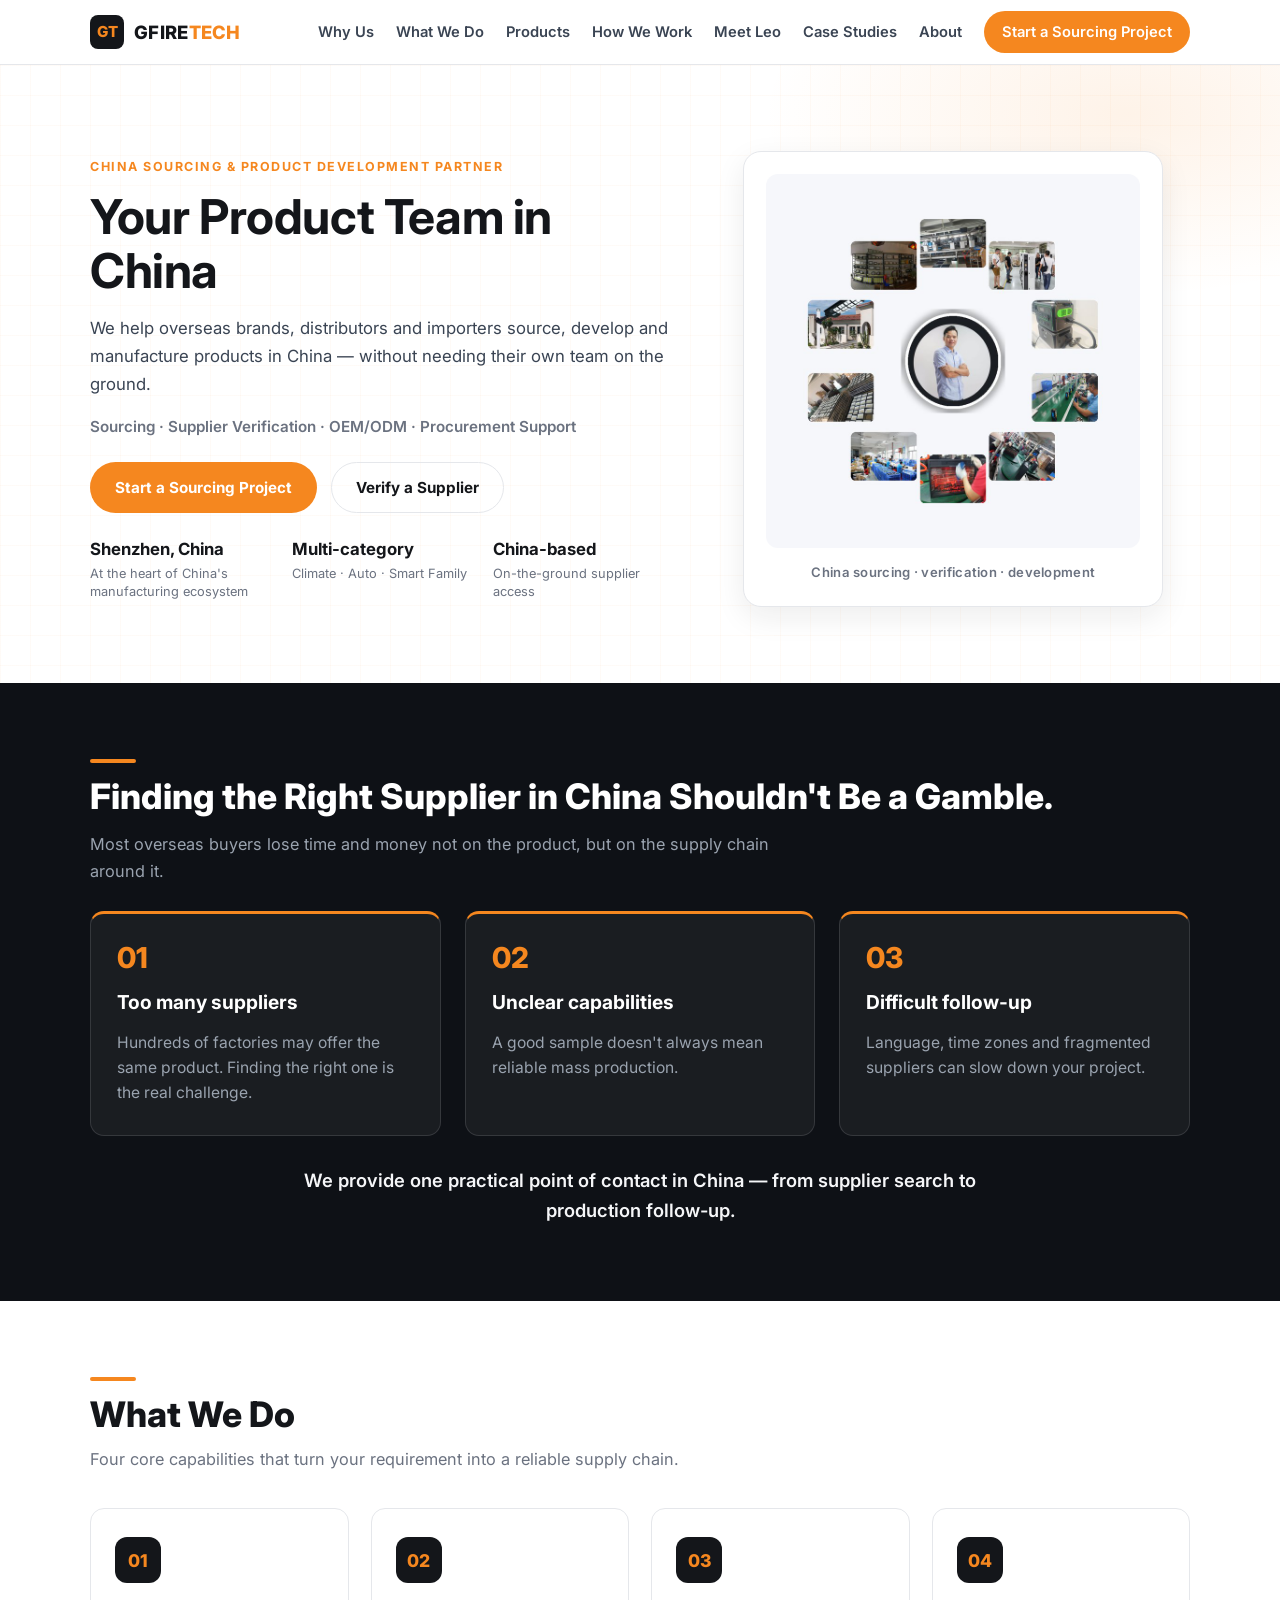
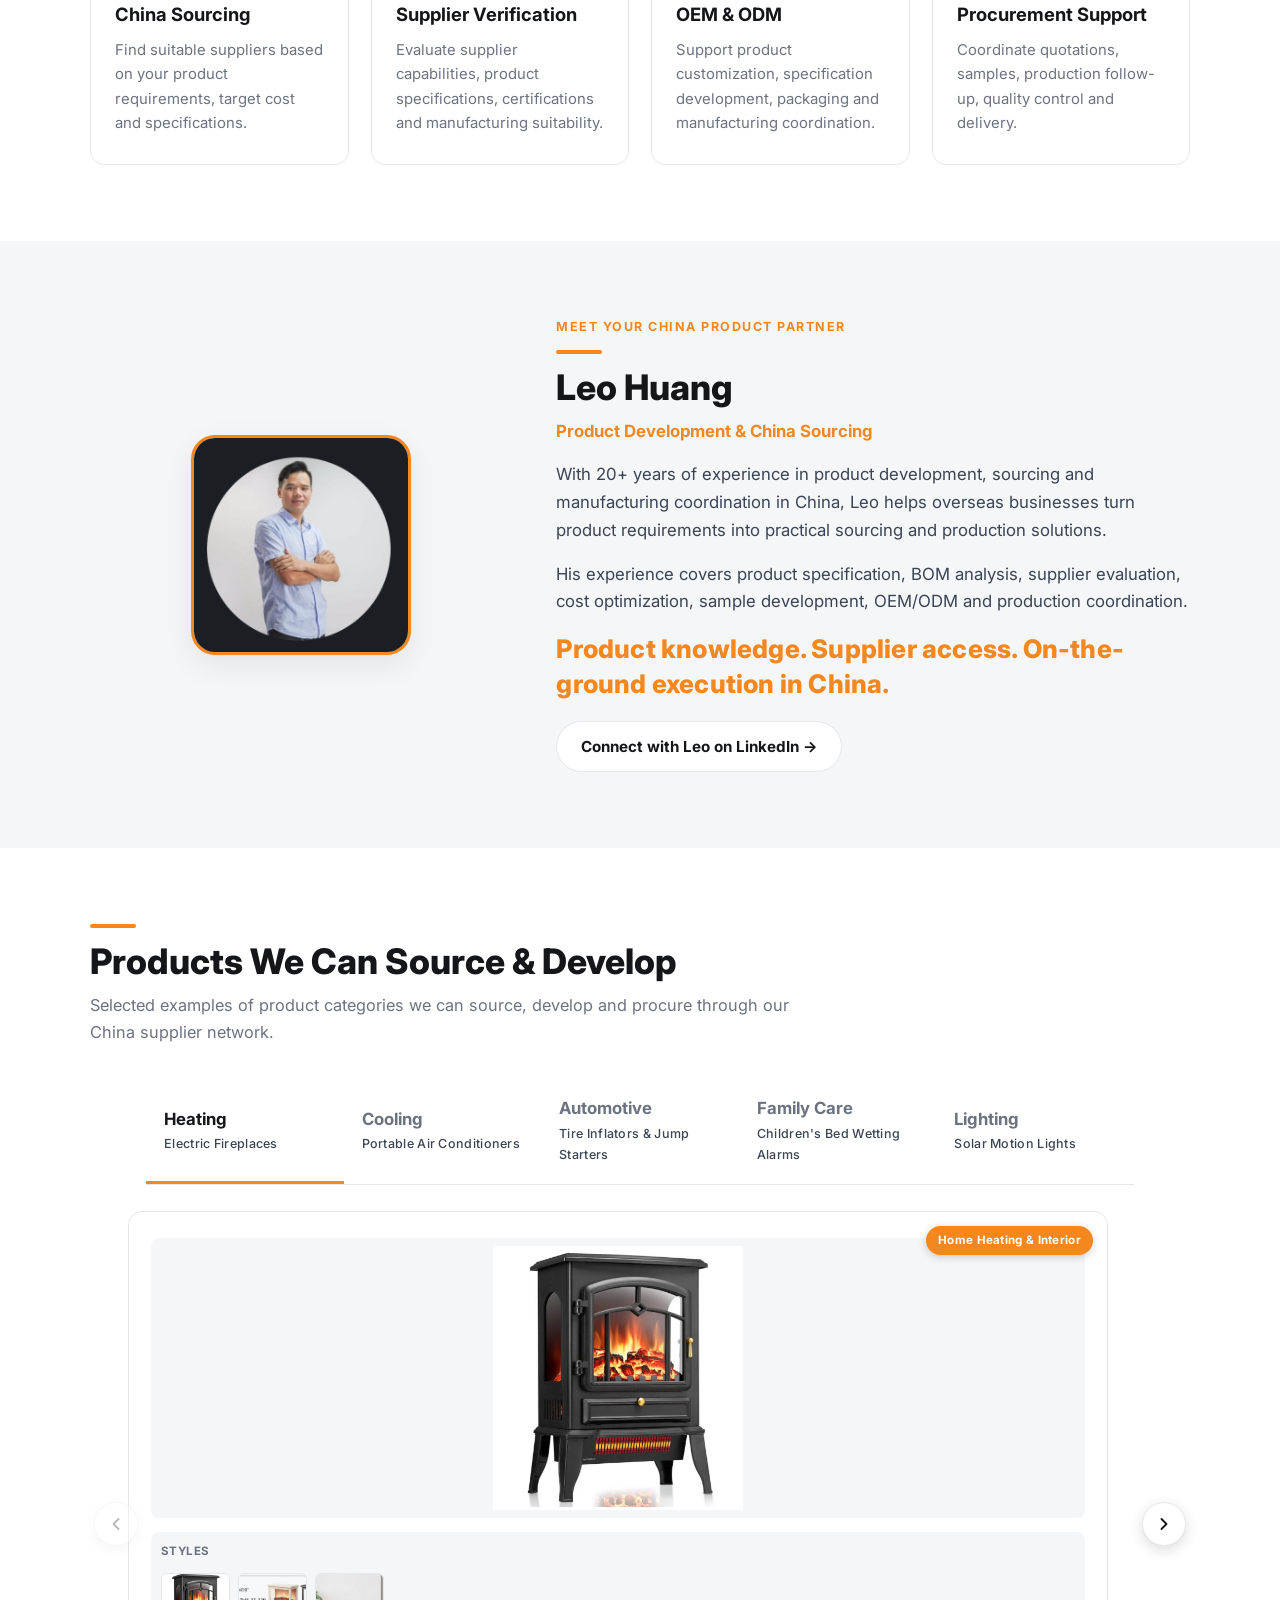
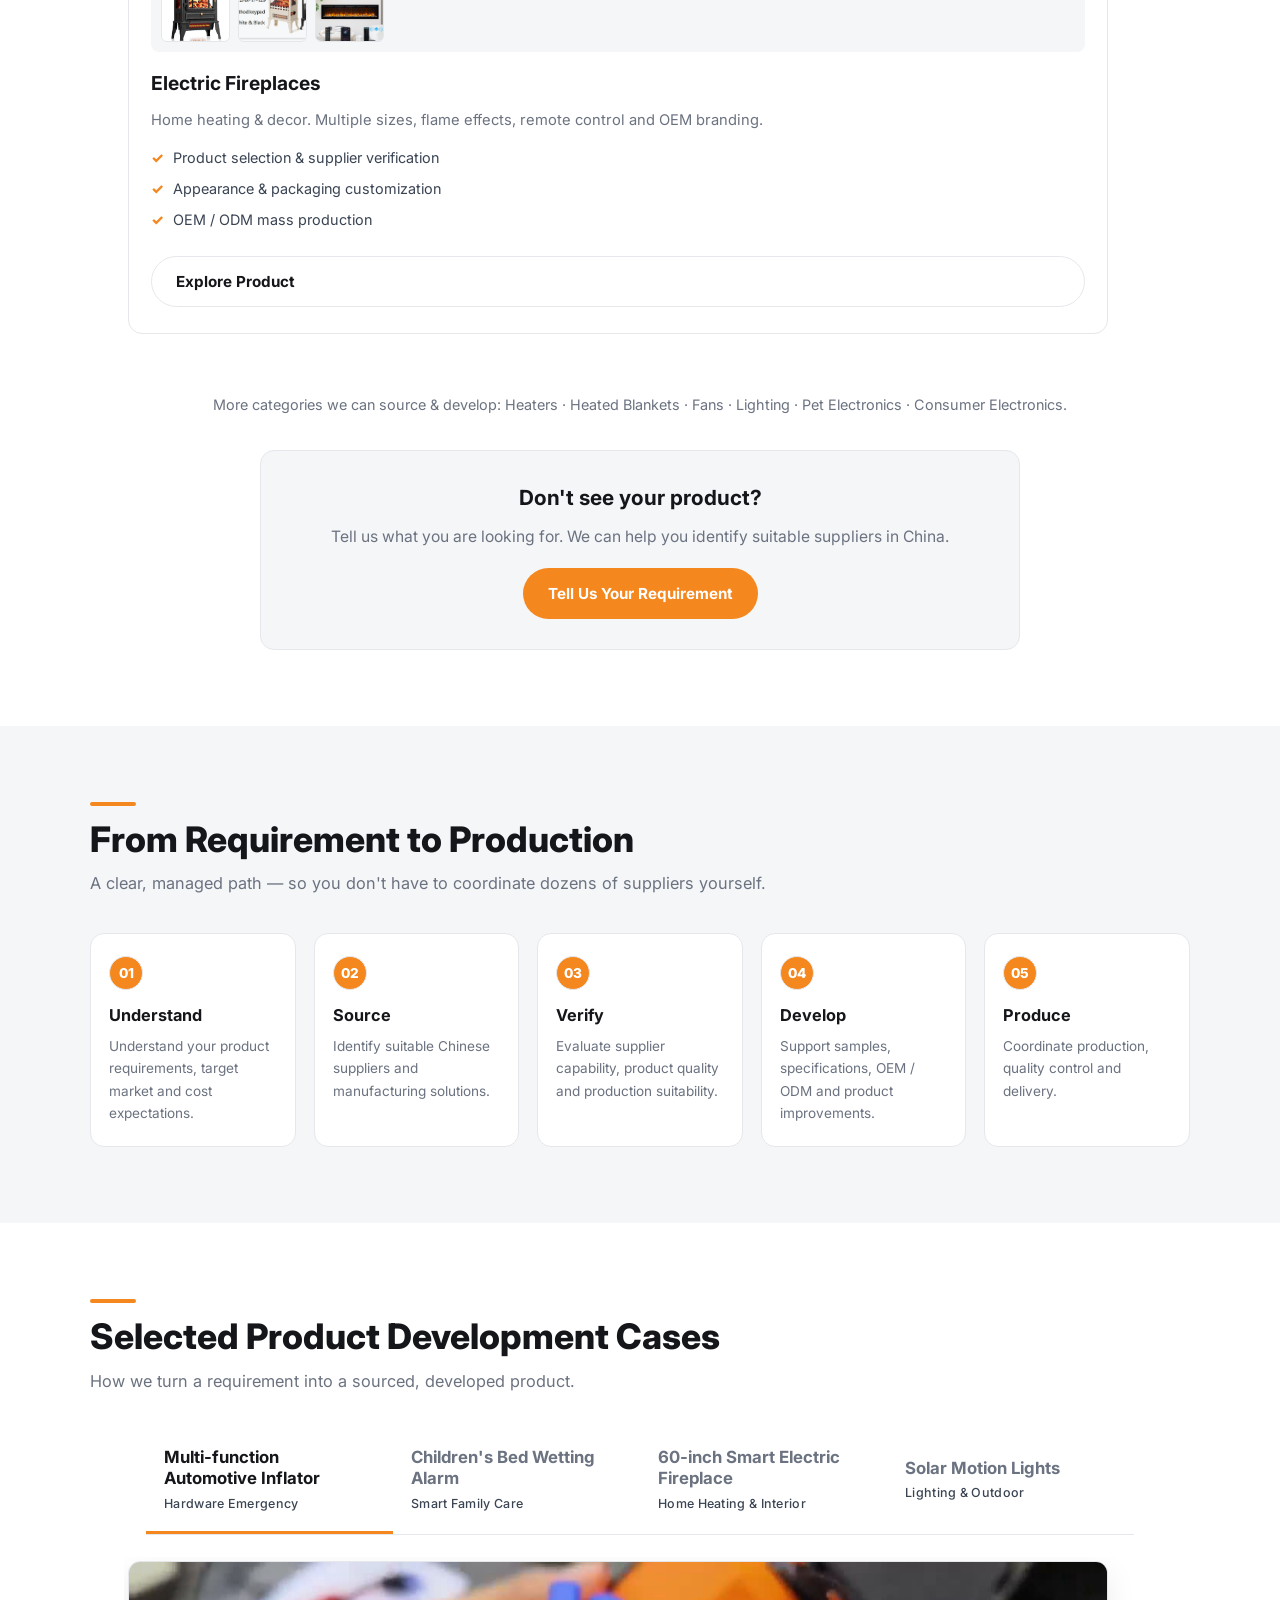
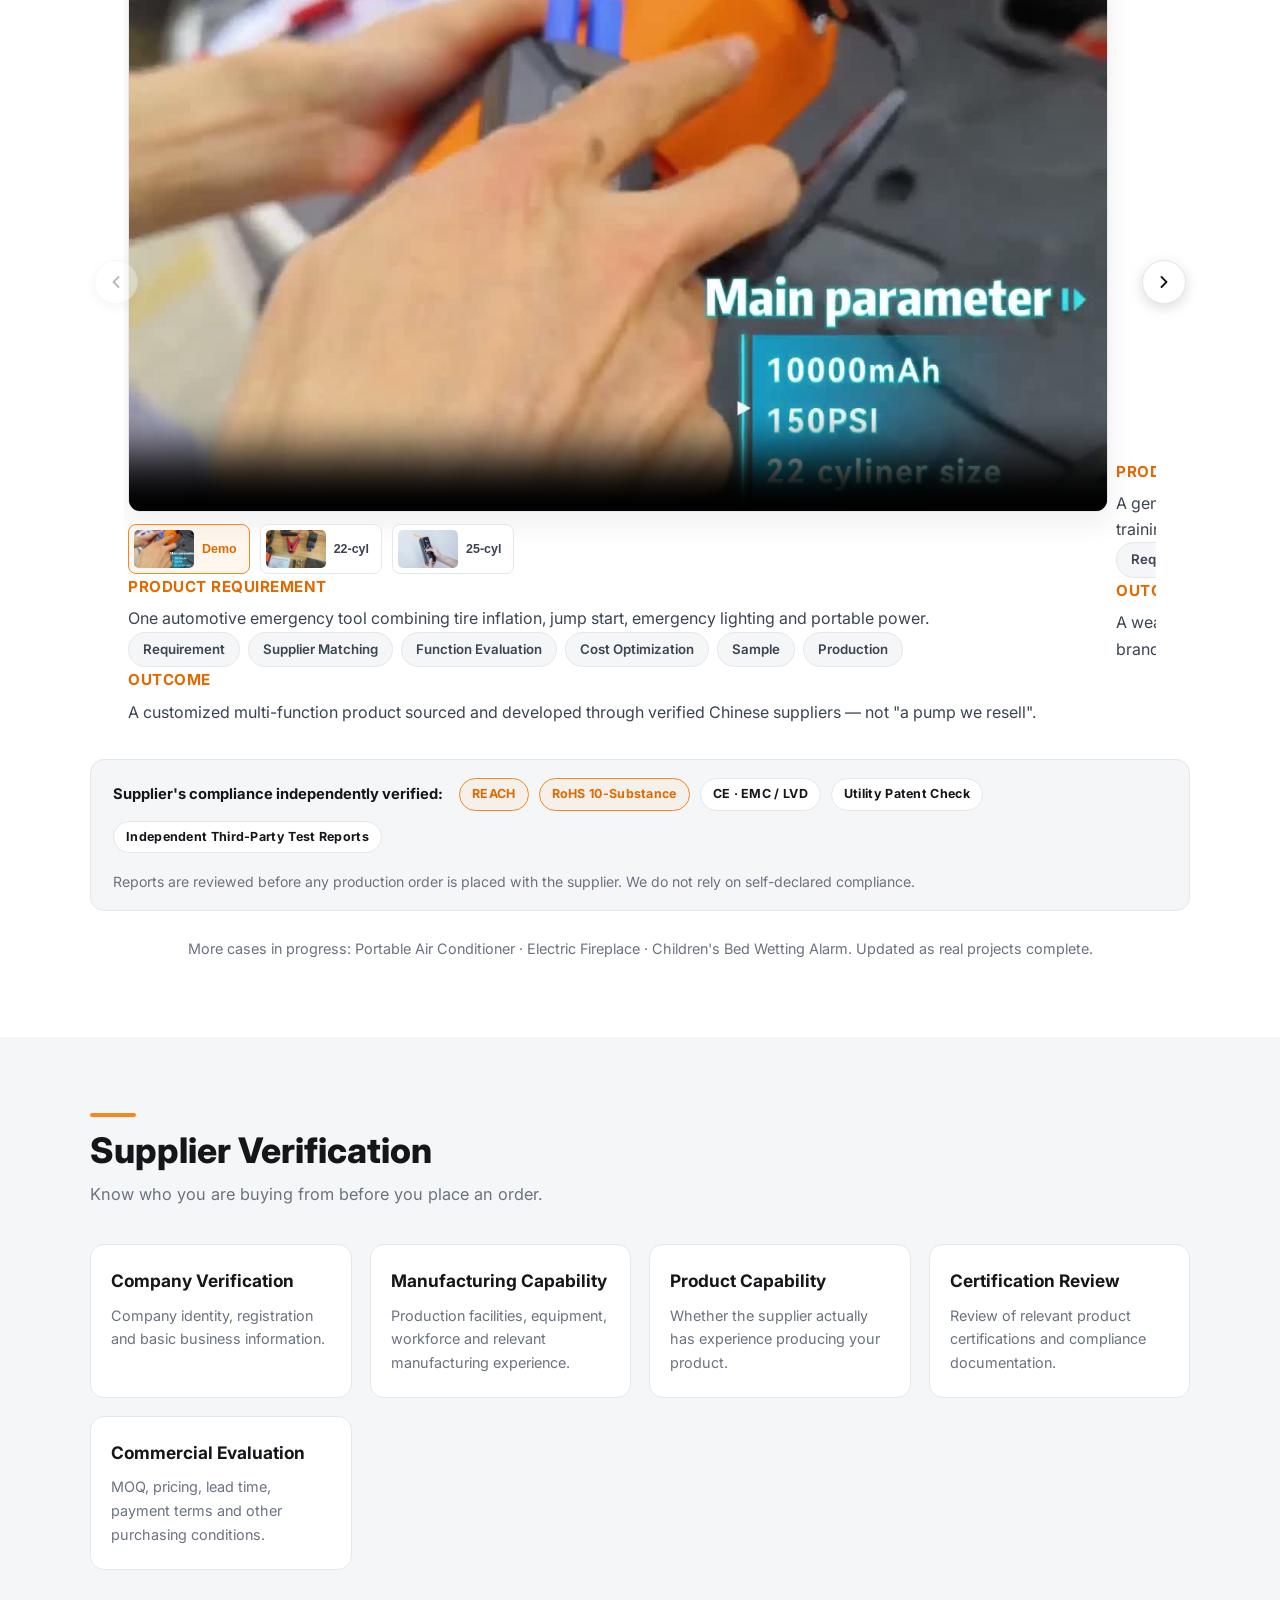
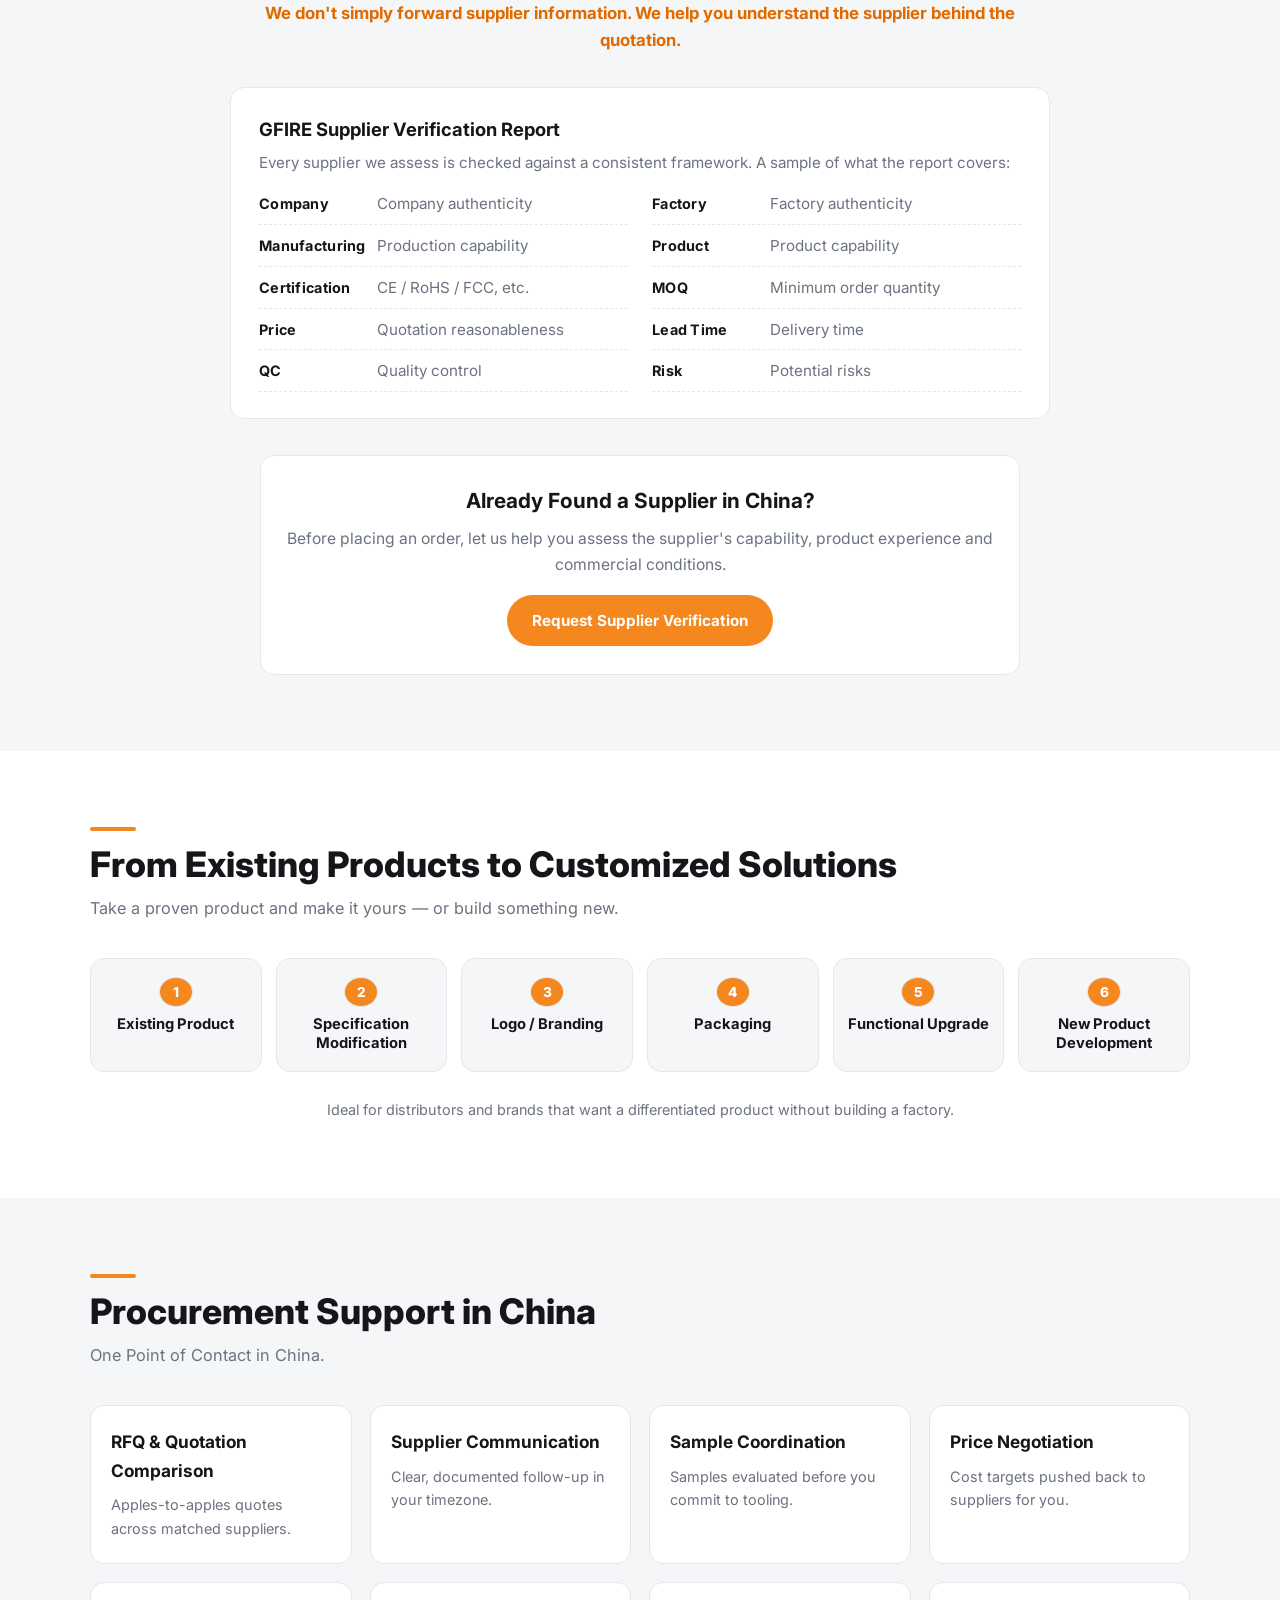
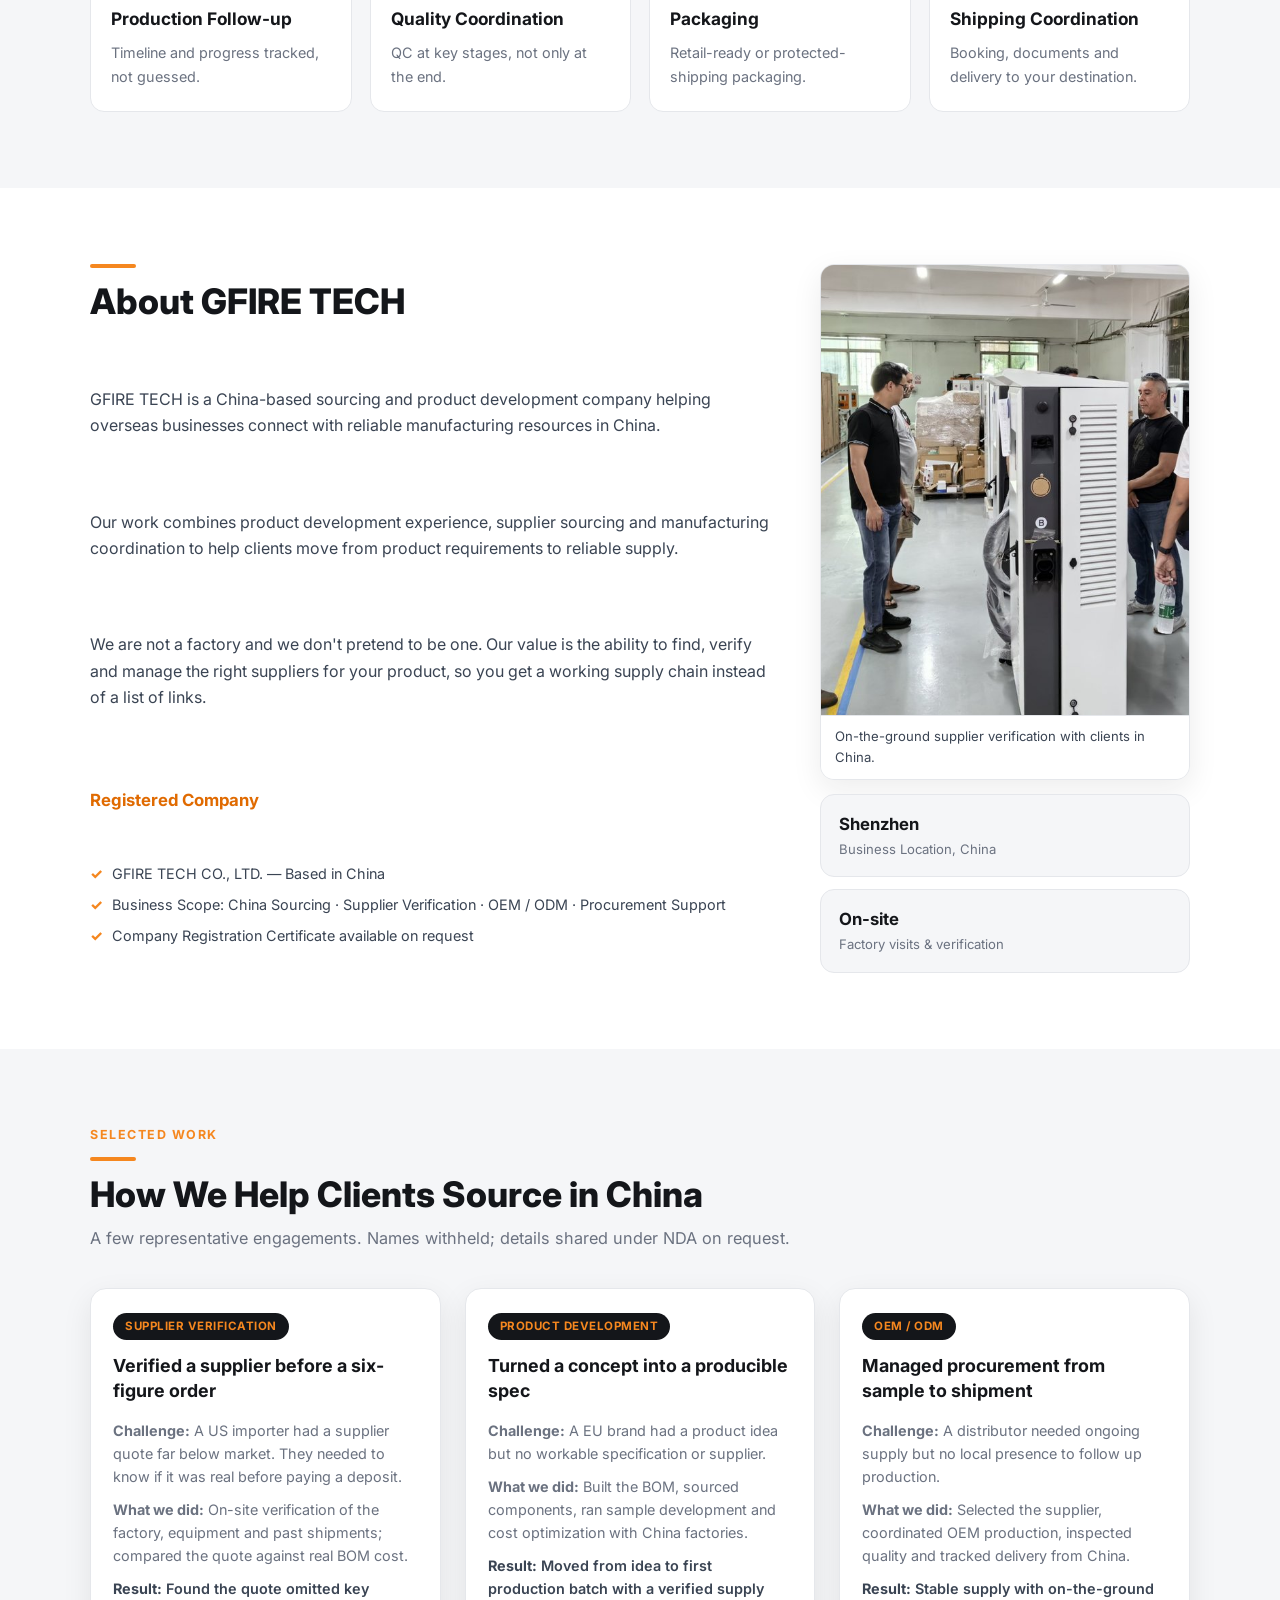
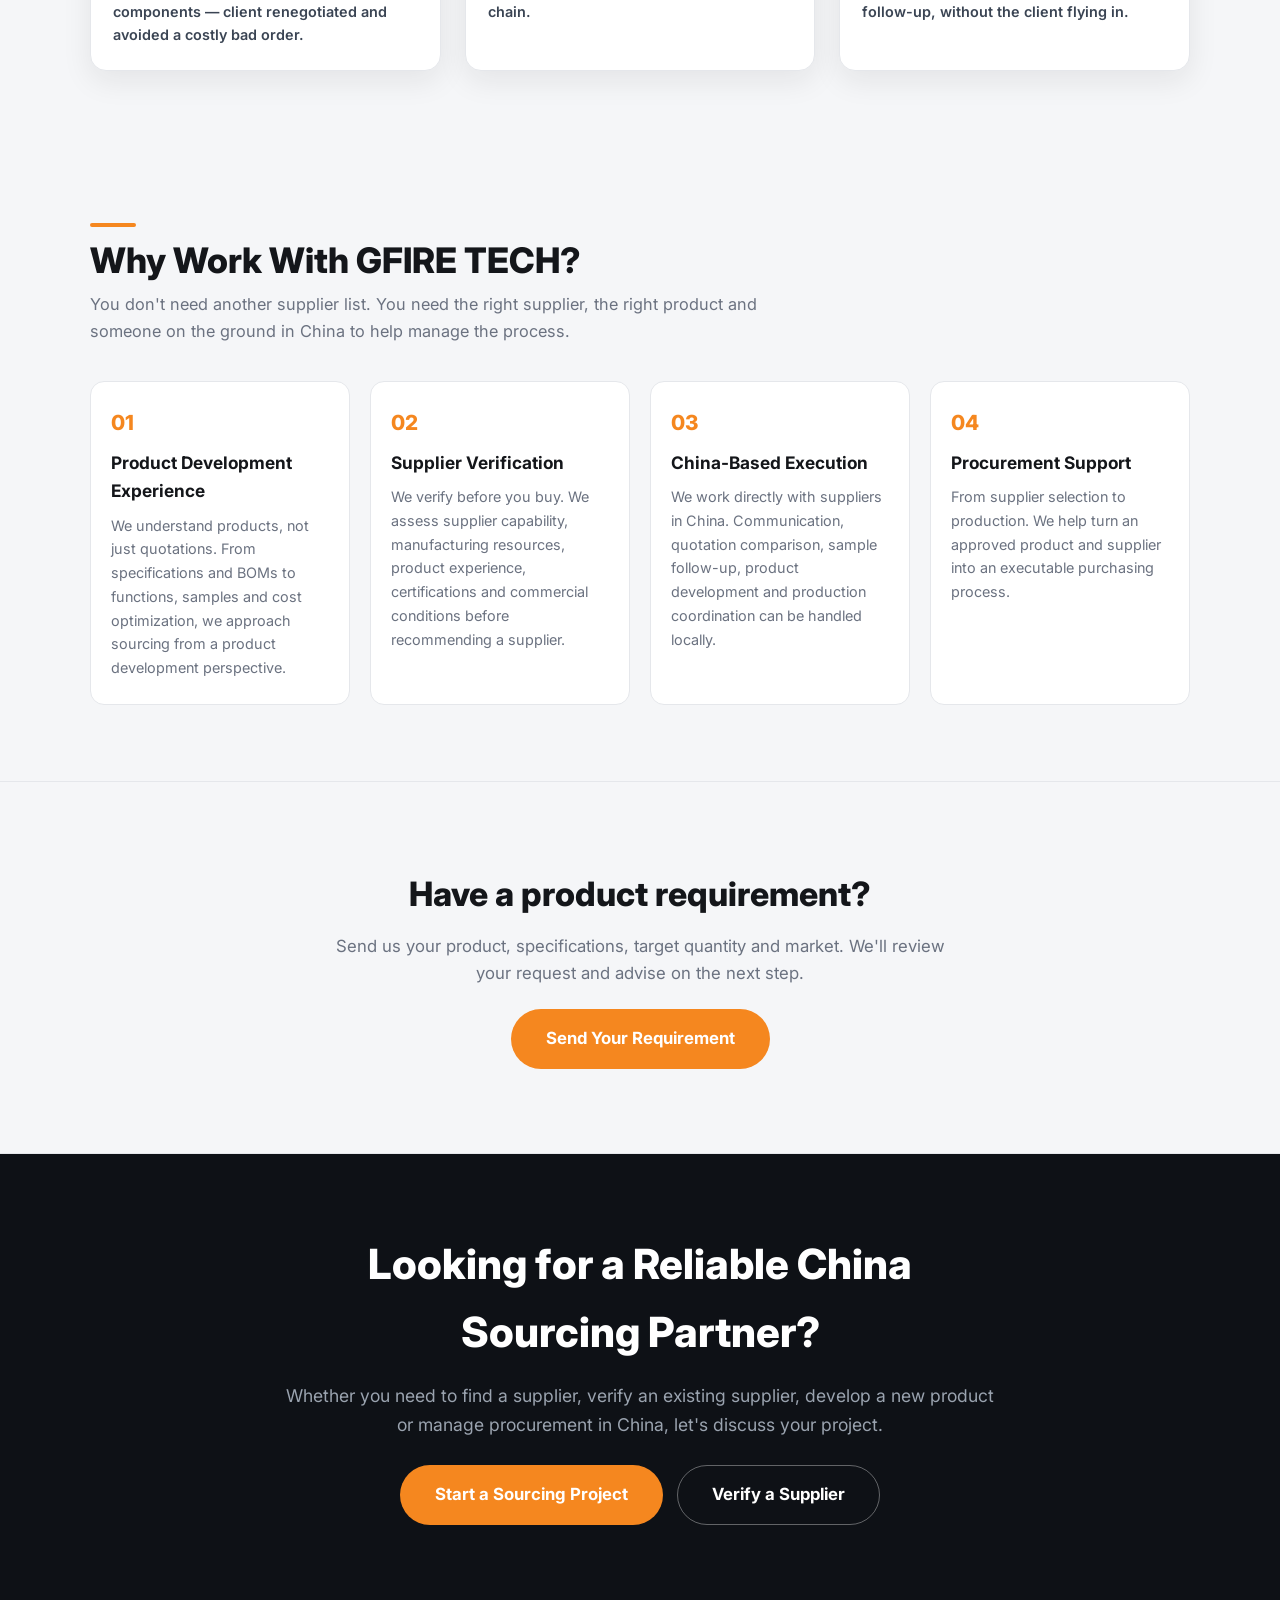
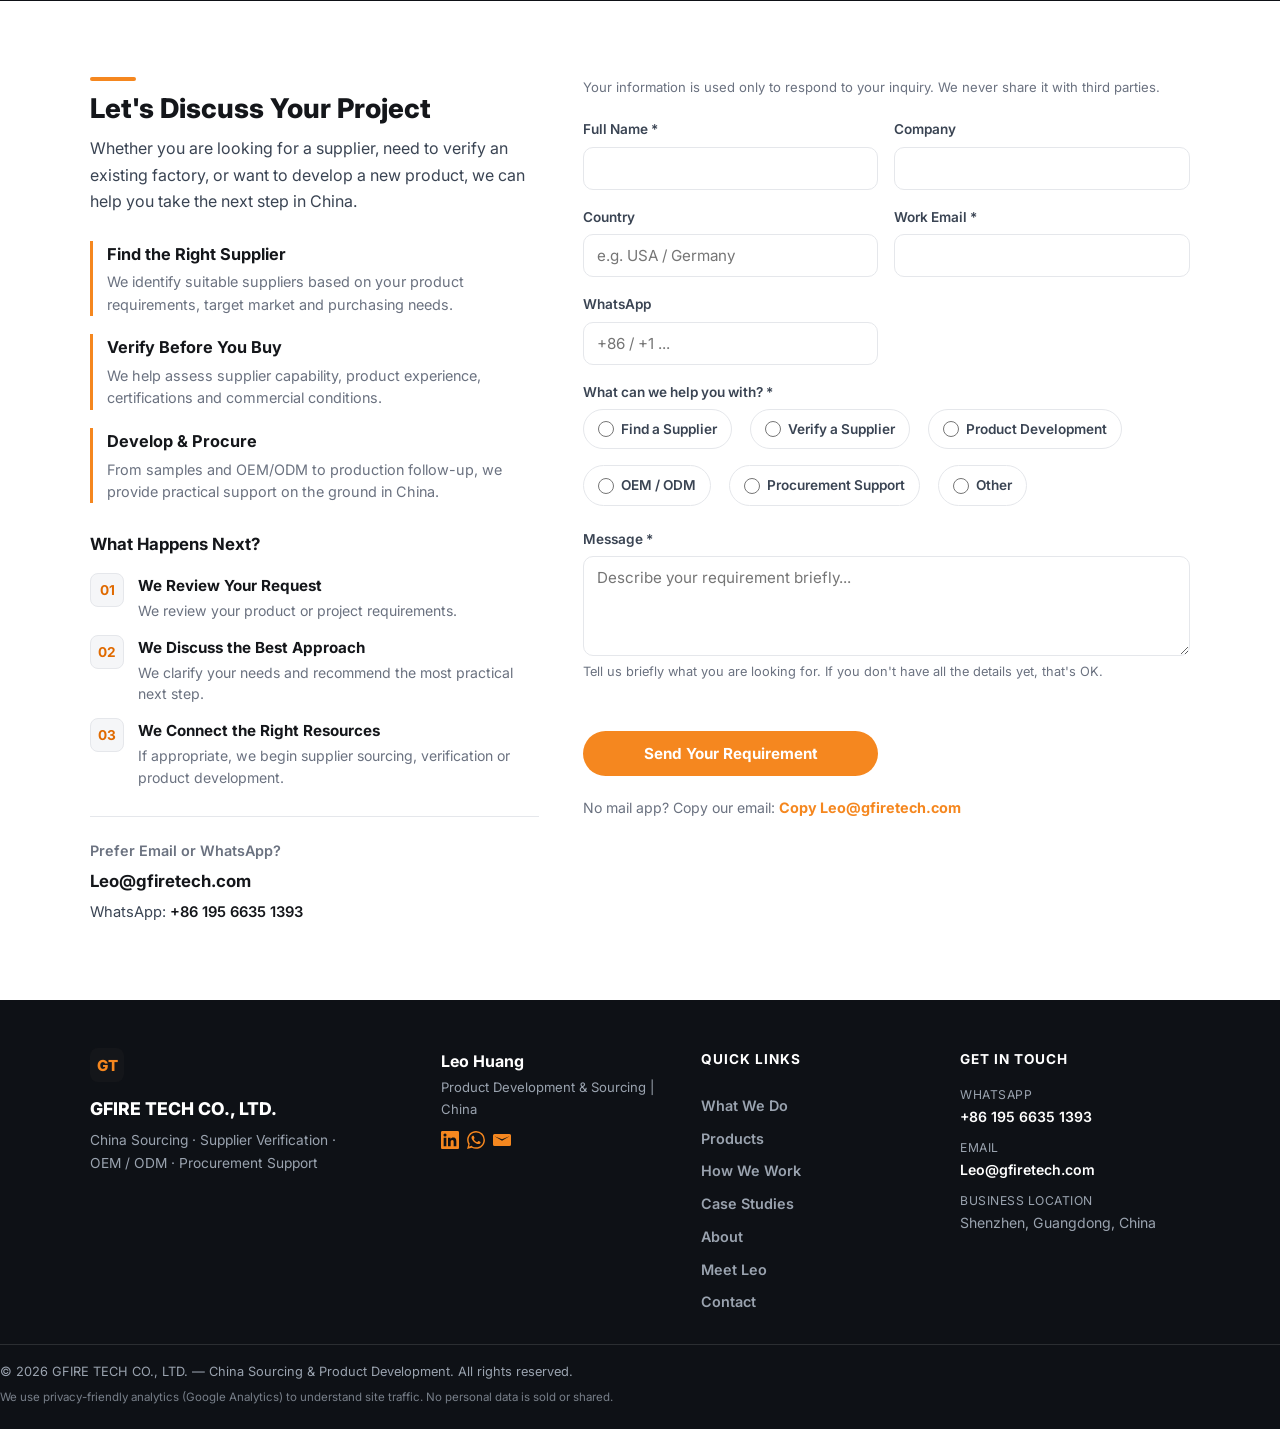
==== index.html @ 9b731de6 "feat: Hero 重新定位为 Your Product Team in China（强调客户为何需要）+ 新副标题，四项能力移至副标题下方" ====
<!DOCTYPE html>
<html lang="en">
<head>
  <meta charset="UTF-8" />
  <meta name="viewport" content="width=device-width, initial-scale=1.0" />
  <title>GFIRE TECH – Your China Partner for Product Sourcing & Development</title>
  <meta name="description" content="GFIRE TECH, led by Leo Huang in Shenzhen, helps overseas businesses source, verify and develop products through a trusted network of Chinese manufacturers. China Sourcing, Supplier Verification, OEM/ODM and procurement support." />
  <meta name="keywords" content="China sourcing, product development, supplier verification, OEM ODM, procurement support, Shenzhen sourcing agent, China manufacturing partner" />
  <meta name="author" content="GFIRE TECH" />
  <meta name="robots" content="index, follow" />
  <link rel="canonical" href="https://www.gfiretech.com/" />

  <!-- Open Graph -->
  <meta property="og:type" content="website" />
  <meta property="og:title" content="GFIRE TECH – Your China Partner for Product Sourcing & Development" />
  <meta property="og:description" content="Led by Leo Huang in Shenzhen. Source, verify and develop products through a reliable network of Chinese suppliers." />
  <meta property="og:url" content="https://www.gfiretech.com/" />
  <meta property="og:image" content="https://www.gfiretech.com/assets/img/og-cover.jpg" />
  <meta name="twitter:card" content="summary_large_image" />

  <link rel="icon" href="data:image/svg+xml,%3Csvg xmlns='http://www.w3.org/2000/svg' viewBox='0 0 32 32'%3E%3Crect width='32' height='32' rx='6' fill='%2314161a'/%3E%3Ctext x='16' y='22' font-size='18' font-family='Arial' font-weight='bold' fill='%23f5871f' text-anchor='middle'%3EGT%3C/text%3E%3C/svg%3E" />

  <!-- 字体：Inter + Noto Sans SC（文档要求） -->
  <link rel="preconnect" href="https://fonts.googleapis.com" />
  <link rel="preconnect" href="https://fonts.gstatic.com" crossorigin />
  <link href="https://fonts.googleapis.com/css2?family=Inter:wght@400;500;600;700;800&family=Noto+Sans+SC:wght@400;500;700&display=swap" rel="stylesheet" />

  <link rel="stylesheet" href="assets/css/styles.css" />

  <!-- SEO 结构化数据（JSON-LD）：帮助搜索引擎理解站点身份与站内搜索入口 -->
  <script type="application/ld+json">
  {
    "@context": "https://schema.org",
    "@type": "Organization",
    "name": "GFIRE TECH",
    "url": "https://www.gfiretech.com/",
    "logo": "https://www.gfiretech.com/assets/img/og-cover.jpg",
    "description": "China product sourcing, supplier verification, OEM/ODM and procurement support, led by Leo Huang in Shenzhen.",
    "founder": { "@type": "Person", "name": "Leo Huang" },
    "address": { "@type": "PostalAddress", "addressLocality": "Shenzhen", "addressCountry": "CN" }
  }
  </script>
  <script type="application/ld+json">
  {
    "@context": "https://schema.org",
    "@type": "WebSite",
    "name": "GFIRE TECH",
    "url": "https://www.gfiretech.com/",
    "potentialAction": {
      "@type": "SearchAction",
      "target": "https://www.gfiretech.com/?s={search_term_string}",
      "query-input": "required name=search_term_string"
    }
  }
  </script>

  <!-- Google Analytics (GA4) — 访客统计：数量/停留/来源/国家地区，ID: G-1Q2X55GTQ4 -->
  <script async src="https://www.googletagmanager.com/gtag/js?id=G-1Q2X55GTQ4"></script>
  <script>
    window.dataLayer = window.dataLayer || [];
    function gtag(){dataLayer.push(arguments);}
    gtag('js', new Date());
    gtag('config', 'G-1Q2X55GTQ4');
  </script>
</head>
<body>
  <!-- ============ 顶部导航 ============ -->
  <header class="site-header" id="top">
    <div class="container nav">
      <a href="#top" class="brand" aria-label="GFIRE TECH home">
        <span class="brand-mark">GT</span>
        <span class="brand-name">GFIRE<span class="brand-tech">TECH</span></span>
      </a>

      <button class="nav-toggle" id="navToggle" aria-expanded="false" aria-controls="primaryNav" aria-label="Open menu">
        <span></span><span></span><span></span>
      </button>

      <nav class="primary-nav" id="primaryNav" aria-label="Primary">
        <a href="#why-problem">Why Us</a>
        <a href="#services">What We Do</a>
        <a href="#products">Products</a>
        <a href="#how">How We Work</a>
        <a href="#leo">Meet Leo</a>
        <a href="#cases">Case Studies</a>
        <a href="#about">About</a>
        <a href="#contact" class="nav-cta">Start a Sourcing Project</a>
      </nav>
    </div>
  </header>

  <main>
    <!-- ============ SECTION 01 — HERO ============ -->
    <section class="hero" aria-labelledby="heroTitle">
      <div class="container hero-grid">
        <div class="hero-copy">
          <p class="eyebrow">China Sourcing &amp; Product Development Partner</p>
          <h1 id="heroTitle">Your Product Team in China</h1>
          <p class="lead">
            We help overseas brands, distributors and importers source, develop and manufacture
            products in China — without needing their own team on the ground.
          </p>
          <p class="hero-tags">Sourcing&nbsp;·&nbsp;Supplier Verification&nbsp;·&nbsp;OEM/ODM&nbsp;·&nbsp;Procurement Support</p>
          <div class="hero-actions">
            <a href="#contact" class="btn btn-primary">Start a Sourcing Project</a>
            <a href="#contact?service=verify-supplier" class="btn btn-ghost">Verify a Supplier</a>
          </div>
          <ul class="hero-stats">
            <li><strong>Shenzhen, China</strong><span>At the heart of China's manufacturing ecosystem</span></li>
            <li><strong>Multi-category</strong><span>Climate · Auto · Smart Family</span></li>
            <li><strong>China-based</strong><span>On-the-ground supplier access</span></li>
          </ul>
        </div>

        <!-- Hero 视觉：供应链实景拼贴图 -->
        <div class="hero-art">
          <figure class="hero-art-card">
            <img src="assets/img/hero-collage.jpg" alt="GfireTech team and China manufacturing capabilities: factory visits, production lines, product inspection and sourcing support" width="800" height="800" loading="eager">
            <figcaption class="hero-art-cap">China sourcing · verification · development</figcaption>
          </figure>
        </div>
      </div>
    </section>

    <!-- ============ SECTION 02 — 你到底解决什么问题 ============ -->
    <section class="section section-dark" id="why-problem" aria-labelledby="problemTitle">
      <div class="container">
        <h2 id="problemTitle" class="section-title light">Finding the Right Supplier in China Shouldn't Be a Gamble.</h2>
        <p class="section-sub light">Most overseas buyers lose time and money not on the product, but on the supply chain around it.</p>
        <div class="problem-grid">
          <div class="problem-item">
            <span class="problem-no">01</span>
            <h3>Too many suppliers</h3>
            <p>Hundreds of factories may offer the same product. Finding the right one is the real challenge.</p>
          </div>
          <div class="problem-item">
            <span class="problem-no">02</span>
            <h3>Unclear capabilities</h3>
            <p>A good sample doesn't always mean reliable mass production.</p>
          </div>
          <div class="problem-item">
            <span class="problem-no">03</span>
            <h3>Difficult follow-up</h3>
            <p>Language, time zones and fragmented suppliers can slow down your project.</p>
          </div>
        </div>
        <p class="problem-closing">We provide one practical point of contact in China — from supplier search to production follow-up.</p>
      </div>
    </section>

    <!-- ============ SECTION 03 — 核心能力 What We Do ============ -->
    <section class="section" id="services" aria-labelledby="servicesTitle">
      <div class="container">
        <h2 id="servicesTitle" class="section-title">What We Do</h2>
        <p class="section-sub">Four core capabilities that turn your requirement into a reliable supply chain.</p>

        <div class="service-grid">
          <article class="service-card">
            <div class="service-icon" aria-hidden="true">01</div>
            <h3>China Sourcing</h3>
            <p>Find suitable suppliers based on your product requirements, target cost and specifications.</p>
          </article>
          <article class="service-card">
            <div class="service-icon" aria-hidden="true">02</div>
            <h3>Supplier Verification</h3>
            <p>Evaluate supplier capabilities, product specifications, certifications and manufacturing suitability.</p>
          </article>
          <article class="service-card">
            <div class="service-icon" aria-hidden="true">03</div>
            <h3>OEM &amp; ODM</h3>
            <p>Support product customization, specification development, packaging and manufacturing coordination.</p>
          </article>
          <article class="service-card">
            <div class="service-icon" aria-hidden="true">04</div>
            <h3>Procurement Support</h3>
            <p>Coordinate quotations, samples, production follow-up, quality control and delivery.</p>
          </article>
        </div>
      </div>
    </section>

    <!-- ============ SECTION 04 — Meet Leo ============ -->
    <section class="section section-alt" id="leo" aria-labelledby="leoTitle">
      <div class="container leo-grid">
        <div class="leo-photo">
          <img class="leo-avatar" src="assets/img/leo.png" alt="Leo Huang, founder of GFIRE TECH" width="220" height="220" loading="lazy" />
        </div>
        <div class="leo-copy">
          <p class="eyebrow">Meet Your China Product Partner</p>
          <h2 id="leoTitle" class="section-title">Leo Huang</h2>
          <p class="leo-role">Product Development &amp; China Sourcing</p>
          <p class="lead">
            With 20+ years of experience in product development, sourcing and manufacturing coordination in China, Leo helps
            overseas businesses turn product requirements into practical sourcing and production solutions.
          </p>
          <p class="lead">
            His experience covers product specification, BOM analysis, supplier evaluation, cost optimization, sample
            development, OEM/ODM and production coordination.
          </p>
          <p class="leo-tagline">Product knowledge. Supplier access. On-the-ground execution in China.</p>
          <a class="btn btn-outline" href="https://www.linkedin.com/in/leo-huang-72b728153" target="_blank" rel="noopener">Connect with Leo on LinkedIn →</a>
        </div>
      </div>
    </section>

    <!-- ============ SECTION 05 — Products ============ -->
    <section class="section" id="products" aria-labelledby="productsTitle">
      <div class="container">
        <h2 id="productsTitle" class="section-title">Products We Can Source &amp; Develop</h2>
        <p class="section-sub">Selected examples of product categories we can source, develop and procure through our China supplier network.</p>

        <div class="product-carousel">
          <button type="button" class="product-arrow product-arrow-prev" aria-label="Previous product" disabled>
            <svg viewBox="0 0 24 24" aria-hidden="true"><path d="M15 6l-6 6 6 6" stroke="currentColor" stroke-width="2.2" fill="none" stroke-linecap="round" stroke-linejoin="round"/></svg>
          </button>
          <button type="button" class="product-arrow product-arrow-next" aria-label="Next product">
            <svg viewBox="0 0 24 24" aria-hidden="true"><path d="M9 6l6 6-6 6" stroke="currentColor" stroke-width="2.2" fill="none" stroke-linecap="round" stroke-linejoin="round"/></svg>
          </button>
          <div class="product-tabs" role="tablist" aria-label="Product categories">
            <button type="button" class="product-tab active" data-target="0" role="tab" aria-selected="true">
              <span class="product-tab-title">Heating</span>
              <span class="product-tab-meta">Electric Fireplaces</span>
            </button>
            <button type="button" class="product-tab" data-target="1" role="tab" aria-selected="false">
              <span class="product-tab-title">Cooling</span>
              <span class="product-tab-meta">Portable Air Conditioners</span>
            </button>
            <button type="button" class="product-tab" data-target="2" role="tab" aria-selected="false">
              <span class="product-tab-title">Automotive</span>
              <span class="product-tab-meta">Tire Inflators &amp; Jump Starters</span>
            </button>
            <button type="button" class="product-tab" data-target="3" role="tab" aria-selected="false">
              <span class="product-tab-title">Family Care</span>
              <span class="product-tab-meta">Children's Bed Wetting Alarms</span>
            </button>
            <button type="button" class="product-tab" data-target="4" role="tab" aria-selected="false">
              <span class="product-tab-title">Lighting</span>
              <span class="product-tab-meta">Solar Motion Lights</span>
            </button>
          </div>

          <div class="product-track" tabindex="0" aria-label="Products carousel">
            <div class="product-slide" role="tabpanel">
              <article class="product-card">
                <img class="product-image" src="assets/img/product-fireplace-1.jpg" alt="Classic black freestanding electric fireplace with glass door and infrared heater" loading="lazy">
                <div class="product-variants" aria-label="Available sizes and styles">
                  <span class="product-variants-label">Styles</span>
                  <img src="assets/img/product-fireplace-1.jpg" alt="Classic black freestanding electric fireplace with glass door and infrared heater" loading="lazy">
                  <img src="assets/img/product-fireplace-2.jpg" alt="Mini dual-color electric fireplace in white and black, 13x7x19 inch" loading="lazy">
                  <img src="assets/img/product-fireplace-3.jpg" alt="60-inch smart electric fireplace with WiFi app and voice control, embedded installation" loading="lazy">
                </div>
                <div class="product-tag">Home Heating &amp; Interior</div>
                <h3>Electric Fireplaces</h3>
                <p>Home heating &amp; decor. Multiple sizes, flame effects, remote control and OEM branding.</p>
                <ul class="ticks">
                  <li>Product selection &amp; supplier verification</li>
                  <li>Appearance &amp; packaging customization</li>
                  <li>OEM / ODM mass production</li>
                </ul>
                <a href="#contact" class="btn btn-outline" data-product="Electric Fireplaces">Explore Product</a>
              </article>
            </div>

            <div class="product-slide" role="tabpanel">
              <article class="product-card">
                <img class="product-image" src="assets/img/product-ac-5.jpg" alt="4-hose portable air conditioner with dual exhaust ducts, premium configuration" loading="lazy">
                <div class="product-variants" aria-label="Available configurations">
                  <span class="product-variants-label">Configurations</span>
                  <img src="assets/img/product-ac-1.png" alt="Vertical tower portable air conditioner with LED display" loading="lazy">
                  <img src="assets/img/product-ac-2.jpg" alt="Dual-hose portable air conditioner, white body" loading="lazy">
                  <img src="assets/img/product-ac-3.jpg" alt="Single-hose portable air conditioner, side view" loading="lazy">
                  <img src="assets/img/product-ac-4.jpg" alt="Single-hose portable air conditioner, front view" loading="lazy">
                </div>
                <div class="product-tag">Portable Climate</div>
                <h3>Portable Air Conditioners</h3>
                <p>Dual-hose &amp; mini mobile AC for rooms, RVs and seasonal retail. CE / RoHS ready.</p>
                <ul class="ticks">
                  <li>Voltage &amp; spec configuration</li>
                  <li>Supplier verification &amp; sample</li>
                  <li>OEM / ODM mass production</li>
                </ul>
                <a href="#contact" class="btn btn-outline" data-product="Portable Air Conditioners">Explore Product</a>
              </article>
            </div>

            <div class="product-slide" role="tabpanel">
              <article class="product-card">
                <img class="product-image" src="assets/img/product-inflator-mu006-A.jpg" alt="MU-006 jump starter with air compressor shown in two angles, orange and grey finish" loading="lazy">
                <div class="product-variants" aria-label="MU-006 and MU series configurations">
                  <span class="product-variants-label">MU-006 Series &amp; More</span>
                  <img src="assets/img/product-inflator-mu006-A.jpg" alt="MU-006-A jump starter with air compressor, dual-angle view" loading="lazy">
                  <img src="assets/img/product-inflator-mu006-C.jpg" alt="MU-006-C jump starter with air compressor, battery-clamp application" loading="lazy">
                  <img src="assets/img/product-inflator-mu006-scene.jpg" alt="MU-006 in use, inflating a car tire" loading="lazy">
                  <img src="assets/img/product-inflator-4-mu009.jpg" alt="MU-009 jump starter with air compressor, 150 PSI max, 108W power, 44.4Wh battery" loading="lazy">
                  <img src="assets/img/product-inflator-3-mu013.jpg" alt="MU-013 brushless motor mini bike tire inflator, 120 PSI max, 50W power" loading="lazy">
                </div>
                <div class="product-tag">Automotive Emergency</div>
                <h3>Automotive Tire Inflators &amp; Jump Starters</h3>
                <p>MU-006 series jump starters with built-in air compressor, plus MU-009 and MU-013 mini inflators. Multiple power, PSI and battery configurations.</p>
                <ul class="ticks">
                  <li>Product selection &amp; supplier verification</li>
                  <li>Custom PSI, wattage &amp; battery specs</li>
                  <li>OEM / ODM mass production</li>
                </ul>
                <a href="#contact" class="btn btn-outline" data-product="Automotive Tire Inflators & Jump Starters">Explore Product</a>
              </article>
            </div>

            <div class="product-slide" role="tabpanel">
              <article class="product-card">
                <img class="product-image" src="assets/img/product-alarm-1.jpg" alt="Children's bed wetting alarm wristband with wireless receiver and clip-on sensor, orange finish" loading="lazy">
                <div class="product-variants" aria-label="Available configurations and angles">
                  <span class="product-variants-label">Configurations</span>
                  <img src="assets/img/product-alarm-2.jpg" alt="Child sleeping while wearing the bed wetting alarm wristband, scientific parenting reminder" loading="lazy">
                  <img src="assets/img/product-alarm-3.jpg" alt="Baby wearing urine test reminder alarm with automatic signal alert to parents" loading="lazy">
                  <img src="assets/img/product-alarm-4.jpg" alt="Dual alarm modes: high frequency vibration and buzzer alarm" loading="lazy">
                  <img src="assets/img/product-alarm-5.jpg" alt="Toddler wearing comfortable anti-lost bed wetting alarm wristband" loading="lazy">
                </div>
                <div class="product-tag">Smart Family &amp; Care</div>
                <h3>Children's Bed Wetting Alarms</h3>
                <p>Smart care device with sensor, alert and comfortable wearable. Consumer-electronics capability.</p>
                <ul class="ticks">
                  <li>Product development &amp; BOM</li>
                  <li>Supplier verification &amp; sample</li>
                  <li>OEM / ODM mass production</li>
                </ul>
                <a href="#contact" class="btn btn-outline" data-product="Children's Bed Wetting Alarm">Explore Product</a>
              </article>
            </div>

            <div class="product-slide" role="tabpanel">
              <article class="product-card">
                <img class="product-image" src="assets/img/product-lamp-1.jpg" alt="Solar-powered outdoor motion sensor light with adjustable triple heads and integrated solar panel" loading="lazy">
                <div class="product-variants" aria-label="Available configurations">
                  <span class="product-variants-label">Configurations</span>
                  <img src="assets/img/product-lamp-2.png" alt="Integrated solar wall light with LCD status display" loading="lazy">
                  <img src="assets/img/product-lamp-3-sw-c01.png" alt="GLW-SW-C01 triple-head solar wall light with PIR motion sensor" loading="lazy">
                  <img src="assets/img/product-lamp-4-sl-g54.png" alt="GLW-SL-G54 slim split solar wall light with separate panel" loading="lazy">
                  <img src="assets/img/product-lamp-5-hm-j04-page.jpg" alt="GLW-HM-J04 high mast flood light for stadium and parking lot" loading="lazy">
                </div>
                <div class="product-tag">Lighting &amp; Outdoor</div>
                <h3>Solar Motion Lights</h3>
                <p>Solar-powered outdoor lighting with PIR motion sensor, integrated panels and weatherproof housing. Residential, garden, street and stadium-grade configurations.</p>
                <ul class="ticks">
                  <li>Product selection &amp; supplier verification</li>
                  <li>Custom wattage, LED count &amp; housing</li>
                  <li>OEM / ODM mass production</li>
                </ul>
                <a href="#contact" class="btn btn-outline" data-product="Solar Motion Lights">Explore Product</a>
              </article>
            </div>
          </div>
        </div>

        <p class="more-cats">More categories we can source &amp; develop: Heaters · Heated Blankets · Fans · Lighting · Pet Electronics · Consumer Electronics.</p>

        <!-- 产品区收尾 CTA（网站优化意见822：Products 下方增加） -->
        <div class="product-cta">
          <h3 class="product-cta-title">Don't see your product?</h3>
          <p class="product-cta-text">Tell us what you are looking for. We can help you identify suitable suppliers in China.</p>
          <a href="#contact" class="btn btn-primary">Tell Us Your Requirement</a>
        </div>
      </div>
    </section>

    <!-- ============ SECTION 06 — 产品开发流程 ============ -->
    <section class="section section-alt" id="how" aria-labelledby="howTitle">
      <div class="container">
        <h2 id="howTitle" class="section-title">From Requirement to Production</h2>
        <p class="section-sub">A clear, managed path — so you don't have to coordinate dozens of suppliers yourself.</p>

        <ol class="process-flow">
          <li><span class="step-no">01</span><h3>Understand</h3><p>Understand your product requirements, target market and cost expectations.</p></li>
          <li><span class="step-no">02</span><h3>Source</h3><p>Identify suitable Chinese suppliers and manufacturing solutions.</p></li>
          <li><span class="step-no">03</span><h3>Verify</h3><p>Evaluate supplier capability, product quality and production suitability.</p></li>
          <li><span class="step-no">04</span><h3>Develop</h3><p>Support samples, specifications, OEM / ODM and product improvements.</p></li>
          <li><span class="step-no">05</span><h3>Produce</h3><p>Coordinate production, quality control and delivery.</p></li>
        </ol>
      </div>
    </section>

    <!-- ============ SECTION 07 — Case Studies ============ -->
    <section class="section" id="cases" aria-labelledby="casesTitle">
      <div class="container">
        <h2 id="casesTitle" class="section-title">Selected Product Development Cases</h2>
        <p class="section-sub">How we turn a requirement into a sourced, developed product.</p>

        <div class="case-carousel">
          <button type="button" class="case-arrow case-arrow-prev" aria-label="Previous case" disabled>
            <svg viewBox="0 0 24 24" aria-hidden="true"><path d="M15 6l-6 6 6 6" stroke="currentColor" stroke-width="2.2" fill="none" stroke-linecap="round" stroke-linejoin="round"/></svg>
          </button>
          <button type="button" class="case-arrow case-arrow-next" aria-label="Next case">
            <svg viewBox="0 0 24 24" aria-hidden="true"><path d="M9 6l6 6-6 6" stroke="currentColor" stroke-width="2.2" fill="none" stroke-linecap="round" stroke-linejoin="round"/></svg>
          </button>
          <div class="case-tabs" role="tablist" aria-label="Product development cases">
            <button type="button" class="case-tab active" data-target="0" role="tab" aria-selected="true">
              <span class="case-tab-title">Multi-function Automotive Inflator</span>
              <span class="case-tab-meta">Hardware Emergency</span>
            </button>
            <button type="button" class="case-tab" data-target="1" role="tab" aria-selected="false">
              <span class="case-tab-title">Children's Bed Wetting Alarm</span>
              <span class="case-tab-meta">Smart Family Care</span>
            </button>
            <button type="button" class="case-tab" data-target="2" role="tab" aria-selected="false">
              <span class="case-tab-title">60-inch Smart Electric Fireplace</span>
              <span class="case-tab-meta">Home Heating &amp; Interior</span>
            </button>
            <button type="button" class="case-tab" data-target="3" role="tab" aria-selected="false">
              <span class="case-tab-title">Solar Motion Lights</span>
              <span class="case-tab-meta">Lighting &amp; Outdoor</span>
            </button>
          </div>

          <div class="case-track" tabindex="0" aria-label="Case studies carousel">
            <div class="case-slide" role="tabpanel">
              <div class="case-video">
                <video id="caseVideo" controls preload="none" playsinline poster="assets/videos/inflator-22cyl-howto-poster.jpg">
                  <source src="assets/videos/inflator-22cyl-howto.mp4" type="video/mp4">
                  Your browser does not support the video tag.
                </video>
                <div class="case-video-thumbs" role="group" aria-label="Switch video">
                  <button type="button" class="case-thumb active" data-src="assets/videos/inflator-22cyl-howto.mp4" data-poster="assets/videos/inflator-22cyl-howto-poster.jpg">
                    <img src="assets/videos/inflator-22cyl-howto-poster.jpg" alt="" loading="lazy" width="64" height="40">Demo
                  </button>
                  <button type="button" class="case-thumb" data-src="assets/videos/inflator-22cyl.mp4" data-poster="assets/videos/inflator-22cyl-poster.jpg">
                    <img src="assets/videos/inflator-22cyl-poster.jpg" alt="" loading="lazy" width="64" height="40">22-cyl
                  </button>
                  <button type="button" class="case-thumb" data-src="assets/videos/inflator-25cyl.mp4" data-poster="assets/videos/inflator-25cyl-poster.jpg">
                    <img src="assets/videos/inflator-25cyl-poster.jpg" alt="" loading="lazy" width="64" height="40">25-cyl
                  </button>
                </div>
              </div>
              <div class="case-block">
                <h4>Product Requirement</h4>
                <p>One automotive emergency tool combining tire inflation, jump start, emergency lighting and portable power.</p>
              </div>
              <div class="case-flow">
                <span>Requirement</span><span>Supplier Matching</span><span>Function Evaluation</span><span>Cost Optimization</span><span>Sample</span><span>Production</span>
              </div>
              <div class="case-block">
                <h4>Outcome</h4>
                <p>A customized multi-function product sourced and developed through verified Chinese suppliers — not "a pump we resell".</p>
              </div>
            </div>

            <div class="case-slide" role="tabpanel">
              <div class="case-video portrait-video">
                <video controls preload="none" playsinline poster="assets/videos/alarm-demo-en-poster.jpg">
                  <source src="assets/videos/alarm-demo-en.mp4" type="video/mp4">
                  Your browser does not support the video tag.
                </video>
              </div>
              <div class="case-block">
                <h4>Product Requirement</h4>
                <p>A gentle wetness alarm with a comfortable wristband receiver, clip-on sensor, anti-loss reminder and clear alert — for bed wetting training at home.</p>
              </div>
              <div class="case-flow">
                <span>Requirement</span><span>Supplier Matching</span><span>Function Evaluation</span><span>Sample</span><span>Production</span>
              </div>
              <div class="case-block">
                <h4>Outcome</h4>
                <p>A wearable smart alarm sourced and developed through verified Chinese suppliers — sensor + wristband configuration, OEM branding available.</p>
              </div>
            </div>

            <div class="case-slide" role="tabpanel">
              <div class="case-video">
                <video controls preload="none" playsinline poster="assets/videos/fireplace-088-poster.jpg">
                  <source src="assets/videos/fireplace-088.mp4" type="video/mp4">
                  Your browser does not support the video tag.
                </video>
              </div>
              <div class="case-block">
                <h4>Product Requirement</h4>
                <p>A 60-inch smart electric fireplace with WiFi / app / voice control, decorative flame effect and embedded installation — combining heating with interior design.</p>
              </div>
              <div class="case-flow">
                <span>Requirement</span><span>Supplier Matching</span><span>Function Evaluation</span><span>Sample</span><span>Production</span>
              </div>
              <div class="case-block">
                <h4>Outcome</h4>
                <p>A wide-format smart fireplace sourced and developed through verified Chinese suppliers — OEM branding and custom sizes available.</p>
              </div>
            </div>

            <div class="case-slide" role="tabpanel">
              <div class="case-video">
                <video controls preload="none" playsinline poster="assets/videos/solar-light-35s-poster.jpg">
                  <source src="assets/videos/solar-light-35s.mp4" type="video/mp4">
                  Your browser does not support the video tag.
                </video>
              </div>
              <div class="case-block">
                <h4>Product Requirement</h4>
                <p>Weatherproof solar outdoor lighting with PIR motion sensor, IP65 housing, remote control and multiple wattage options — for garden, courtyard and outdoor security use.</p>
              </div>
              <div class="case-flow">
                <span>Requirement</span><span>Supplier Matching</span><span>Function Evaluation</span><span>Sample</span><span>Production</span>
              </div>
              <div class="case-block">
                <h4>Outcome</h4>
                <p>A CE-ready solar lighting line sourced and developed through verified Chinese suppliers — OEM branding, custom wattage and housing options available.</p>
              </div>
            </div>
          </div>
        </div>

        <div class="case-compliance" aria-label="Supplier compliance badges">
          <span class="case-compliance-headline">Supplier's compliance independently verified:</span>
          <span class="compliance-badge accent">REACH</span>
          <span class="compliance-badge accent">RoHS 10-Substance</span>
          <span class="compliance-badge">CE · EMC / LVD</span>
          <span class="compliance-badge">Utility Patent Check</span>
          <span class="compliance-badge">Independent Third-Party Test Reports</span>
          <p>Reports are reviewed before any production order is placed with the supplier. We do not rely on self-declared compliance.</p>
        </div>

        <p class="more-cats">More cases in progress: Portable Air Conditioner · Electric Fireplace · Children's Bed Wetting Alarm. Updated as real projects complete.</p>
      </div>
    </section>

    <!-- ============ SECTION 08 — Supplier Verification ============ -->
    <section class="section section-alt" id="verify" aria-labelledby="verifyTitle">
      <div class="container">
        <h2 id="verifyTitle" class="section-title">Supplier Verification</h2>
        <p class="section-sub">Know who you are buying from before you place an order.</p>
        <div class="detail-grid">
          <div class="detail-card">
            <h3>Company Verification</h3>
            <p>Company identity, registration and basic business information.</p>
          </div>
          <div class="detail-card">
            <h3>Manufacturing Capability</h3>
            <p>Production facilities, equipment, workforce and relevant manufacturing experience.</p>
          </div>
          <div class="detail-card">
            <h3>Product Capability</h3>
            <p>Whether the supplier actually has experience producing your product.</p>
          </div>
          <div class="detail-card">
            <h3>Certification Review</h3>
            <p>Review of relevant product certifications and compliance documentation.</p>
          </div>
          <div class="detail-card">
            <h3>Commercial Evaluation</h3>
            <p>MOQ, pricing, lead time, payment terms and other purchasing conditions.</p>
          </div>
        </div>
        <p class="verify-note">We don't simply forward supplier information. We help you understand the supplier behind the quotation.</p>

        <!-- GFIRE Supplier Verification Report 预览（网站优化意见822：报告模板雏形） -->
        <div class="verify-report">
          <h3 class="verify-report-title">GFIRE Supplier Verification Report</h3>
          <p class="verify-report-sub">Every supplier we assess is checked against a consistent framework. A sample of what the report covers:</p>
          <ul class="verify-report-list">
            <li><span>Company</span>Company authenticity</li>
            <li><span>Factory</span>Factory authenticity</li>
            <li><span>Manufacturing</span>Production capability</li>
            <li><span>Product</span>Product capability</li>
            <li><span>Certification</span>CE / RoHS / FCC, etc.</li>
            <li><span>MOQ</span>Minimum order quantity</li>
            <li><span>Price</span>Quotation reasonableness</li>
            <li><span>Lead Time</span>Delivery time</li>
            <li><span>QC</span>Quality control</li>
            <li><span>Risk</span>Potential risks</li>
          </ul>
        </div>

        <!-- 获客入口（网站优化意见822：Supplier Verification CTA） -->
        <div class="verify-cta">
          <h3 class="verify-cta-title">Already Found a Supplier in China?</h3>
          <p class="verify-cta-text">Before placing an order, let us help you assess the supplier's capability, product experience and commercial conditions.</p>
          <a href="#contact?service=verify-supplier" class="btn btn-primary">Request Supplier Verification</a>
        </div>
      </div>
    </section>

    <!-- ============ SECTION 09 — OEM & ODM ============ -->
    <section class="section" id="oem" aria-labelledby="oemTitle">
      <div class="container">
        <h2 id="oemTitle" class="section-title">From Existing Products to Customized Solutions</h2>
        <p class="section-sub">Take a proven product and make it yours — or build something new.</p>
        <ol class="oem-flow">
          <li><span class="step-no">1</span><h3>Existing Product</h3></li>
          <li><span class="step-no">2</span><h3>Specification Modification</h3></li>
          <li><span class="step-no">3</span><h3>Logo / Branding</h3></li>
          <li><span class="step-no">4</span><h3>Packaging</h3></li>
          <li><span class="step-no">5</span><h3>Functional Upgrade</h3></li>
          <li><span class="step-no">6</span><h3>New Product Development</h3></li>
        </ol>
        <p class="more-cats">Ideal for distributors and brands that want a differentiated product without building a factory.</p>
      </div>
    </section>

    <!-- ============ SECTION 10 — Procurement Support ============ -->
    <section class="section section-alt" id="procure" aria-labelledby="procureTitle">
      <div class="container">
        <h2 id="procureTitle" class="section-title">Procurement Support in China</h2>
        <p class="section-sub">One Point of Contact in China.</p>
        <div class="detail-grid">
          <div class="detail-card"><h3>RFQ &amp; Quotation Comparison</h3><p>Apples-to-apples quotes across matched suppliers.</p></div>
          <div class="detail-card"><h3>Supplier Communication</h3><p>Clear, documented follow-up in your timezone.</p></div>
          <div class="detail-card"><h3>Sample Coordination</h3><p>Samples evaluated before you commit to tooling.</p></div>
          <div class="detail-card"><h3>Price Negotiation</h3><p>Cost targets pushed back to suppliers for you.</p></div>
          <div class="detail-card"><h3>Production Follow-up</h3><p>Timeline and progress tracked, not guessed.</p></div>
          <div class="detail-card"><h3>Quality Coordination</h3><p>QC at key stages, not only at the end.</p></div>
          <div class="detail-card"><h3>Packaging</h3><p>Retail-ready or protected-shipping packaging.</p></div>
          <div class="detail-card"><h3>Shipping Coordination</h3><p>Booking, documents and delivery to your destination.</p></div>
        </div>
      </div>
    </section>

    <!-- ============ SECTION 11 — About GFIRE TECH ============ -->
    <section class="section" id="about" aria-labelledby="aboutTitle">
      <div class="container about-grid">
        <div class="about-copy">
          <h2 id="aboutTitle" class="section-title">About GFIRE TECH</h2>
          <p>
            GFIRE TECH is a China-based sourcing and product development company helping overseas businesses connect with
            reliable manufacturing resources in China.
          </p>
          <p>
            Our work combines product development experience, supplier sourcing and manufacturing coordination to help clients
            move from product requirements to reliable supply.
          </p>
          <p>
            We are not a factory and we don't pretend to be one. Our value is the ability to find, verify and manage the right
            suppliers for your product, so you get a working supply chain instead of a list of links.
          </p>
          <h3 class="about-sub">Registered Company</h3>
          <ul class="ticks">
            <li>GFIRE TECH CO., LTD. — Based in China</li>
            <li>Business Scope: China Sourcing · Supplier Verification · OEM / ODM · Procurement Support</li>
            <li>Company Registration Certificate available on request</li>
          </ul>
        </div>
        <div class="about-media" aria-label="On-site supplier visit">
          <figure class="factory-photo">
            <img src="assets/img/factory-visit.jpg" alt="Leo Huang accompanying overseas clients during a supplier factory visit in China" width="600" height="450" loading="lazy" />
            <figcaption>On-the-ground supplier verification with clients in China.</figcaption>
          </figure>
          <div class="media-stats">
            <div class="stat"><strong>Shenzhen</strong><span>Business Location, China</span></div>
            <div class="stat"><strong>On-site</strong><span>Factory visits &amp; verification</span></div>
          </div>
        </div>
      </div>
    </section>

    <!-- ============ SECTION 11b — Case Studies ============ -->
    <section class="section section-alt" id="cases" aria-labelledby="casesTitle">
      <div class="container">
        <p class="eyebrow">Selected Work</p>
        <h2 id="casesTitle" class="section-title">How We Help Clients Source in China</h2>
        <p class="section-sub">A few representative engagements. Names withheld; details shared under NDA on request.</p>

        <div class="case-grid">
          <article class="case-card">
            <div class="case-tag">Supplier Verification</div>
            <h3>Verified a supplier before a six-figure order</h3>
            <p class="case-challenge"><strong>Challenge:</strong> A US importer had a supplier quote far below market. They needed to know if it was real before paying a deposit.</p>
            <p class="case-action"><strong>What we did:</strong> On-site verification of the factory, equipment and past shipments; compared the quote against real BOM cost.</p>
            <p class="case-result"><strong>Result:</strong> Found the quote omitted key components — client renegotiated and avoided a costly bad order.</p>
          </article>
          <article class="case-card">
            <div class="case-tag">Product Development</div>
            <h3>Turned a concept into a producible spec</h3>
            <p class="case-challenge"><strong>Challenge:</strong> A EU brand had a product idea but no workable specification or supplier.</p>
            <p class="case-action"><strong>What we did:</strong> Built the BOM, sourced components, ran sample development and cost optimization with China factories.</p>
            <p class="case-result"><strong>Result:</strong> Moved from idea to first production batch with a verified supply chain.</p>
          </article>
          <article class="case-card">
            <div class="case-tag">OEM / ODM</div>
            <h3>Managed procurement from sample to shipment</h3>
            <p class="case-challenge"><strong>Challenge:</strong> A distributor needed ongoing supply but no local presence to follow up production.</p>
            <p class="case-action"><strong>What we did:</strong> Selected the supplier, coordinated OEM production, inspected quality and tracked delivery from China.</p>
            <p class="case-result"><strong>Result:</strong> Stable supply with on-the-ground follow-up, without the client flying in.</p>
          </article>
        </div>
      </div>
    </section>

    <!-- ============ SECTION 12 — Why Work With Us ============ -->
    <section class="section section-alt" id="why" aria-labelledby="whyTitle">
      <div class="container">
        <h2 id="whyTitle" class="section-title">Why Work With GFIRE TECH?</h2>
        <p class="section-sub">You don't need another supplier list. You need the right supplier, the right product and someone on the ground in China to help manage the process.</p>

        <div class="feature-grid">
          <div class="feature">
            <div class="feature-num">01</div>
            <h3>Product Development Experience</h3>
            <p>We understand products, not just quotations. From specifications and BOMs to functions, samples and cost optimization, we approach sourcing from a product development perspective.</p>
          </div>
          <div class="feature">
            <div class="feature-num">02</div>
            <h3>Supplier Verification</h3>
            <p>We verify before you buy. We assess supplier capability, manufacturing resources, product experience, certifications and commercial conditions before recommending a supplier.</p>
          </div>
          <div class="feature">
            <div class="feature-num">03</div>
            <h3>China-Based Execution</h3>
            <p>We work directly with suppliers in China. Communication, quotation comparison, sample follow-up, product development and production coordination can be handled locally.</p>
          </div>
          <div class="feature">
            <div class="feature-num">04</div>
            <h3>Procurement Support</h3>
            <p>From supplier selection to production. We help turn an approved product and supplier into an executable purchasing process.</p>
          </div>
        </div>
      </div>
    </section>

    <!-- ============ 中间获客入口（网站优化意见822：页面中间CTA） ============ -->
    <section class="section section-mid-cta" aria-labelledby="midCtaTitle">
      <div class="container mid-cta-inner">
        <h2 id="midCtaTitle">Have a product requirement?</h2>
        <p>Send us your product, specifications, target quantity and market. We'll review your request and advise on the next step.</p>
        <a href="#contact" class="btn btn-primary btn-lg">Send Your Requirement</a>
      </div>
    </section>

    <!-- ============ SECTION 13 — CTA ============ -->
    <section class="section section-dark cta-block" aria-labelledby="ctaTitle">
      <div class="container cta-inner">
        <h2 id="ctaTitle">Looking for a Reliable China Sourcing Partner?</h2>
        <p>Whether you need to find a supplier, verify an existing supplier, develop a new product or manage procurement in China, let's discuss your project.</p>
        <div class="cta-actions">
          <a href="#contact" class="btn btn-primary btn-lg">Start a Sourcing Project</a>
          <a href="#contact?service=verify-supplier" class="btn btn-ghost btn-lg">Verify a Supplier</a>
        </div>
      </div>
    </section>

    <!-- ============ SECTION 14 — 询盘表单（RFQ） ============ -->
    <section class="section" id="contact" aria-labelledby="contactTitle">
      <div class="container contact-grid">
        <div class="contact-intro">
          <h2 class="section-title">Let's Discuss Your Project</h2>
          <p class="section-sub">Whether you are looking for a supplier, need to verify an existing factory, or want to develop a new product, we can help you take the next step in China.</p>

          <div class="why-list">
            <div class="why-item">
              <h3>Find the Right Supplier</h3>
              <p>We identify suitable suppliers based on your product requirements, target market and purchasing needs.</p>
            </div>
            <div class="why-item">
              <h3>Verify Before You Buy</h3>
              <p>We help assess supplier capability, product experience, certifications and commercial conditions.</p>
            </div>
            <div class="why-item">
              <h3>Develop &amp; Procure</h3>
              <p>From samples and OEM/ODM to production follow-up, we provide practical support on the ground in China.</p>
            </div>
          </div>

          <div class="next-steps">
            <h3>What Happens Next?</h3>
            <ol class="steps">
              <li><span class="step-no">01</span><div><strong>We Review Your Request</strong><p>We review your product or project requirements.</p></div></li>
              <li><span class="step-no">02</span><div><strong>We Discuss the Best Approach</strong><p>We clarify your needs and recommend the most practical next step.</p></div></li>
              <li><span class="step-no">03</span><div><strong>We Connect the Right Resources</strong><p>If appropriate, we begin supplier sourcing, verification or product development.</p></div></li>
            </ol>
          </div>

          <div class="contact-direct">
            <p class="direct-label">Prefer Email or WhatsApp?</p>
            <p class="direct-email"><a href="mailto:Leo@gfiretech.com">Leo@gfiretech.com</a></p>
            <p class="direct-wa">WhatsApp: <a href="https://wa.me/8619566351393" target="_blank" rel="noopener">+86 195 6635 1393</a></p>
          </div>
        </div>

        <!-- 表单：提交到 Formspree（ID xyegodab），询盘邮件转发到 Leo@gfiretech.com -->
        <form class="quote-form" id="quoteForm"
              action="https://formspree.io/f/xyegodab" method="POST" novalidate>
          <p class="form-privacy">Your information is used only to respond to your inquiry. We never share it with third parties.</p>
          <div class="field">
            <label for="name">Full Name *</label>
            <input type="text" id="name" name="name" autocomplete="name" required />
          </div>
          <div class="field">
            <label for="company">Company</label>
            <input type="text" id="company" name="company" autocomplete="organization" />
          </div>
          <div class="field">
            <label for="country">Country</label>
            <input type="text" id="country" name="country" autocomplete="country-name" placeholder="e.g. USA / Germany" />
          </div>
          <div class="field">
            <label for="email">Work Email *</label>
            <input type="email" id="email" name="email" autocomplete="email" required />
          </div>
          <div class="field">
            <label for="whatsapp">WhatsApp</label>
            <input type="text" id="whatsapp" name="whatsapp" placeholder="+86 / +1 ..." />
          </div>

          <div class="field field-full">
            <label class="field-label-strong">What can we help you with? *</label>
            <div class="radio-group" id="helptype" role="radiogroup" aria-label="What can we help you with?">
              <label class="radio-item"><input type="radio" name="helptype" value="Find a Supplier" required /> Find a Supplier</label>
              <label class="radio-item"><input type="radio" name="helptype" value="Verify a Supplier" /> Verify a Supplier</label>
              <label class="radio-item"><input type="radio" name="helptype" value="Product Development" /> Product Development</label>
              <label class="radio-item"><input type="radio" name="helptype" value="OEM / ODM" /> OEM / ODM</label>
              <label class="radio-item"><input type="radio" name="helptype" value="Procurement Support" /> Procurement Support</label>
              <label class="radio-item"><input type="radio" name="helptype" value="Other" /> Other</label>
            </div>
          </div>
          <div class="field field-full conditional" id="supplierInfoField">
            <label for="supplier_info">Supplier to verify</label>
            <textarea id="supplier_info" name="supplier_info" rows="3" placeholder="Supplier name, website, location, and the product they offer"></textarea>
          </div>

          <div class="field smart-field" data-show="find,develop,odm,procure,other" id="productField">
            <label for="product">Product / Project (Optional)</label>
            <input type="text" id="product" name="product" placeholder="What are you looking for?" />
          </div>
          <div class="field smart-field" data-show="find,develop,odm,procure,other" id="quantityField">
            <label for="quantity">Estimated Quantity (Optional)</label>
            <input type="text" id="quantity" name="quantity" placeholder="e.g. 500 pcs" />
            <p class="field-hint">An estimate is enough if the exact quantity is not yet known.</p>
          </div>
          <div class="field smart-field" data-show="find,develop,odm,procure,other" id="marketField">
            <label for="destination">Target Market (Optional)</label>
            <input type="text" id="destination" name="destination" placeholder="e.g. USA / EU" />
          </div>
          <div class="field smart-field" data-show="find,develop,odm,procure,other" id="priceField">
            <label for="targetprice">Target Price (Optional)</label>
            <input type="text" id="targetprice" name="targetprice" placeholder="e.g. FOB $XX" />
          </div>
          <div class="field smart-field" data-show="odm" id="odmField">
            <label for="odm">OEM / ODM Required? (Optional)</label>
            <select id="odm" name="odm">
              <option value="">Select…</option>
              <option>Yes</option>
              <option>No</option>
              <option>Not Sure</option>
            </select>
          </div>
          <div class="field field-full">
            <label for="message">Message *</label>
            <textarea id="message" name="message" rows="4" required placeholder="Describe your requirement briefly..."></textarea>
            <p class="field-hint">Tell us briefly what you are looking for. If you don't have all the details yet, that's OK.</p>
          </div>
          <input type="text" name="_gotcha" class="hidden-field" tabindex="-1" autocomplete="off" aria-hidden="true" />
          <input type="hidden" name="_subject" value="New RFQ from GFIRE TECH.com" />
          <p class="form-status" id="formStatus" role="status" aria-live="polite"></p>
          <button type="submit" class="btn btn-primary btn-block">Send Your Requirement</button>
          <p class="copy-email-line">
            No mail app? Copy our email:
            <button type="button" class="btn-link" id="copyEmailBtn" data-email="Leo@gfiretech.com">Copy Leo@gfiretech.com</button>
            <span class="copy-hint" id="copyHint"></span>
          </p>
        </form>
      </div>
    </section>
  </main>

  <!-- ============ SECTION 15 — 页脚 ============ -->
  <footer class="site-footer">
    <div class="container footer-grid">
      <div>
        <span class="brand-mark">GT</span>
        <p class="footer-brand">GFIRE TECH CO., LTD.</p>
        <p class="footer-note">China Sourcing · Supplier Verification · OEM / ODM · Procurement Support</p>
      </div>
      <div class="footer-person">
        <p class="footer-person-name">Leo Huang</p>
        <p class="footer-person-role">Product Development &amp; Sourcing | China</p>
        <div class="footer-social">
          <a class="social-icon linkedin" href="https://www.linkedin.com/in/leo-huang-72b728153" target="_blank" rel="noopener" aria-label="Leo Huang on LinkedIn"><svg width="18" height="18" viewBox="0 0 24 24" aria-hidden="true"><path fill="currentColor" d="M20.447 20.452h-3.554v-5.569c0-1.328-.027-3.037-1.852-3.037-1.853 0-2.136 1.445-2.136 2.939v5.667H9.351V9h3.414v1.561h.046c.477-.9 1.637-1.85 3.37-1.85 3.601 0 4.267 2.37 4.267 5.455v6.286zM5.337 7.433a2.062 2.062 0 0 1-2.063-2.065 2.064 2.064 0 1 1 2.063 2.065zm1.782 13.019H3.555V9h3.564v11.452zM22.225 0H1.771C.792 0 0 .774 0 1.729v20.542C0 23.227.792 24 1.771 24h20.451C23.2 24 24 23.227 24 22.271V1.729C24 .774 23.2 0 22.222 0h.003z"/></svg></a>
          <a class="social-icon whatsapp" href="https://wa.me/8619566351393" target="_blank" rel="noopener" aria-label="Chat on WhatsApp"><svg width="18" height="18" viewBox="0 0 24 24" aria-hidden="true"><path fill="currentColor" d="M.057 24l1.687-6.163a11.867 11.867 0 0 1-1.587-5.946C.16 5.335 5.495 0 12.05 0a11.817 11.817 0 0 1 8.413 3.488 11.824 11.824 0 0 1 3.48 8.414c-.003 6.557-5.338 11.892-11.893 11.892a11.9 11.9 0 0 1-5.688-1.448L.057 24zm6.597-3.807c1.676.995 3.276 1.591 5.392 1.592 5.448 0 9.886-4.434 9.889-9.885.002-5.462-4.415-9.89-9.881-9.892-5.452 0-9.887 4.434-9.889 9.884a9.86 9.86 0 0 0 1.51 5.264l-.999 3.648 3.978-1.043zm11.387-5.464c-.074-.124-.272-.198-.57-.347-.297-.149-1.758-.868-2.031-.967-.272-.099-.47-.149-.669.149-.198.297-.768.967-.941 1.165-.173.198-.347.223-.644.074-.297-.149-1.255-.489-2.39-1.56-.883-.834-1.48-1.865-1.654-2.163-.173-.297-.018-.458.13-.606.134-.133.297-.347.446-.521.151-.172.2-.296.3-.495.099-.198.05-.372-.025-.521-.075-.148-.669-1.611-.916-2.206-.242-.579-.487-.501-.669-.51l-.57-.01c-.198 0-.52.074-.792.372-.272.297-1.04 1.016-1.04 2.479 0 1.462 1.065 2.875 1.213 3.074.149.198 2.095 3.2 5.076 4.487.709.306 1.262.489 1.694.626.712.226 1.36.194 1.872.118.571-.085 1.758-.719 2.006-1.413.248-.694.248-1.289.173-1.413z"/></svg></a>
          <a class="social-icon email" href="mailto:Leo@gfiretech.com" aria-label="Email Leo"><svg width="18" height="18" viewBox="0 0 24 24" aria-hidden="true"><path fill="currentColor" d="M2 4h20a2 2 0 0 1 2 2v12a2 2 0 0 1-2 2H2a2 2 0 0 1-2-2V6a2 2 0 0 1 2-2zm10 7L2 7v.01L12 13l10-5.99V7l-10 4z"/></svg></a>
        </div>
      </div>
      <nav class="footer-nav" aria-label="Footer">
        <h4 class="footer-col-title">Quick Links</h4>
        <a href="#services">What We Do</a>
        <a href="#products">Products</a>
        <a href="#how">How We Work</a>
        <a href="#cases">Case Studies</a>
        <a href="#about">About</a>
        <a href="#leo">Meet Leo</a>
        <a href="#contact">Contact</a>
      </nav>
      <div class="footer-contact">
        <h4 class="footer-col-title">Get in Touch</h4>
        <ul class="footer-contact-list">
          <li><span>WhatsApp</span><a href="tel:+8619566351393">+86 195 6635 1393</a></li>
          <li><span>Email</span><a href="mailto:Leo@gfiretech.com">Leo@gfiretech.com</a></li>
          <li><span>Business Location</span>Shenzhen, Guangdong, China</li>
        </ul>
      </div>
    </div>
    <div class="footer-bottom">
      <p>© 2026 GFIRE TECH CO., LTD. — China Sourcing &amp; Product Development. All rights reserved.</p>
      <p class="footer-privacy">We use privacy-friendly analytics (Google Analytics) to understand site traffic. No personal data is sold or shared.</p>
    </div>
  </footer>

  <script src="assets/js/main.js"></script>
</body>
</html>
---- assets/css/styles.css ----
/* =========================================================
   GFIRE TECH V3 — China Sourcing & Product Development
   风格：黑白灰 + 单一橙色强调（GFIRE / Fire 概念）
   参考对比判断.docx：现代工业设计公司 + 高端 B2B，无蓝绿渐变、无荧光绿
   修改品牌色只需改 :root 变量即可全局生效。
   ========================================================= */
:root {
  /* —— 颜色：黑 / 白 / 灰 + 单一橙色强调 —— */
  --ink: #14161a;            /* 近黑：标题/深色块文字 */
  --ink-2: #3a4453;          /* 正文 */
  --muted: #6b7280;          /* 次要文字 */
  --bg: #ffffff;             /* 背景 */
  --bg-alt: #f5f6f8;         /* 交替区块底色（浅灰） */
  --bg-dark: #0e1116;        /* 深色块（痛点区 / CTA / 页脚） */
  --border: #e5e7eb;         /* 分隔线 */
  --accent: #f5871f;         /* 橙色强调（品牌火色） */
  --accent-strong: #e06a00;  /* 橙加深（hover） */
  --on-dark: #f5f6f8;        /* 深色块上文字 */
  --on-dark-muted: #9aa3af;  /* 深色块上次要文字 */
  --shadow: 0 10px 30px rgba(20, 22, 26, 0.08);
  --radius: 14px;
  --maxw: 1140px;
}

* { box-sizing: border-box; }
html { scroll-behavior: smooth; scroll-padding-top: 84px; }

body {
  margin: 0;
  font-family: "Inter", "Manrope", "Helvetica Neue", Arial, "Noto Sans SC", "Microsoft YaHei", sans-serif;
  color: var(--ink-2);
  background: var(--bg);
  line-height: 1.65;
  -webkit-font-smoothing: antialiased;
}

img, svg { max-width: 100%; }
a { color: var(--accent); text-decoration: none; }
a:hover { text-decoration: underline; }

:focus-visible {
  outline: 3px solid var(--accent);
  outline-offset: 2px;
  border-radius: 4px;
}

.container {
  width: 100%;
  max-width: var(--maxw);
  margin: 0 auto;
  padding: 0 20px;
}

/* ---------- 按钮 ---------- */
.btn {
  display: inline-block;
  padding: 12px 24px;
  border-radius: 999px;
  font-weight: 700;
  font-size: 0.95rem;
  border: 1px solid transparent;
  cursor: pointer;
  transition: background .2s, color .2s, border-color .2s, transform .1s;
  font-family: inherit;
}
.btn:hover { text-decoration: none; }
.btn:active { transform: translateY(1px); }
.btn-primary { background: var(--accent); color: #fff; }
.btn-primary:hover { background: var(--accent-strong); }
.btn-ghost { background: transparent; color: var(--ink); border-color: var(--border); }
.btn-ghost:hover { border-color: var(--ink); }
.btn-outline { background: #fff; color: var(--ink); border-color: var(--border); }
.btn-outline:hover { border-color: var(--accent); color: var(--accent); }
.btn-lg { padding: 15px 34px; font-size: 1.05rem; }
.btn-block { width: 100%; text-align: center; }
.btn-link {
  background: none; border: none; color: var(--accent);
  font-weight: 700; cursor: pointer; padding: 0; font-size: 0.9rem;
  font-family: inherit;
}
.btn-link:hover { text-decoration: underline; }

/* ---------- 导航 ---------- */
.site-header {
  position: sticky; top: 0; z-index: 50;
  background: rgba(255,255,255,0.92);
  backdrop-filter: saturate(180%) blur(8px);
  border-bottom: 1px solid var(--border);
}
.nav { display: flex; align-items: center; justify-content: space-between; height: 64px; }
.brand { display: flex; align-items: center; gap: 10px; font-weight: 800; color: var(--ink); }
.brand:hover { text-decoration: none; }
.brand-mark {
  display: grid; place-items: center;
  width: 34px; height: 34px; border-radius: 8px;
  background: var(--ink); color: var(--accent);
  font-weight: 800; font-size: 0.95rem;
}
.brand-name { font-size: 1.15rem; letter-spacing: .3px; }
.brand-tech { color: var(--accent); }
.primary-nav { display: flex; align-items: center; gap: 22px; }
.primary-nav a { color: var(--ink-2); font-weight: 600; font-size: 0.92rem; }
.primary-nav a:hover { color: var(--accent); text-decoration: none; }
.nav-cta {
  background: var(--accent); color: #fff !important;
  padding: 9px 18px; border-radius: 999px;
}
.nav-cta:hover { background: var(--accent-strong); }
.nav-toggle {
  display: none; flex-direction: column; gap: 5px;
  background: none; border: none; cursor: pointer; padding: 8px;
}
.nav-toggle span { width: 24px; height: 2px; background: var(--ink); display: block; }

/* ---------- 通用 section ---------- */
.section { padding: 76px 0; }
.section-alt { background: var(--bg-alt); }
.section-dark { background: var(--bg-dark); color: var(--on-dark); }
.section-title {
  font-size: clamp(1.6rem, 3vw, 2.2rem);
  color: var(--ink); margin: 0 0 10px; line-height: 1.2; font-weight: 800;
  padding-top: 16px; position: relative;
}
.section-title::before {
  content: ""; position: absolute; top: 0; left: 0;
  width: 46px; height: 4px; border-radius: 2px; background: var(--accent);
  transform: scaleX(0); transform-origin: left center;
  transition: transform 0.9s cubic-bezier(0.22, 1, 0.36, 1);
}
.section-title.in-view::before { transform: scaleX(1); }
@media (prefers-reduced-motion: reduce) {
  .section-title::before { transform: scaleX(1); transition: none; }
}
.section-title.light { color: #fff; }
.section-sub { color: var(--muted); margin: 0 0 36px; font-size: 1.02rem; max-width: 720px; }
.section-dark .section-sub { color: var(--on-dark-muted); }
.eyebrow {
  text-transform: uppercase; letter-spacing: 1.5px;
  font-size: 0.78rem; font-weight: 700; color: var(--accent); margin: 0 0 12px;
}
.lead { font-size: 1.05rem; margin: 0 0 16px; }

/* ---------- Hero ---------- */
.hero {
  padding: 70px 0 60px;
  background:
    radial-gradient(520px 260px at 88% 8%, rgba(245, 135, 31, 0.10), transparent 70%),
    linear-gradient(rgba(245, 135, 31, 0.035) 1px, transparent 1px) 0 0 / 30px 30px,
    linear-gradient(90deg, rgba(245, 135, 31, 0.035) 1px, transparent 1px) 0 0 / 30px 30px,
    var(--bg);
}
.hero-grid {
  display: grid; grid-template-columns: 1.1fr 0.9fr; gap: 48px; align-items: center; min-height: 440px;
}
.hero h1 {
  font-size: clamp(2rem, 4.2vw, 3rem); line-height: 1.12;
  color: var(--ink); margin: 0 0 18px; font-weight: 700; letter-spacing: -0.4px;
}
.hero-tags {
  color: var(--muted); font-weight: 600; margin: 0 0 18px; font-size: 0.95rem;
}
.hero-actions { display: flex; gap: 14px; flex-wrap: wrap; margin: 22px 0 26px; }
.hero-stats { list-style: none; display: flex; gap: 26px; padding: 0; margin: 0; flex-wrap: wrap; }
.hero-stats li { flex: 1 1 0; min-width: 140px; display: flex; flex-direction: column; }
.hero-stats strong { color: var(--ink); font-size: 1.05rem; line-height: 1.25; white-space: nowrap; margin-bottom: 5px; }
.hero-stats span { color: var(--muted); font-size: 0.8rem; line-height: 1.4; }
.hero-art { display: grid; place-items: center; }
.hero-art-card {
  background: #fff; border: 1px solid var(--border); border-radius: 18px;
  box-shadow: var(--shadow); padding: 22px; max-width: 420px; width: 100%;
}
.hero-art-card svg,
.hero-art-card img {
  width: 100%;
  height: auto;
  display: block;
  border-radius: 12px;
}
.hero-art-card figure {
  margin: 0;
}
.hero-art-cap {
  margin: 14px 0 0; text-align: center; font-size: 0.82rem;
  color: var(--muted); font-weight: 600; letter-spacing: 0.3px;
}

/* ---------- SECTION 02 痛点区 ---------- */
.problem-grid {
  display: grid; grid-template-columns: repeat(3, 1fr); gap: 24px; margin: 26px 0 30px;
}
.problem-item {
  position: relative;
  background: rgba(255,255,255,0.05);
  border: 1px solid rgba(255,255,255,0.12);
  border-top: 3px solid var(--accent);
  border-radius: var(--radius); padding: 30px 26px; min-height: 196px;
  transition: transform .2s ease, background .2s ease;
}
.problem-item:hover { transform: translateY(-4px); background: rgba(255,255,255,0.09); }
.problem-no { display: block; color: var(--accent); font-weight: 800; font-size: 1.8rem; line-height: 1; margin-bottom: 14px; }
.problem-item h3 { color: #fff; margin: 0 0 12px; font-size: 1.2rem; font-weight: 700; }
.problem-item p { color: var(--on-dark-muted); margin: 0; font-size: 0.98rem; line-height: 1.6; }
.problem-closing {
  text-align: center; max-width: 760px; margin: 0 auto;
  color: var(--on-dark); font-size: 1.15rem; font-weight: 600; line-height: 1.6;
}
.section-sub.light { color: var(--on-dark-muted); margin: 14px 0 0; }

/* ---------- SECTION 03 核心能力 ---------- */
.service-grid { display: grid; grid-template-columns: repeat(auto-fit, minmax(230px, 1fr)); gap: 22px; }
.service-card {
  background: #fff; border: 1px solid var(--border); border-radius: var(--radius);
  padding: 28px 24px; transition: transform .15s, box-shadow .15s, border-color .15s;
}
.service-card:hover { transform: translateY(-4px); box-shadow: var(--shadow); border-color: var(--accent); }
.service-icon {
  width: 46px; height: 46px; border-radius: 12px; background: var(--ink); color: var(--accent);
  display: grid; place-items: center; font-weight: 800; font-size: 1.1rem; margin-bottom: 16px;
}
.service-card h3 { margin: 0 0 8px; color: var(--ink); font-size: 1.15rem; }
.service-card p { margin: 0; color: var(--muted); font-size: 0.93rem; }

/* ---------- SECTION 04 Meet Leo ---------- */
.meet-leo { background: #fff; }
.leo-grid { display: grid; grid-template-columns: 0.8fr 1.2fr; gap: 44px; align-items: center; }
.leo-photo { display: grid; place-items: center; }
.leo-avatar {
  width: 220px; height: 220px; border-radius: 24px;
  object-fit: cover; box-shadow: var(--shadow);
  border: 3px solid var(--accent);
}
.leo-role { font-weight: 700; color: var(--accent); margin: 0 0 16px; font-size: 1.05rem; }
.leo-tagline {
  margin: 0 0 20px; font-weight: 800; font-size: clamp(1.25rem, 2.4vw, 1.6rem);
  line-height: 1.35; color: var(--accent); letter-spacing: .2px;
}
.leo-copy .lead { color: var(--ink-2); }

/* ---------- SECTION 11b Case Studies ---------- */
.case-grid { display: grid; grid-template-columns: repeat(auto-fit, minmax(280px, 1fr)); gap: 24px; margin-top: 34px; }
.case-card {
  background: #fff; border: 1px solid var(--border); border-radius: 16px; padding: 24px 22px;
  box-shadow: var(--shadow); display: flex; flex-direction: column; gap: 10px;
}
.case-tag {
  align-self: flex-start; font-size: 0.78rem; font-weight: 700; letter-spacing: .5px; text-transform: uppercase;
  color: var(--accent); background: rgba(245,135,31,0.1); padding: 5px 12px; border-radius: 999px;
}
.case-card h3 { margin: 4px 0 6px; font-size: 1.12rem; line-height: 1.35; color: var(--ink); }
.case-card p { margin: 0; font-size: 0.9rem; color: var(--muted); line-height: 1.6; }
.case-result { color: var(--ink-2) !important; font-weight: 600; }

/* ---------- SECTION 05 Products ---------- */
.product-grid { display: grid; grid-template-columns: repeat(auto-fit, minmax(250px, 1fr)); gap: 22px; }
.product-card {
  background: #fff; border: 1px solid var(--border); border-radius: var(--radius);
  padding: 26px 22px; display: flex; flex-direction: column;
  transition: transform .15s, box-shadow .15s, border-color .15s;
  overflow: hidden;
  position: relative;
}
.product-card:hover { transform: translateY(-4px); box-shadow: var(--shadow); border-color: var(--accent); }
.product-image {
  display: block;
  width: 100%;
  max-height: 280px;
  margin: 0 auto 14px;
  object-fit: contain;
  padding: 8px; box-sizing: border-box;
  background: #f5f6f8;
  border-radius: 8px;
}
.product-variants {
  display: grid; grid-template-columns: repeat(auto-fit, minmax(64px, 1fr));
  gap: 8px; margin: 0 0 16px; padding: 10px;
  background: #f5f6f8; border-radius: 8px;
}
.product-variants-label {
  grid-column: 1 / -1; margin-bottom: 4px;
  font-size: 0.72rem; color: var(--muted);
  font-weight: 700; letter-spacing: 0.4px; text-transform: uppercase;
}
.product-variants img {
  width: 100%; aspect-ratio: 1;
  object-fit: cover; border-radius: 6px;
  border: 1px solid var(--border); background: #fff;
  cursor: pointer; transition: transform .12s, border-color .12s;
}
.product-variants img:hover { transform: scale(1.04); border-color: var(--accent); }
.product-variants img.active { border-color: var(--accent); border-width: 2px; transform: scale(1.04); box-shadow: 0 0 0 2px rgba(245,135,31,0.18); }
.product-video {
  margin: 0 0 16px;
}
.product-video video {
  width: 100%;
  aspect-ratio: 16 / 9;
  border-radius: 8px;
  display: block;
  background: #f5f6f8;
}
.product-tag {
  position: absolute; top: 14px; right: 14px; z-index: 2;
  background: var(--accent); color: #fff;
  font-weight: 700; font-size: 0.72rem;
  padding: 5px 12px; border-radius: 999px;
  box-shadow: 0 2px 8px rgba(0,0,0,0.18);
  letter-spacing: 0.3px;
  max-width: calc(100% - 28px);
  white-space: nowrap; overflow: hidden; text-overflow: ellipsis;
}
.product-card h3 { margin: 0 0 8px; color: var(--ink); font-size: 1.2rem; }
.product-card p { margin: 0 0 14px; color: var(--muted); font-size: 0.92rem; }
.ticks { list-style: none; padding: 0; margin: 0 0 18px; }
.ticks li { position: relative; padding-left: 22px; margin-bottom: 7px; font-size: 0.9rem; color: var(--ink-2); }
.ticks li::before { content: "✓"; position: absolute; left: 0; color: var(--accent); font-weight: 800; }
.product-card .btn-outline { margin-top: auto; }
.more-cats { color: var(--muted); font-size: 0.9rem; margin: 26px 0 0; text-align: center; }

/* ---------- 产品区收尾 CTA ---------- */
.product-cta { margin: 34px auto 0; max-width: 760px; text-align: center;
  background: var(--bg-alt); border: 1px solid var(--border); border-radius: var(--radius); padding: 30px 26px; }
.product-cta-title { font-size: 1.3rem; margin: 0 0 8px; color: var(--ink); }
.product-cta-text { color: var(--muted); margin: 0 0 18px; font-size: 0.98rem; }

/* ---------- SECTION 06 流程 ---------- */
.process-flow { list-style: none; display: grid; grid-template-columns: repeat(5, 1fr); gap: 18px; padding: 0; margin: 0; counter-reset: step; }
.process-flow li {
  background: #fff; border: 1px solid var(--border); border-radius: var(--radius);
  padding: 22px 18px; position: relative;
}
.process-flow .step-no {
  display: inline-grid; place-items: center; width: 34px; height: 34px; border-radius: 50%;
  background: var(--accent); color: #fff; font-weight: 800; margin-bottom: 12px;
}
.process-flow h3 { margin: 0 0 6px; font-size: 1.02rem; color: var(--ink); }
.process-flow p { margin: 0; font-size: 0.85rem; color: var(--muted); }

/* ---------- SECTION 07 Cases ---------- */
.case-study {
  background: #fff; border: 1px solid var(--border); border-radius: var(--radius);
  padding: 30px 28px; box-shadow: var(--shadow);
}
.case-head { display: flex; align-items: center; gap: 14px; margin-bottom: 18px; flex-wrap: wrap; }
.case-tag {
  background: var(--ink); color: var(--accent); font-weight: 700; font-size: 0.72rem;
  padding: 4px 12px; border-radius: 999px;
}
.case-head h3 { margin: 0; color: var(--ink); font-size: 1.3rem; }
.case-body { display: grid; grid-template-columns: 1fr; gap: 18px; }
.case-video video {
  width: 100%; display: block; border-radius: 12px;
  border: 1px solid var(--border); background: var(--bg-dark);
  box-shadow: var(--shadow); aspect-ratio: 16 / 9; object-fit: cover;
}
.case-video.portrait-video { max-width: 280px; margin: 0 auto; }
.case-video.portrait-video video { aspect-ratio: 9 / 16; }
.case-video-thumbs { display: flex; flex-wrap: wrap; gap: 10px; margin-top: 12px; }
.case-thumb {
  display: inline-flex; align-items: center; gap: 8px;
  padding: 5px 12px 5px 5px; border-radius: 8px; cursor: pointer;
  border: 1px solid var(--border); background: #fff;
  font-size: 0.78rem; font-weight: 700; color: var(--ink-2);
  transition: border-color .12s, background .12s, color .12s;
}
.case-thumb img { width: 60px; height: 38px; object-fit: cover; border-radius: 5px; display: block; }
.case-thumb:hover { border-color: var(--accent); }
.case-thumb.active { border-color: var(--accent); background: rgba(245,135,31,0.08); color: var(--accent-strong); }
.case-block h4 { margin: 0 0 6px; color: var(--accent-strong); font-size: 0.95rem; text-transform: uppercase; letter-spacing: .5px; }
.case-block p { margin: 0; color: var(--ink-2); }
.case-flow { display: flex; flex-wrap: wrap; gap: 8px; }
.case-flow span {
  background: var(--bg-alt); border: 1px solid var(--border); border-radius: 999px;
  padding: 6px 14px; font-size: 0.83rem; color: var(--ink-2); font-weight: 600;
}
.case-compliance {
  display: flex; flex-wrap: wrap; align-items: center; gap: 10px;
  margin: 26px 0 0; padding: 18px 22px;
  background: var(--bg-alt); border: 1px solid var(--border); border-radius: var(--radius);
}

/* Case Studies carousel */
.case-carousel, .product-carousel { position: relative; padding: 0 56px; margin-bottom: 0; }
.case-tabs, .product-tabs {
  display: flex; gap: 0; margin-bottom: 22px;
  border-bottom: 1px solid var(--border); overflow-x: auto;
  scrollbar-width: none;
}
.case-tabs::-webkit-scrollbar,
.product-tabs::-webkit-scrollbar { display: none; }
.case-tab, .product-tab {
  flex: 1 1 0; min-width: 180px;
  padding: 16px 18px;
  background: transparent; border: 0;
  border-bottom: 3px solid transparent;
  cursor: pointer; text-align: left;
  transition: border-color .15s, background .15s, color .15s;
  font: inherit; color: var(--muted);
}
.case-tab:hover, .product-tab:hover { background: rgba(245,135,31,0.04); color: var(--ink); }
.case-tab.active, .product-tab.active { border-bottom-color: var(--accent); color: var(--ink); }
.case-tab-title, .product-tab-title {
  display: block; font-weight: 700; font-size: 1.05rem; line-height: 1.3;
}
.case-tab-meta, .product-tab-meta {
  display: block; font-size: 0.78rem; color: var(--ink-2);
  margin-top: 4px; letter-spacing: 0.3px; font-weight: 500;
}
.case-track, .product-track {
  display: flex; overflow-x: auto;
  scroll-snap-type: x mandatory;
  scroll-behavior: smooth;
  -webkit-overflow-scrolling: touch;
  scrollbar-width: none;
  margin: 0 -22px; padding: 0 22px;
}
.case-track::-webkit-scrollbar,
.product-track::-webkit-scrollbar { display: none; }
.case-slide, .product-slide {
  flex: 0 0 100%;
  scroll-snap-align: start;
  min-width: 0;
  padding: 4px 4px 8px;
}
.case-arrow, .product-arrow {
  position: absolute; top: 50%;
  transform: translateY(-50%);
  width: 44px; height: 44px;
  border-radius: 50%;
  background: #fff; color: var(--ink);
  border: 1px solid var(--border);
  box-shadow: 0 4px 14px rgba(0,0,0,0.14);
  cursor: pointer; z-index: 5;
  display: grid; place-items: center;
  transition: transform .15s, box-shadow .15s, opacity .15s, color .15s;
}
.case-arrow:hover:not(:disabled),
.product-arrow:hover:not(:disabled) {
  transform: translateY(-50%) scale(1.08);
  box-shadow: 0 6px 18px rgba(0,0,0,0.18);
  color: var(--accent-strong);
}
.case-arrow svg, .product-arrow svg { width: 20px; height: 20px; }
.case-arrow-prev, .product-arrow-prev { left: 4px; }
.case-arrow-next, .product-arrow-next { right: 4px; }
.case-arrow:disabled, .product-arrow:disabled { opacity: 0.3; cursor: not-allowed; }
@media (max-width: 600px) { .case-arrow, .product-arrow { display: none; } .case-carousel, .product-carousel { padding: 0; } }
.case-compliance-headline { color: var(--ink); font-weight: 700; font-size: 0.92rem; margin-right: 6px; }
.case-compliance p {
  flex: 1 1 100%; margin: 8px 0 0; color: var(--muted); font-size: 0.88rem; line-height: 1.5;
}
.compliance-badge {
  background: #fff; border: 1px solid var(--border);
  color: var(--ink); font-weight: 700; font-size: 0.78rem;
  padding: 5px 12px; border-radius: 999px; letter-spacing: 0.3px;
}
.compliance-badge.accent { border-color: var(--accent); color: var(--accent-strong); background: rgba(245,135,31,0.06); }

/* ---------- SECTION 08 / 10 详情网格 ---------- */
.detail-grid { display: grid; grid-template-columns: repeat(auto-fit, minmax(240px, 1fr)); gap: 18px; }
.detail-card {
  background: #fff; border: 1px solid var(--border); border-radius: var(--radius); padding: 22px 20px;
  transition: border-color .15s, transform .15s;
}
.section-dark .detail-card { background: rgba(255,255,255,0.04); border-color: rgba(255,255,255,0.12); }
.section-dark .detail-card h3 { color: #fff; }
.section-dark .detail-card p { color: var(--on-dark-muted); }
.detail-card:hover { border-color: var(--accent); transform: translateY(-3px); }
.detail-card h3 { margin: 0 0 8px; color: var(--ink); font-size: 1.08rem; }
.detail-card p { margin: 0; color: var(--muted); font-size: 0.9rem; }

/* Supplier Verification 关键句 */
.verify-note {
  margin: 30px 0 0; text-align: center; max-width: 760px; margin-left: auto; margin-right: auto;
  color: var(--accent-strong); font-weight: 700; font-size: 1.05rem; line-height: 1.6;
}

/* ---------- Supplier Verification 获客入口（822 #7） ---------- */
.verify-cta {
  margin: 36px auto 0; max-width: 760px; text-align: center;
  background: var(--bg); border: 1px solid var(--border); border-radius: var(--radius);
  padding: 28px 26px;
}
.verify-cta-title { font-size: 1.3rem; margin: 0 0 8px; color: var(--ink); }
.verify-cta-text { color: var(--muted); margin: 0 0 18px; font-size: 0.98rem; line-height: 1.6; }

/* ---------- GFIRE Supplier Verification Report 预览（822） ---------- */
.verify-report {
  margin: 34px auto 0; max-width: 820px;
  background: var(--bg); border: 1px solid var(--border); border-radius: var(--radius);
  padding: 26px 28px;
}
.verify-report-title { font-size: 1.15rem; margin: 0 0 6px; color: var(--ink); }
.verify-report-sub { color: var(--muted); margin: 0 0 18px; font-size: 0.95rem; line-height: 1.6; }
.verify-report-list {
  list-style: none; margin: 0; padding: 0;
  display: grid; grid-template-columns: repeat(2, 1fr); gap: 10px 24px;
}
.verify-report-list li {
  display: flex; align-items: baseline; gap: 10px;
  font-size: 0.95rem; color: var(--muted); line-height: 1.5;
  border-bottom: 1px dashed var(--border); padding-bottom: 8px;
}
.verify-report-list li span {
  flex: 0 0 108px; font-weight: 700; color: var(--ink);
  font-size: 0.9rem; letter-spacing: 0.02em;
}
@media (max-width: 560px) {
  .verify-report-list { grid-template-columns: 1fr; }
  .verify-report-list li span { flex-basis: 96px; }
}

/* ---------- 页面中间获客入口（822 #11） ---------- */
.section-mid-cta { background: var(--bg-alt); border-top: 1px solid var(--border); border-bottom: 1px solid var(--border); }
.mid-cta-inner { text-align: center; padding: 8px 0; }
.mid-cta-inner h2 { font-size: clamp(1.5rem, 3.5vw, 2.1rem); margin: 0 0 12px; color: var(--ink); font-weight: 800; }
.mid-cta-inner p { color: var(--muted); font-size: 1.05rem; margin: 0 0 22px; max-width: 640px; margin-left: auto; margin-right: auto; line-height: 1.6; }

/* ---------- SECTION 09 OEM 流程 ---------- */
.oem-flow { list-style: none; display: grid; grid-template-columns: repeat(6, 1fr); gap: 14px; padding: 0; margin: 0 0 26px; }
.oem-flow li {
  background: var(--bg-alt); border: 1px solid var(--border); border-radius: var(--radius);
  padding: 18px 14px; text-align: center;
}
.oem-flow .step-no {
  display: inline-grid; place-items: center; width: 30px; height: 30px; border-radius: 50%;
  background: var(--accent); color: #fff; font-weight: 800; margin-bottom: 8px;
}
.oem-flow h3 { margin: 0; font-size: 0.92rem; color: var(--ink); line-height: 1.3; }

/* ---------- SECTION 11 About ---------- */
.about-grid { display: grid; grid-template-columns: 1.3fr 0.7fr; gap: 44px; align-items: stretch; }
.about-copy { display: flex; flex-direction: column; justify-content: space-between; }
.about-copy p { color: var(--ink-2); }
.about-sub { color: var(--accent-strong); margin: 22px 0 10px; font-size: 1.05rem; }
.about-media { display: flex; flex-direction: column; justify-content: space-between; gap: 14px; }
.factory-photo {
  flex: 1 1 auto; display: flex; flex-direction: column;
  margin: 0; border-radius: var(--radius); overflow: hidden;
  background: var(--bg-alt); border: 1px solid var(--border);
  box-shadow: var(--shadow);
}
.factory-photo img {
  flex: 1 1 auto; display: block; width: 100%; min-height: 0; object-fit: cover;
}
.factory-photo figcaption {
  padding: 10px 14px; font-size: 0.82rem; color: var(--ink-2);
  background: #fff; border-top: 1px solid var(--border);
}
.media-stats { display: grid; gap: 12px; }
.stat {
  background: var(--bg-alt); border: 1px solid var(--border); border-radius: var(--radius);
  padding: 16px 18px; display: flex; flex-direction: column;
}
.stat strong { color: var(--ink); font-size: 1.05rem; }
.stat span { color: var(--muted); font-size: 0.82rem; }

/* ---------- SECTION 12 Why ---------- */
.feature-grid { display: grid; grid-template-columns: repeat(auto-fit, minmax(200px, 1fr)); gap: 20px; }
.feature { background: #fff; border: 1px solid var(--border); border-radius: var(--radius); padding: 24px 20px; }
.feature-num { color: var(--accent); font-weight: 800; font-size: 1.3rem; margin-bottom: 8px; }
.feature h3 { margin: 0 0 8px; color: var(--ink); font-size: 1.08rem; }
.feature p { margin: 0; color: var(--muted); font-size: 0.9rem; }

/* ---------- SECTION 13 CTA ---------- */
.cta-block { text-align: center; }
.cta-inner { max-width: 760px; margin: 0 auto; }
.cta-block h2 { color: #fff; font-size: clamp(1.8rem, 4vw, 2.6rem); margin: 0 0 14px; font-weight: 800; }
.cta-block p { color: var(--on-dark-muted); font-size: 1.1rem; margin: 0 0 26px; }
.cta-actions { display: flex; gap: 14px; flex-wrap: wrap; justify-content: center; }
/* CTA 深色背景上的次按钮：白字 + 半透明白边，hover 转橙（修复对比度失败 WCAG 1.4.3） */
.cta-block .btn-ghost { color: #fff; border-color: rgba(255,255,255,0.35); }
.cta-block .btn-ghost:hover { border-color: var(--accent); color: var(--accent); }

/* ---------- SECTION 14 Contact ---------- */
.contact-grid { display: grid; grid-template-columns: 0.85fr 1.15fr; gap: 44px; align-items: start; }
.contact-intro { display: flex; flex-direction: column; }
.contact-intro .section-title { font-size: 1.7rem; margin-bottom: 10px; }
.contact-intro .section-sub { font-size: 1rem; line-height: 1.65; color: var(--ink-2); margin-bottom: 26px; }

/* 左侧三模块 */
.why-list { display: grid; gap: 18px; margin-bottom: 28px; }
.why-item { padding-left: 14px; border-left: 3px solid var(--accent); }
.why-item h3 { font-size: 1.02rem; margin: 0 0 4px; color: var(--ink); }
.why-item p { font-size: 0.9rem; line-height: 1.55; color: var(--muted); margin: 0; }

/* What Happens Next */
.next-steps { margin-bottom: 28px; }
.next-steps h3 { font-size: 1.05rem; margin: 0 0 14px; color: var(--ink); }
.steps { list-style: none; padding: 0; margin: 0; display: grid; gap: 14px; }
.steps li { display: flex; gap: 14px; align-items: flex-start; }
.step-no {
  flex: none; font-weight: 700; font-size: 0.85rem; color: var(--accent-strong);
  background: var(--bg-alt); border: 1px solid var(--border); border-radius: 8px;
  min-width: 34px; height: 34px; display: grid; place-items: center;
}
.steps strong { display: block; font-size: 0.95rem; color: var(--ink); margin-bottom: 2px; }
.steps p { font-size: 0.88rem; line-height: 1.5; color: var(--muted); margin: 0; }

/* 直接联系方式 */
.contact-direct { padding-top: 22px; border-top: 1px solid var(--border); }
.direct-label { font-size: 0.9rem; font-weight: 600; color: var(--muted); margin: 0 0 6px; }
.direct-email { margin: 0 0 4px; }
.direct-email a { font-size: 1.05rem; font-weight: 700; color: var(--ink); }
.direct-email a:hover { color: var(--accent); }
.direct-wa { font-size: 0.92rem; color: var(--ink-2); margin: 0; }
.direct-wa a { color: var(--ink); font-weight: 600; }
.direct-wa a:hover { color: var(--accent); }

.quote-form { display: grid; grid-template-columns: 1fr 1fr; gap: 16px; }
.field { display: flex; flex-direction: column; }
.field-full { grid-column: 1 / -1; }
.conditional { display: none; }
.conditional.is-visible { display: flex; }
.form-privacy { grid-column: 1 / -1; margin: 0 0 4px; font-size: 0.82rem; color: var(--muted); }
.field label { font-size: 0.85rem; font-weight: 600; color: var(--ink-2); margin-bottom: 6px; }
.field input, .field select, .field textarea {
  font-family: inherit; font-size: 0.95rem; padding: 11px 13px;
  border: 1px solid var(--border); border-radius: 10px; background: #fff; color: var(--ink);
  transition: border-color .15s, box-shadow .15s;
}
.field input:focus, .field select:focus, .field textarea:focus {
  outline: none; border-color: var(--accent); box-shadow: 0 0 0 3px rgba(245,135,31,0.15);
}
.field textarea { resize: vertical; }
.form-status { grid-column: 1 / -1; margin: 0; font-size: 0.9rem; min-height: 1.2em; color: var(--muted); }
.form-status.ok { color: #15803d; }
.form-status.err { color: #d64646; }
.copy-email-line { grid-column: 1 / -1; margin: 4px 0 0; font-size: 0.88rem; color: var(--muted); }
.hidden-field { position: absolute; left: -9999px; }

/* ---------- 表单：What can we help you with? 单选组 + 灰色提示 ---------- */
.field-label-strong { font-size: 0.9rem; font-weight: 700; color: var(--ink); margin-bottom: 10px; }
.radio-group { display: flex; flex-wrap: wrap; gap: 10px 18px; }
.radio-item {
  display: inline-flex; align-items: center; gap: 7px;
  font-size: 0.92rem; font-weight: 500; color: var(--ink-2);
  cursor: pointer; user-select: none;
  padding: 8px 14px; border: 1px solid var(--border); border-radius: 999px;
  background: #fff; transition: border-color .15s, background .15s, color .15s;
}
.radio-item input { accent-color: var(--accent); width: 16px; height: 16px; margin: 0; }
.radio-item:has(input:checked) {
  border-color: var(--accent); background: rgba(245,135,31,0.08); color: var(--ink); font-weight: 600;
}
.field-hint {
  margin: 6px 0 0; font-size: 0.8rem; color: var(--muted); line-height: 1.5;
}
/* 智能字段：默认隐藏，满足 data-show 条件时显示 */
.smart-field { display: none; }
.smart-field.is-visible { display: flex; }

/* ---------- SECTION 15 Footer ---------- */
.site-footer { background: var(--bg-dark); color: var(--on-dark-muted); padding: 48px 0 22px; }
.footer-grid { display: grid; grid-template-columns: 1.4fr 1fr 1fr 1fr; gap: 30px; align-items: start; }
.site-footer .brand-mark { background: var(--ink); color: var(--accent); }
.footer-brand { font-weight: 800; color: #fff; margin: 12px 0 6px; font-size: 1.1rem; }
.footer-note { margin: 0; font-size: 0.86rem; color: var(--on-dark-muted); max-width: 280px; }
.footer-person-name { color: #fff; font-weight: 700; margin: 0 0 2px; }
.footer-person-role { font-size: 0.82rem; margin: 0 0 10px; color: var(--on-dark-muted); }
.footer-social { display: flex; gap: 8px; }
.footer-col-title { color: #fff; font-size: 0.85rem; text-transform: uppercase; letter-spacing: 1px; margin: 0 0 14px; }
.footer-nav { display: flex; flex-direction: column; gap: 9px; }
.footer-nav a { color: var(--on-dark-muted); font-weight: 600; font-size: 0.9rem; }
.footer-nav a:hover { color: var(--accent); text-decoration: none; }
.footer-contact-list { list-style: none; padding: 0; margin: 0; }
.footer-contact-list li { margin-bottom: 10px; font-size: 0.88rem; display: flex; flex-direction: column; }
.footer-contact-list li > span { color: var(--on-dark-muted); font-size: 0.76rem; text-transform: uppercase; letter-spacing: .5px; }
.footer-contact-list a { color: #fff; font-weight: 600; }
.footer-contact-list a:hover { color: var(--accent); }
.footer-bottom { border-top: 1px solid rgba(255,255,255,0.12); margin-top: 30px; padding-top: 16px; }
.footer-bottom p { margin: 0; font-size: 0.8rem; color: var(--on-dark-muted); }
.footer-bottom .footer-privacy { margin-top: 6px; font-size: 0.72rem; opacity: 0.75; }

/* ---------- reveal 动画 ---------- */
.reveal { opacity: 0; transform: translateY(18px); transition: opacity .6s ease, transform .6s ease; }
.reveal.in { opacity: 1; transform: none; }

/* ---------- 响应式 ---------- */
@media (max-width: 980px) {
  .process-flow { grid-template-columns: repeat(2, 1fr); }
  .oem-flow { grid-template-columns: repeat(3, 1fr); }
}
@media (max-width: 860px) {
  .nav-toggle { display: flex; }
  .primary-nav {
    position: absolute; top: 64px; left: 0; right: 0;
    background: #fff; flex-direction: column; align-items: stretch; gap: 0;
    border-bottom: 1px solid var(--border); padding: 6px 0;
    max-height: 0; overflow: hidden; transition: max-height .25s ease;
  }
  .primary-nav.open { max-height: 460px; }
  .primary-nav a { padding: 14px 20px; }
  .nav-cta { margin: 8px 20px; text-align: center; }
  .hero-grid { grid-template-columns: 1fr; min-height: auto; padding-top: 30px; }
  .hero-art { order: -1; }
  .leo-grid { grid-template-columns: 1fr; }
  .about-grid { grid-template-columns: 1fr; }
  .contact-grid { grid-template-columns: 1fr; }
  .problem-grid { grid-template-columns: 1fr; }
  .footer-grid { grid-template-columns: 1fr 1fr; }
}
@media (max-width: 560px) {
  .section { padding: 54px 0; }
  .quote-form { grid-template-columns: 1fr; }
  .process-flow { grid-template-columns: 1fr; }
  .oem-flow { grid-template-columns: repeat(2, 1fr); }
  .footer-grid { grid-template-columns: 1fr; }
}
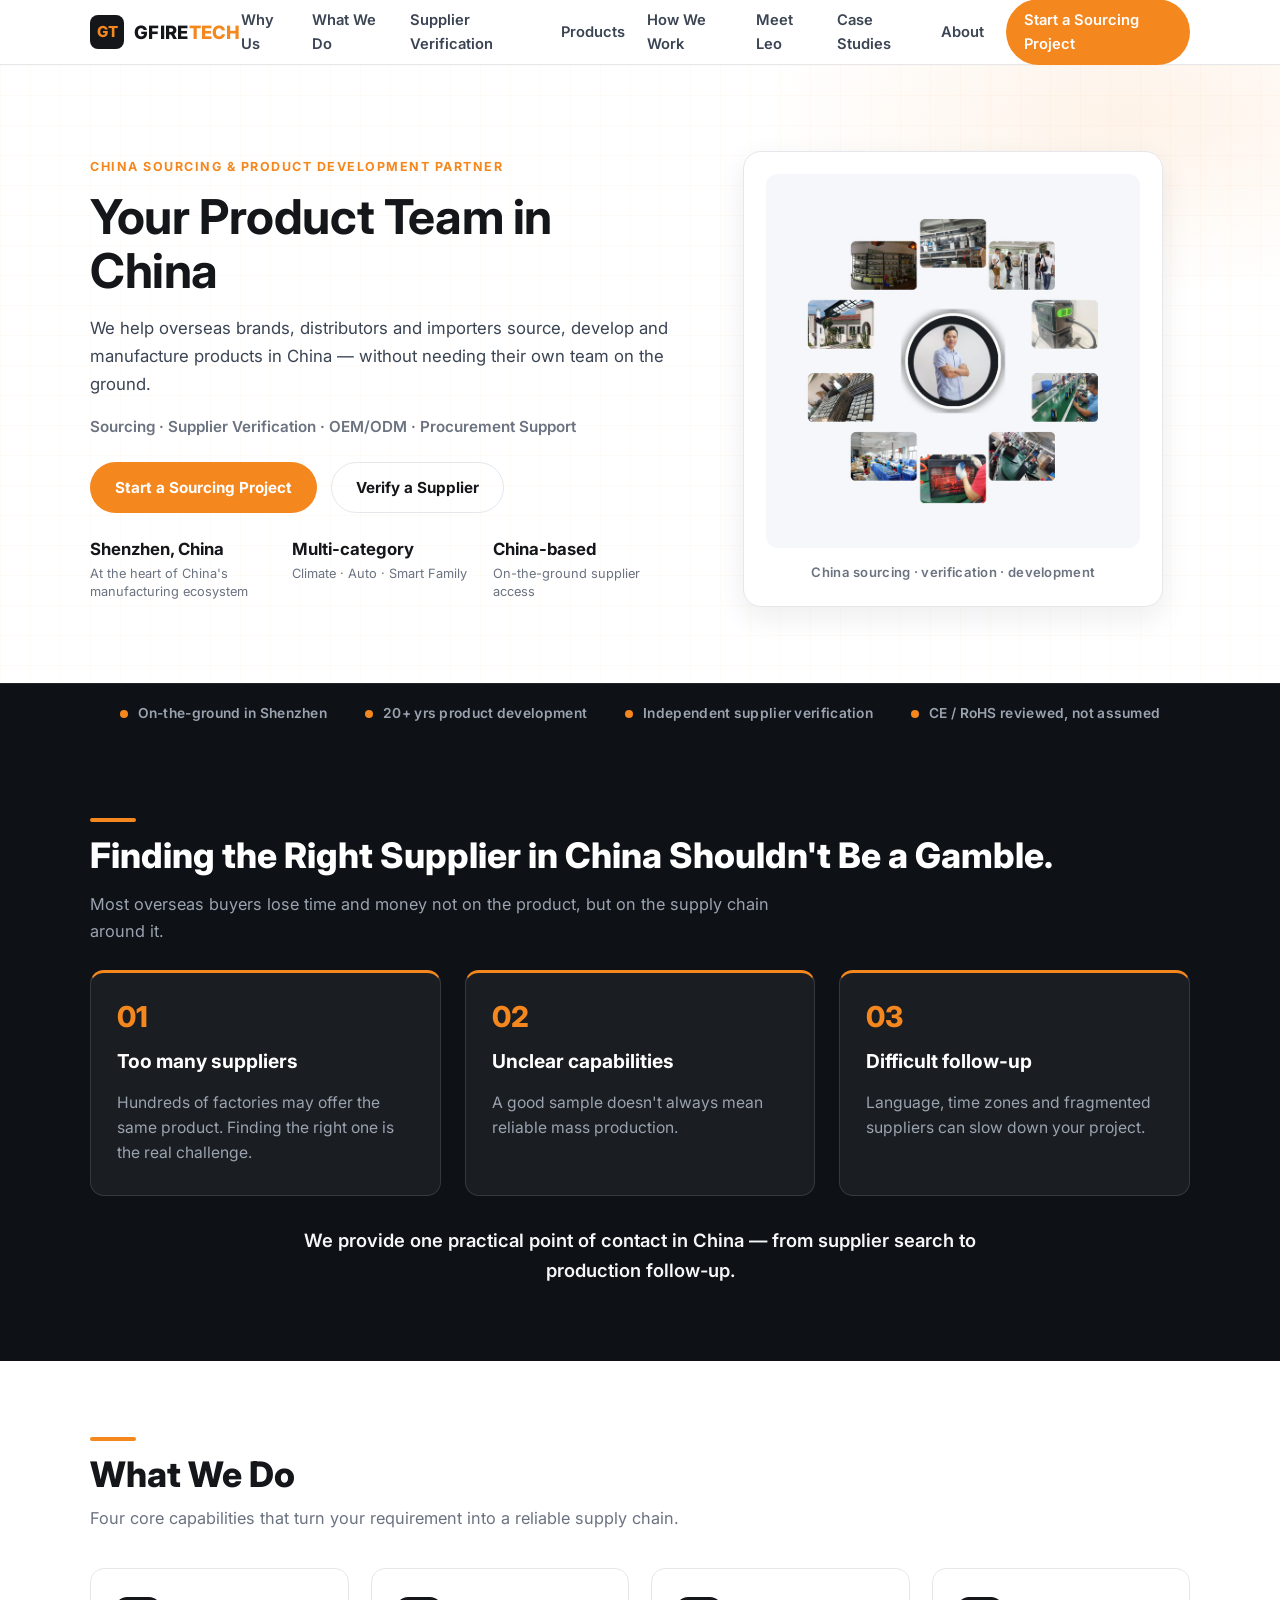
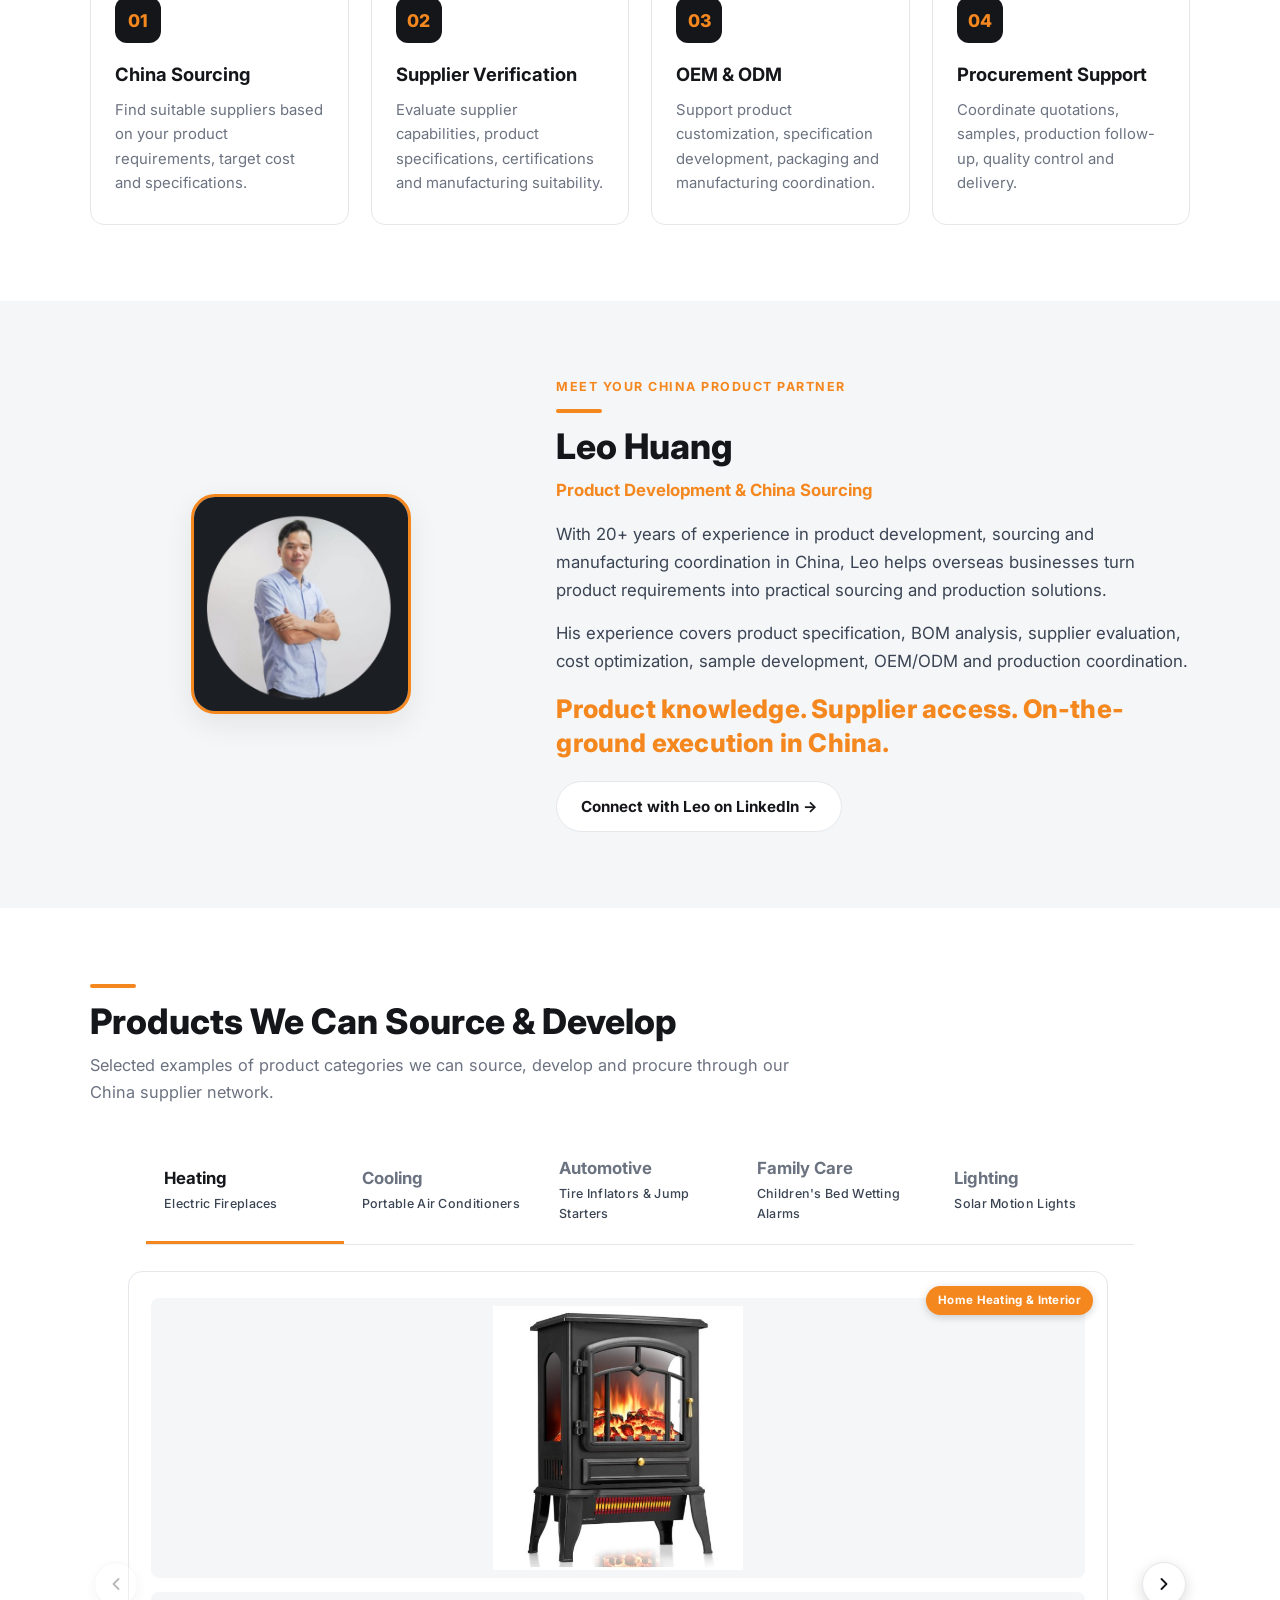
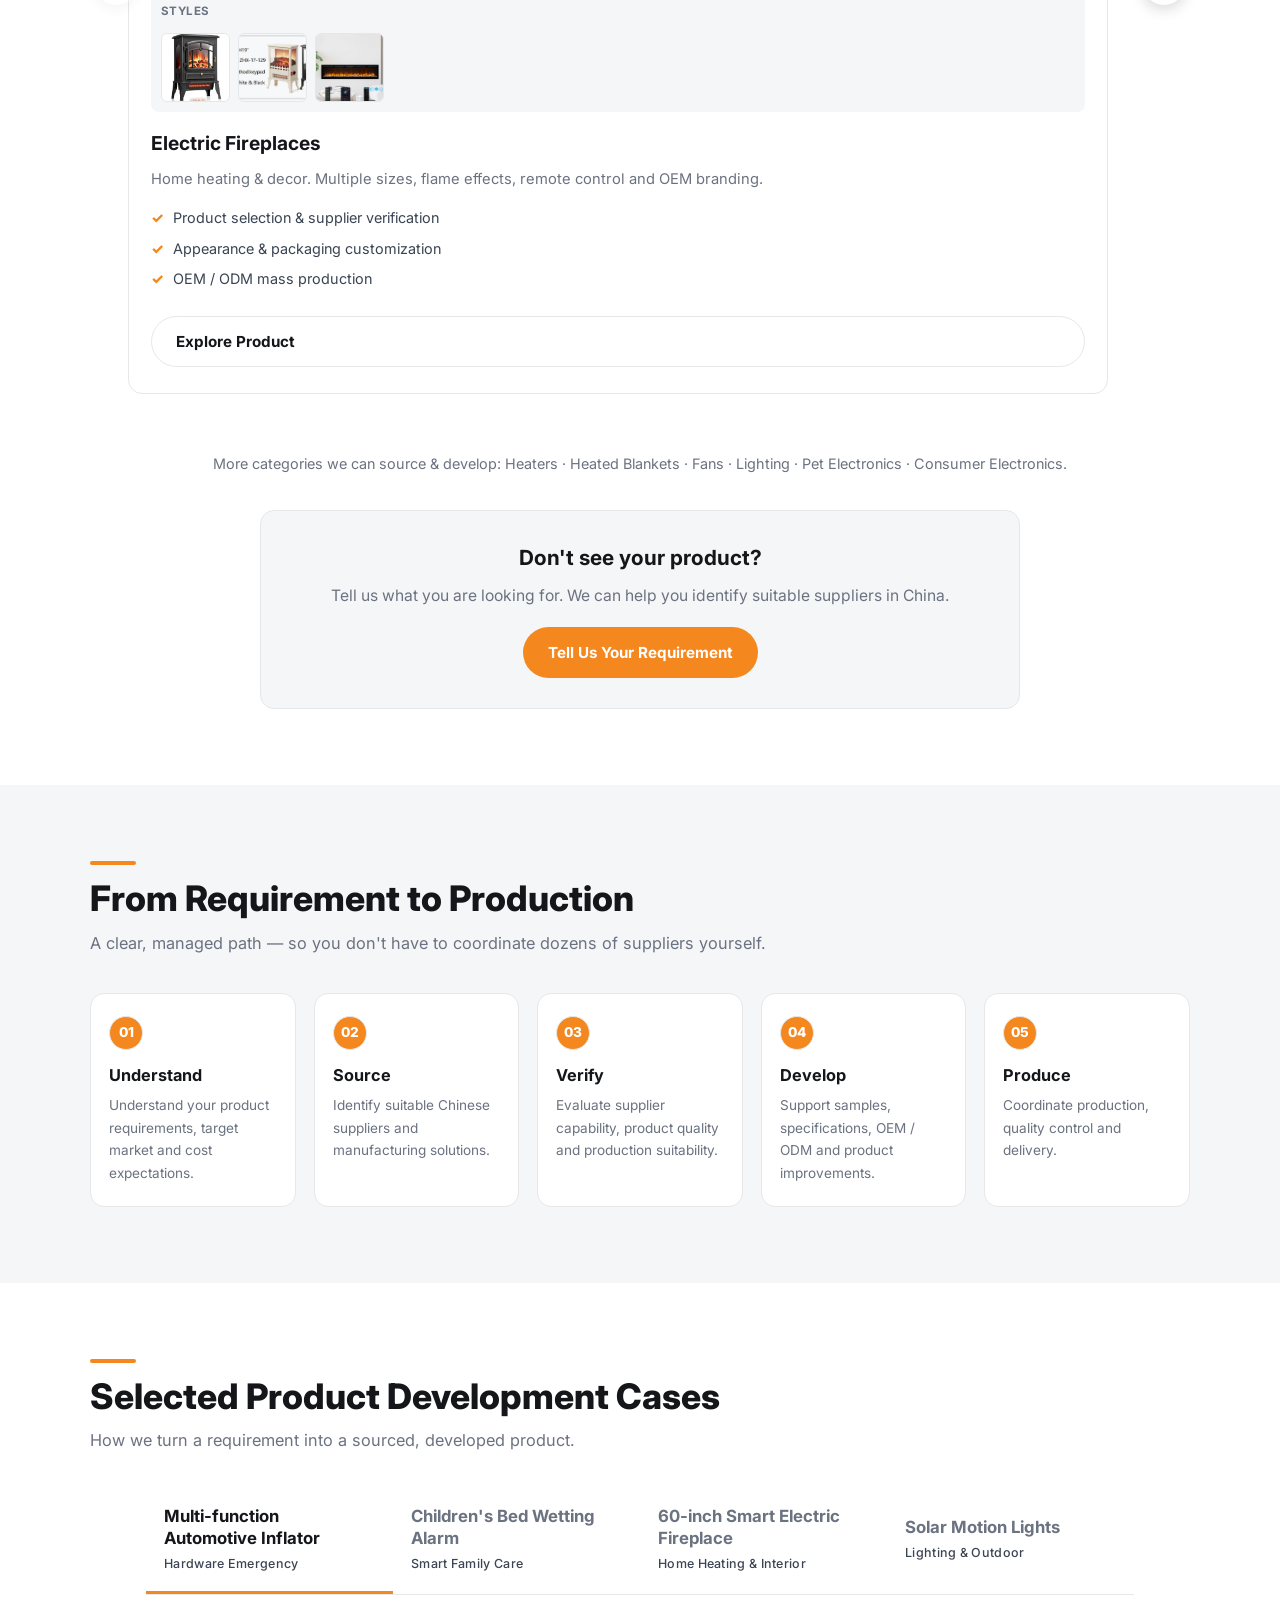
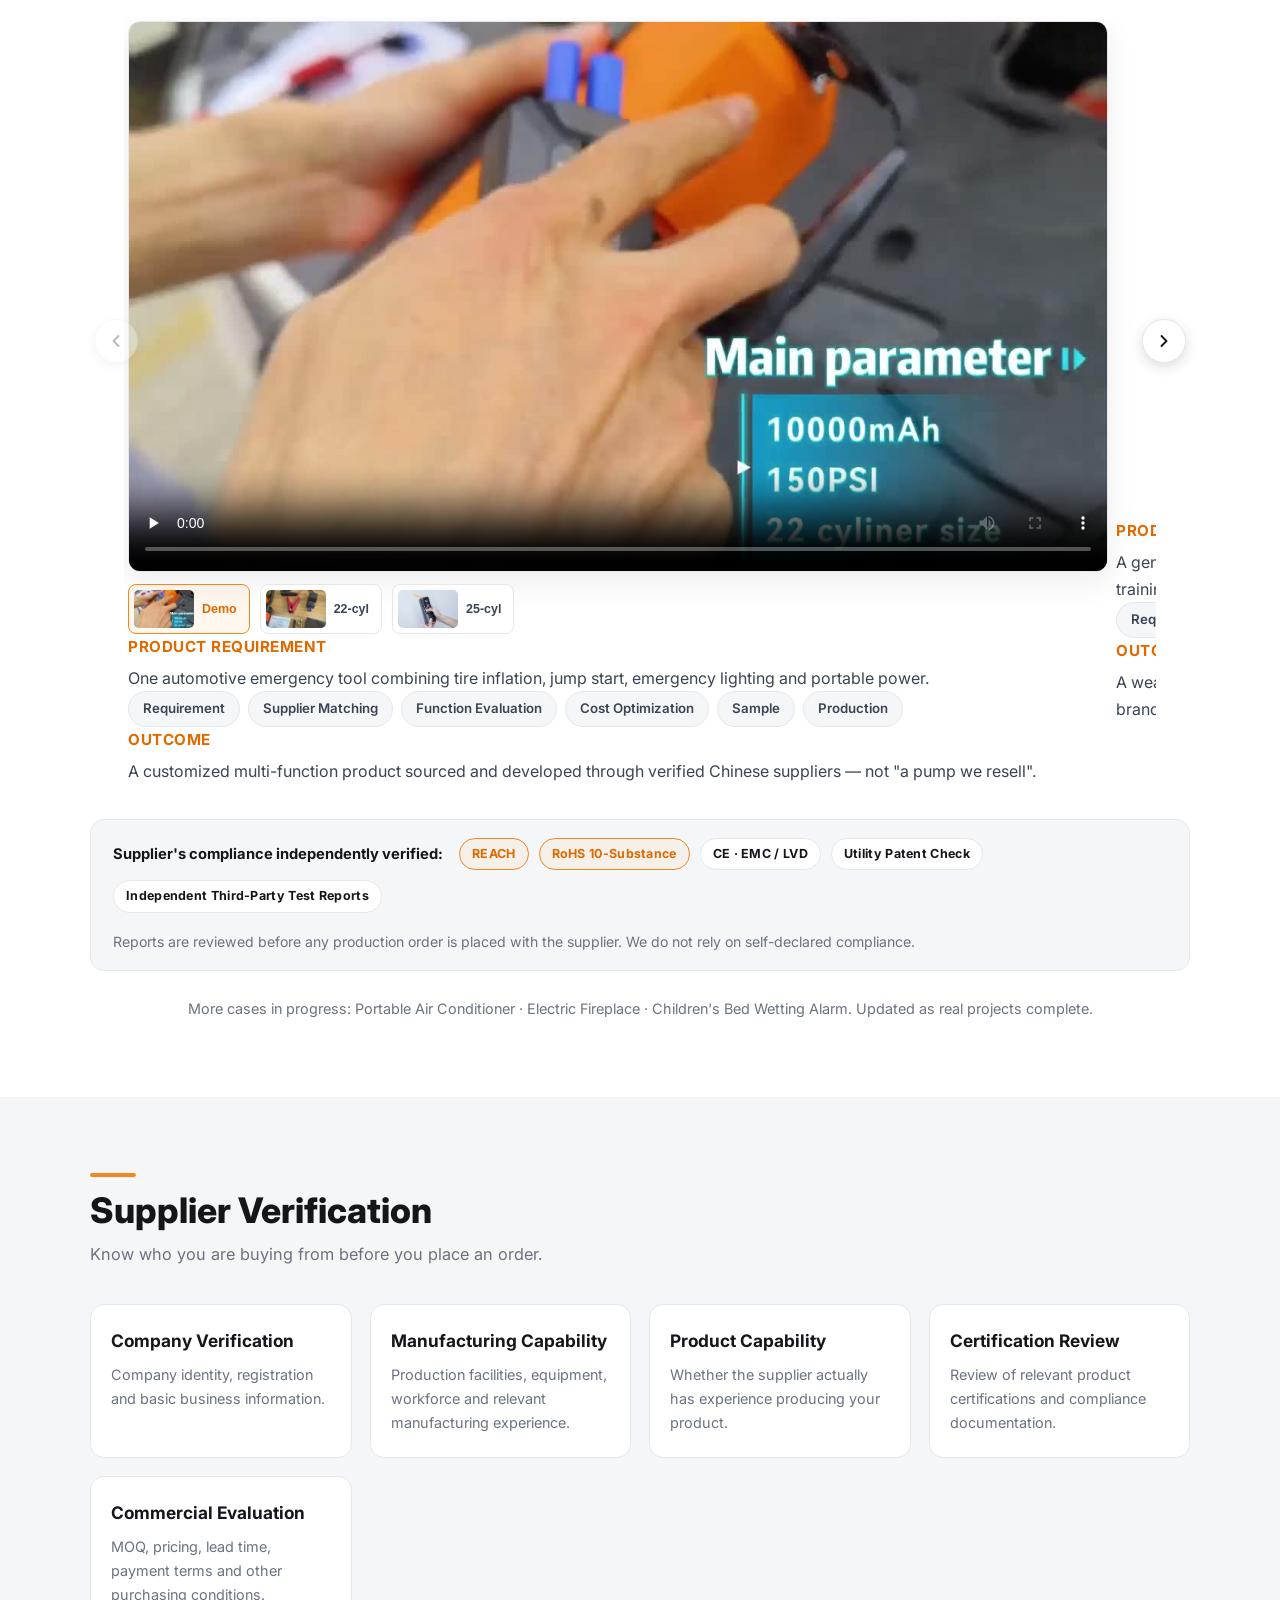
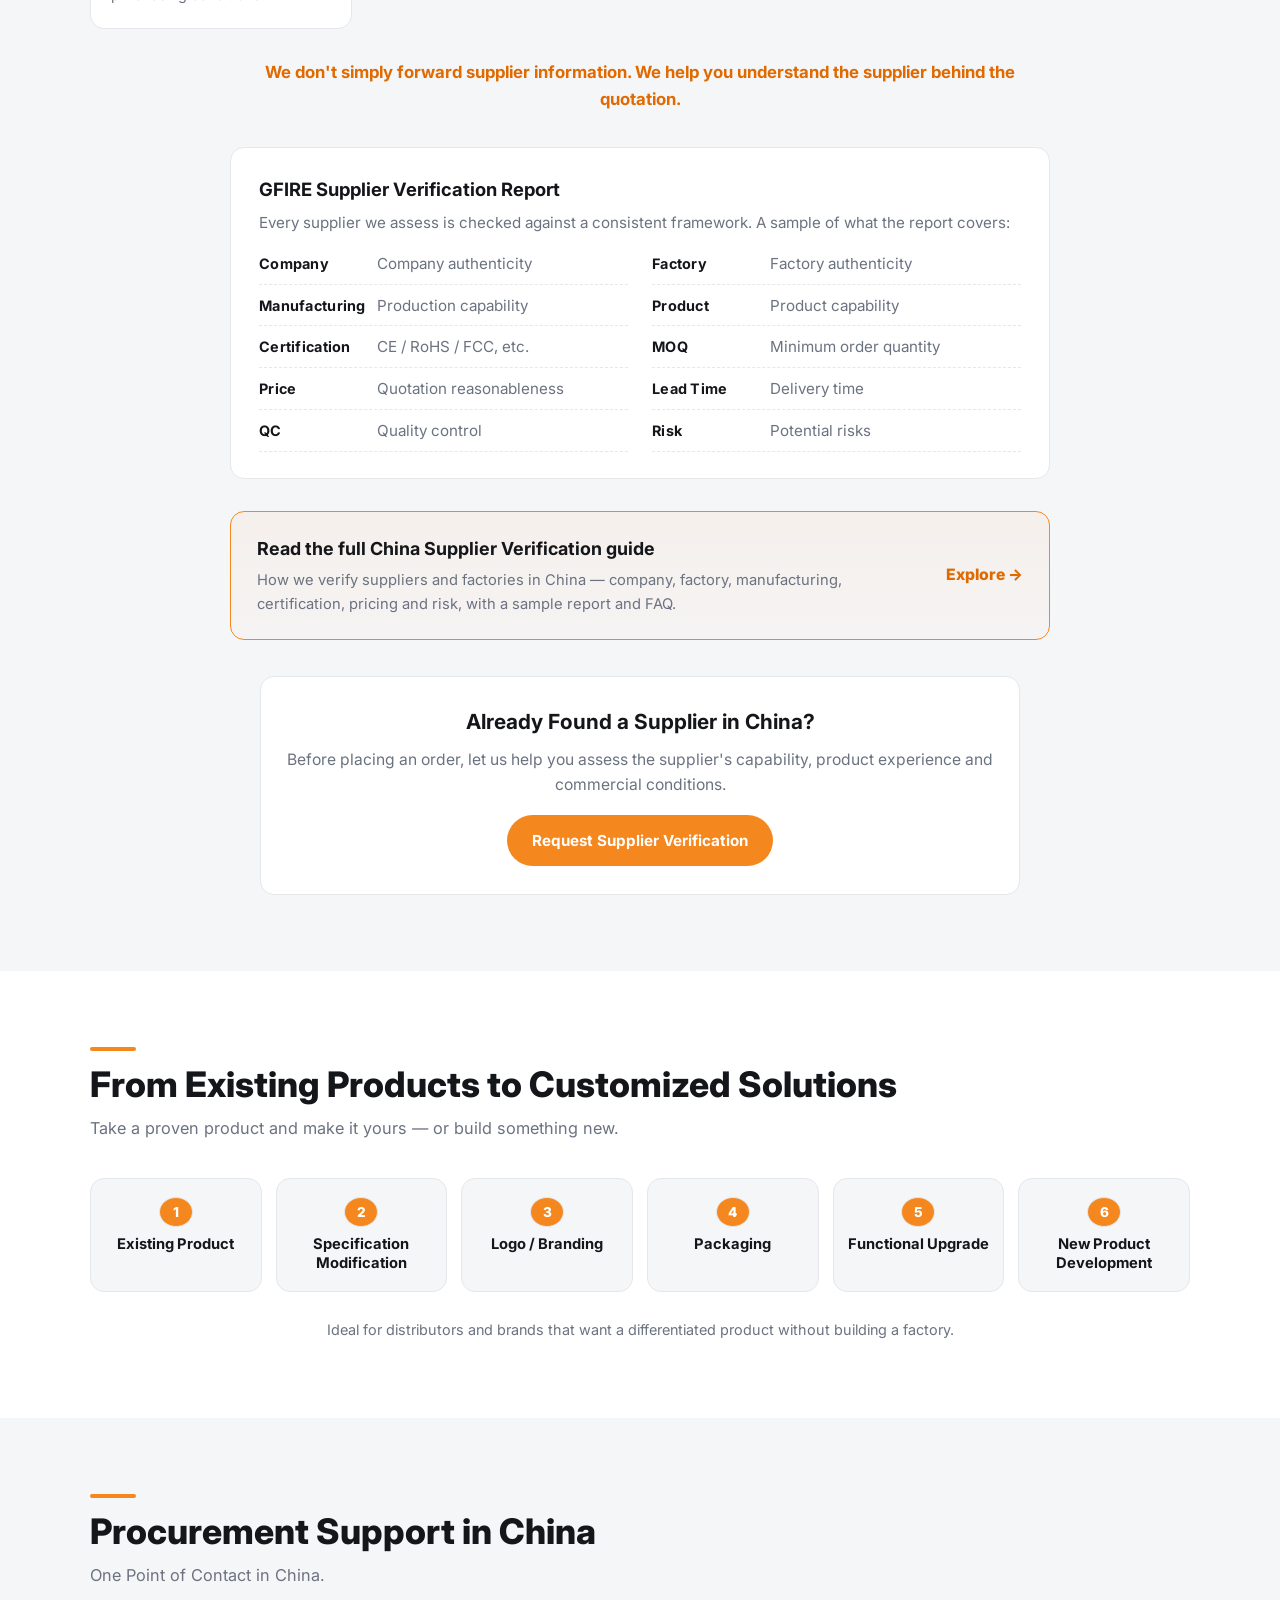
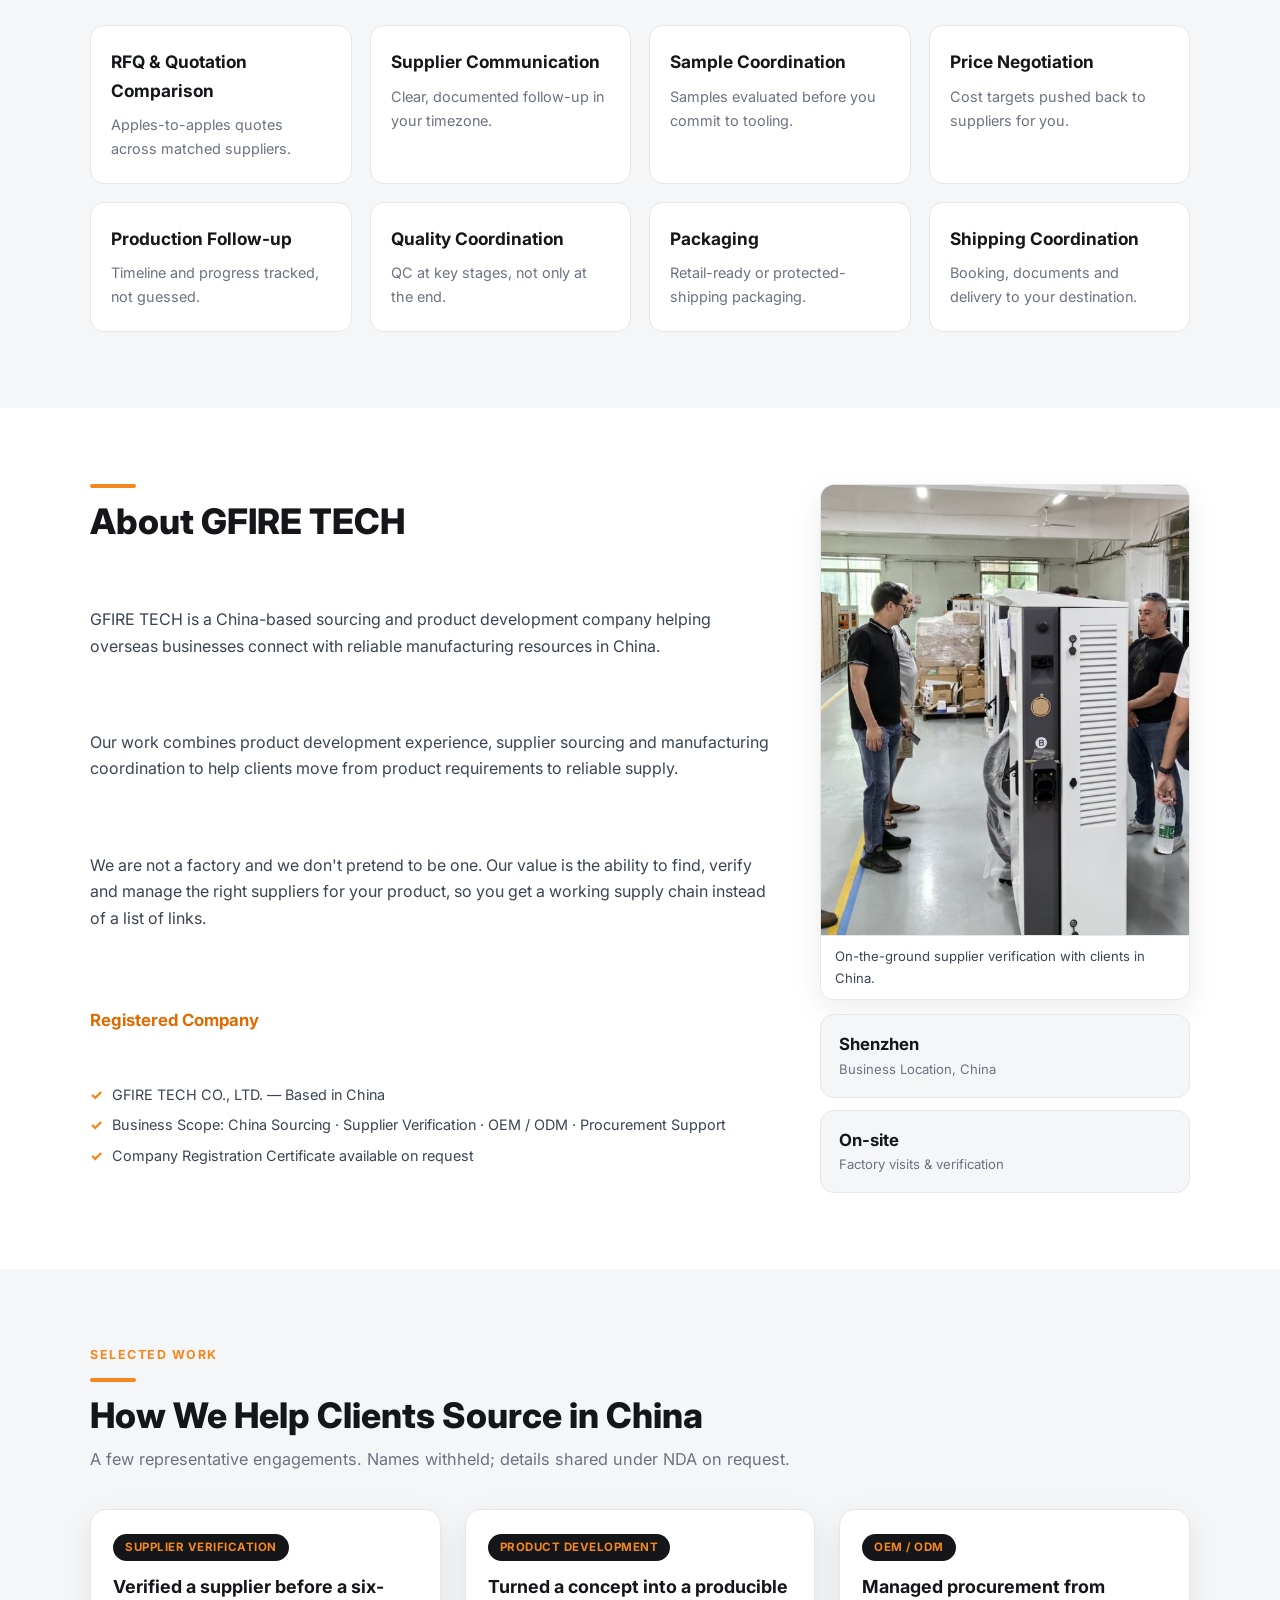
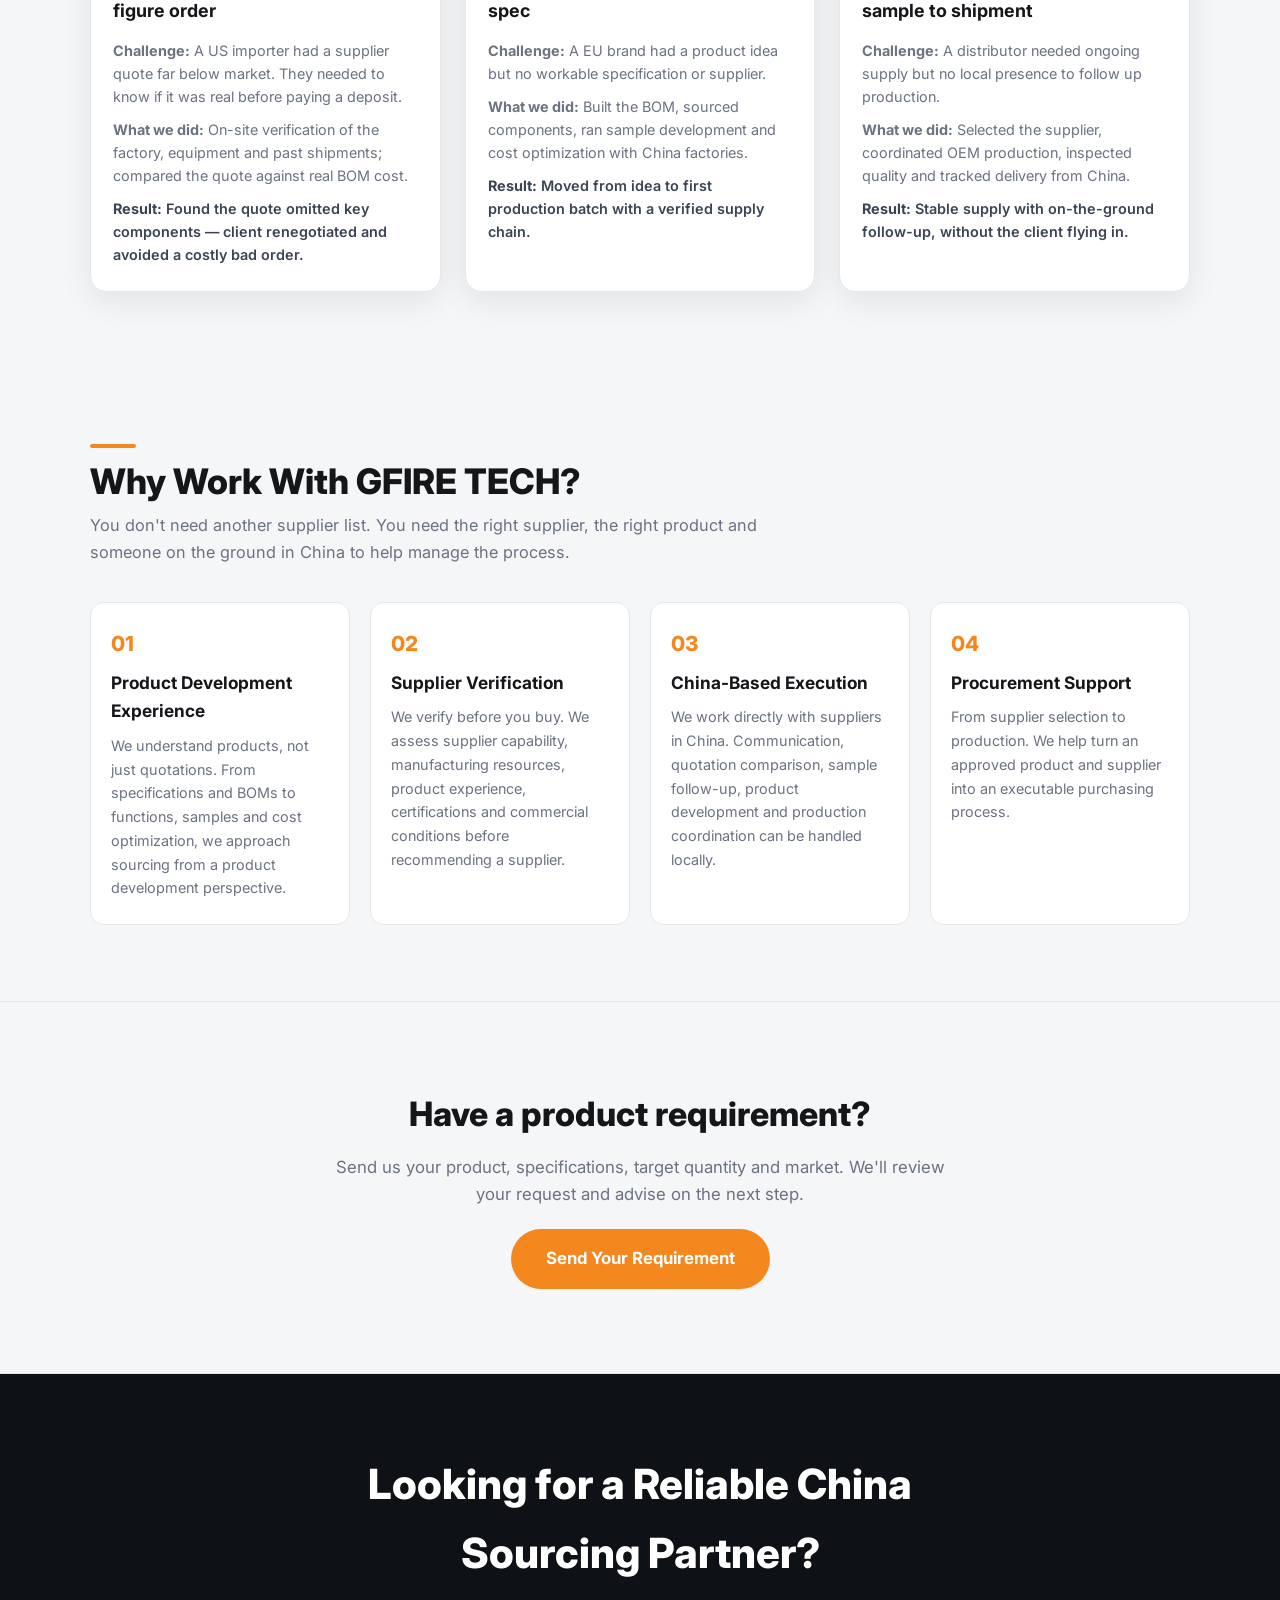
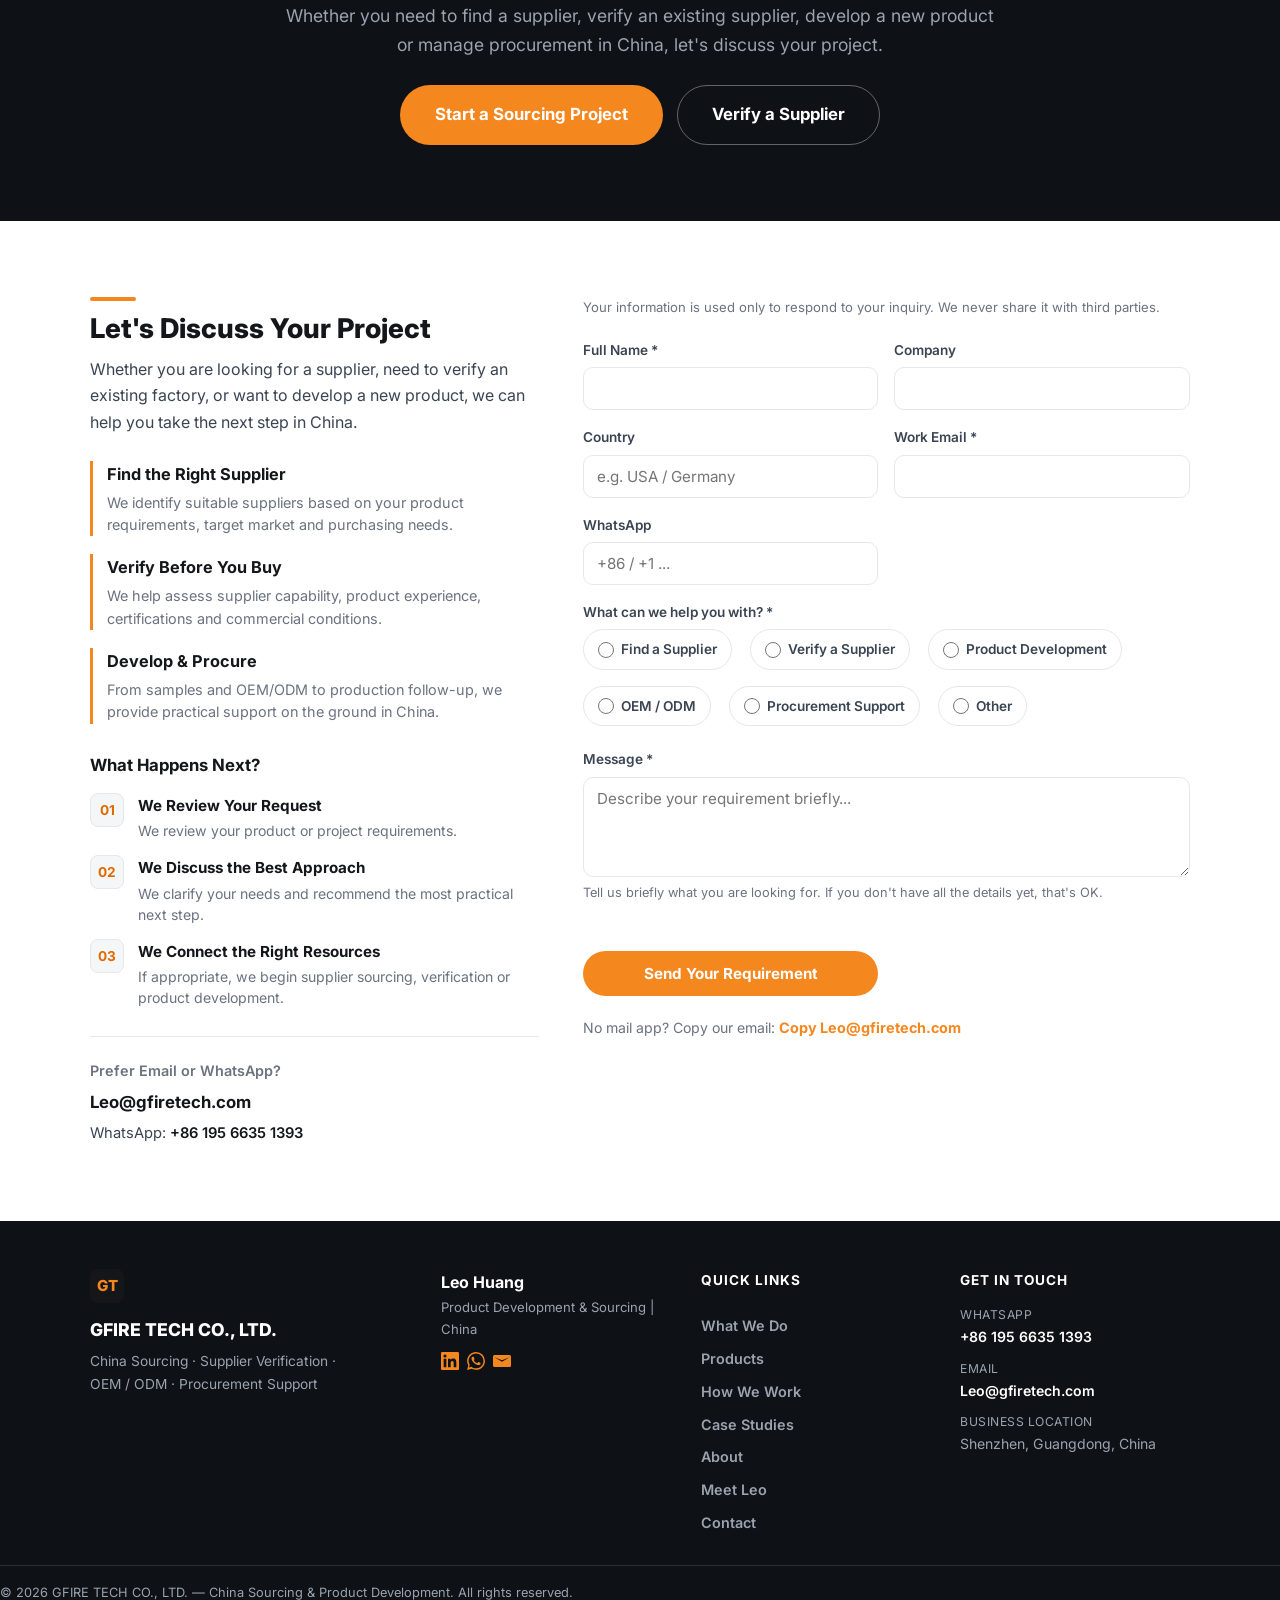
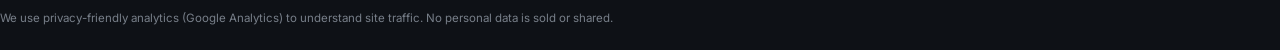
==== commit 05ed02c2: "Add /supplier-verification/ authority page + homepage entry points; update sitemap" ====
--- a/index.html
+++ b/index.html
@@ -3,7 +3,7 @@
 <head>
   <meta charset="UTF-8" />
   <meta name="viewport" content="width=device-width, initial-scale=1.0" />
-  <title>GFIRE TECH – Your China Partner for Product Sourcing & Development</title>
+  <title>GFIRE TECH – Your Product Team in China</title>
   <meta name="description" content="GFIRE TECH, led by Leo Huang in Shenzhen, helps overseas businesses source, verify and develop products through a trusted network of Chinese manufacturers. China Sourcing, Supplier Verification, OEM/ODM and procurement support." />
   <meta name="keywords" content="China sourcing, product development, supplier verification, OEM ODM, procurement support, Shenzhen sourcing agent, China manufacturing partner" />
   <meta name="author" content="GFIRE TECH" />
@@ -12,7 +12,7 @@
 
   <!-- Open Graph -->
   <meta property="og:type" content="website" />
-  <meta property="og:title" content="GFIRE TECH – Your China Partner for Product Sourcing & Development" />
+  <meta property="og:title" content="GFIRE TECH – Your Product Team in China" />
   <meta property="og:description" content="Led by Leo Huang in Shenzhen. Source, verify and develop products through a reliable network of Chinese suppliers." />
   <meta property="og:url" content="https://www.gfiretech.com/" />
   <meta property="og:image" content="https://www.gfiretech.com/assets/img/og-cover.jpg" />
@@ -79,6 +79,7 @@
       <nav class="primary-nav" id="primaryNav" aria-label="Primary">
         <a href="#why-problem">Why Us</a>
         <a href="#services">What We Do</a>
+        <a href="/supplier-verification/">Supplier Verification</a>
         <a href="#products">Products</a>
         <a href="#how">How We Work</a>
         <a href="#leo">Meet Leo</a>
@@ -119,6 +120,16 @@
             <figcaption class="hero-art-cap">China sourcing · verification · development</figcaption>
           </figure>
         </div>
+      </div>
+    </section>
+
+    <!-- ============ 信任凭证条（轻量视觉刷新） ============ -->
+    <section class="trust-strip" aria-label="Why buyers trust GFIRE TECH">
+      <div class="container trust-strip-inner">
+        <span>On-the-ground in Shenzhen</span>
+        <span>20+ yrs product development</span>
+        <span>Independent supplier verification</span>
+        <span>CE / RoHS reviewed, not assumed</span>
       </div>
     </section>
 
@@ -566,6 +577,15 @@
           </ul>
         </div>
 
+        <!-- 指向独立权威页（本次新增 /supplier-verification/） -->
+        <a class="verify-page-card" href="/supplier-verification/">
+          <div class="verify-page-card-copy">
+            <h3 class="verify-page-card-title">Read the full China Supplier Verification guide</h3>
+            <p class="verify-page-card-text">How we verify suppliers and factories in China — company, factory, manufacturing, certification, pricing and risk, with a sample report and FAQ.</p>
+          </div>
+          <span class="verify-page-card-arrow" aria-hidden="true">Explore →</span>
+        </a>
+
         <!-- 获客入口（网站优化意见822：Supplier Verification CTA） -->
         <div class="verify-cta">
           <h3 class="verify-cta-title">Already Found a Supplier in China?</h3>
--- a/assets/css/styles.css
+++ b/assets/css/styles.css
@@ -706,3 +706,72 @@
   .oem-flow { grid-template-columns: repeat(2, 1fr); }
   .footer-grid { grid-template-columns: 1fr; }
 }
+
+/* ---------- 面包屑（子页） ---------- */
+.breadcrumb { font-size: 0.85rem; color: var(--muted); display: flex; gap: 8px; align-items: center; flex-wrap: wrap; }
+.breadcrumb a { color: var(--muted); font-weight: 600; }
+.breadcrumb a:hover { color: var(--accent); text-decoration: none; }
+.breadcrumb span[aria-hidden] { color: var(--border); }
+
+/* ---------- 双栏引导文字 ---------- */
+.lead-grid { display: grid; grid-template-columns: 1fr 1fr; gap: 28px; margin: 0 0 8px; }
+.lead-grid p { margin: 0; color: var(--ink-2); font-size: 1.02rem; line-height: 1.7; }
+
+/* ---------- 子页主导航当前项 ---------- */
+.primary-nav a.nav-active { color: var(--accent); }
+.primary-nav a.nav-active:hover { text-decoration: none; }
+
+/* ---------- FAQ（details / summary） ---------- */
+.faq-list { display: grid; gap: 12px; margin-top: 8px; }
+.faq-item {
+  background: #fff; border: 1px solid var(--border); border-radius: var(--radius);
+  padding: 2px 22px; transition: border-color .15s;
+}
+.faq-item[open] { border-color: var(--accent); }
+.faq-item summary {
+  cursor: pointer; list-style: none; padding: 16px 28px 16px 0;
+  font-weight: 700; color: var(--ink); font-size: 1.02rem; position: relative;
+}
+.faq-item summary::-webkit-details-marker { display: none; }
+.faq-item summary::after {
+  content: "+"; position: absolute; right: 0; top: 14px;
+  font-size: 1.4rem; line-height: 1; color: var(--accent); font-weight: 800;
+}
+.faq-item[open] summary::after { content: "\2013"; }
+.faq-item p { margin: 0 0 18px; color: var(--muted); font-size: 0.95rem; line-height: 1.7; }
+
+/* ---------- 子页响应式补充 ---------- */
+@media (max-width: 860px) {
+  .lead-grid { grid-template-columns: 1fr; gap: 14px; }
+}
+
+/* ---------- 首页信任凭证条（轻量视觉刷新） ---------- */
+.trust-strip { background: var(--bg-dark); color: var(--on-dark); border-top: 1px solid rgba(255,255,255,0.08); }
+.trust-strip-inner {
+  display: flex; flex-wrap: wrap; gap: 14px 38px; justify-content: center; align-items: center;
+  padding: 18px 20px; max-width: var(--maxw); margin: 0 auto;
+}
+.trust-strip-inner span {
+  position: relative; font-size: 0.86rem; font-weight: 600; letter-spacing: 0.3px;
+  color: var(--on-dark-muted);
+}
+.trust-strip-inner span::before {
+  content: ""; display: inline-block; width: 8px; height: 8px; border-radius: 50%;
+  background: var(--accent); margin-right: 10px; vertical-align: middle;
+}
+
+/* ---------- Supplier Verification 入口卡片（指向子页） ---------- */
+.verify-page-card {
+  display: flex; align-items: center; justify-content: space-between; gap: 20px;
+  margin: 32px auto 0; max-width: 820px; text-decoration: none;
+  background: linear-gradient(180deg, rgba(245,135,31,0.06), rgba(245,135,31,0.02));
+  border: 1px solid var(--accent); border-radius: var(--radius); padding: 22px 26px;
+  transition: transform .15s, box-shadow .15s;
+}
+.verify-page-card:hover { transform: translateY(-3px); box-shadow: var(--shadow); text-decoration: none; }
+.verify-page-card-title { margin: 0 0 6px; color: var(--ink); font-size: 1.12rem; }
+.verify-page-card-text { margin: 0; color: var(--muted); font-size: 0.92rem; line-height: 1.6; }
+.verify-page-card-arrow { flex: none; color: var(--accent-strong); font-weight: 800; font-size: 0.98rem; white-space: nowrap; }
+@media (max-width: 600px) {
+  .verify-page-card { flex-direction: column; align-items: flex-start; }
+}
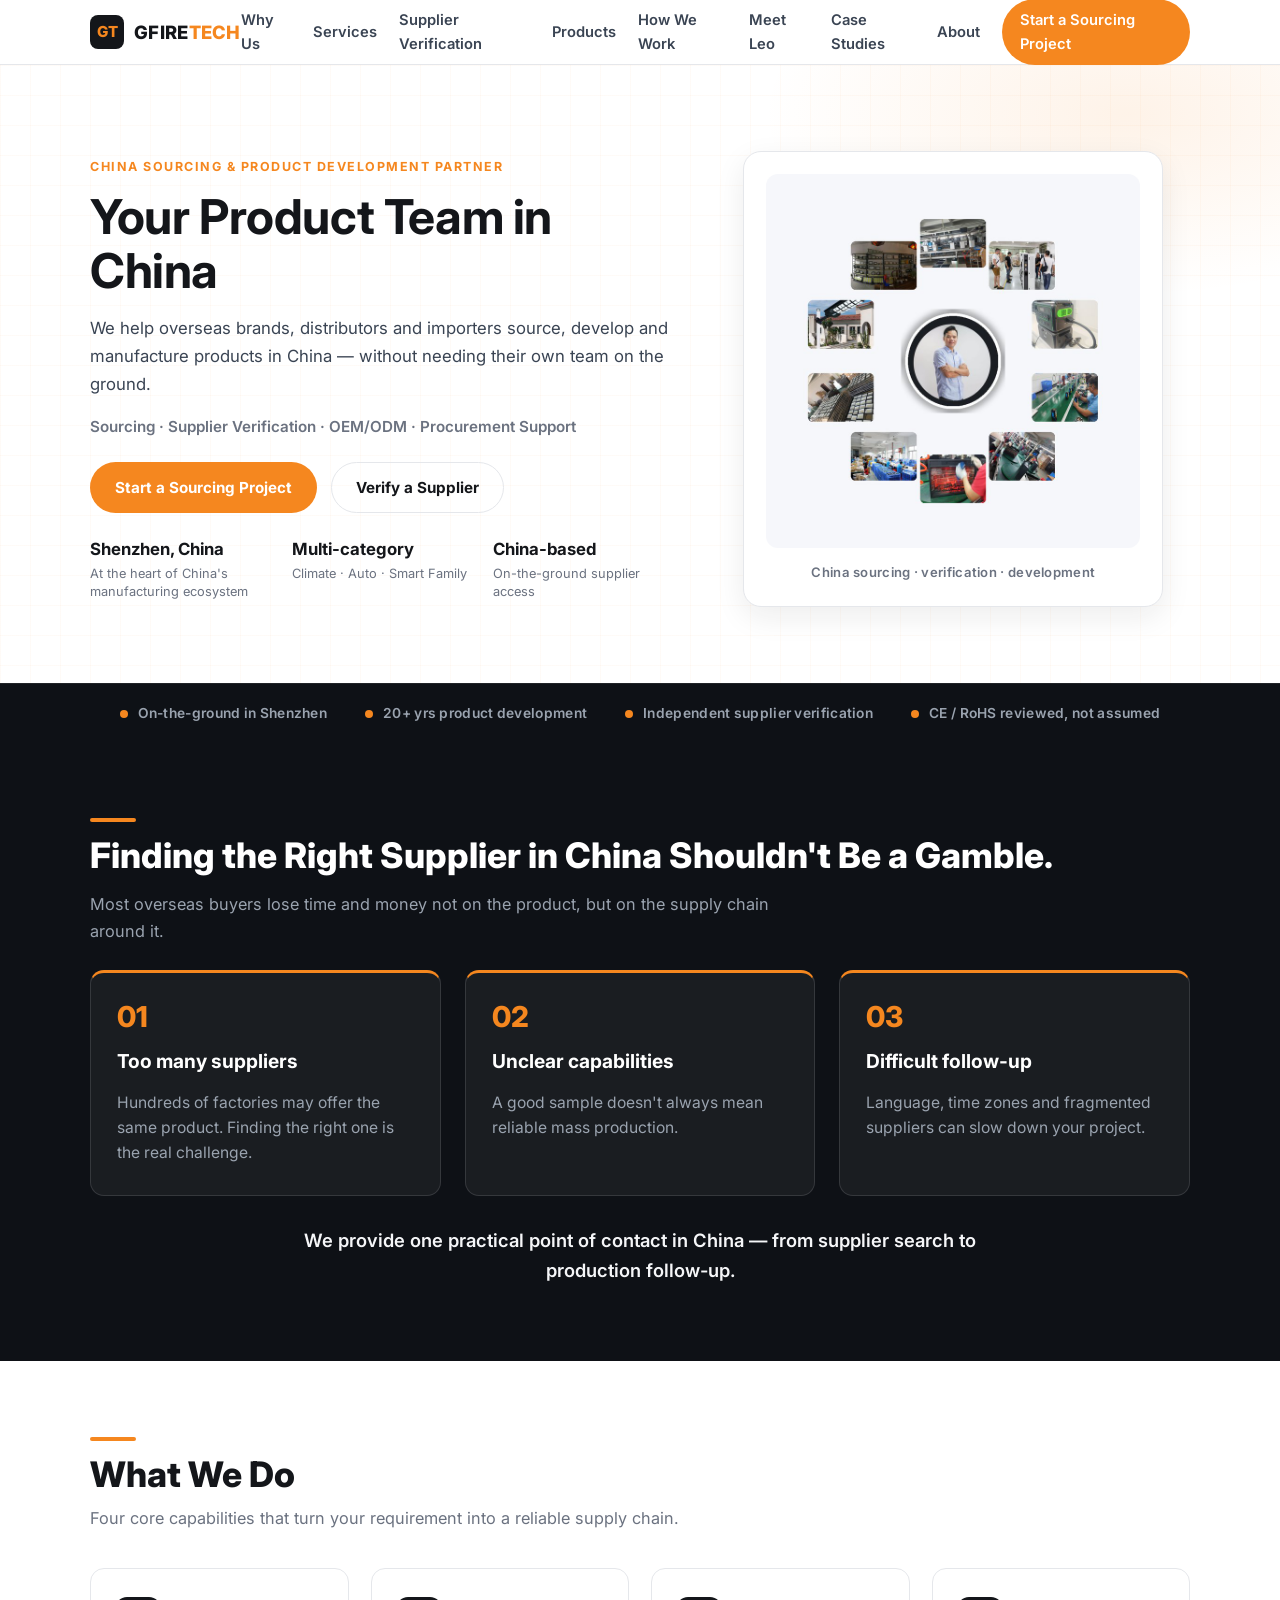
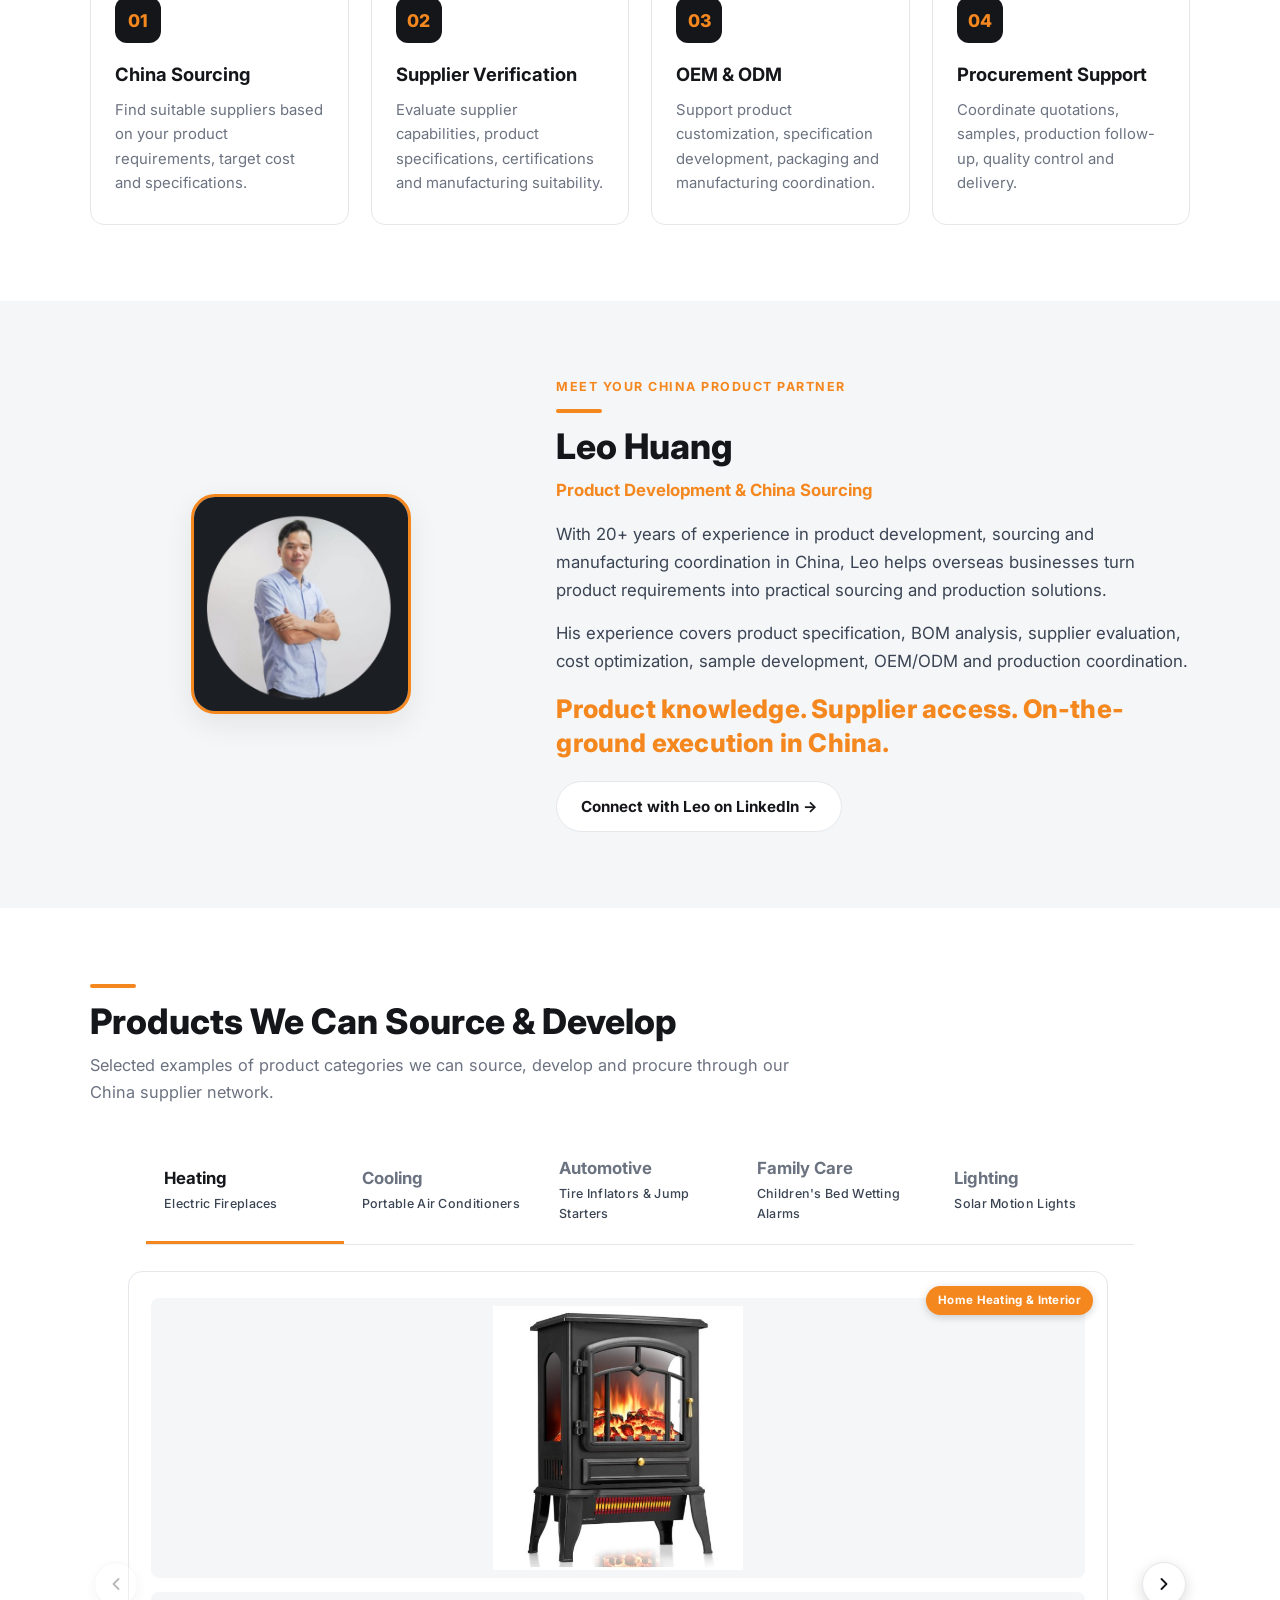
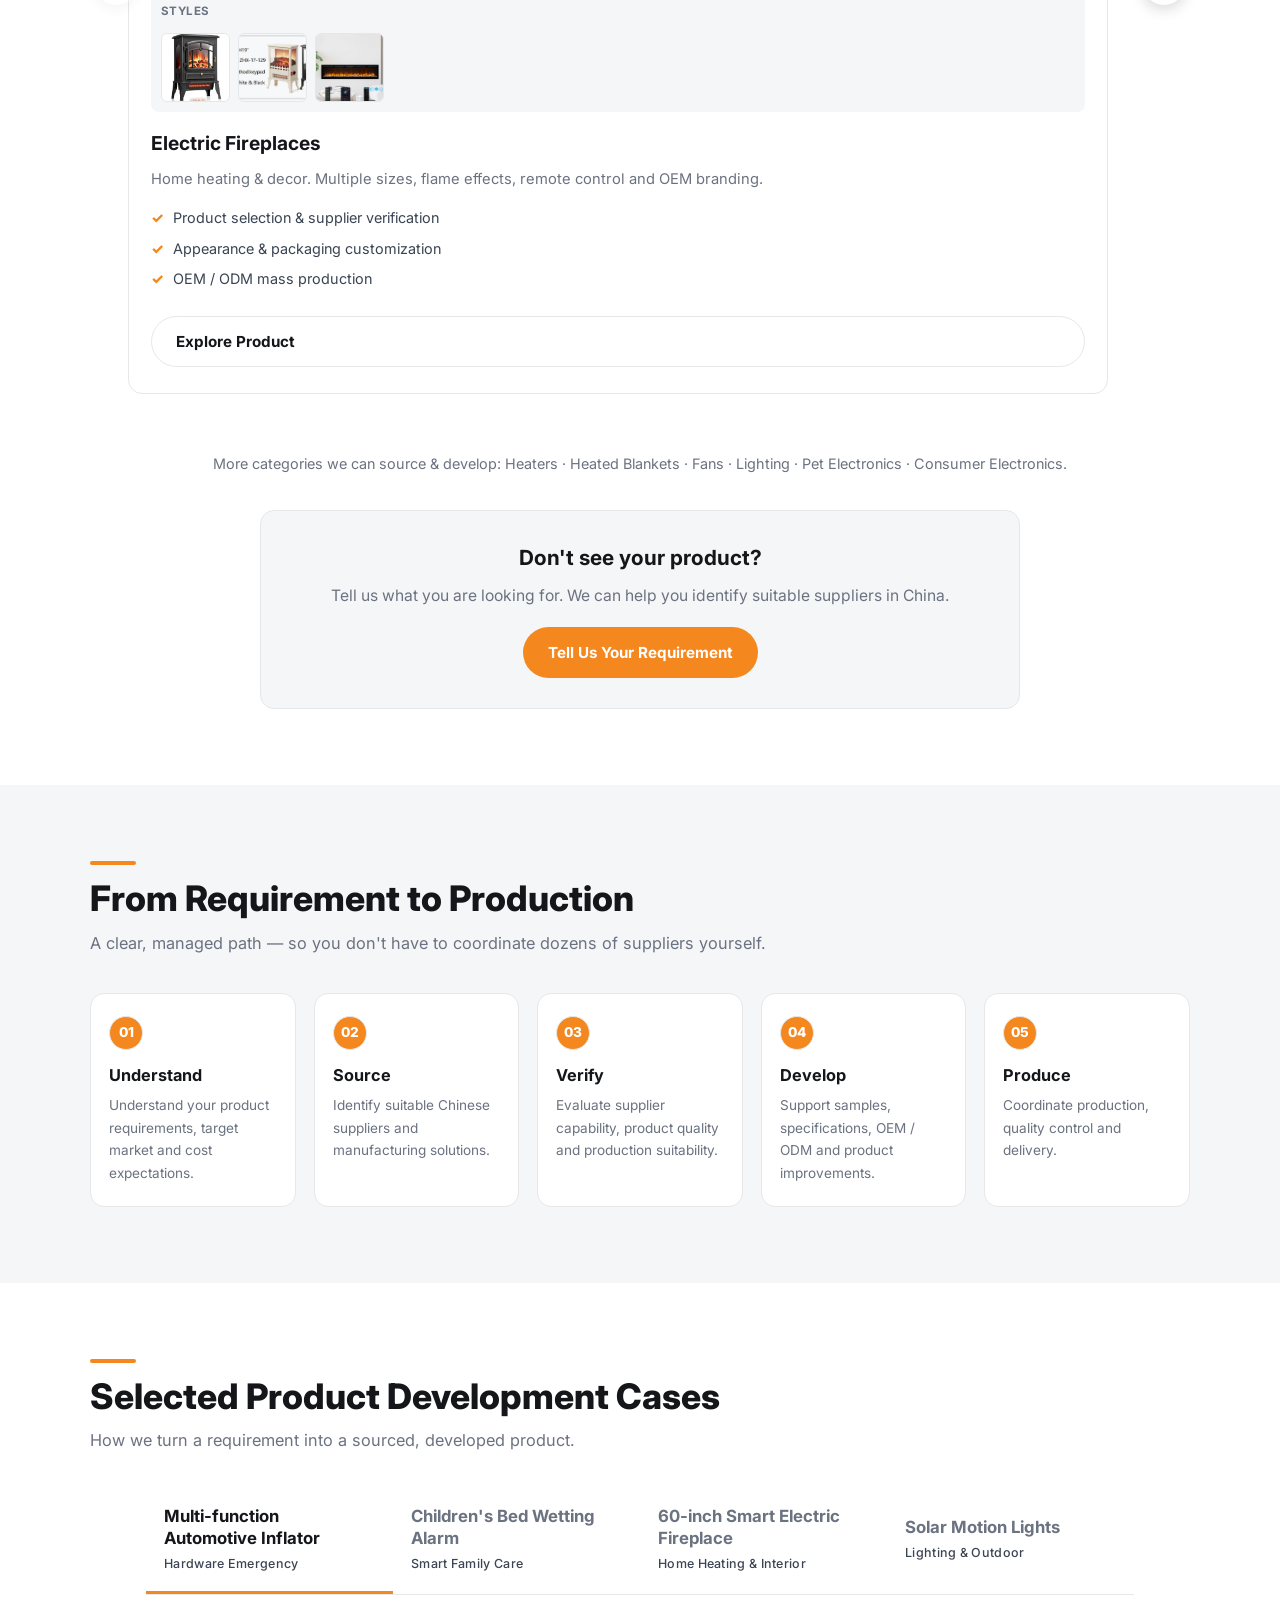
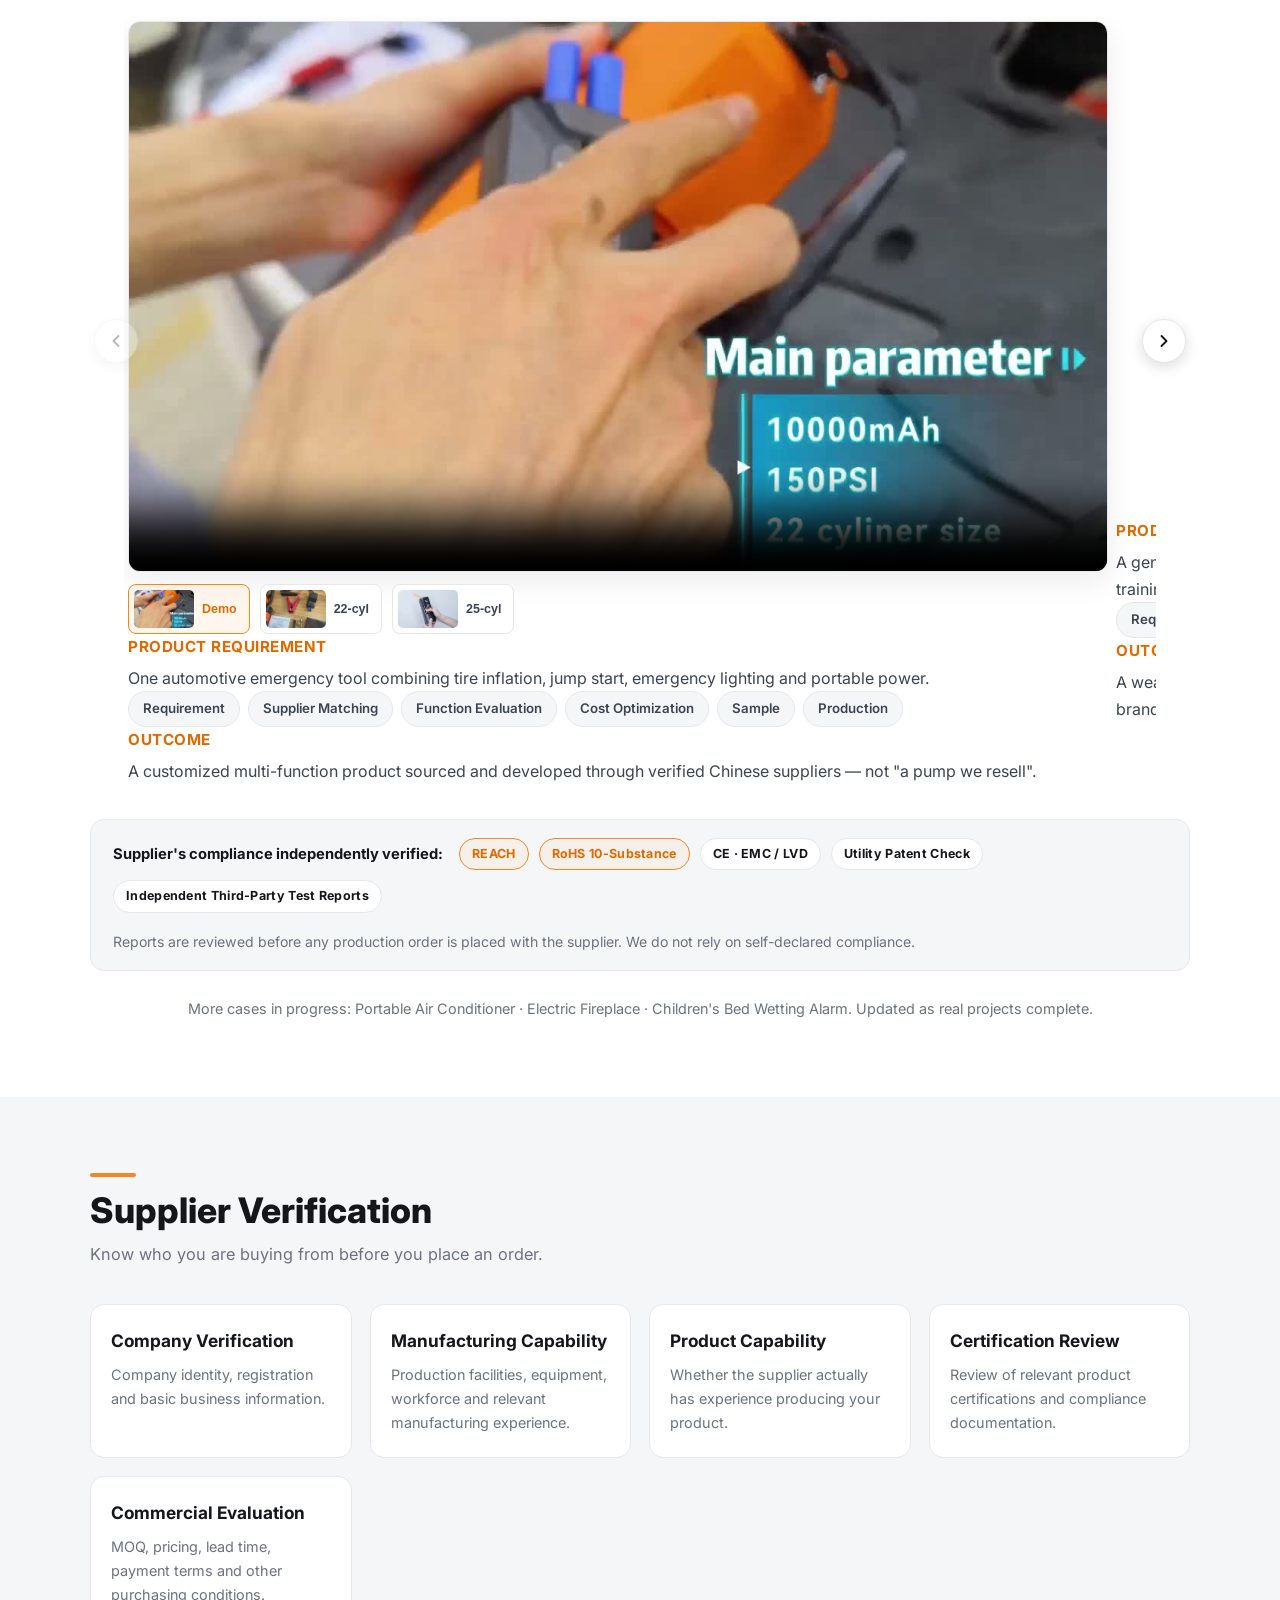
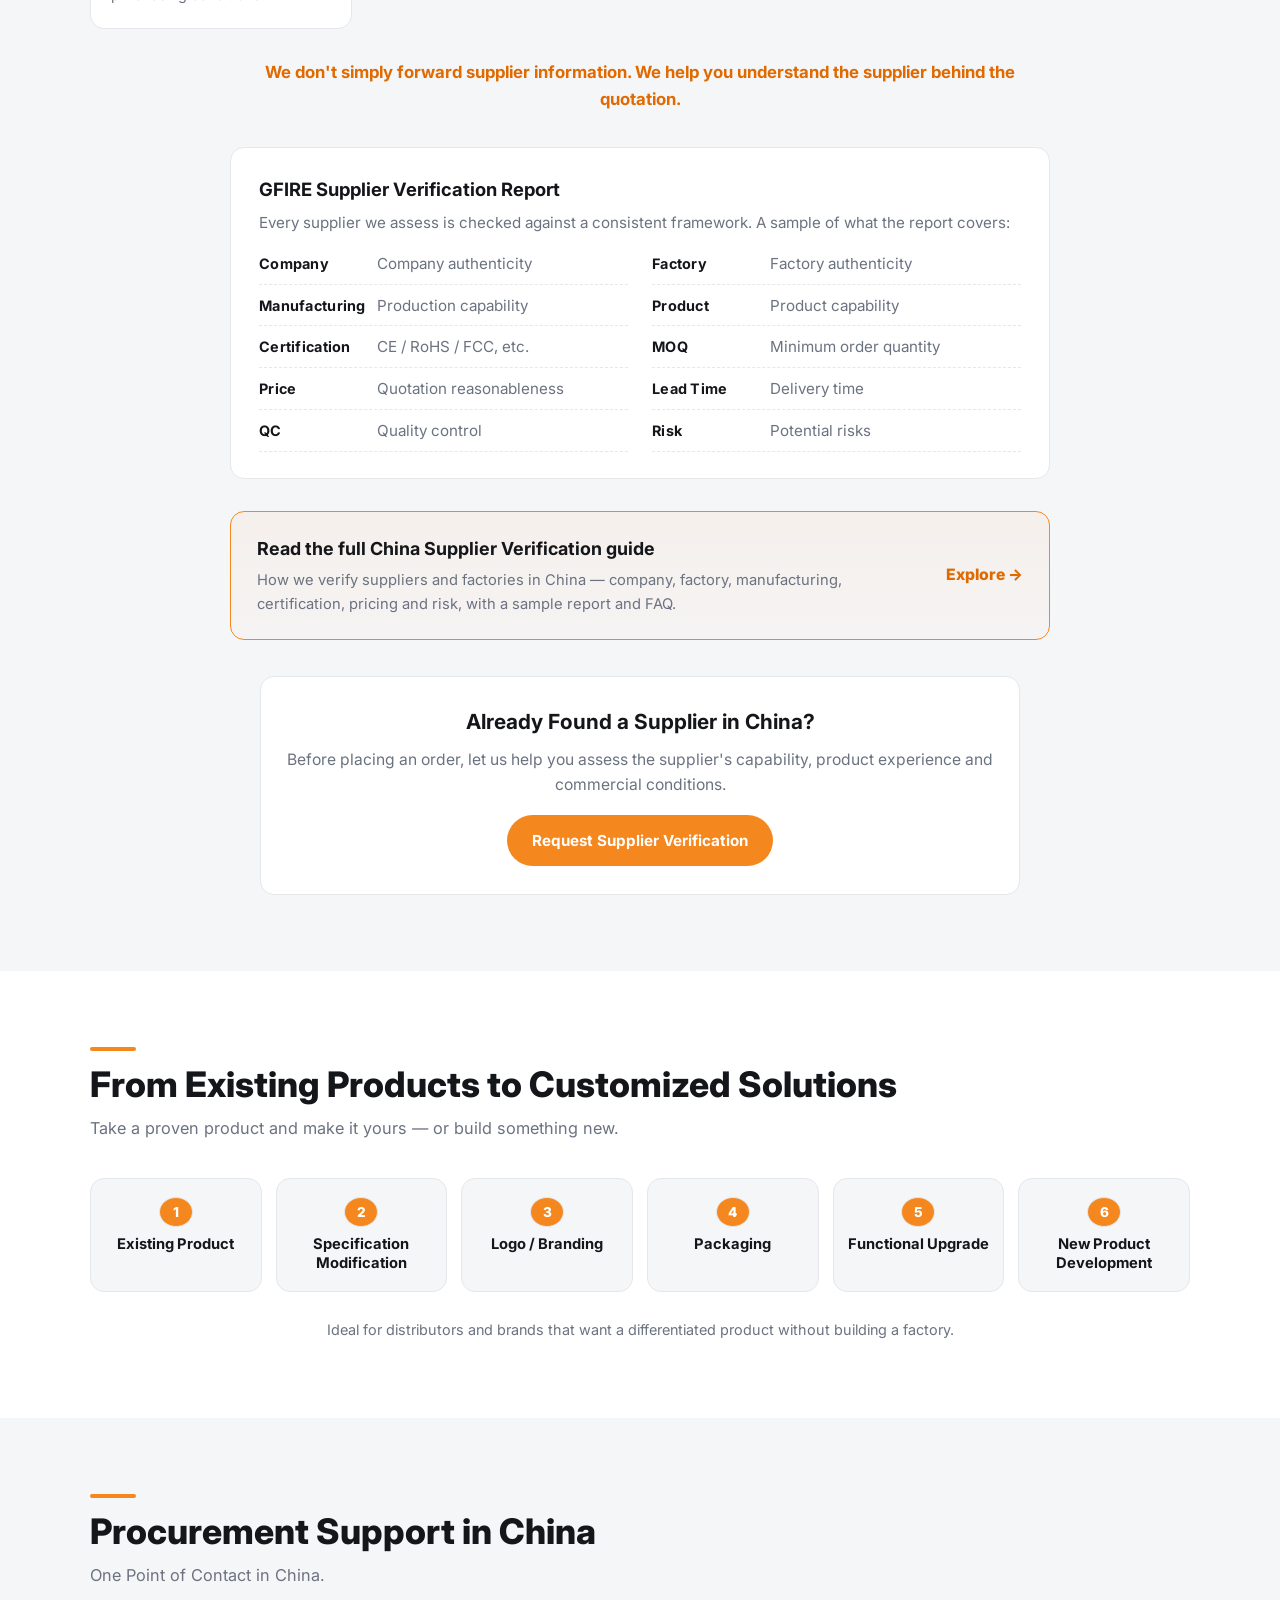
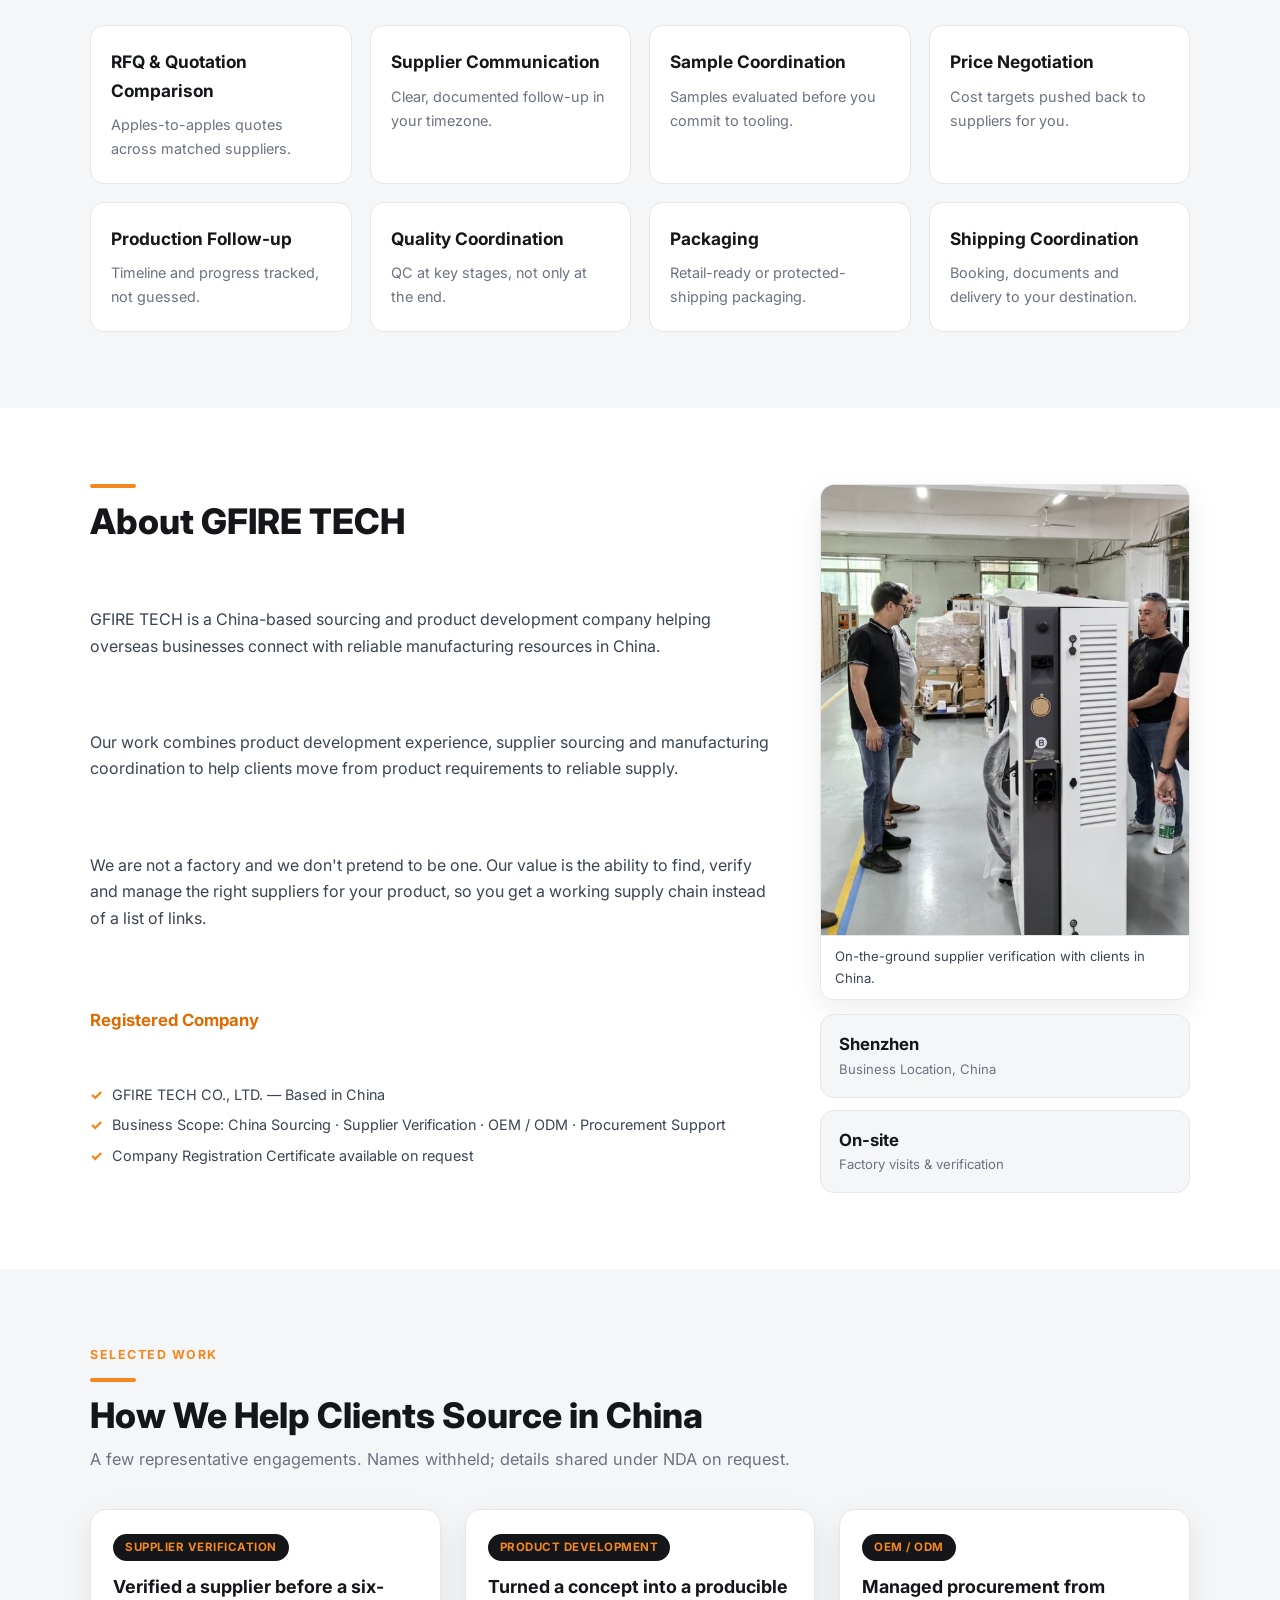
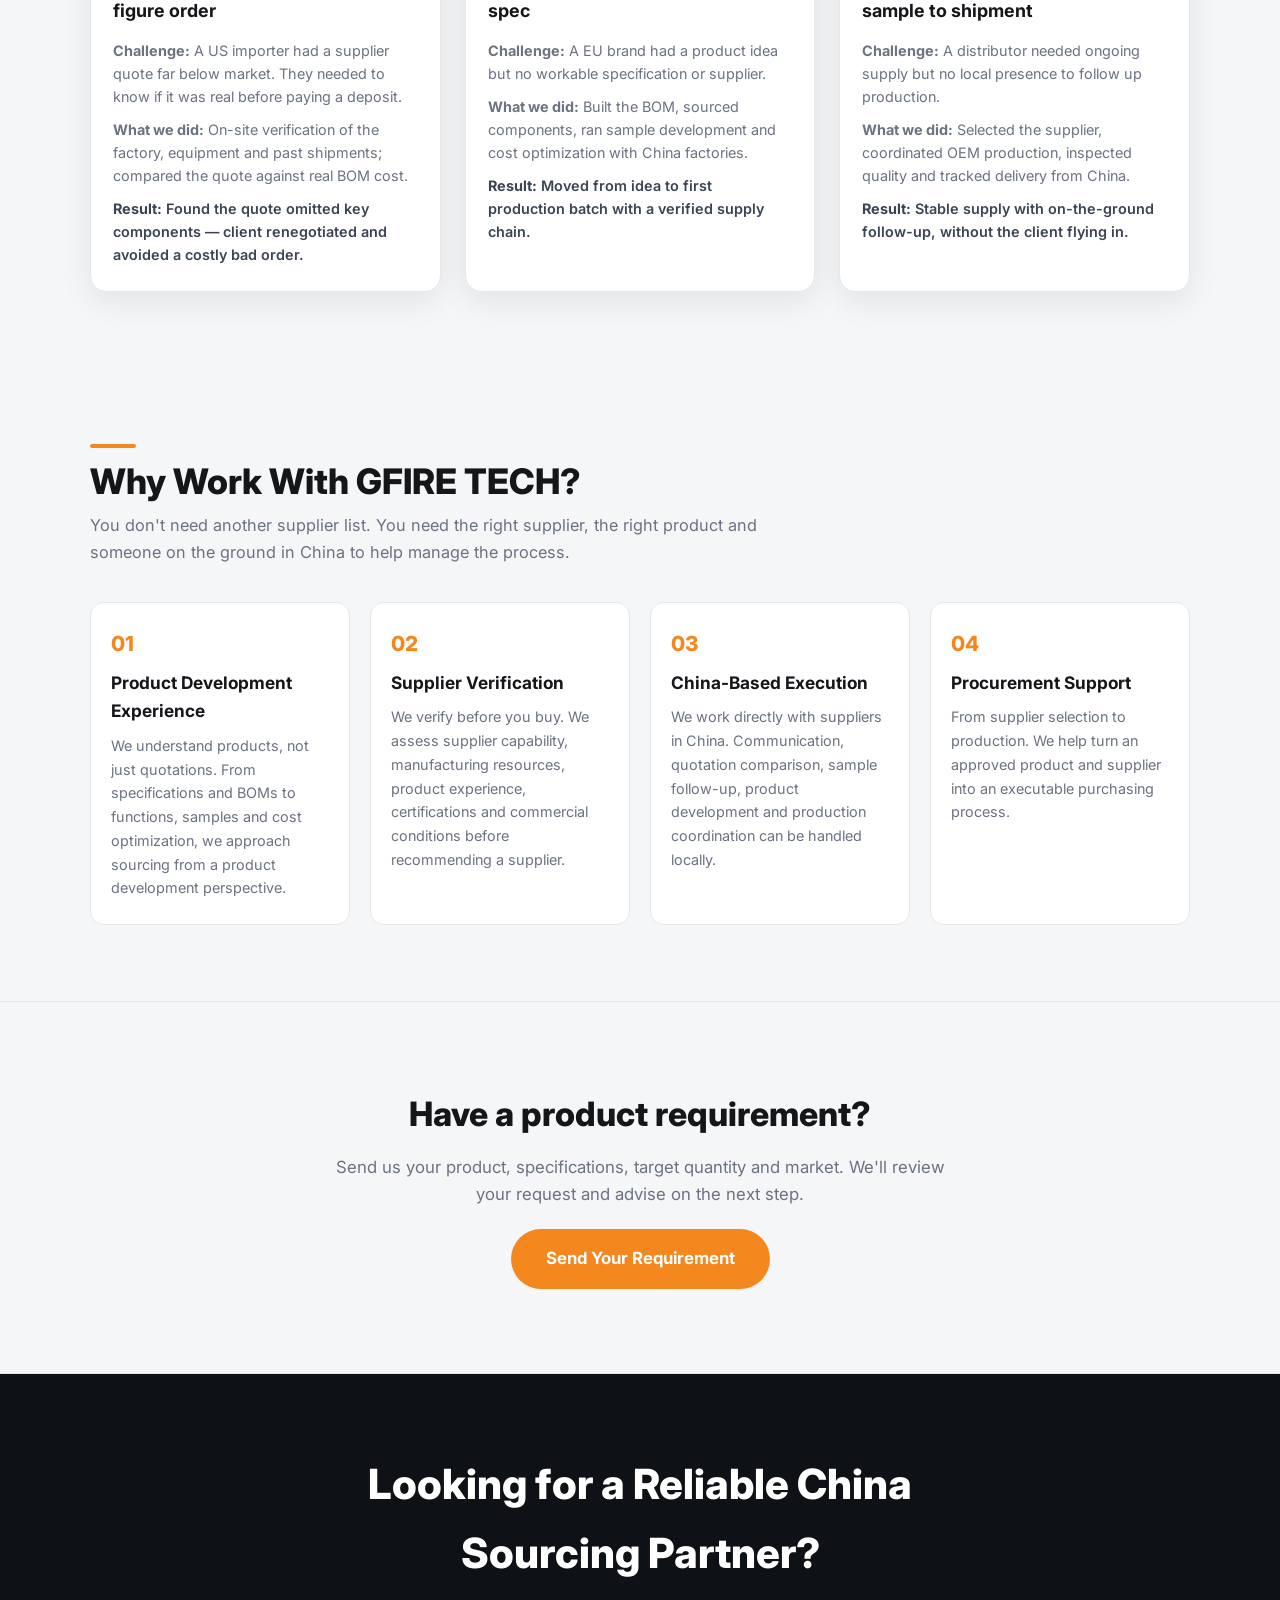
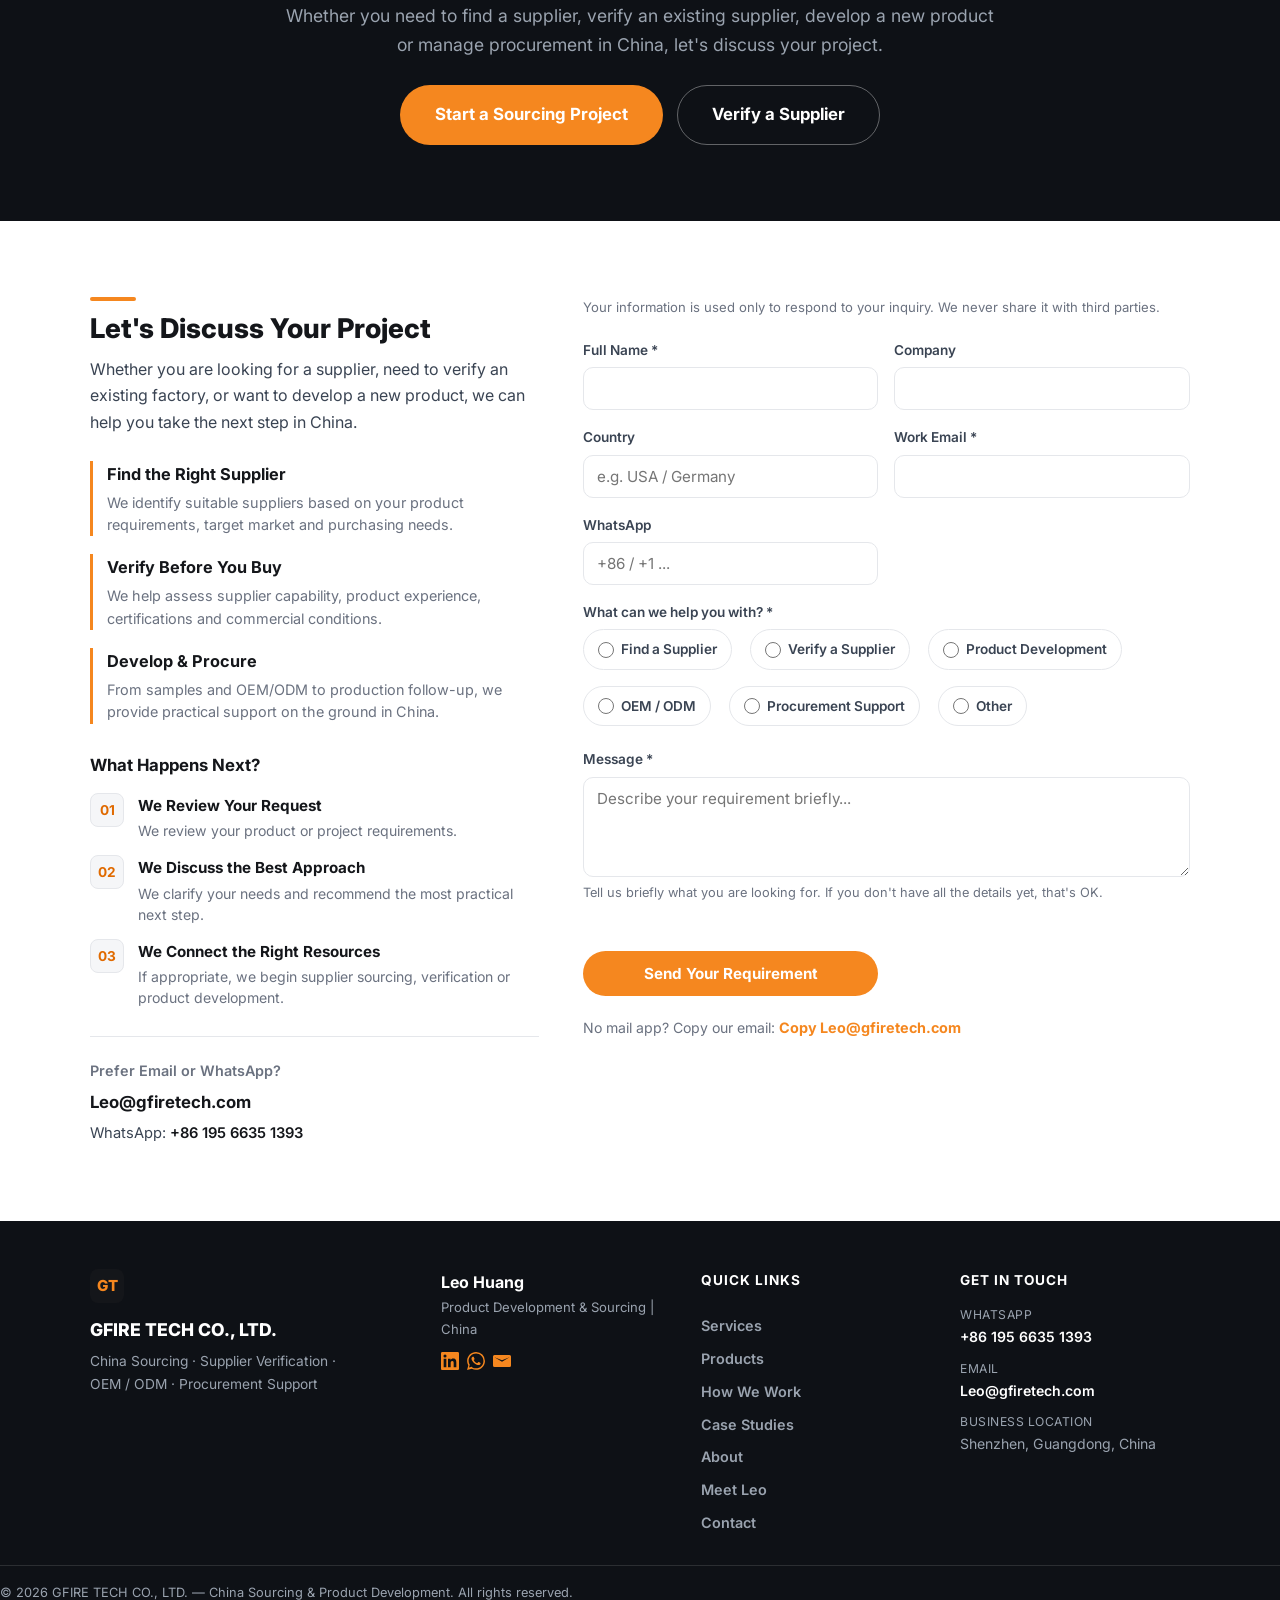
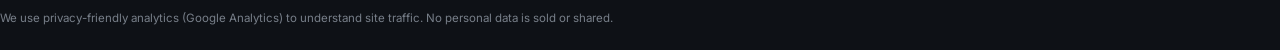
==== commit 8d017de8: "Add /services/ page (6 services + process + CTA), wire nav/footer to it, update sitemap" ====
--- a/index.html
+++ b/index.html
@@ -78,7 +78,7 @@
 
       <nav class="primary-nav" id="primaryNav" aria-label="Primary">
         <a href="#why-problem">Why Us</a>
-        <a href="#services">What We Do</a>
+        <a href="/services/">Services</a>
         <a href="/supplier-verification/">Supplier Verification</a>
         <a href="#products">Products</a>
         <a href="#how">How We Work</a>
@@ -895,7 +895,7 @@
       </div>
       <nav class="footer-nav" aria-label="Footer">
         <h4 class="footer-col-title">Quick Links</h4>
-        <a href="#services">What We Do</a>
+        <a href="/services/">Services</a>
         <a href="#products">Products</a>
         <a href="#how">How We Work</a>
         <a href="#cases">Case Studies</a>
--- a/assets/css/styles.css
+++ b/assets/css/styles.css
@@ -775,3 +775,29 @@
 @media (max-width: 600px) {
   .verify-page-card { flex-direction: column; align-items: flex-start; }
 }
+
+/* ---------- Services 页：标签组（Best for 等） ---------- */
+.tag-row { display: flex; flex-wrap: wrap; gap: 10px; margin: 4px 0 0; }
+.tag {
+  background: var(--bg-alt); border: 1px solid var(--border); border-radius: 999px;
+  padding: 7px 15px; font-size: 0.86rem; font-weight: 600; color: var(--ink-2);
+}
+.section-alt .tag { background: #fff; }
+
+/* ---------- Services 页：流程线（From concept to production） ---------- */
+.flow-line { display: flex; flex-wrap: wrap; align-items: center; gap: 10px 6px; margin: 14px 0 0; }
+.flow-step {
+  display: inline-flex; align-items: center; gap: 9px;
+  background: var(--bg-alt); border: 1px solid var(--border); border-radius: 999px;
+  padding: 8px 15px; font-size: 0.88rem; font-weight: 600; color: var(--ink-2); white-space: nowrap;
+}
+.flow-step .n {
+  flex: none; display: inline-grid; place-items: center; width: 22px; height: 22px;
+  border-radius: 50%; background: var(--accent); color: #fff; font-size: 0.74rem; font-weight: 800;
+}
+.flow-arrow { color: var(--muted); font-weight: 800; }
+@media (max-width: 600px) {
+  .flow-arrow { display: none; }
+  .flow-line { gap: 8px; }
+  .flow-step { flex: 1 1 100%; justify-content: flex-start; }
+}
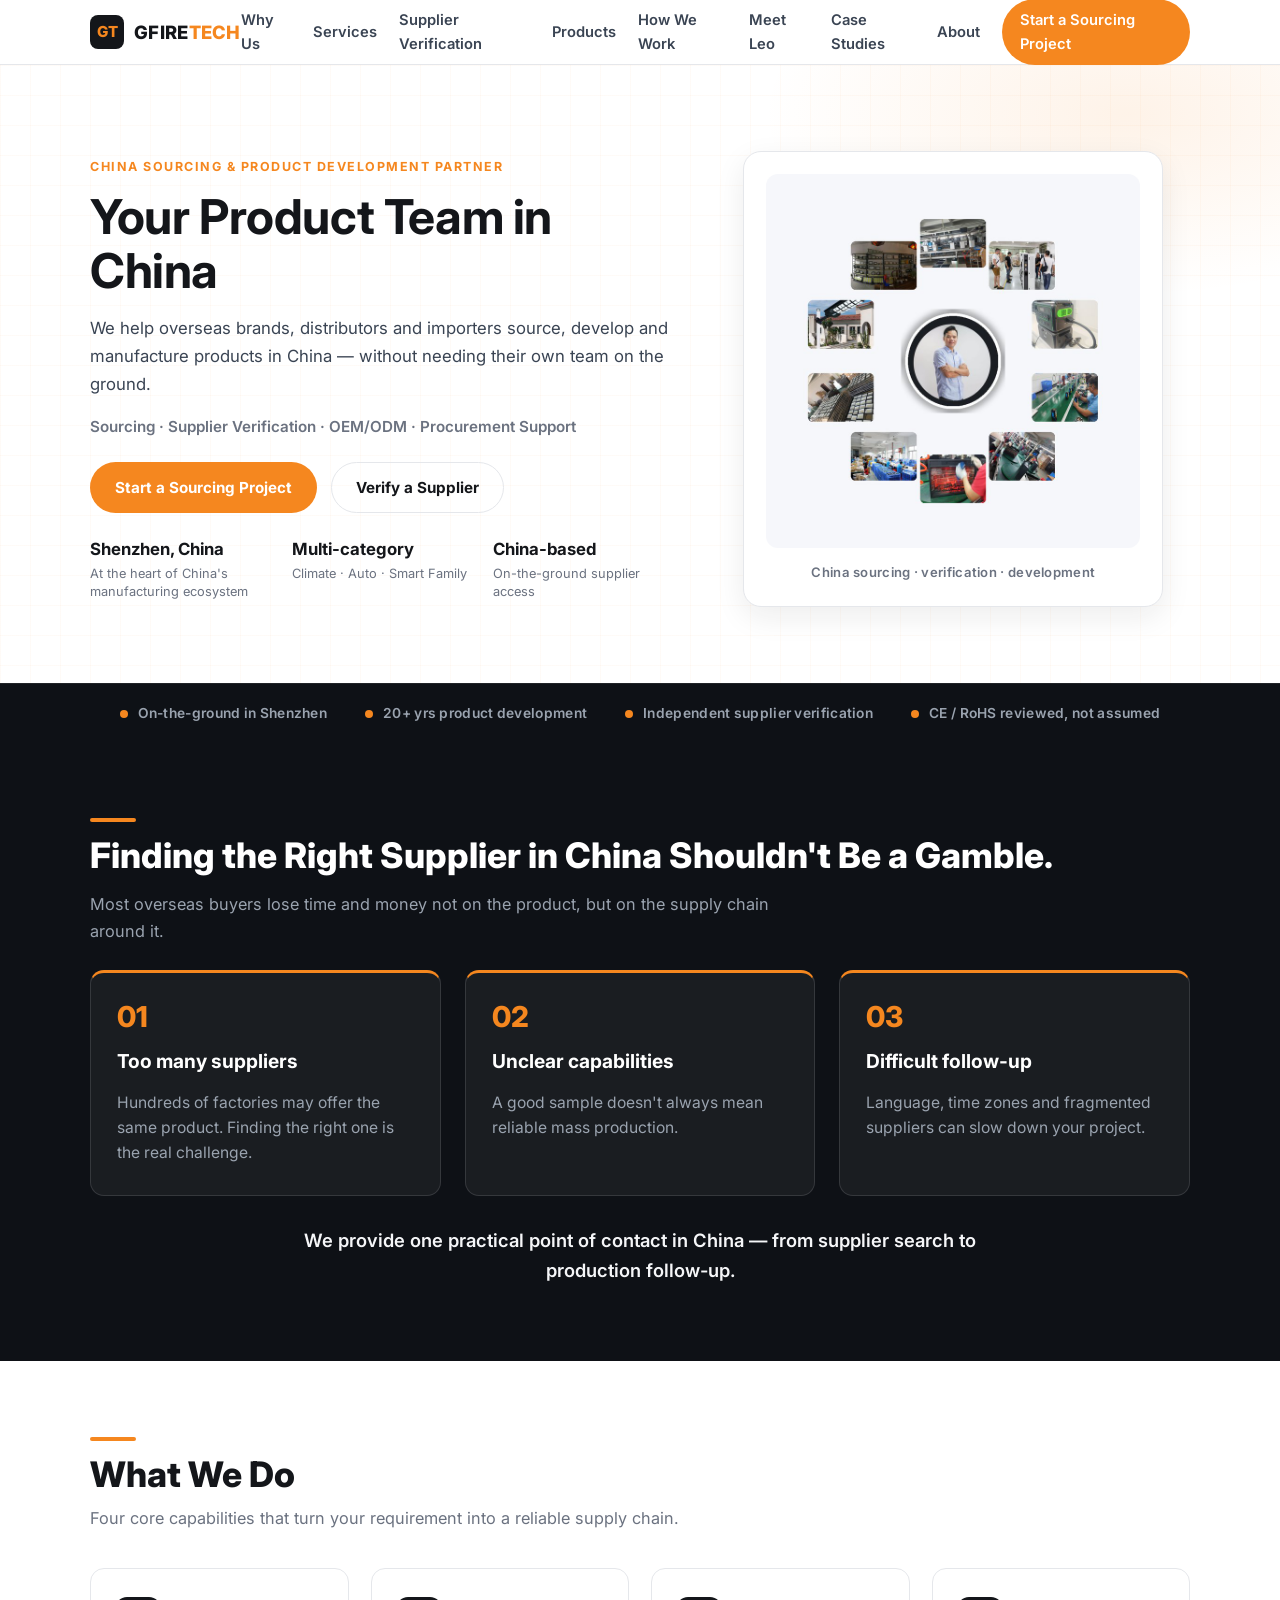
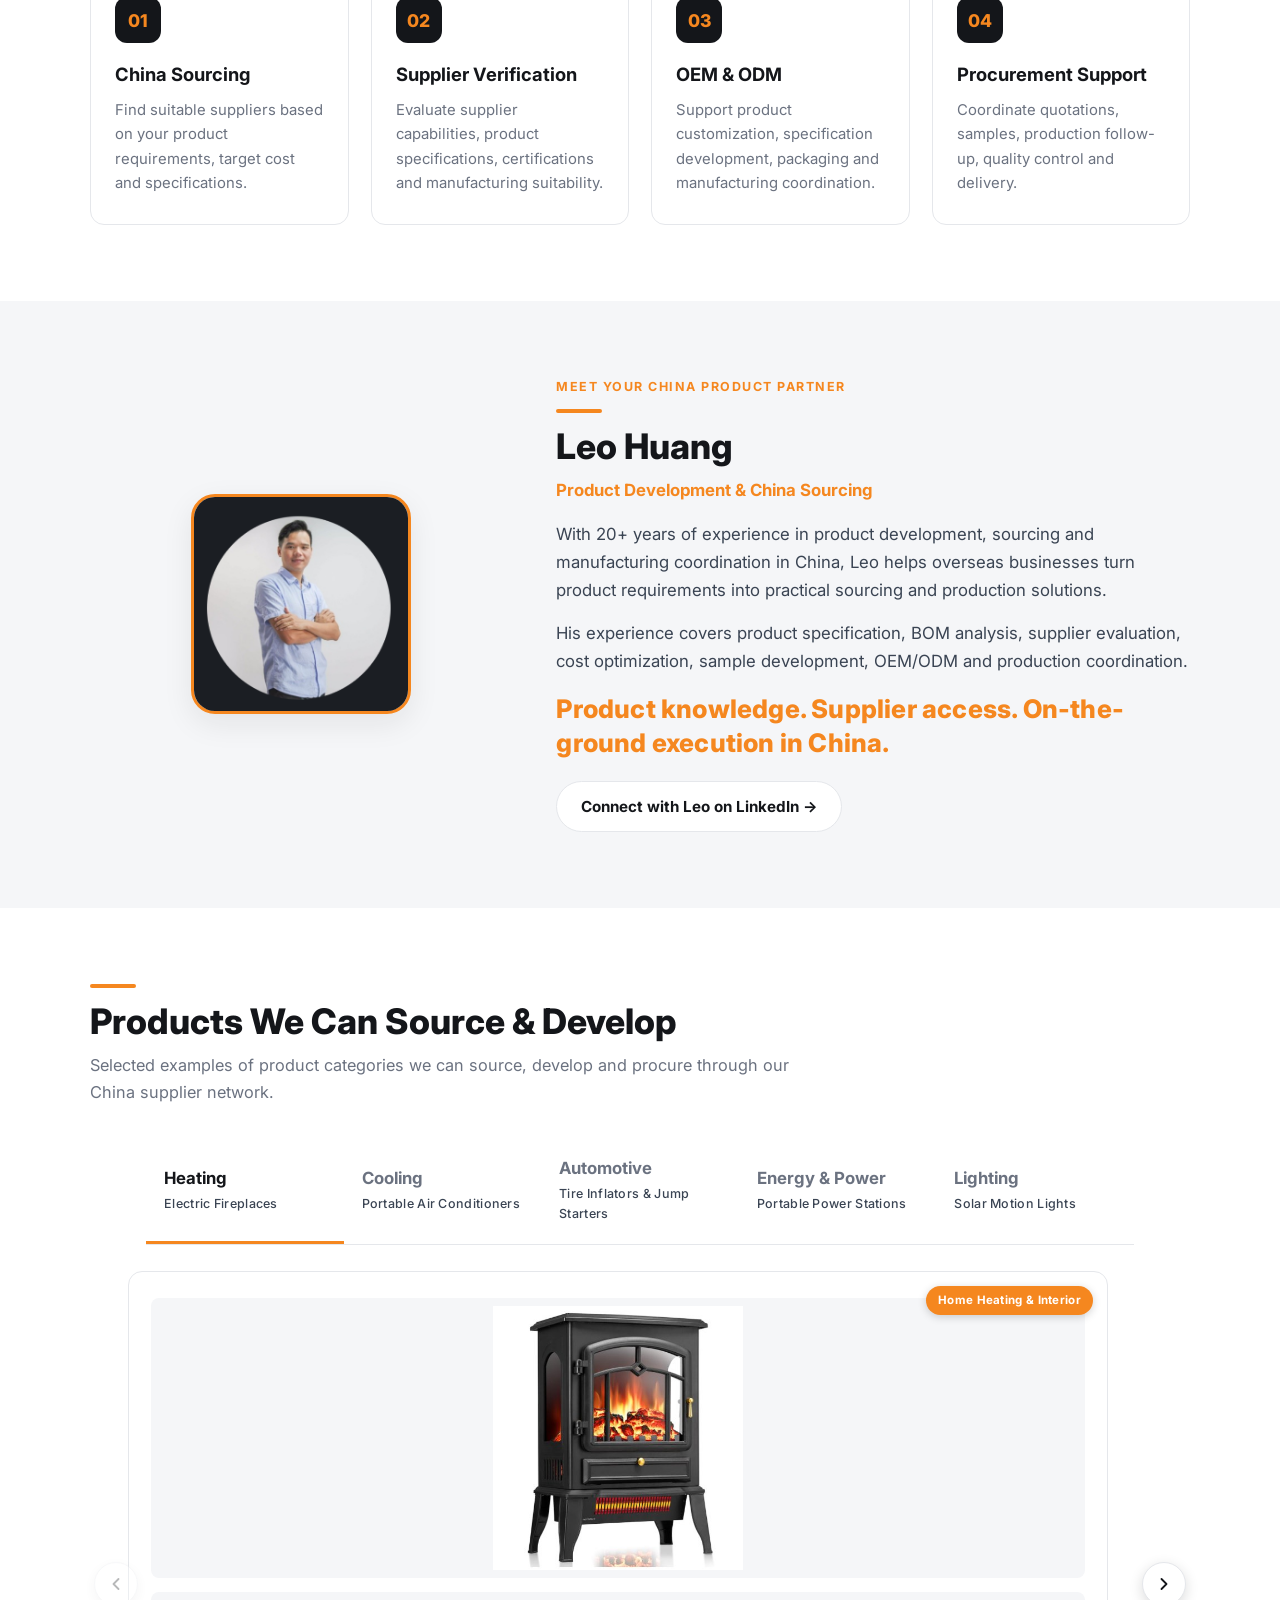
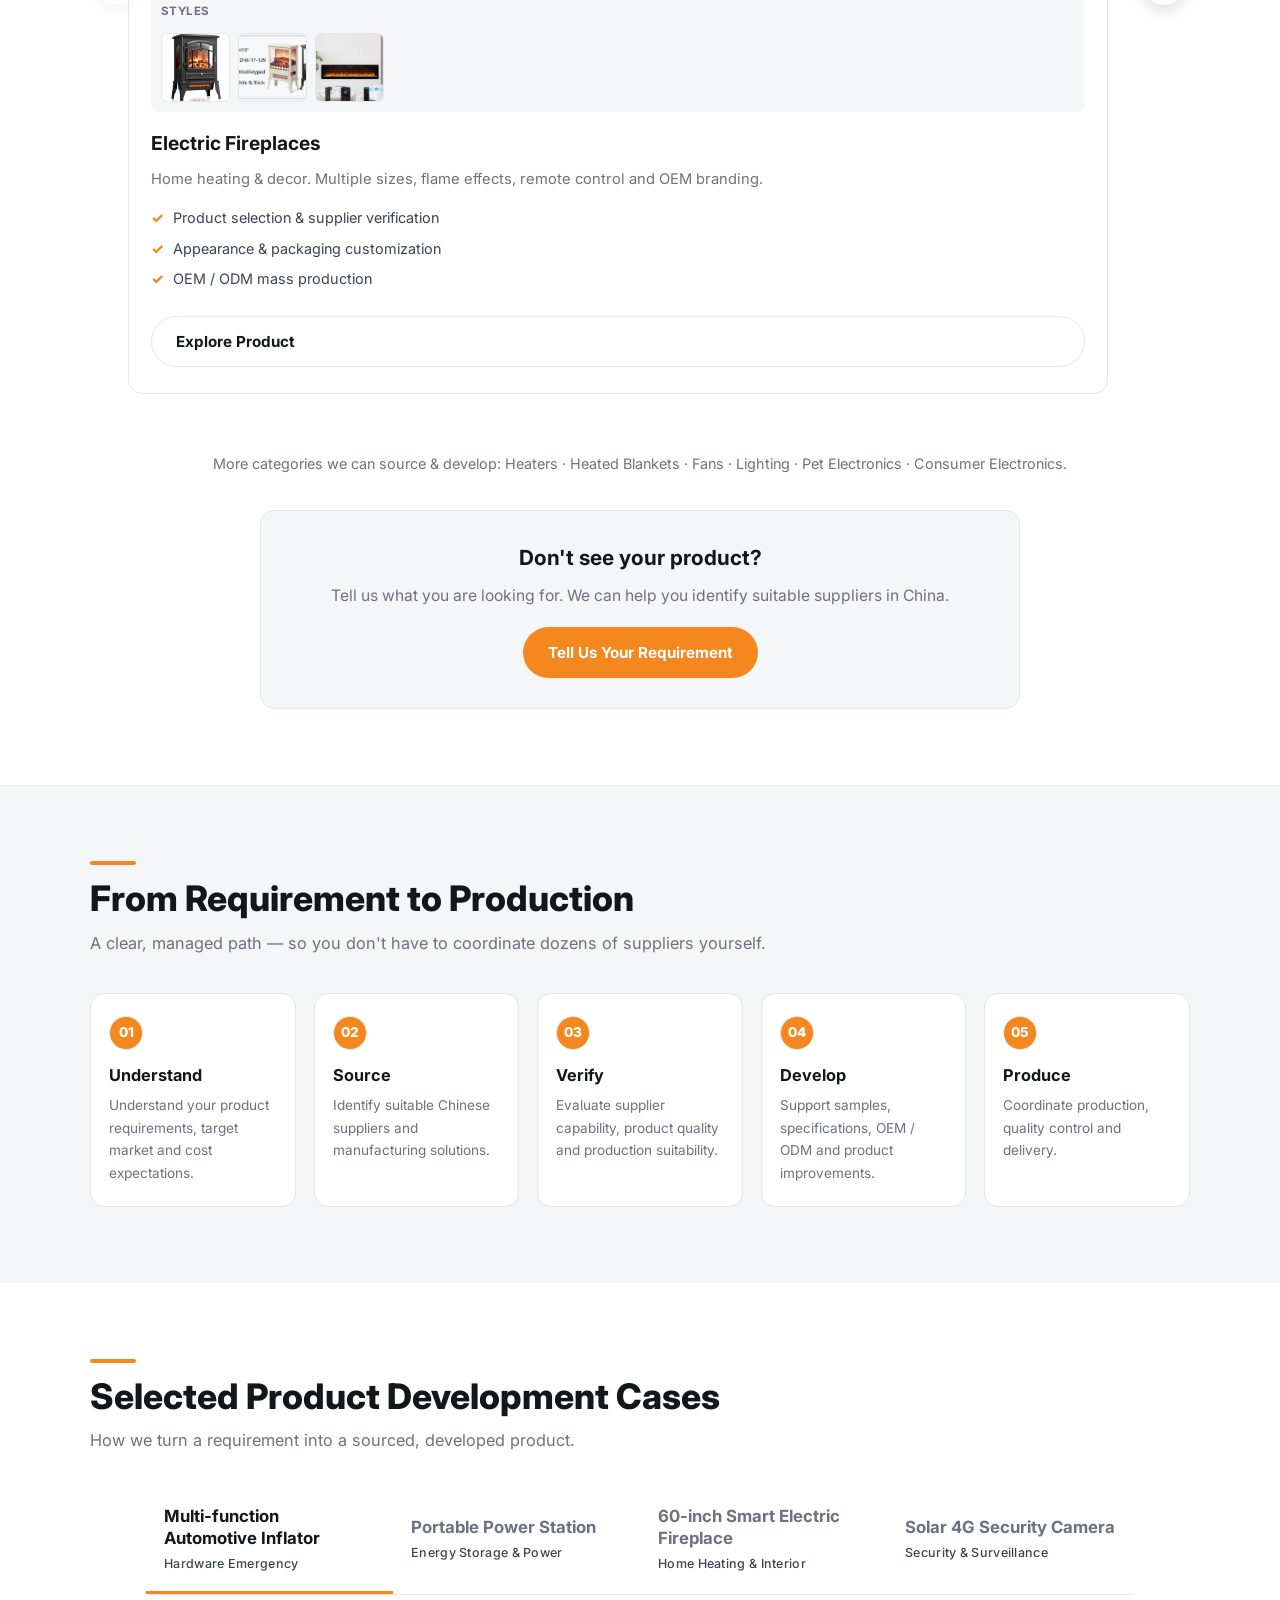
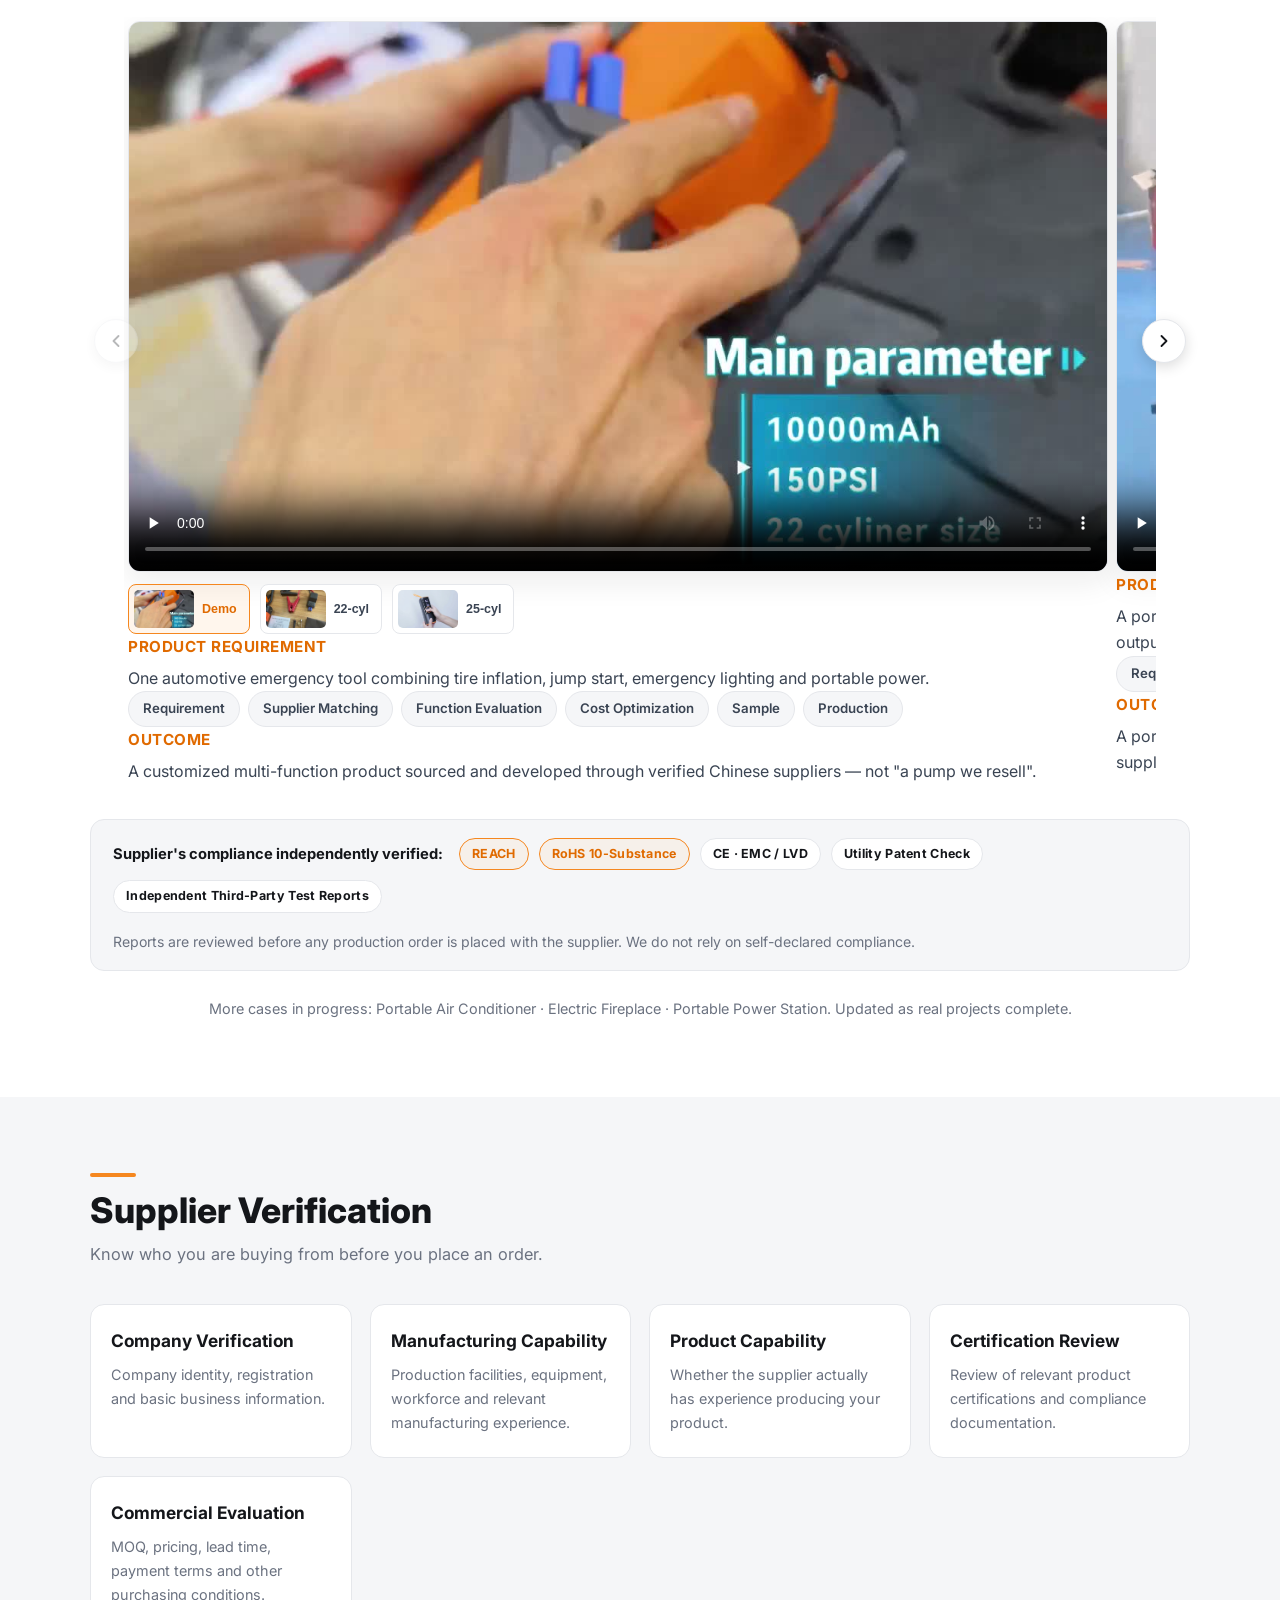
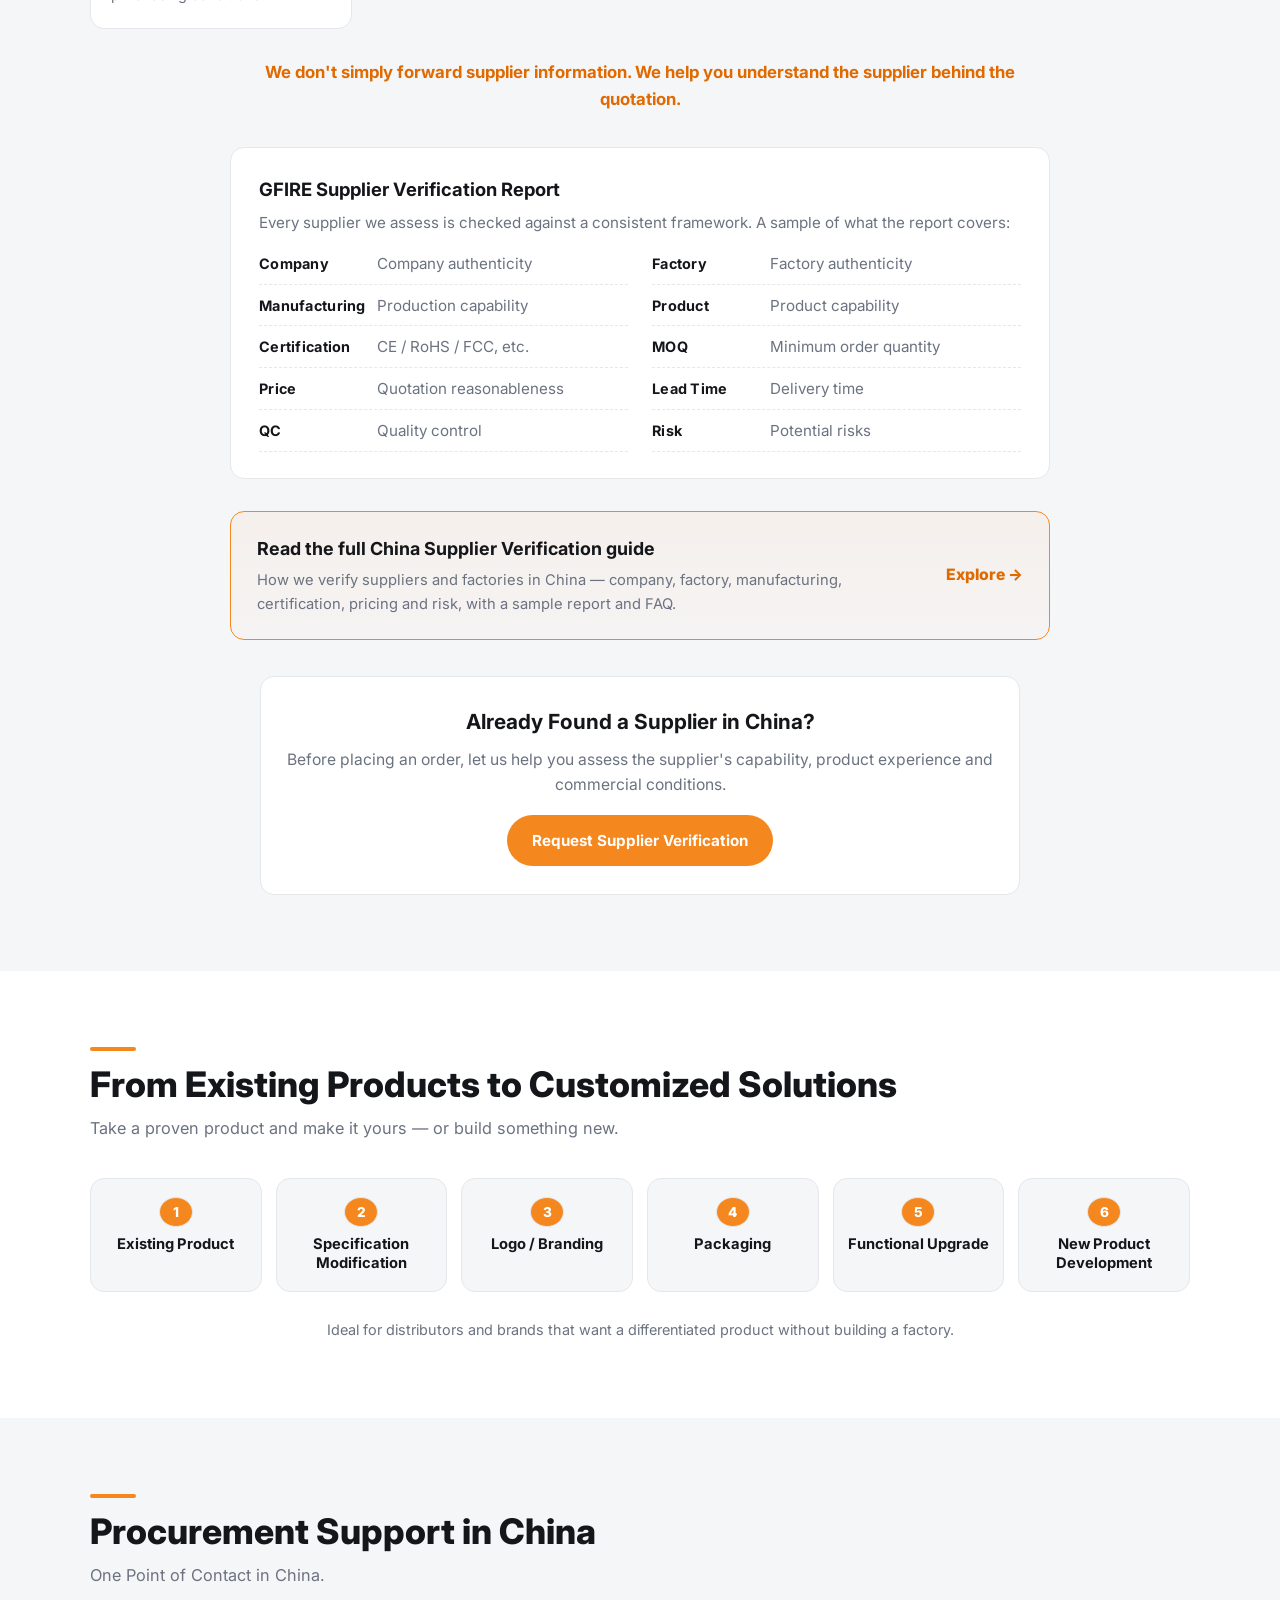
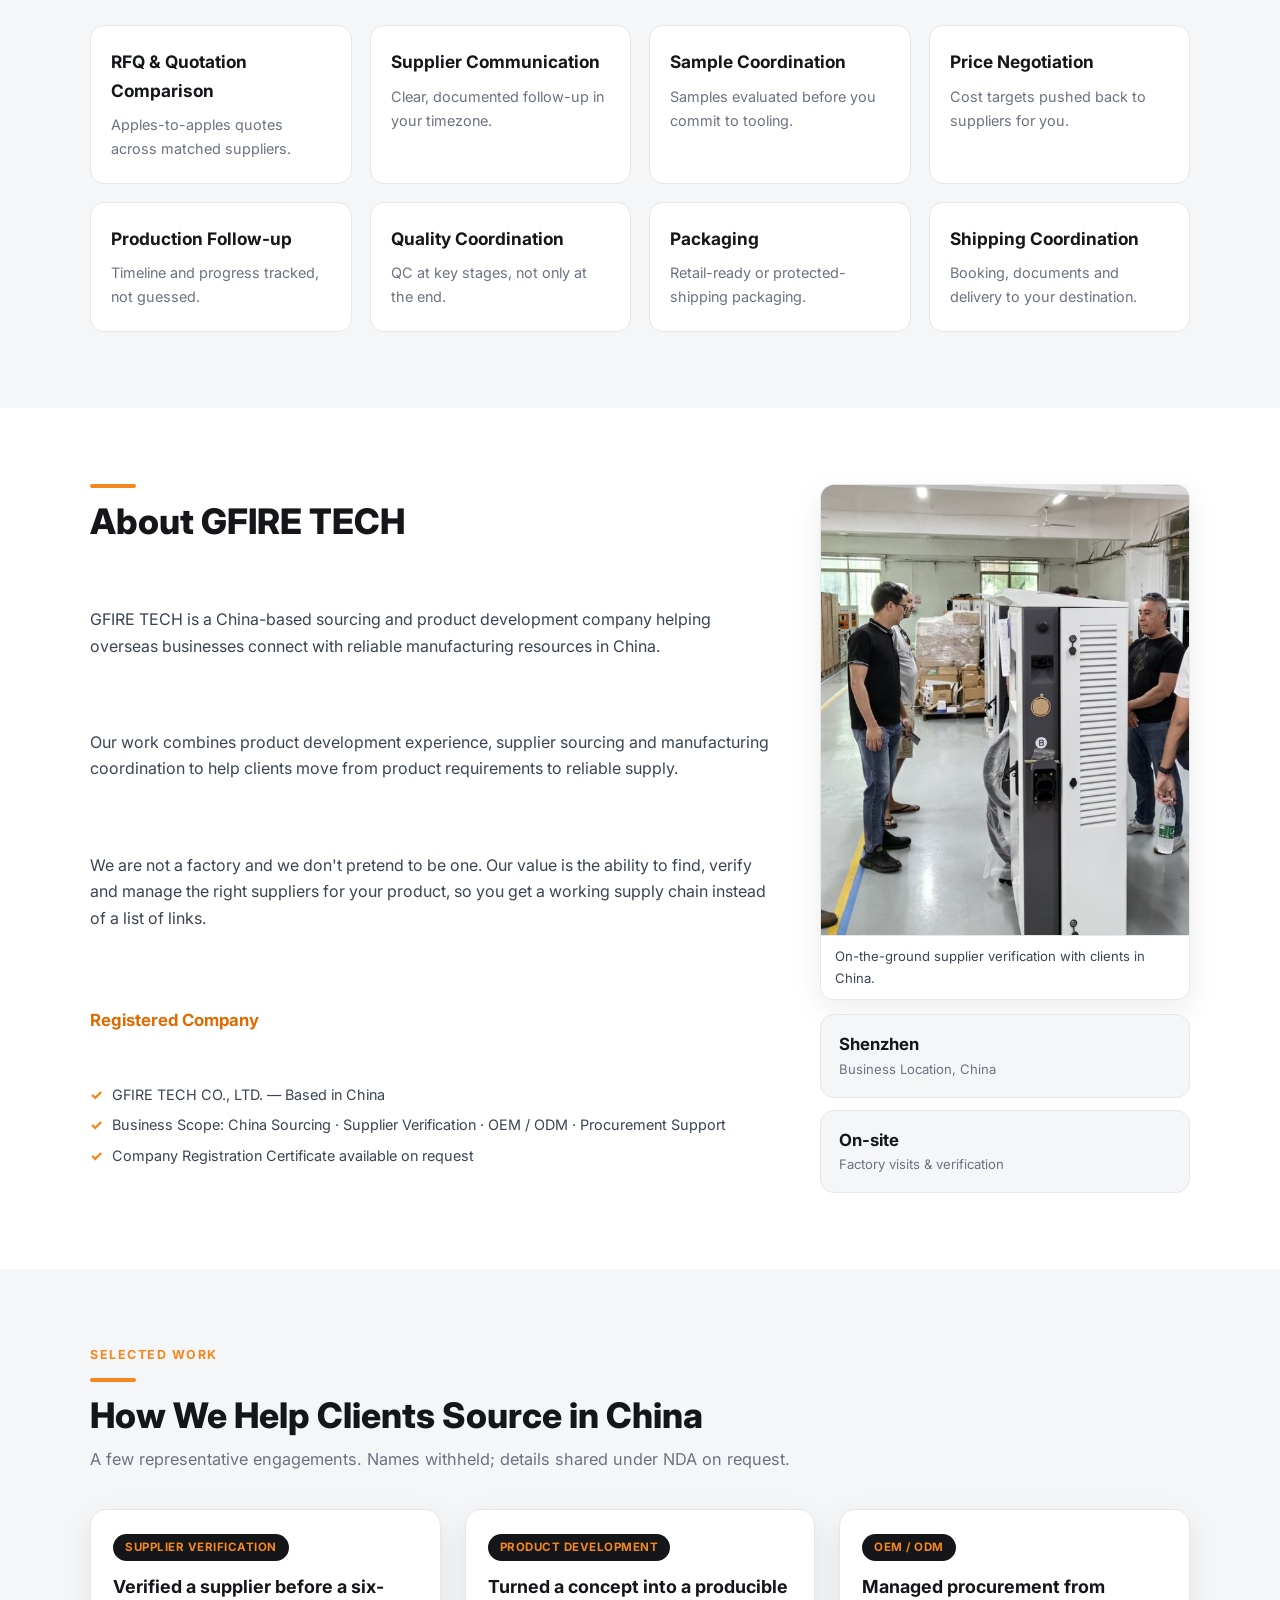
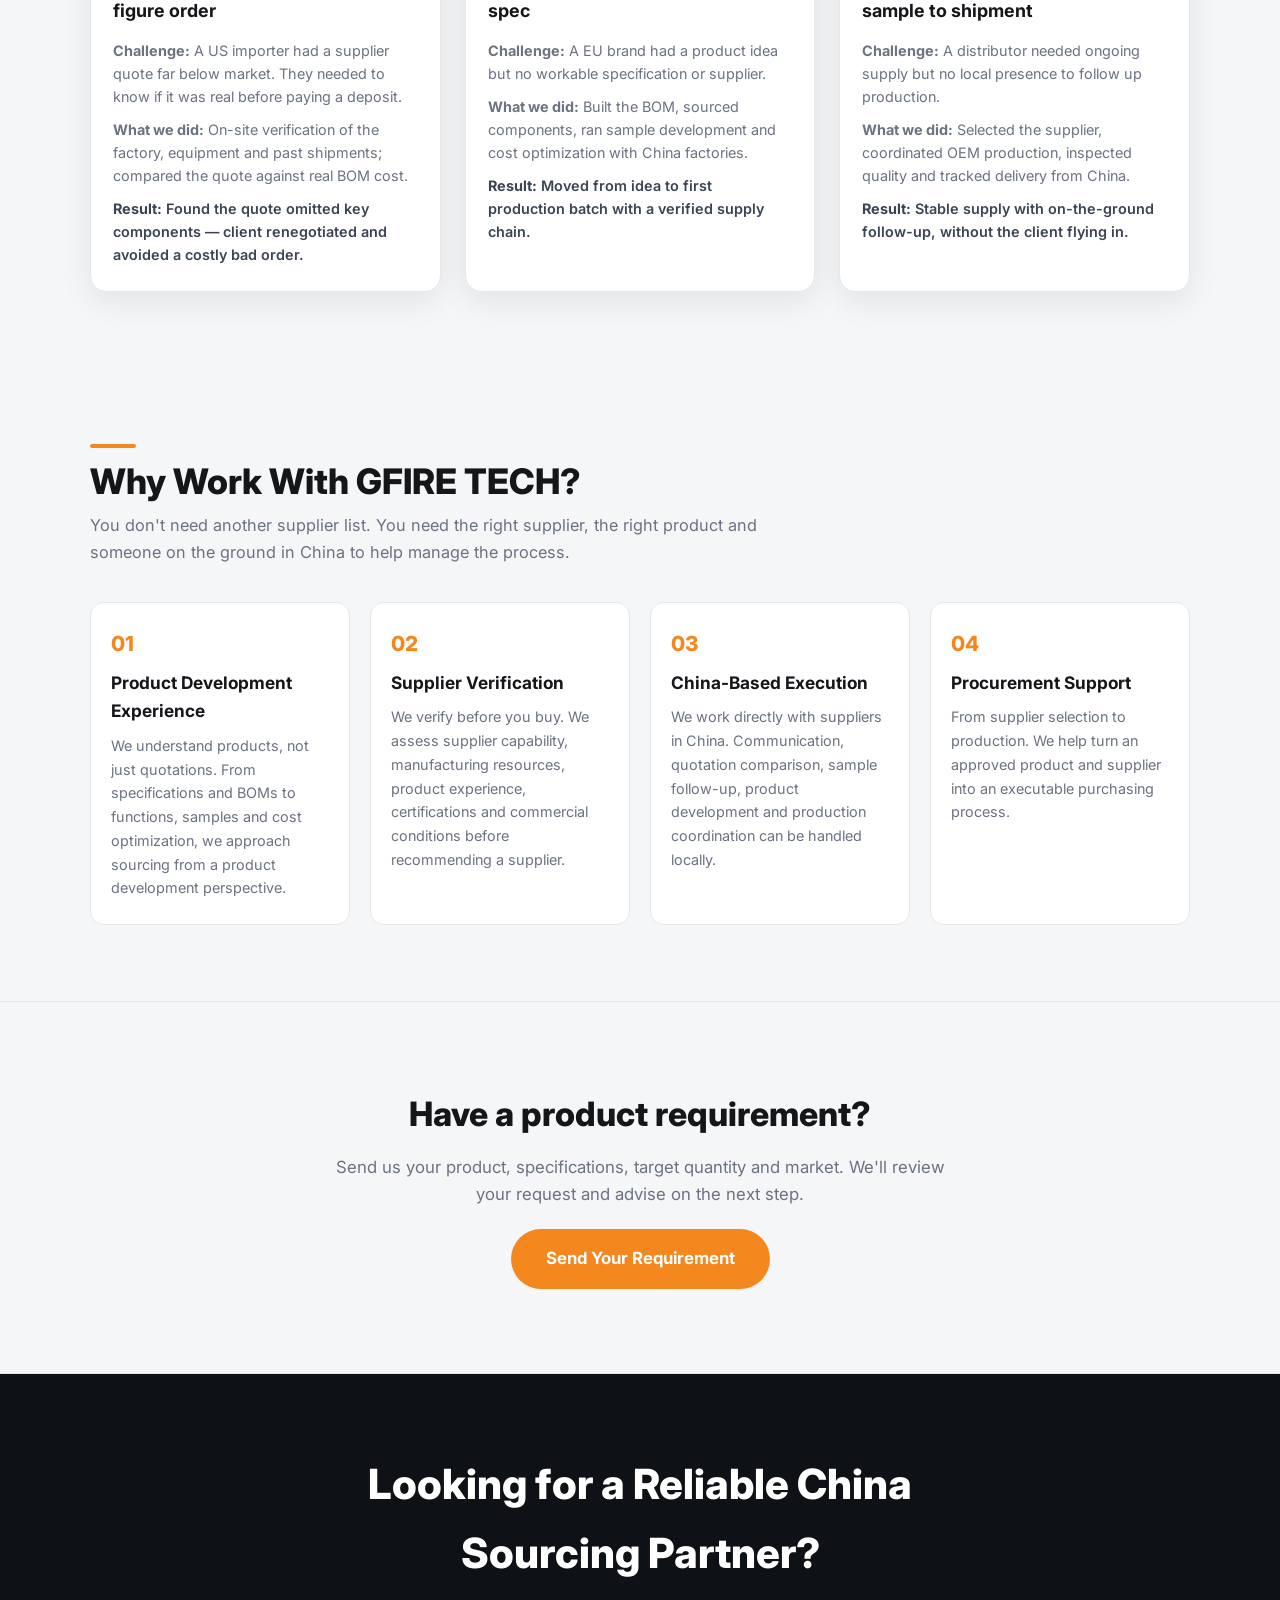
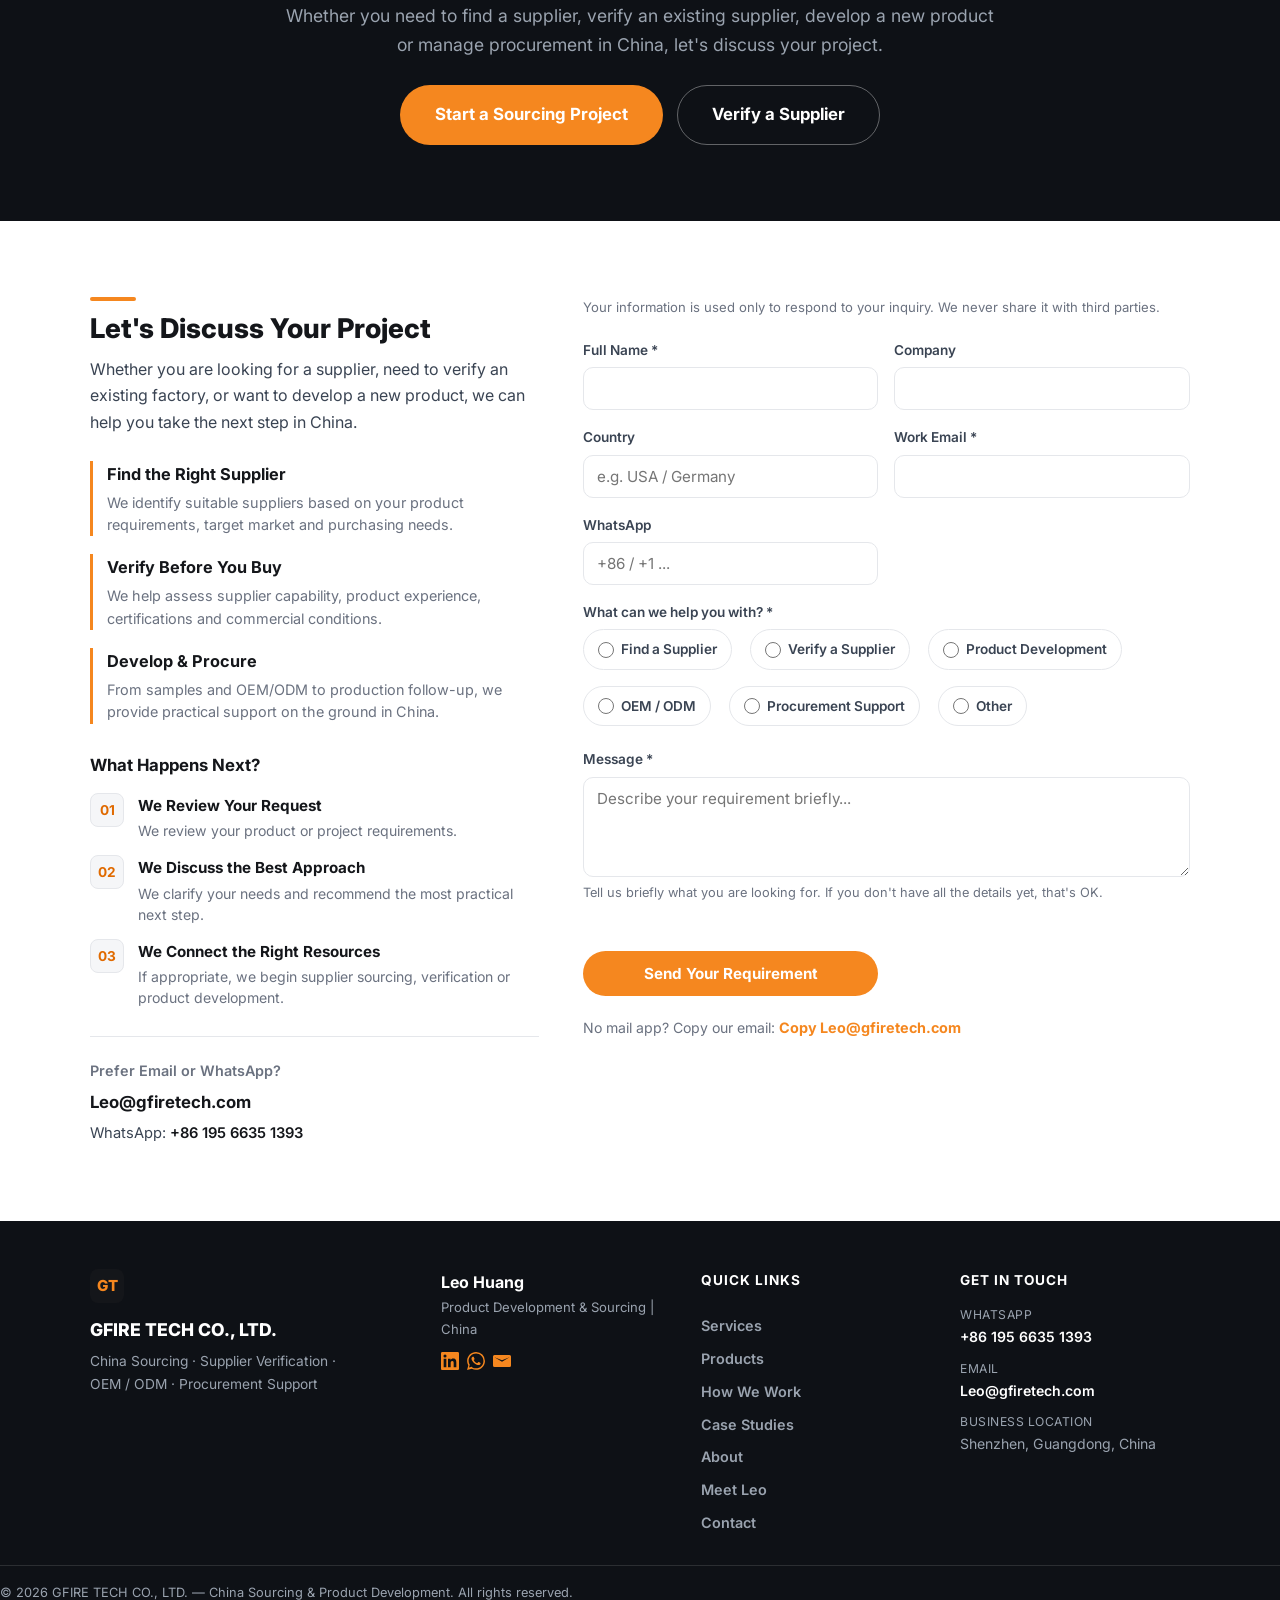
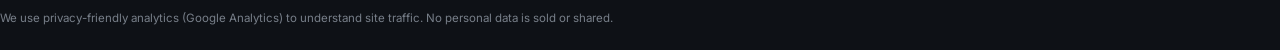
==== commit 70f90203: "homepage: sync Products #3 and #cases with /site/ - Energy & Power (Portable Power Stations), Solar " ====
--- a/index.html
+++ b/index.html
@@ -241,8 +241,8 @@
               <span class="product-tab-meta">Tire Inflators &amp; Jump Starters</span>
             </button>
             <button type="button" class="product-tab" data-target="3" role="tab" aria-selected="false">
-              <span class="product-tab-title">Family Care</span>
-              <span class="product-tab-meta">Children's Bed Wetting Alarms</span>
+              <span class="product-tab-title">Energy &amp; Power</span>
+              <span class="product-tab-meta">Portable Power Stations</span>
             </button>
             <button type="button" class="product-tab" data-target="4" role="tab" aria-selected="false">
               <span class="product-tab-title">Lighting</span>
@@ -319,23 +319,23 @@
 
             <div class="product-slide" role="tabpanel">
               <article class="product-card">
-                <img class="product-image" src="assets/img/product-alarm-1.jpg" alt="Children's bed wetting alarm wristband with wireless receiver and clip-on sensor, orange finish" loading="lazy">
+                <img class="product-image" src="assets/img/product-power-1.jpg" alt="Portable power station range in multiple capacities stacked in the factory, pure sine wave 230V/3600W output" width="600" height="800" loading="lazy">
                 <div class="product-variants" aria-label="Available configurations and angles">
                   <span class="product-variants-label">Configurations</span>
-                  <img src="assets/img/product-alarm-2.jpg" alt="Child sleeping while wearing the bed wetting alarm wristband, scientific parenting reminder" loading="lazy">
-                  <img src="assets/img/product-alarm-3.jpg" alt="Baby wearing urine test reminder alarm with automatic signal alert to parents" loading="lazy">
-                  <img src="assets/img/product-alarm-4.jpg" alt="Dual alarm modes: high frequency vibration and buzzer alarm" loading="lazy">
-                  <img src="assets/img/product-alarm-5.jpg" alt="Toddler wearing comfortable anti-lost bed wetting alarm wristband" loading="lazy">
+                  <img src="assets/img/product-power-2.jpg" alt="Batch of portable power stations on a production rack, assembled units and open chassis showing internal battery packs" loading="lazy">
+                  <img src="assets/img/product-power-3.jpg" alt="Open portable power station chassis during assembly, pure sine wave 120V/3600W with internal battery packs and wiring" loading="lazy">
+                  <img src="assets/img/product-power-4.jpg" alt="Portable power stations under burn-in aging test in the factory test area" loading="lazy">
+                  <img src="assets/img/product-power-5.jpg" alt="Portable power station on the test bench with four AC outlets, pure sine wave 230V/3600W" loading="lazy">
                 </div>
-                <div class="product-tag">Smart Family &amp; Care</div>
-                <h3>Children's Bed Wetting Alarms</h3>
-                <p>Smart care device with sensor, alert and comfortable wearable. Consumer-electronics capability.</p>
+                <div class="product-tag">Energy Storage &amp; Power</div>
+                <h3>Portable Power Stations</h3>
+                <p>Outdoor, camping, RV and home-backup power. Multiple capacities, pure-sine-wave AC output, solar input and fast recharge — factory photos taken on site.</p>
                 <ul class="ticks">
-                  <li>Product development &amp; BOM</li>
-                  <li>Supplier verification &amp; sample</li>
-                  <li>OEM / ODM mass production</li>
+                  <li>Capacity &amp; spec configuration (300Wh–3600W class)</li>
+                  <li>Supplier verification &amp; aging test follow-up</li>
+                  <li>OEM / ODM branding &amp; custom battery config</li>
                 </ul>
-                <a href="#contact" class="btn btn-outline" data-product="Children's Bed Wetting Alarm">Explore Product</a>
+                <a href="#contact" class="btn btn-outline" data-product="Portable Power Station">Explore Product</a>
               </article>
             </div>
 
@@ -409,16 +409,16 @@
               <span class="case-tab-meta">Hardware Emergency</span>
             </button>
             <button type="button" class="case-tab" data-target="1" role="tab" aria-selected="false">
-              <span class="case-tab-title">Children's Bed Wetting Alarm</span>
-              <span class="case-tab-meta">Smart Family Care</span>
+              <span class="case-tab-title">Portable Power Station</span>
+              <span class="case-tab-meta">Energy Storage &amp; Power</span>
             </button>
             <button type="button" class="case-tab" data-target="2" role="tab" aria-selected="false">
               <span class="case-tab-title">60-inch Smart Electric Fireplace</span>
               <span class="case-tab-meta">Home Heating &amp; Interior</span>
             </button>
             <button type="button" class="case-tab" data-target="3" role="tab" aria-selected="false">
-              <span class="case-tab-title">Solar Motion Lights</span>
-              <span class="case-tab-meta">Lighting &amp; Outdoor</span>
+              <span class="case-tab-title">Solar 4G Security Camera</span>
+              <span class="case-tab-meta">Security &amp; Surveillance</span>
             </button>
           </div>
 
@@ -455,27 +455,27 @@
             </div>
 
             <div class="case-slide" role="tabpanel">
-              <div class="case-video portrait-video">
-                <video controls preload="none" playsinline poster="assets/videos/alarm-demo-en-poster.jpg">
-                  <source src="assets/videos/alarm-demo-en.mp4" type="video/mp4">
+              <div class="case-video">
+                <video controls preload="none" playsinline poster="assets/videos/portable-power-poster.jpg">
+                  <source src="assets/videos/portable-power.mp4" type="video/mp4">
                   Your browser does not support the video tag.
                 </video>
               </div>
               <div class="case-block">
                 <h4>Product Requirement</h4>
-                <p>A gentle wetness alarm with a comfortable wristband receiver, clip-on sensor, anti-loss reminder and clear alert — for bed wetting training at home.</p>
+                <p>A portable power station line for outdoor, camping, RV and home backup — high-capacity LiFePO4 battery, pure-sine-wave AC output, solar input and fast recharge in one product.</p>
               </div>
               <div class="case-flow">
                 <span>Requirement</span><span>Supplier Matching</span><span>Function Evaluation</span><span>Sample</span><span>Production</span>
               </div>
               <div class="case-block">
                 <h4>Outcome</h4>
-                <p>A wearable smart alarm sourced and developed through verified Chinese suppliers — sensor + wristband configuration, OEM branding available.</p>
+                <p>A portable power station range (multiple capacities up to 3600W pure sine wave) sourced and developed through verified Chinese suppliers — aging test and certification follow-up included, OEM branding available.</p>
               </div>
             </div>
 
             <div class="case-slide" role="tabpanel">
-              <div class="case-video">
+              <div class="case-video portrait-video">
                 <video controls preload="none" playsinline poster="assets/videos/fireplace-088-poster.jpg">
                   <source src="assets/videos/fireplace-088.mp4" type="video/mp4">
                   Your browser does not support the video tag.
@@ -503,14 +503,14 @@
               </div>
               <div class="case-block">
                 <h4>Product Requirement</h4>
-                <p>Weatherproof solar outdoor lighting with PIR motion sensor, IP65 housing, remote control and multiple wattage options — for garden, courtyard and outdoor security use.</p>
+                <p>A wire-free 3-in-1 security camera combining a solar panel, rechargeable battery and 4G LTE connectivity — for gates, farms, construction sites and other off-grid locations without WiFi or mains power.</p>
               </div>
               <div class="case-flow">
                 <span>Requirement</span><span>Supplier Matching</span><span>Function Evaluation</span><span>Sample</span><span>Production</span>
               </div>
               <div class="case-block">
                 <h4>Outcome</h4>
-                <p>A CE-ready solar lighting line sourced and developed through verified Chinese suppliers — OEM branding, custom wattage and housing options available.</p>
+                <p>A solar + battery + 4G security camera line sourced from a verified Chinese manufacturer — footage taken during our on-site factory visit. OEM branding and custom configurations available.</p>
               </div>
             </div>
           </div>
@@ -526,7 +526,7 @@
           <p>Reports are reviewed before any production order is placed with the supplier. We do not rely on self-declared compliance.</p>
         </div>
 
-        <p class="more-cats">More cases in progress: Portable Air Conditioner · Electric Fireplace · Children's Bed Wetting Alarm. Updated as real projects complete.</p>
+        <p class="more-cats">More cases in progress: Portable Air Conditioner · Electric Fireplace · Portable Power Station. Updated as real projects complete.</p>
       </div>
     </section>
 
--- a/assets/css/styles.css
+++ b/assets/css/styles.css
@@ -801,3 +801,33 @@
   .flow-line { gap: 8px; }
   .flow-step { flex: 1 1 100%; justify-content: flex-start; }
 }
+
+/* ---------- Services 页：服务视觉卡（替代重复照片） ---------- */
+.svc-visual {
+  flex: 1 1 auto; display: flex; flex-direction: column;
+  position: relative; padding: 30px 28px;
+  background:
+    radial-gradient(440px 200px at 100% 0%, rgba(245,135,31,0.12), transparent 70%),
+    linear-gradient(135deg, #16181c, #1f2228);
+  border: 1px solid rgba(245,135,31,0.35);
+  border-radius: var(--radius);
+  box-shadow: var(--shadow); overflow: hidden;
+}
+.svc-visual-top { display: flex; align-items: center; justify-content: space-between; gap: 16px; }
+.svc-visual .svc-icon {
+  flex: none; width: 52px; height: 52px; border-radius: 12px;
+  background: rgba(245,135,31,0.12); color: var(--accent);
+  display: grid; place-items: center;
+}
+.svc-visual .svc-icon svg { width: 28px; height: 28px; display: block; }
+.svc-visual-no {
+  font-size: 4.4rem; font-weight: 800; line-height: 1; letter-spacing: -2px;
+  color: rgba(255,255,255,0.14); user-select: none;
+}
+.svc-visual-body { margin-top: auto; padding-top: 26px; }
+.svc-visual-kicker {
+  margin: 0 0 6px; font-size: 0.76rem; font-weight: 700; text-transform: uppercase;
+  letter-spacing: 1.2px; color: var(--accent);
+}
+.svc-visual-title { margin: 0 0 8px; color: #fff; font-size: 1.32rem; font-weight: 800; line-height: 1.25; }
+.svc-visual-desc { margin: 0; color: var(--on-dark-muted); font-size: 0.92rem; line-height: 1.62; }
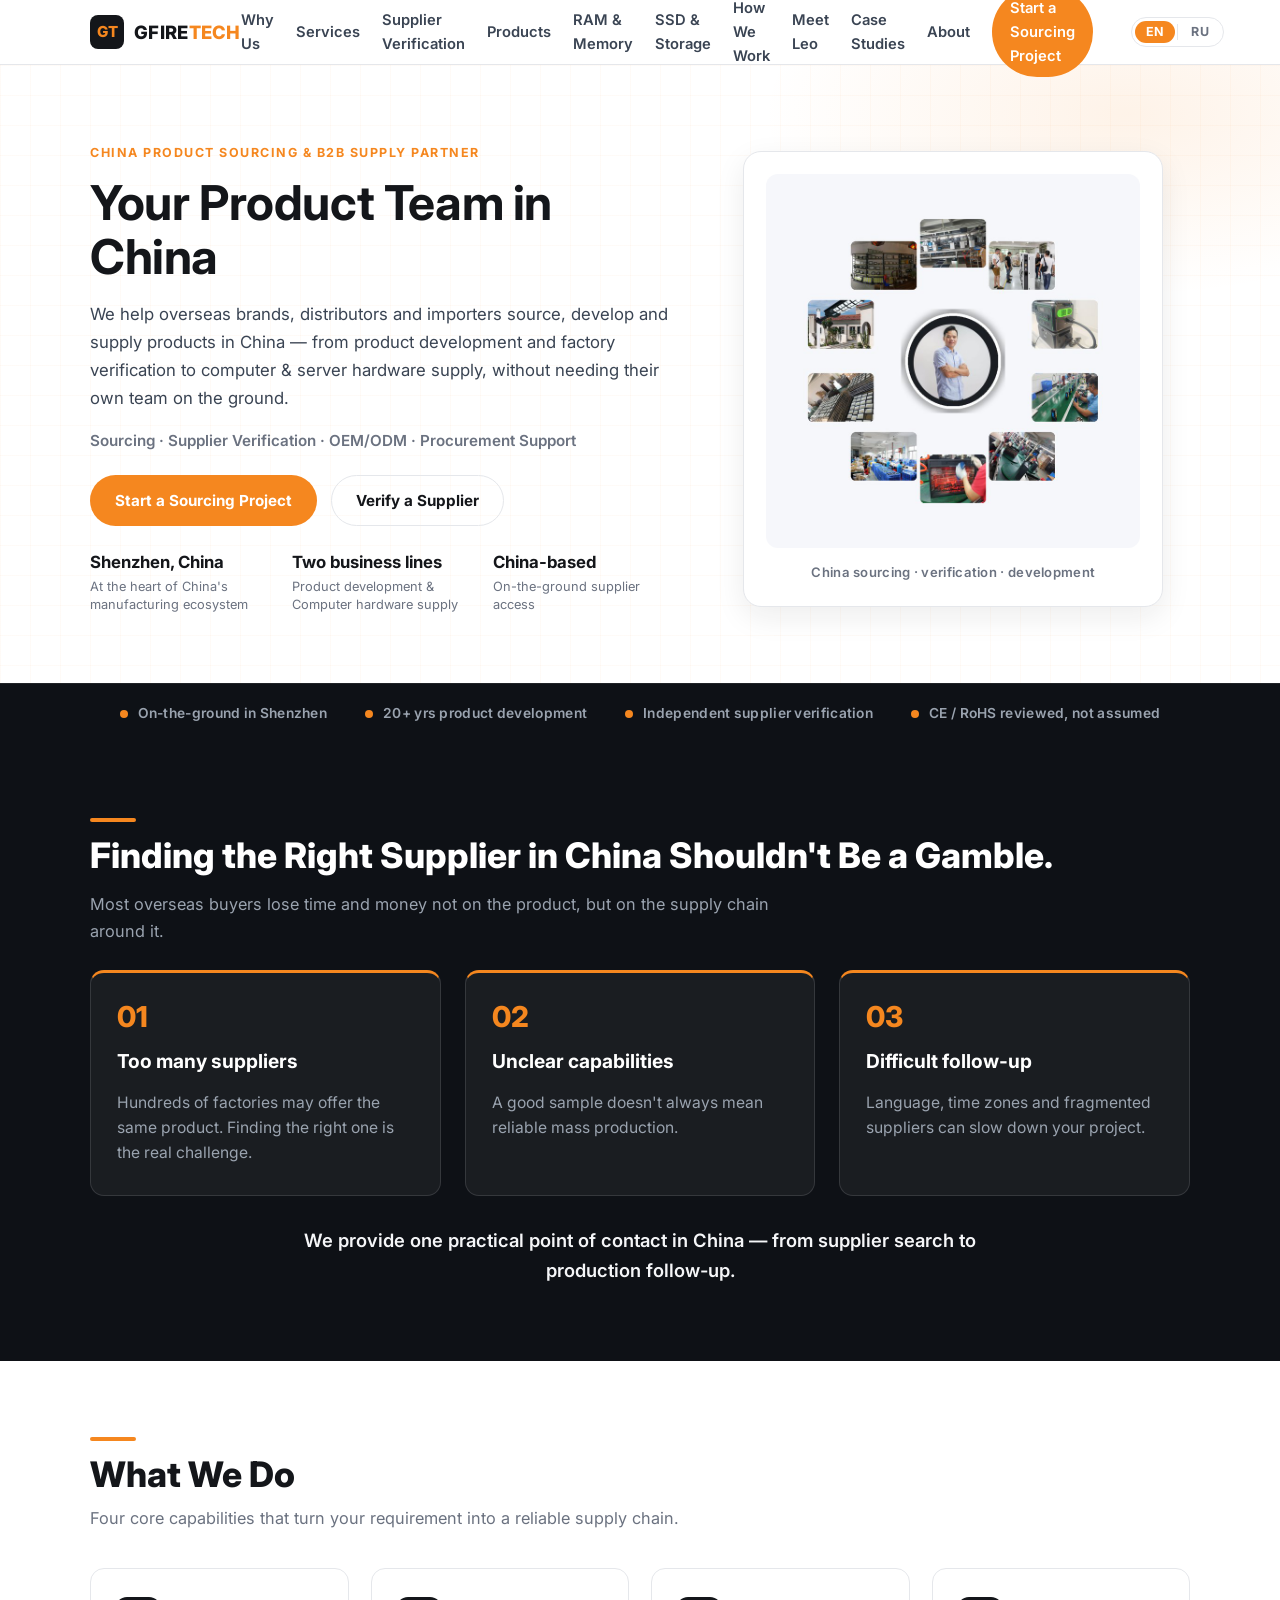
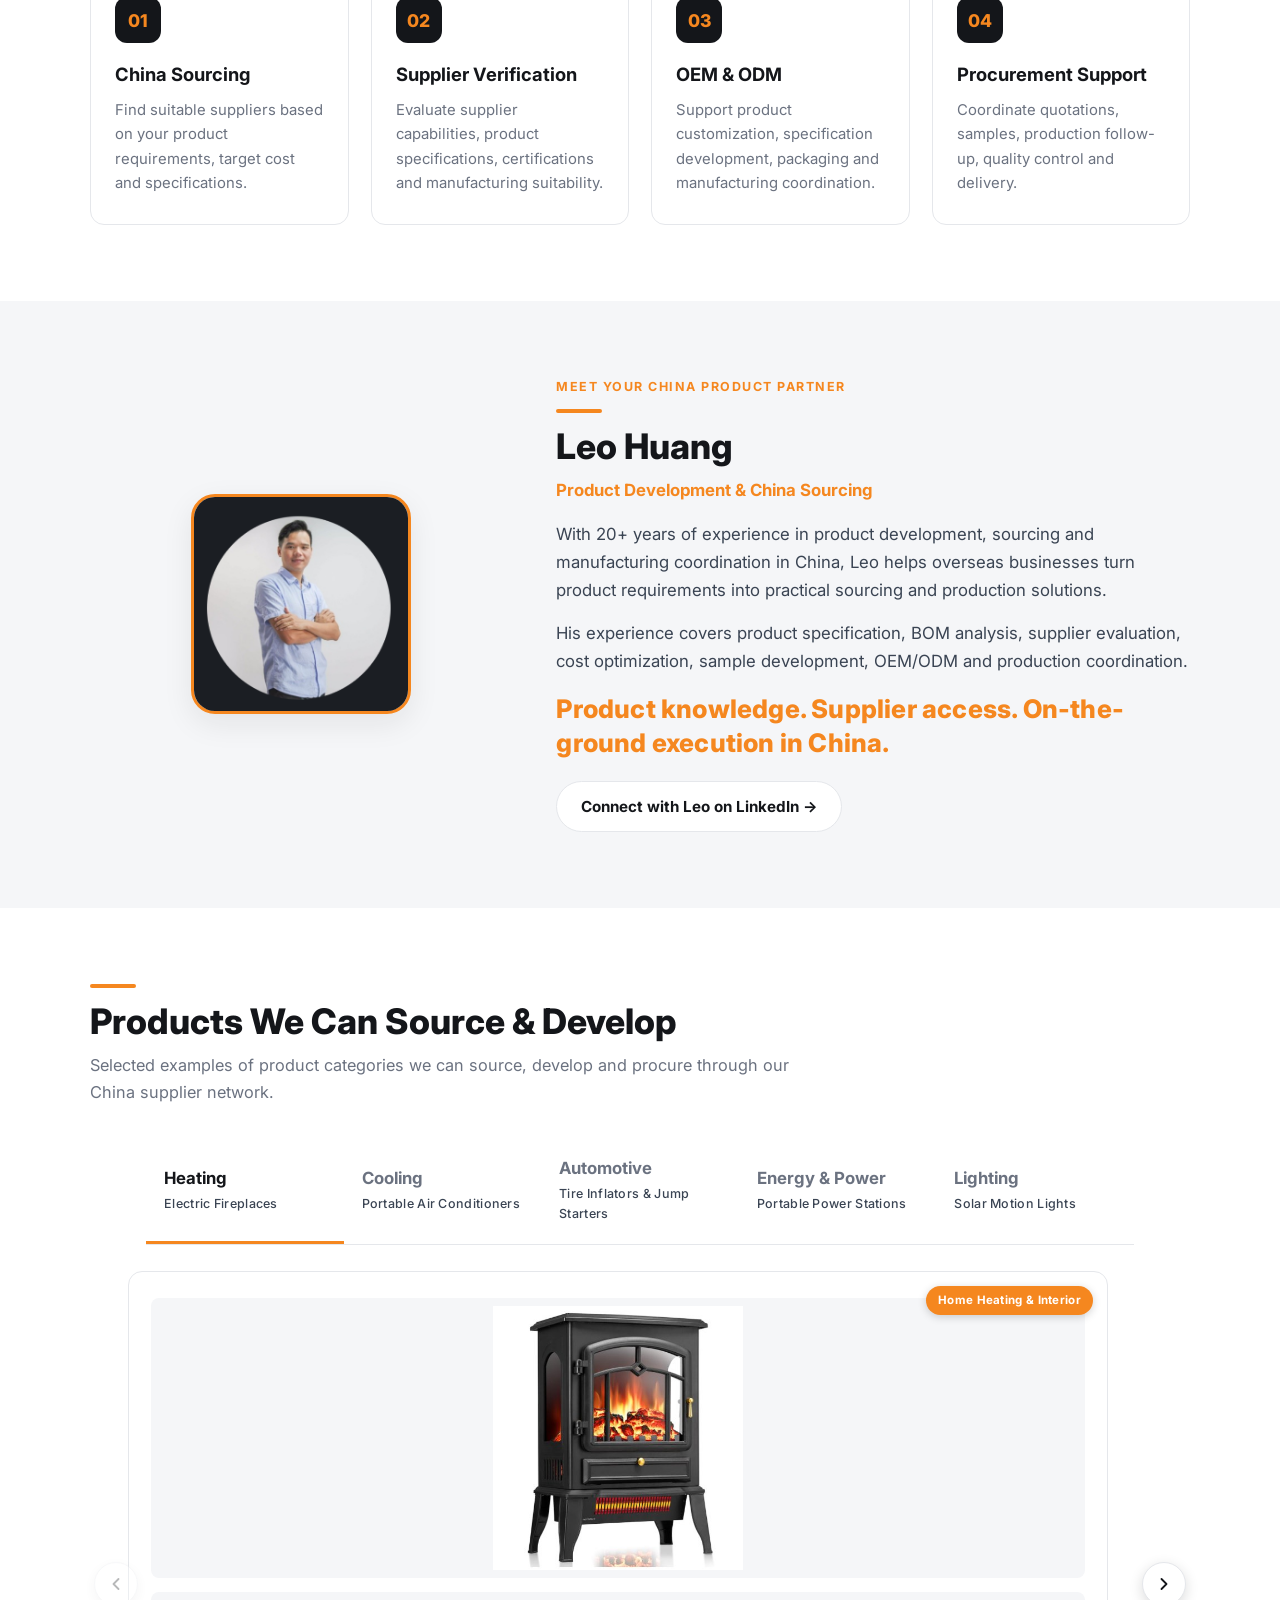
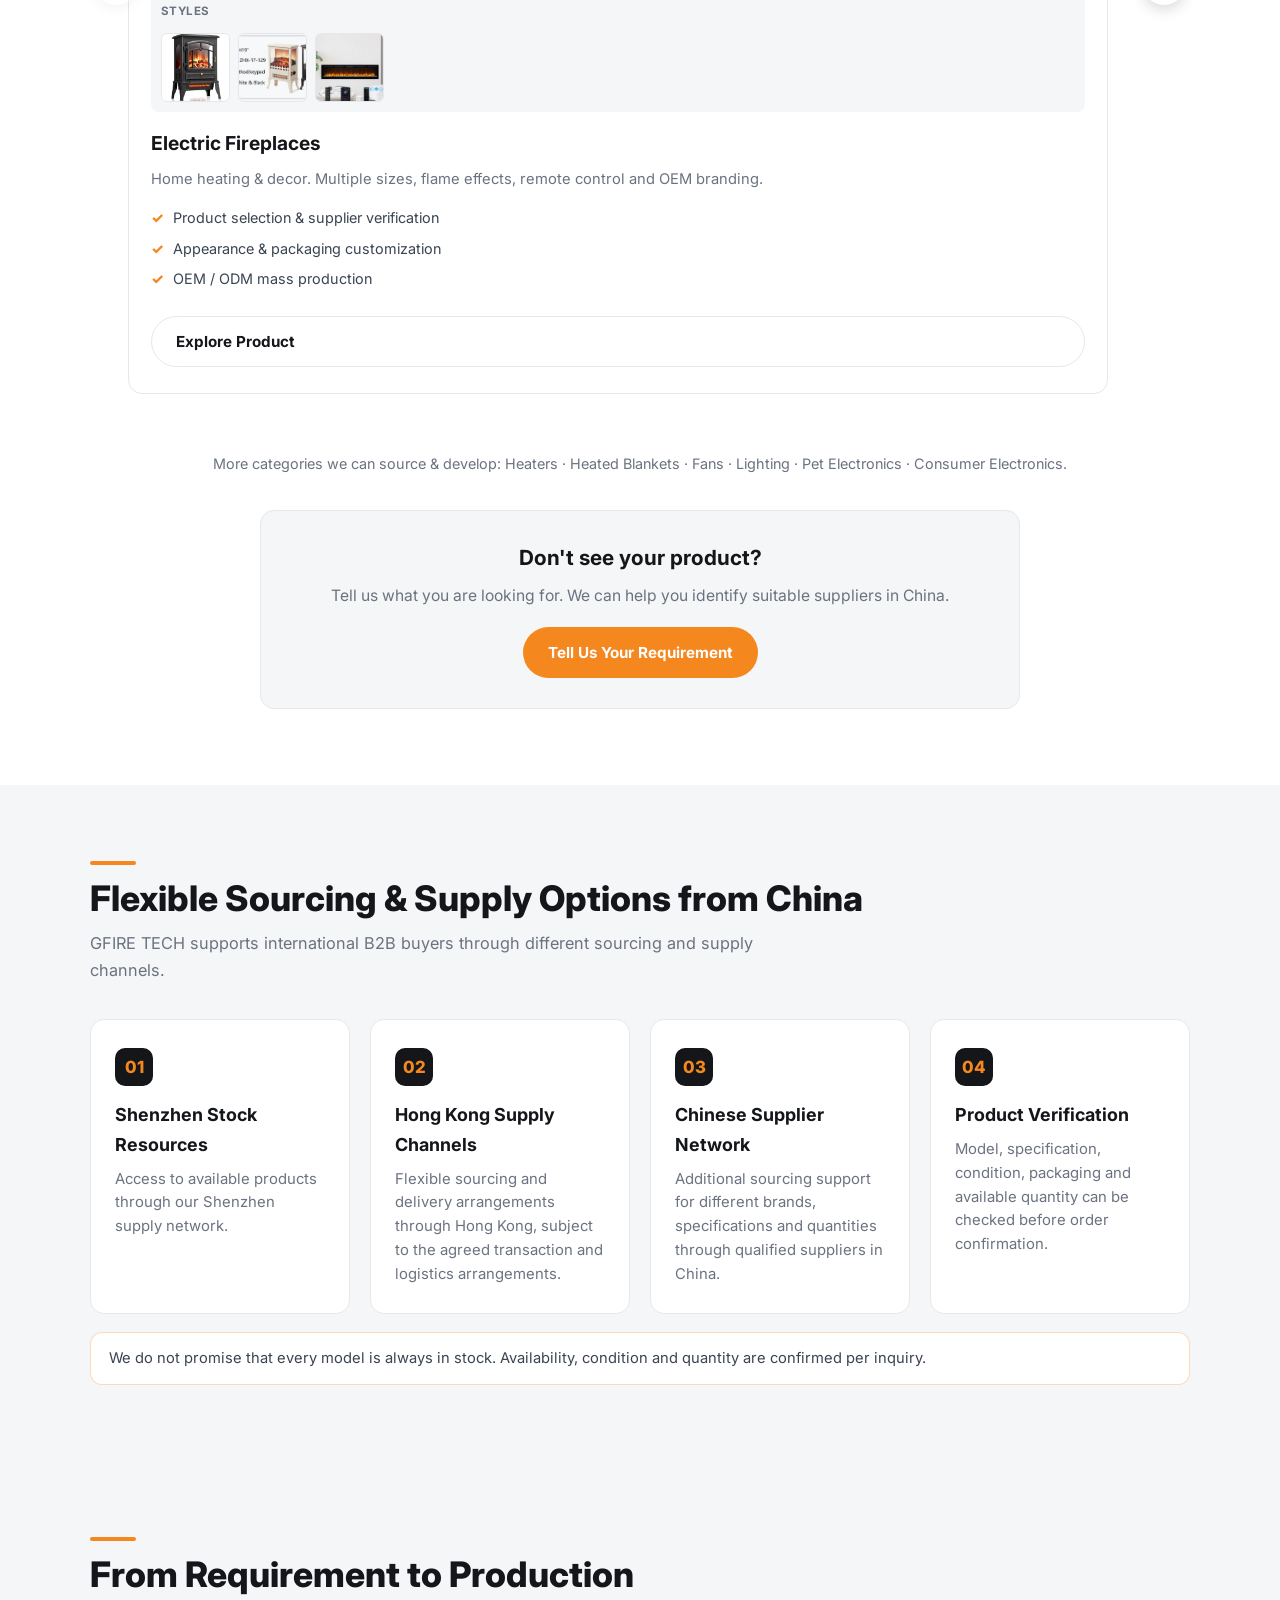
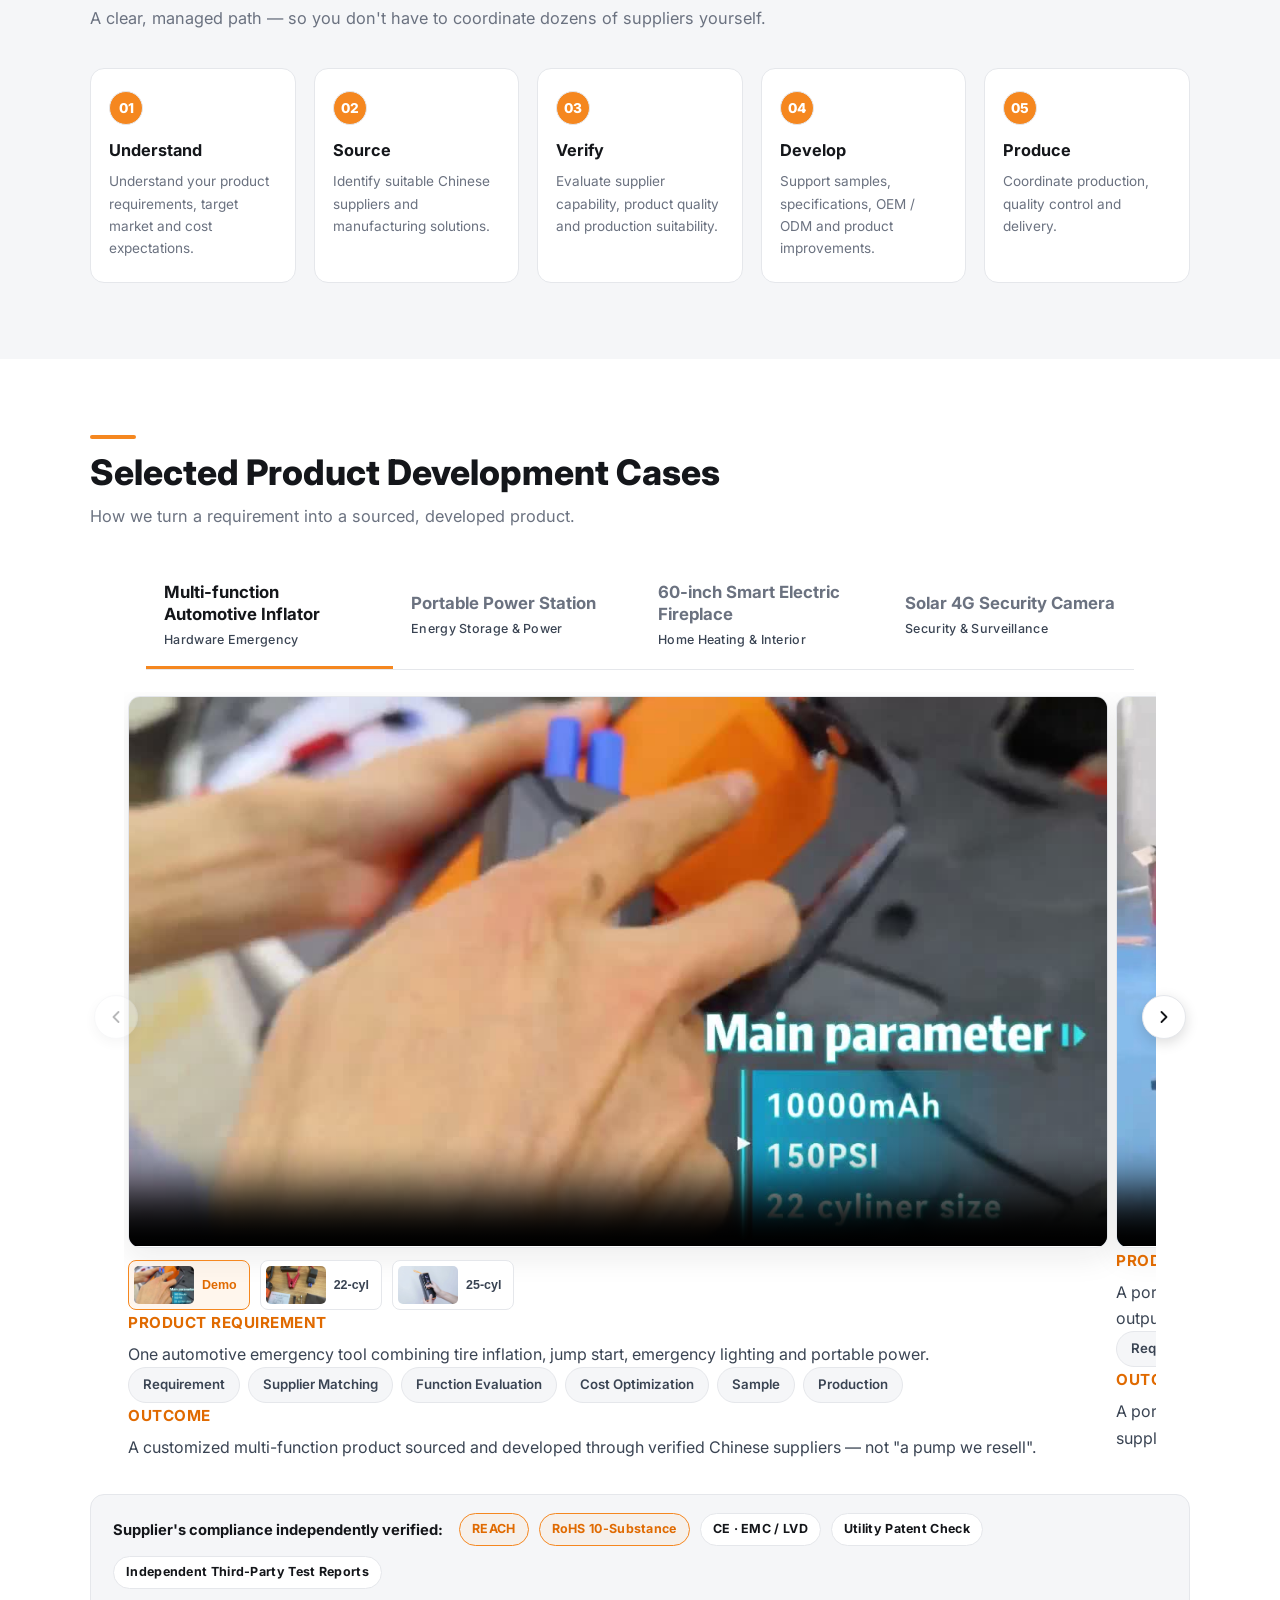
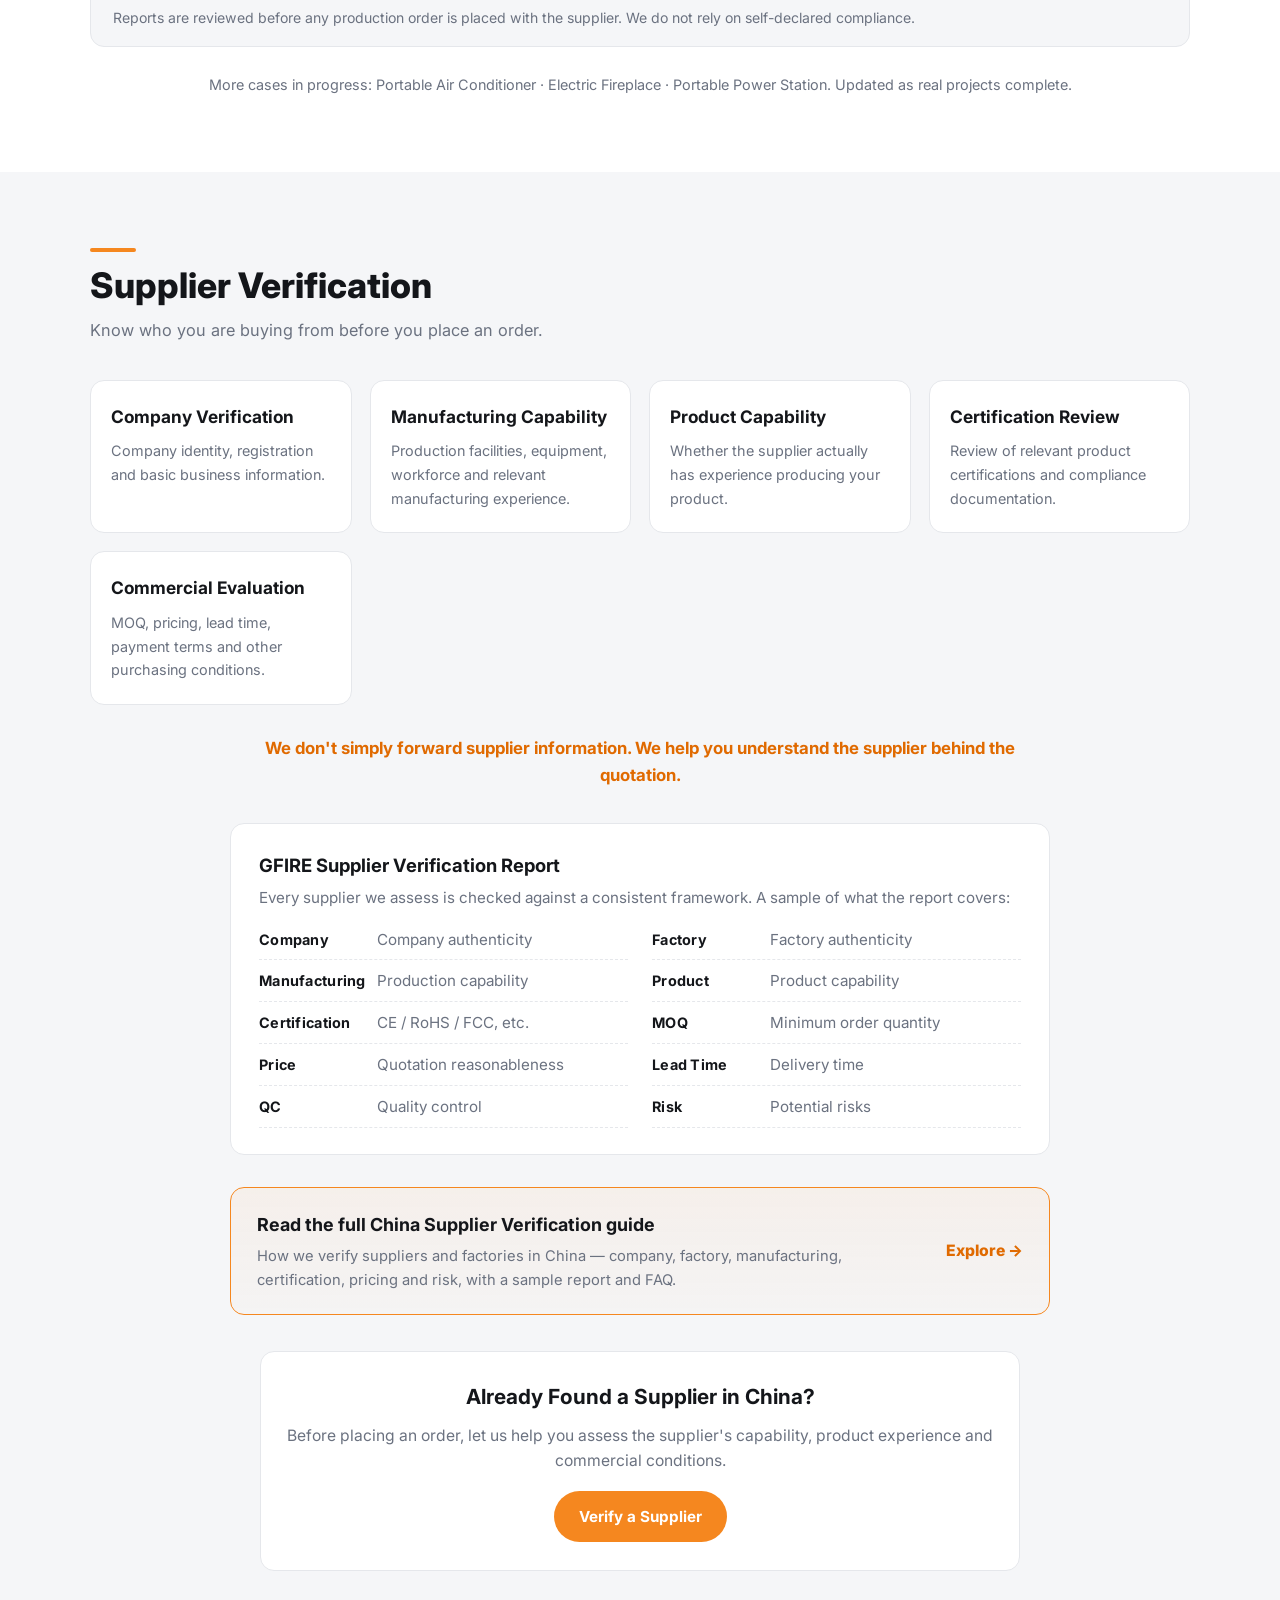
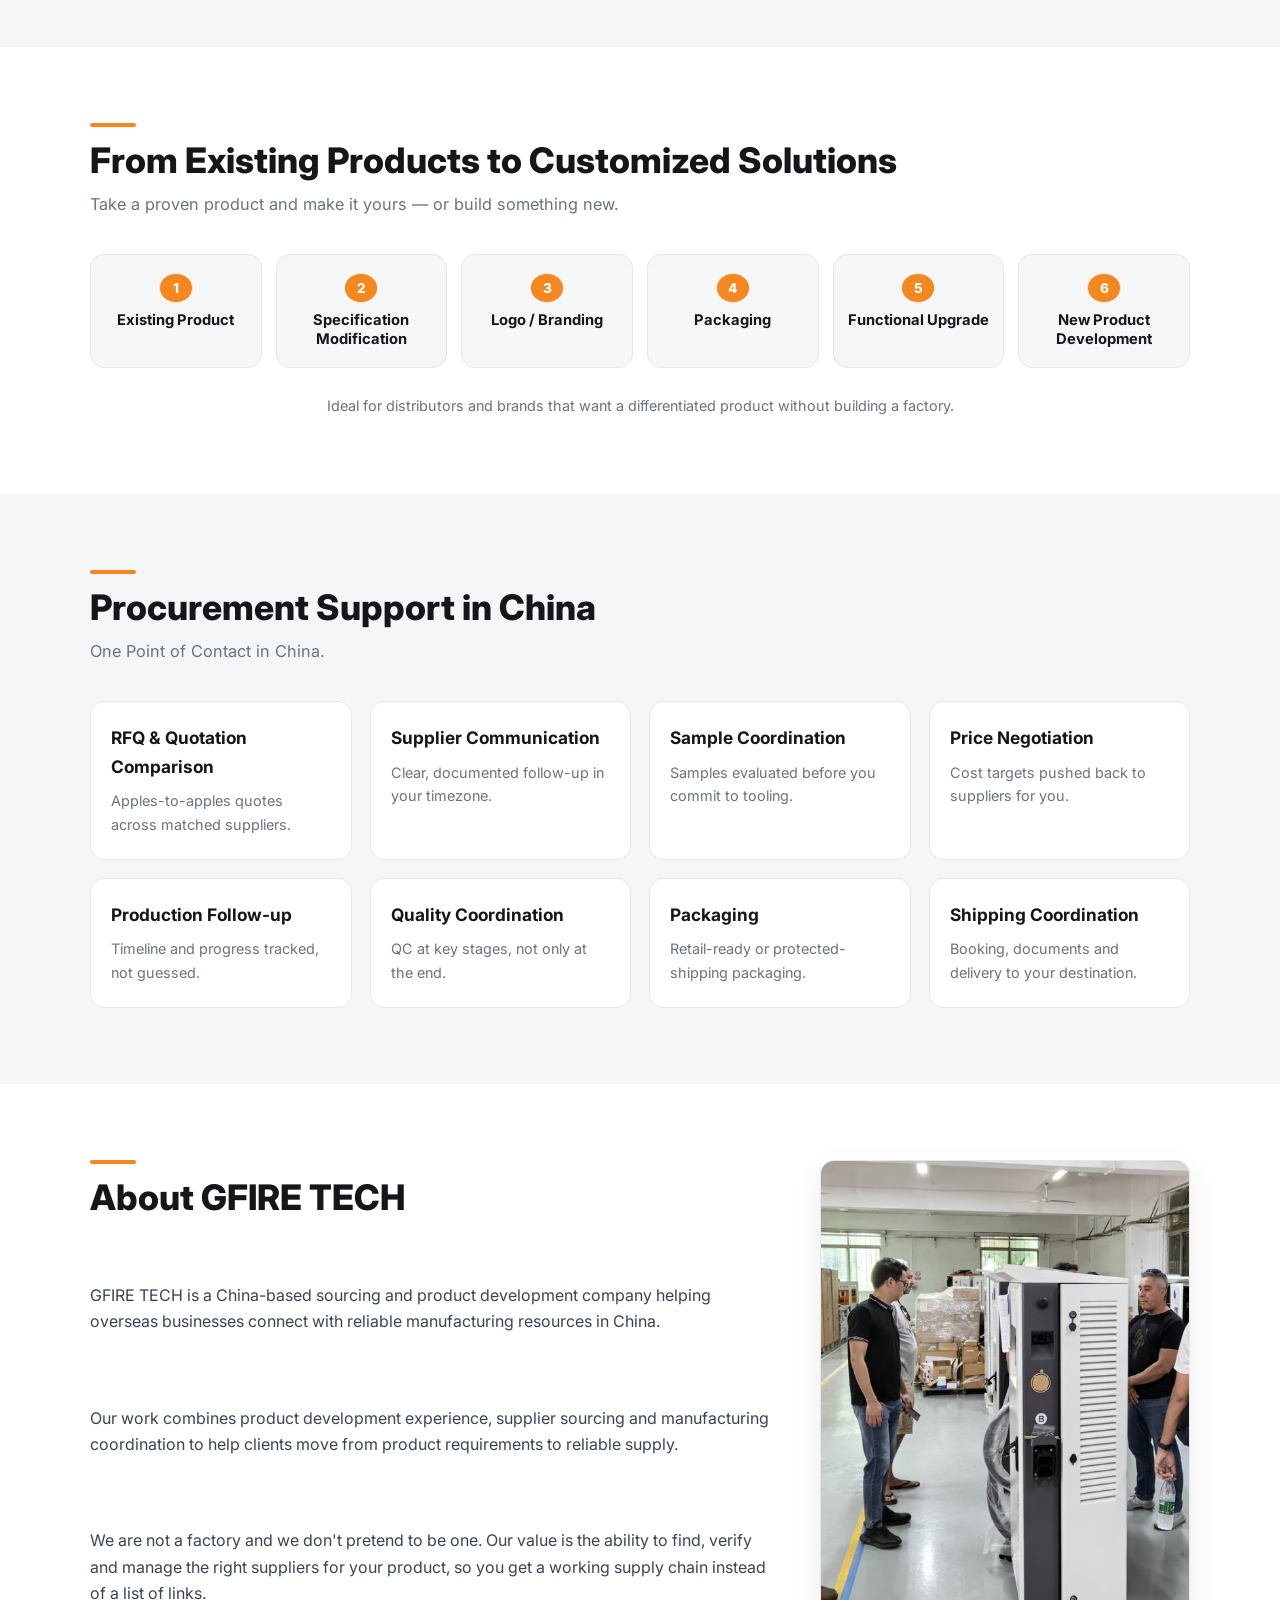
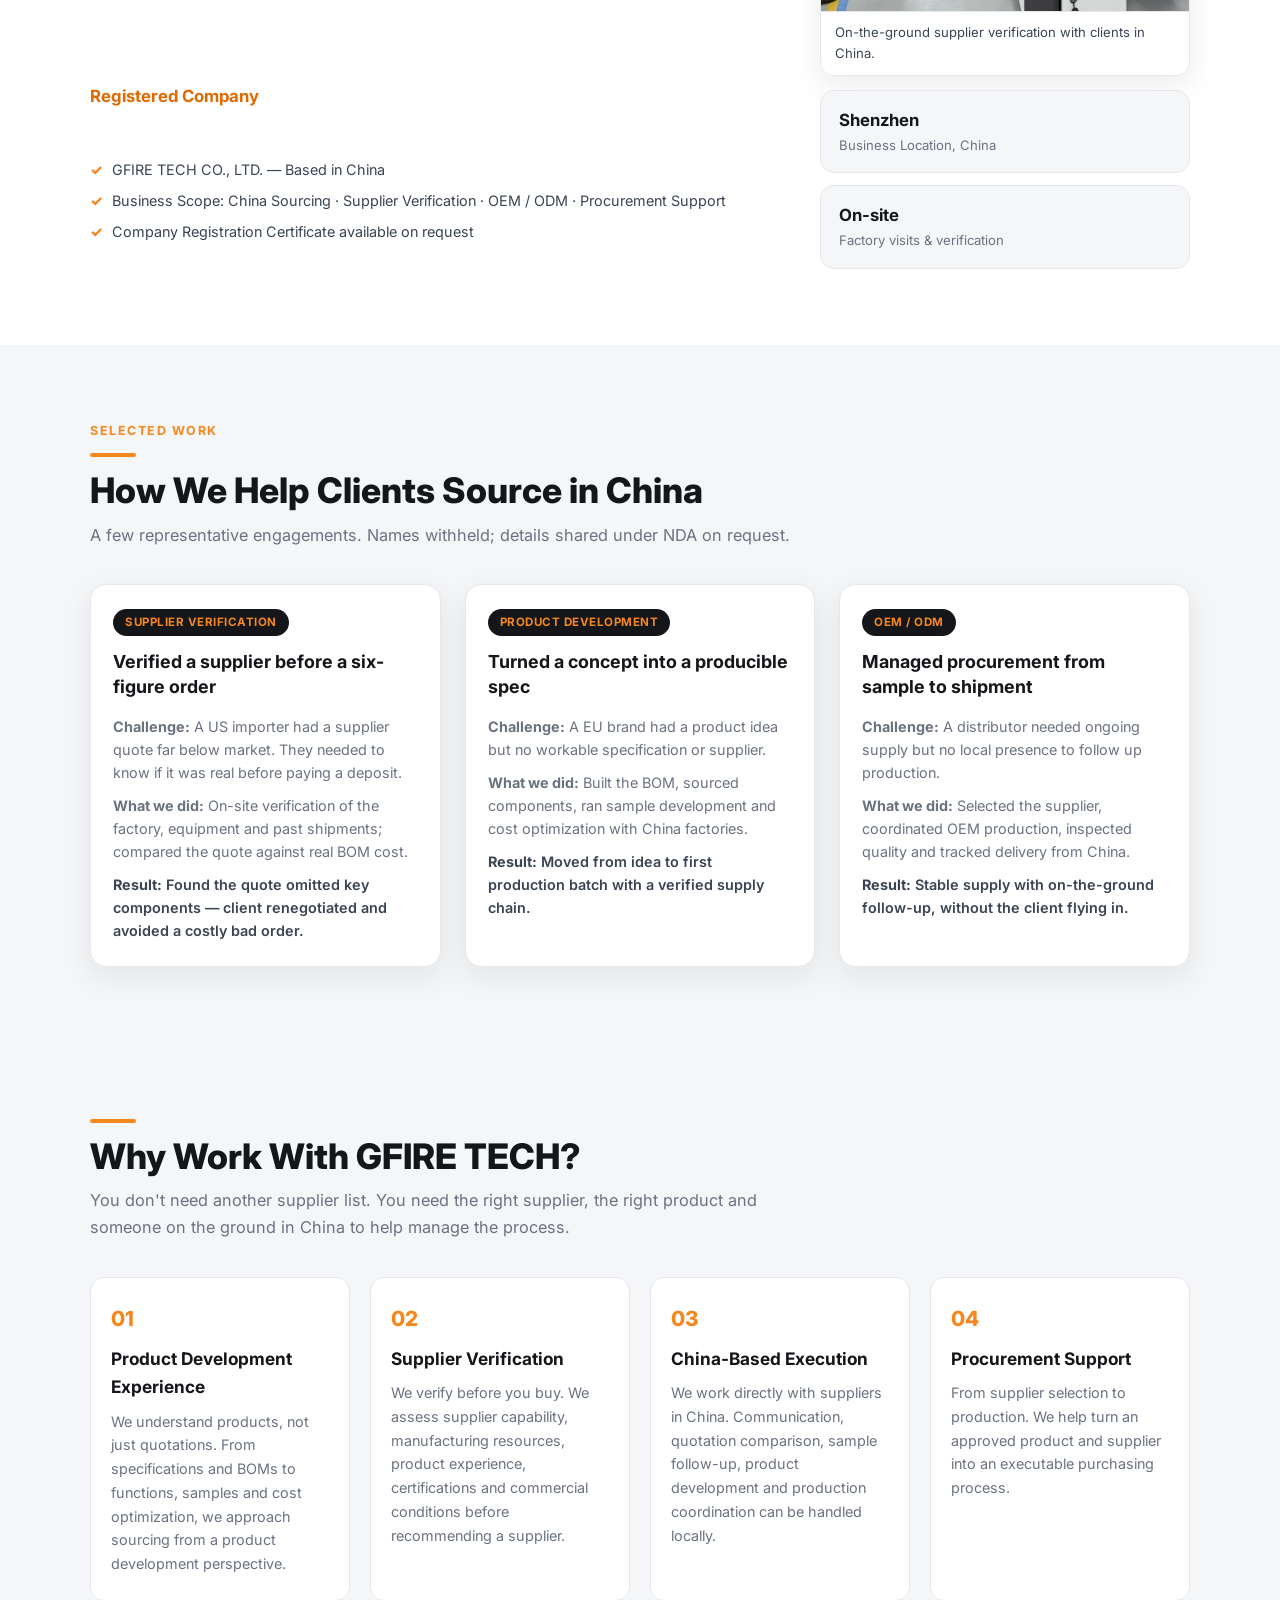
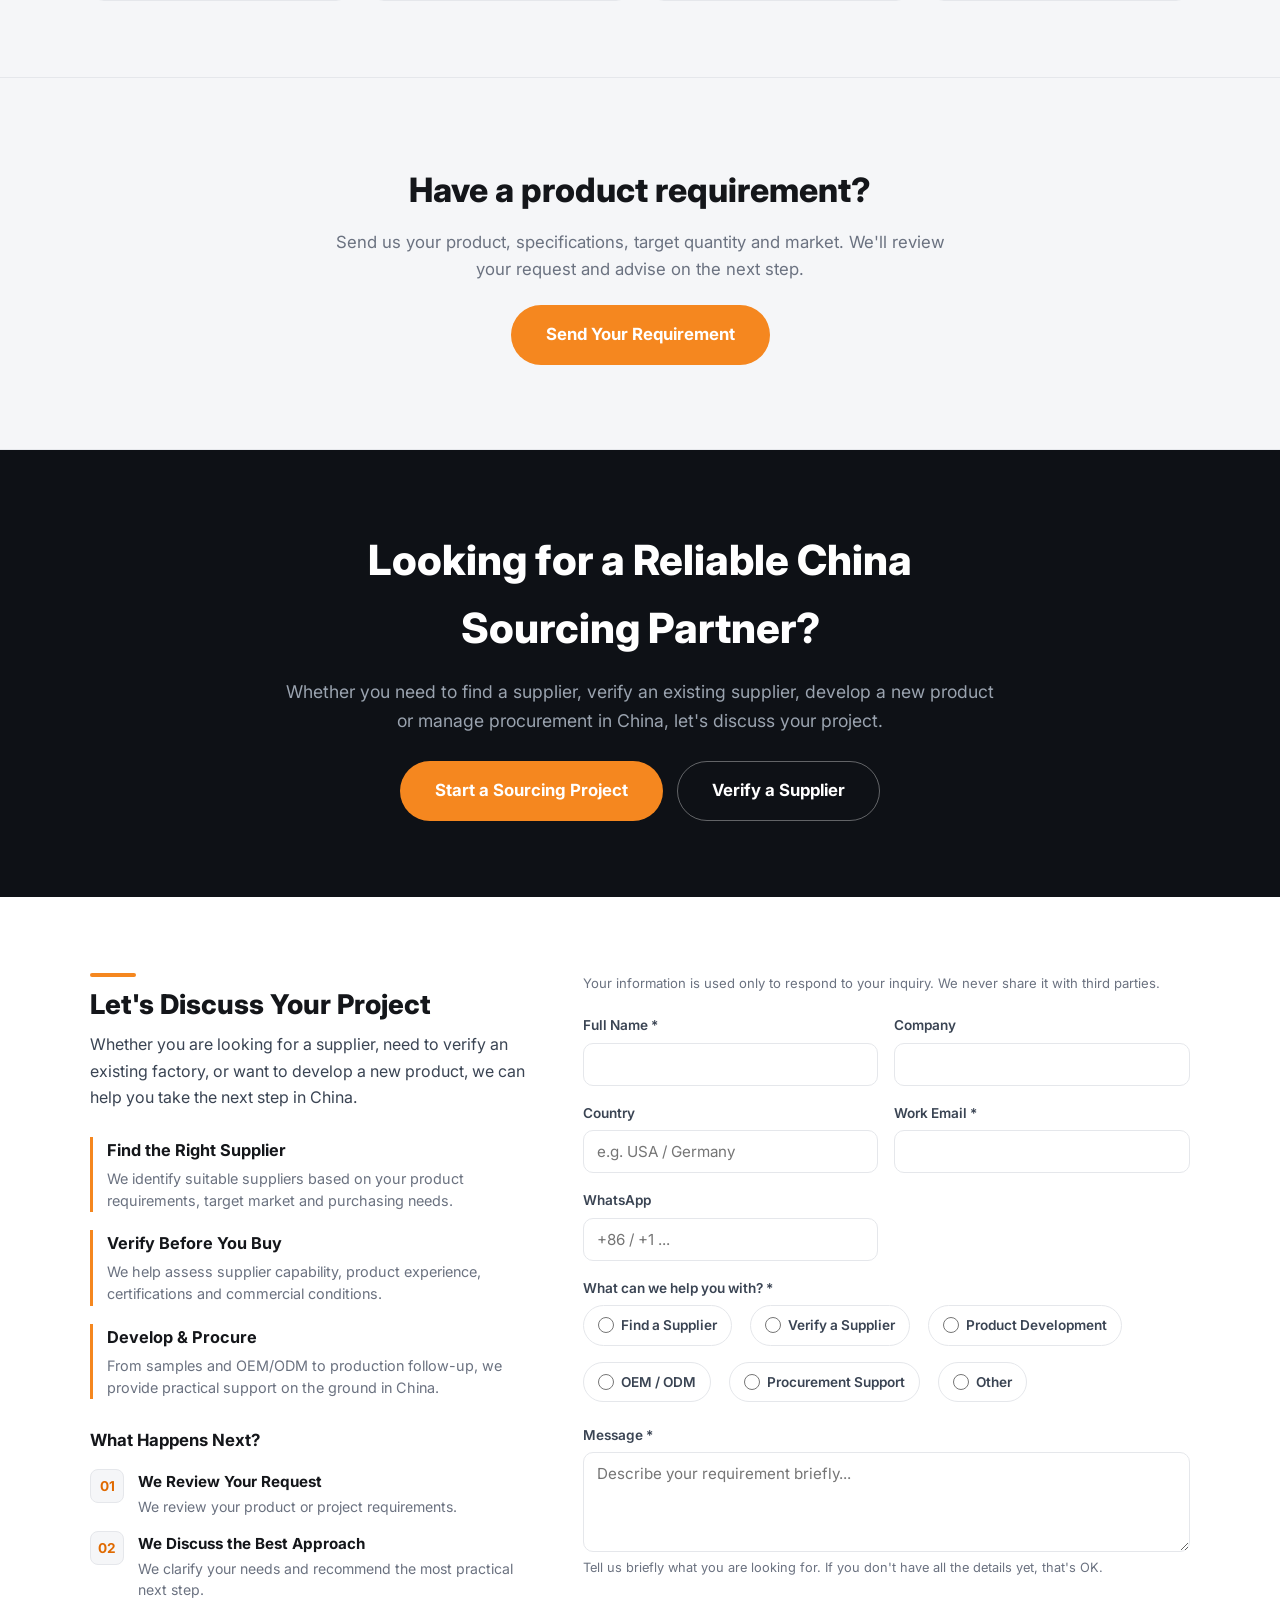
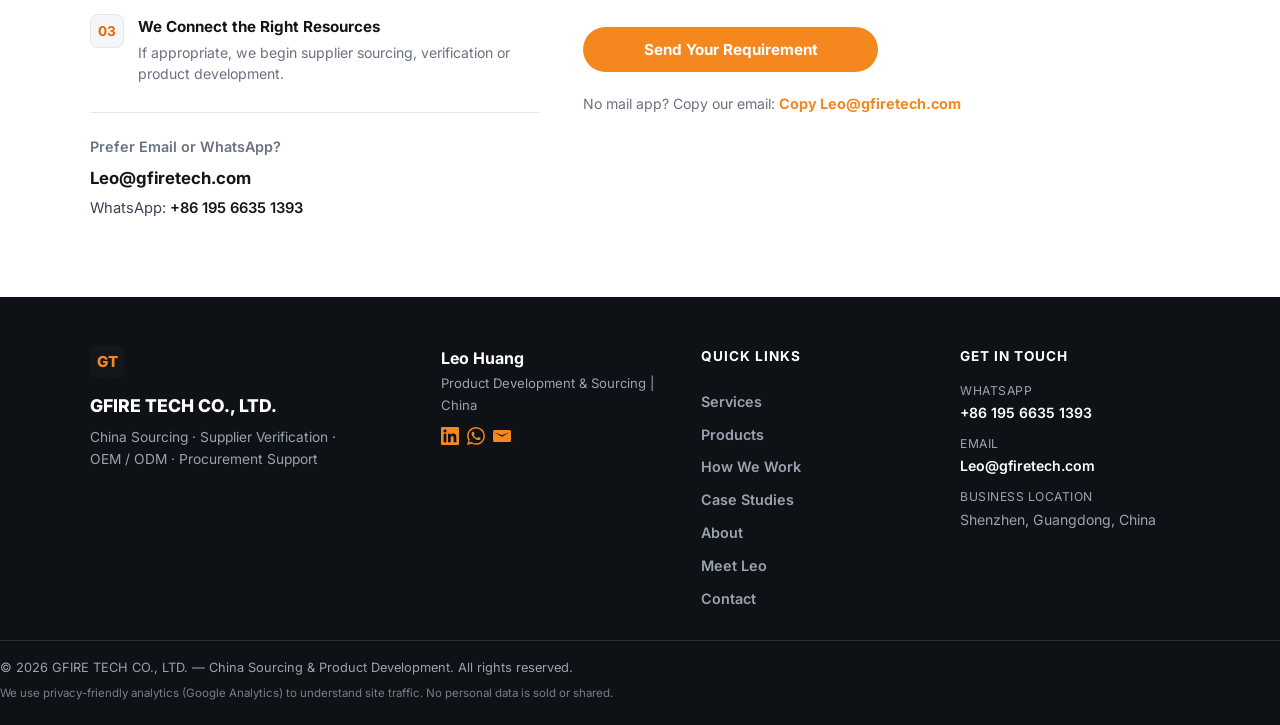
==== commit a6bed4a2: "Add RAM/SSD business line: EN/RU language switcher, two new landing pages, China Supply Advantage se" ====
--- a/index.html
+++ b/index.html
@@ -4,8 +4,8 @@
   <meta charset="UTF-8" />
   <meta name="viewport" content="width=device-width, initial-scale=1.0" />
   <title>GFIRE TECH – Your Product Team in China</title>
-  <meta name="description" content="GFIRE TECH, led by Leo Huang in Shenzhen, helps overseas businesses source, verify and develop products through a trusted network of Chinese manufacturers. China Sourcing, Supplier Verification, OEM/ODM and procurement support." />
-  <meta name="keywords" content="China sourcing, product development, supplier verification, OEM ODM, procurement support, Shenzhen sourcing agent, China manufacturing partner" />
+  <meta name="description" content="GFIRE TECH, led by Leo Huang in Shenzhen, helps overseas businesses source, verify, develop and supply products in China — from product development and supplier verification to computer & server hardware (RAM, SSD, enterprise storage). China Sourcing, Supplier Verification, OEM/ODM, Procurement Support and B2B hardware supply." />
+  <meta name="keywords" content="China sourcing, product development, supplier verification, OEM ODM, procurement support, Shenzhen sourcing agent, China manufacturing partner, RAM supplier China, DDR4 DDR5 memory modules, SSD supplier China, enterprise SSD, server storage, computer hardware supply" />
   <meta name="author" content="GFIRE TECH" />
   <meta name="robots" content="index, follow" />
   <link rel="canonical" href="https://www.gfiretech.com/" />
@@ -26,6 +26,7 @@
   <link href="https://fonts.googleapis.com/css2?family=Inter:wght@400;500;600;700;800&family=Noto+Sans+SC:wght@400;500;700&display=swap" rel="stylesheet" />
 
   <link rel="stylesheet" href="assets/css/styles.css" />
+  <link rel="stylesheet" href="assets/css/i18n.css" />
 
   <!-- SEO 结构化数据（JSON-LD）：帮助搜索引擎理解站点身份与站内搜索入口 -->
   <script type="application/ld+json">
@@ -77,15 +78,22 @@
       </button>
 
       <nav class="primary-nav" id="primaryNav" aria-label="Primary">
-        <a href="#why-problem">Why Us</a>
-        <a href="/services/">Services</a>
-        <a href="/supplier-verification/">Supplier Verification</a>
-        <a href="#products">Products</a>
-        <a href="#how">How We Work</a>
-        <a href="#leo">Meet Leo</a>
-        <a href="#cases">Case Studies</a>
-        <a href="#about">About</a>
-        <a href="#contact" class="nav-cta">Start a Sourcing Project</a>
+        <a href="#why-problem" data-i18n="nav_why">Why Us</a>
+        <a href="/services/" data-i18n="nav_services">Services</a>
+        <a href="/supplier-verification/" data-i18n="nav_verify">Supplier Verification</a>
+        <a href="#products" data-i18n="nav_products">Products</a>
+        <a href="/ram-memory-modules/" data-i18n="nav_ram">RAM &amp; Memory</a>
+        <a href="/ssd-server-storage/" data-i18n="nav_ssd">SSD &amp; Storage</a>
+        <a href="#how" data-i18n="nav_how">How We Work</a>
+        <a href="#leo" data-i18n="nav_leo">Meet Leo</a>
+        <a href="#cases" data-i18n="nav_cases">Case Studies</a>
+        <a href="#about" data-i18n="nav_about">About</a>
+        <a href="#contact" class="nav-cta" data-i18n="nav_cta">Start a Sourcing Project</a>
+        <div class="lang-switcher" role="group" aria-label="Language">
+          <button type="button" class="lang-btn active" data-lang="en" aria-pressed="true" onclick="GT_I18N.setLang('en')">EN</button>
+          <span class="lang-sep"></span>
+          <button type="button" class="lang-btn" data-lang="ru" aria-pressed="false" onclick="GT_I18N.setLang('ru')">RU</button>
+        </div>
       </nav>
     </div>
   </header>
@@ -95,21 +103,22 @@
     <section class="hero" aria-labelledby="heroTitle">
       <div class="container hero-grid">
         <div class="hero-copy">
-          <p class="eyebrow">China Sourcing &amp; Product Development Partner</p>
+          <p class="eyebrow" data-i18n="hero_eyebrow">China Product Sourcing &amp; B2B Supply Partner</p>
           <h1 id="heroTitle">Your Product Team in China</h1>
-          <p class="lead">
-            We help overseas brands, distributors and importers source, develop and manufacture
-            products in China — without needing their own team on the ground.
+          <p class="lead" data-i18n="hero_lead">
+            We help overseas brands, distributors and importers source, develop and supply
+            products in China — from product development and factory verification to computer &amp;
+            server hardware supply, without needing their own team on the ground.
           </p>
-          <p class="hero-tags">Sourcing&nbsp;·&nbsp;Supplier Verification&nbsp;·&nbsp;OEM/ODM&nbsp;·&nbsp;Procurement Support</p>
+          <p class="hero-tags" data-i18n="hero_tags">Sourcing&nbsp;·&nbsp;Supplier Verification&nbsp;·&nbsp;OEM/ODM&nbsp;·&nbsp;Procurement Support</p>
           <div class="hero-actions">
-            <a href="#contact" class="btn btn-primary">Start a Sourcing Project</a>
-            <a href="#contact?service=verify-supplier" class="btn btn-ghost">Verify a Supplier</a>
+            <a href="#contact" class="btn btn-primary" data-i18n="cta_start">Start a Sourcing Project</a>
+            <a href="#contact?service=verify-supplier" class="btn btn-ghost" data-i18n="cta_verify">Verify a Supplier</a>
           </div>
           <ul class="hero-stats">
-            <li><strong>Shenzhen, China</strong><span>At the heart of China's manufacturing ecosystem</span></li>
-            <li><strong>Multi-category</strong><span>Climate · Auto · Smart Family</span></li>
-            <li><strong>China-based</strong><span>On-the-ground supplier access</span></li>
+            <li><strong data-i18n="hero_stat1_strong">Shenzhen, China</strong><span data-i18n="hero_stat1_span">At the heart of China's manufacturing ecosystem</span></li>
+            <li><strong data-i18n="hero_stat2_strong">Two business lines</strong><span data-i18n="hero_stat2_span">Product development &amp; Computer hardware supply</span></li>
+            <li><strong data-i18n="hero_stat3_strong">China-based</strong><span data-i18n="hero_stat3_span">On-the-ground supplier access</span></li>
           </ul>
         </div>
 
@@ -126,18 +135,18 @@
     <!-- ============ 信任凭证条（轻量视觉刷新） ============ -->
     <section class="trust-strip" aria-label="Why buyers trust GFIRE TECH">
       <div class="container trust-strip-inner">
-        <span>On-the-ground in Shenzhen</span>
-        <span>20+ yrs product development</span>
-        <span>Independent supplier verification</span>
-        <span>CE / RoHS reviewed, not assumed</span>
+        <span data-i18n="trust1">On-the-ground in Shenzhen</span>
+        <span data-i18n="trust2">20+ yrs product development</span>
+        <span data-i18n="trust3">Independent supplier verification</span>
+        <span data-i18n="trust4">CE / RoHS reviewed, not assumed</span>
       </div>
     </section>
 
     <!-- ============ SECTION 02 — 你到底解决什么问题 ============ -->
     <section class="section section-dark" id="why-problem" aria-labelledby="problemTitle">
       <div class="container">
-        <h2 id="problemTitle" class="section-title light">Finding the Right Supplier in China Shouldn't Be a Gamble.</h2>
-        <p class="section-sub light">Most overseas buyers lose time and money not on the product, but on the supply chain around it.</p>
+        <h2 id="problemTitle" class="section-title light" data-i18n="t_why">Finding the Right Supplier in China Shouldn't Be a Gamble.</h2>
+        <p class="section-sub light" data-i18n="s_why">Most overseas buyers lose time and money not on the product, but on the supply chain around it.</p>
         <div class="problem-grid">
           <div class="problem-item">
             <span class="problem-no">01</span>
@@ -162,29 +171,29 @@
     <!-- ============ SECTION 03 — 核心能力 What We Do ============ -->
     <section class="section" id="services" aria-labelledby="servicesTitle">
       <div class="container">
-        <h2 id="servicesTitle" class="section-title">What We Do</h2>
-        <p class="section-sub">Four core capabilities that turn your requirement into a reliable supply chain.</p>
+        <h2 id="servicesTitle" class="section-title" data-i18n="t_services">What We Do</h2>
+        <p class="section-sub" data-i18n="s_services">Four core capabilities that turn your requirement into a reliable supply chain.</p>
 
         <div class="service-grid">
           <article class="service-card">
             <div class="service-icon" aria-hidden="true">01</div>
-            <h3>China Sourcing</h3>
-            <p>Find suitable suppliers based on your product requirements, target cost and specifications.</p>
+            <h3 data-i18n="sv1_t">China Sourcing</h3>
+            <p data-i18n="sv1_p">Find suitable suppliers based on your product requirements, target cost and specifications.</p>
           </article>
           <article class="service-card">
             <div class="service-icon" aria-hidden="true">02</div>
-            <h3>Supplier Verification</h3>
-            <p>Evaluate supplier capabilities, product specifications, certifications and manufacturing suitability.</p>
+            <h3 data-i18n="sv2_t">Supplier Verification</h3>
+            <p data-i18n="sv2_p">Evaluate supplier capabilities, product specifications, certifications and manufacturing suitability.</p>
           </article>
           <article class="service-card">
             <div class="service-icon" aria-hidden="true">03</div>
-            <h3>OEM &amp; ODM</h3>
-            <p>Support product customization, specification development, packaging and manufacturing coordination.</p>
+            <h3 data-i18n="sv3_t">OEM &amp; ODM</h3>
+            <p data-i18n="sv3_p">Support product customization, specification development, packaging and manufacturing coordination.</p>
           </article>
           <article class="service-card">
             <div class="service-icon" aria-hidden="true">04</div>
-            <h3>Procurement Support</h3>
-            <p>Coordinate quotations, samples, production follow-up, quality control and delivery.</p>
+            <h3 data-i18n="sv4_t">Procurement Support</h3>
+            <p data-i18n="sv4_p">Coordinate quotations, samples, production follow-up, quality control and delivery.</p>
           </article>
         </div>
       </div>
@@ -197,8 +206,8 @@
           <img class="leo-avatar" src="assets/img/leo.png" alt="Leo Huang, founder of GFIRE TECH" width="220" height="220" loading="lazy" />
         </div>
         <div class="leo-copy">
-          <p class="eyebrow">Meet Your China Product Partner</p>
-          <h2 id="leoTitle" class="section-title">Leo Huang</h2>
+          <p class="eyebrow" data-i18n="s_leo">Meet Your China Product Partner</p>
+          <h2 id="leoTitle" class="section-title" data-i18n="t_leo">Leo Huang</h2>
           <p class="leo-role">Product Development &amp; China Sourcing</p>
           <p class="lead">
             With 20+ years of experience in product development, sourcing and manufacturing coordination in China, Leo helps
@@ -217,8 +226,8 @@
     <!-- ============ SECTION 05 — Products ============ -->
     <section class="section" id="products" aria-labelledby="productsTitle">
       <div class="container">
-        <h2 id="productsTitle" class="section-title">Products We Can Source &amp; Develop</h2>
-        <p class="section-sub">Selected examples of product categories we can source, develop and procure through our China supplier network.</p>
+        <h2 id="productsTitle" class="section-title" data-i18n="t_products">Products We Can Source &amp; Develop</h2>
+        <p class="section-sub" data-i18n="s_products">Selected examples of product categories we can source, develop and procure through our China supplier network.</p>
 
         <div class="product-carousel">
           <button type="button" class="product-arrow product-arrow-prev" aria-label="Previous product" disabled>
@@ -363,22 +372,53 @@
           </div>
         </div>
 
-        <p class="more-cats">More categories we can source &amp; develop: Heaters · Heated Blankets · Fans · Lighting · Pet Electronics · Consumer Electronics.</p>
+        <p class="more-cats" data-i18n="more_cats">More categories we can source &amp; develop: Heaters · Heated Blankets · Fans · Lighting · Pet Electronics · Consumer Electronics.</p>
 
         <!-- 产品区收尾 CTA（网站优化意见822：Products 下方增加） -->
         <div class="product-cta">
-          <h3 class="product-cta-title">Don't see your product?</h3>
-          <p class="product-cta-text">Tell us what you are looking for. We can help you identify suitable suppliers in China.</p>
-          <a href="#contact" class="btn btn-primary">Tell Us Your Requirement</a>
-        </div>
+          <h3 class="product-cta-title" data-i18n="product_cta_t">Don't see your product?</h3>
+          <p class="product-cta-text" data-i18n="product_cta_text">Tell us what you are looking for. We can help you identify suitable suppliers in China.</p>
+          <a href="#contact" class="btn btn-primary" data-i18n="cta_tellyour">Tell Us Your Requirement</a>
+        </div>
+      </div>
+    </section>
+
+    <!-- ============ SECTION — China Supply Advantage (NEW) ============ -->
+    <section class="section section-alt" id="supply" aria-labelledby="supplyTitle">
+      <div class="container">
+        <h2 id="supplyTitle" class="section-title" data-i18n="t_supply">Flexible Sourcing &amp; Supply Options from China</h2>
+        <p class="section-sub" data-i18n="s_supply">GFIRE TECH supports international B2B buyers through different sourcing and supply channels.</p>
+        <div class="advantage-grid">
+          <div class="advantage-card">
+            <div class="advantage-no">01</div>
+            <h3 data-i18n="adv1_t">Shenzhen Stock Resources</h3>
+            <p data-i18n="adv1_p">Access to available products through our Shenzhen supply network.</p>
+          </div>
+          <div class="advantage-card">
+            <div class="advantage-no">02</div>
+            <h3 data-i18n="adv2_t">Hong Kong Supply Channels</h3>
+            <p data-i18n="adv2_p">Flexible sourcing and delivery arrangements through Hong Kong, subject to the agreed transaction and logistics arrangements.</p>
+          </div>
+          <div class="advantage-card">
+            <div class="advantage-no">03</div>
+            <h3 data-i18n="adv3_t">Chinese Supplier Network</h3>
+            <p data-i18n="adv3_p">Additional sourcing support for different brands, specifications and quantities through qualified suppliers in China.</p>
+          </div>
+          <div class="advantage-card">
+            <div class="advantage-no">04</div>
+            <h3 data-i18n="adv4_t">Product Verification</h3>
+            <p data-i18n="adv4_p">Model, specification, condition, packaging and available quantity can be checked before order confirmation.</p>
+          </div>
+        </div>
+        <p class="cat-note" data-i18n="supply_note">We do not promise that every model is always in stock. Availability, condition and quantity are confirmed per inquiry.</p>
       </div>
     </section>
 
     <!-- ============ SECTION 06 — 产品开发流程 ============ -->
     <section class="section section-alt" id="how" aria-labelledby="howTitle">
       <div class="container">
-        <h2 id="howTitle" class="section-title">From Requirement to Production</h2>
-        <p class="section-sub">A clear, managed path — so you don't have to coordinate dozens of suppliers yourself.</p>
+        <h2 id="howTitle" class="section-title" data-i18n="t_how">From Requirement to Production</h2>
+        <p class="section-sub" data-i18n="s_how">A clear, managed path — so you don't have to coordinate dozens of suppliers yourself.</p>
 
         <ol class="process-flow">
           <li><span class="step-no">01</span><h3>Understand</h3><p>Understand your product requirements, target market and cost expectations.</p></li>
@@ -393,8 +433,8 @@
     <!-- ============ SECTION 07 — Case Studies ============ -->
     <section class="section" id="cases" aria-labelledby="casesTitle">
       <div class="container">
-        <h2 id="casesTitle" class="section-title">Selected Product Development Cases</h2>
-        <p class="section-sub">How we turn a requirement into a sourced, developed product.</p>
+        <h2 id="casesTitle" class="section-title" data-i18n="t_cases">Selected Product Development Cases</h2>
+        <p class="section-sub" data-i18n="s_cases">How we turn a requirement into a sourced, developed product.</p>
 
         <div class="case-carousel">
           <button type="button" class="case-arrow case-arrow-prev" aria-label="Previous case" disabled>
@@ -476,8 +516,8 @@
 
             <div class="case-slide" role="tabpanel">
               <div class="case-video portrait-video">
-                <video controls preload="none" playsinline poster="assets/videos/fireplace-088-poster.jpg">
-                  <source src="assets/videos/fireplace-088.mp4" type="video/mp4">
+                <video controls preload="none" playsinline poster="assets/videos/fireplace-088-poster.jpg?v=2">
+                  <source src="assets/videos/fireplace-088.mp4?v=2" type="video/mp4">
                   Your browser does not support the video tag.
                 </video>
               </div>
@@ -496,8 +536,8 @@
 
             <div class="case-slide" role="tabpanel">
               <div class="case-video">
-                <video controls preload="none" playsinline poster="assets/videos/solar-light-35s-poster.jpg">
-                  <source src="assets/videos/solar-light-35s.mp4" type="video/mp4">
+                <video controls preload="none" playsinline poster="assets/videos/solar-light-35s-poster.jpg?v=2">
+                  <source src="assets/videos/solar-light-35s.mp4?v=2" type="video/mp4">
                   Your browser does not support the video tag.
                 </video>
               </div>
@@ -533,8 +573,8 @@
     <!-- ============ SECTION 08 — Supplier Verification ============ -->
     <section class="section section-alt" id="verify" aria-labelledby="verifyTitle">
       <div class="container">
-        <h2 id="verifyTitle" class="section-title">Supplier Verification</h2>
-        <p class="section-sub">Know who you are buying from before you place an order.</p>
+        <h2 id="verifyTitle" class="section-title" data-i18n="t_verify">Supplier Verification</h2>
+        <p class="section-sub" data-i18n="s_verify">Know who you are buying from before you place an order.</p>
         <div class="detail-grid">
           <div class="detail-card">
             <h3>Company Verification</h3>
@@ -590,7 +630,7 @@
         <div class="verify-cta">
           <h3 class="verify-cta-title">Already Found a Supplier in China?</h3>
           <p class="verify-cta-text">Before placing an order, let us help you assess the supplier's capability, product experience and commercial conditions.</p>
-          <a href="#contact?service=verify-supplier" class="btn btn-primary">Request Supplier Verification</a>
+          <a href="#contact?service=verify-supplier" class="btn btn-primary" data-i18n="cta_verify">Request Supplier Verification</a>
         </div>
       </div>
     </section>
@@ -598,8 +638,8 @@
     <!-- ============ SECTION 09 — OEM & ODM ============ -->
     <section class="section" id="oem" aria-labelledby="oemTitle">
       <div class="container">
-        <h2 id="oemTitle" class="section-title">From Existing Products to Customized Solutions</h2>
-        <p class="section-sub">Take a proven product and make it yours — or build something new.</p>
+        <h2 id="oemTitle" class="section-title" data-i18n="t_oem">From Existing Products to Customized Solutions</h2>
+        <p class="section-sub" data-i18n="s_oem">Take a proven product and make it yours — or build something new.</p>
         <ol class="oem-flow">
           <li><span class="step-no">1</span><h3>Existing Product</h3></li>
           <li><span class="step-no">2</span><h3>Specification Modification</h3></li>
@@ -615,8 +655,8 @@
     <!-- ============ SECTION 10 — Procurement Support ============ -->
     <section class="section section-alt" id="procure" aria-labelledby="procureTitle">
       <div class="container">
-        <h2 id="procureTitle" class="section-title">Procurement Support in China</h2>
-        <p class="section-sub">One Point of Contact in China.</p>
+        <h2 id="procureTitle" class="section-title" data-i18n="t_procure">Procurement Support in China</h2>
+        <p class="section-sub" data-i18n="s_procure">One Point of Contact in China.</p>
         <div class="detail-grid">
           <div class="detail-card"><h3>RFQ &amp; Quotation Comparison</h3><p>Apples-to-apples quotes across matched suppliers.</p></div>
           <div class="detail-card"><h3>Supplier Communication</h3><p>Clear, documented follow-up in your timezone.</p></div>
@@ -634,7 +674,7 @@
     <section class="section" id="about" aria-labelledby="aboutTitle">
       <div class="container about-grid">
         <div class="about-copy">
-          <h2 id="aboutTitle" class="section-title">About GFIRE TECH</h2>
+          <h2 id="aboutTitle" class="section-title" data-i18n="t_about">About GFIRE TECH</h2>
           <p>
             GFIRE TECH is a China-based sourcing and product development company helping overseas businesses connect with
             reliable manufacturing resources in China.
@@ -671,8 +711,8 @@
     <section class="section section-alt" id="cases" aria-labelledby="casesTitle">
       <div class="container">
         <p class="eyebrow">Selected Work</p>
-        <h2 id="casesTitle" class="section-title">How We Help Clients Source in China</h2>
-        <p class="section-sub">A few representative engagements. Names withheld; details shared under NDA on request.</p>
+        <h2 id="casesTitle" class="section-title" data-i18n="t_about2">How We Help Clients Source in China</h2>
+        <p class="section-sub" data-i18n="s_about2">A few representative engagements. Names withheld; details shared under NDA on request.</p>
 
         <div class="case-grid">
           <article class="case-card">
@@ -703,8 +743,8 @@
     <!-- ============ SECTION 12 — Why Work With Us ============ -->
     <section class="section section-alt" id="why" aria-labelledby="whyTitle">
       <div class="container">
-        <h2 id="whyTitle" class="section-title">Why Work With GFIRE TECH?</h2>
-        <p class="section-sub">You don't need another supplier list. You need the right supplier, the right product and someone on the ground in China to help manage the process.</p>
+        <h2 id="whyTitle" class="section-title" data-i18n="t_whyus">Why Work With GFIRE TECH?</h2>
+        <p class="section-sub" data-i18n="s_whyus">You don't need another supplier list. You need the right supplier, the right product and someone on the ground in China to help manage the process.</p>
 
         <div class="feature-grid">
           <div class="feature">
@@ -734,8 +774,8 @@
     <!-- ============ 中间获客入口（网站优化意见822：页面中间CTA） ============ -->
     <section class="section section-mid-cta" aria-labelledby="midCtaTitle">
       <div class="container mid-cta-inner">
-        <h2 id="midCtaTitle">Have a product requirement?</h2>
-        <p>Send us your product, specifications, target quantity and market. We'll review your request and advise on the next step.</p>
+        <h2 id="midCtaTitle" data-i18n="t_midcta">Have a product requirement?</h2>
+        <p data-i18n="s_midcta">Send us your product, specifications, target quantity and market. We'll review your request and advise on the next step.</p>
         <a href="#contact" class="btn btn-primary btn-lg">Send Your Requirement</a>
       </div>
     </section>
@@ -743,8 +783,8 @@
     <!-- ============ SECTION 13 — CTA ============ -->
     <section class="section section-dark cta-block" aria-labelledby="ctaTitle">
       <div class="container cta-inner">
-        <h2 id="ctaTitle">Looking for a Reliable China Sourcing Partner?</h2>
-        <p>Whether you need to find a supplier, verify an existing supplier, develop a new product or manage procurement in China, let's discuss your project.</p>
+        <h2 id="ctaTitle" data-i18n="t_cta">Looking for a Reliable China Sourcing Partner?</h2>
+        <p data-i18n="s_cta">Whether you need to find a supplier, verify an existing supplier, develop a new product or manage procurement in China, let's discuss your project.</p>
         <div class="cta-actions">
           <a href="#contact" class="btn btn-primary btn-lg">Start a Sourcing Project</a>
           <a href="#contact?service=verify-supplier" class="btn btn-ghost btn-lg">Verify a Supplier</a>
@@ -756,26 +796,26 @@
     <section class="section" id="contact" aria-labelledby="contactTitle">
       <div class="container contact-grid">
         <div class="contact-intro">
-          <h2 class="section-title">Let's Discuss Your Project</h2>
-          <p class="section-sub">Whether you are looking for a supplier, need to verify an existing factory, or want to develop a new product, we can help you take the next step in China.</p>
+          <h2 class="section-title" data-i18n="t_contact">Let's Discuss Your Project</h2>
+          <p class="section-sub" data-i18n="s_contact">Whether you are looking for a supplier, need to verify an existing factory, or want to develop a new product, we can help you take the next step in China.</p>
 
           <div class="why-list">
             <div class="why-item">
-              <h3>Find the Right Supplier</h3>
-              <p>We identify suitable suppliers based on your product requirements, target market and purchasing needs.</p>
+              <h3 data-i18n="contact_find_t">Find the Right Supplier</h3>
+              <p data-i18n="contact_find_p">We identify suitable suppliers based on your product requirements, target market and purchasing needs.</p>
             </div>
             <div class="why-item">
-              <h3>Verify Before You Buy</h3>
-              <p>We help assess supplier capability, product experience, certifications and commercial conditions.</p>
+              <h3 data-i18n="contact_verify_t">Verify Before You Buy</h3>
+              <p data-i18n="contact_verify_p">We help assess supplier capability, product experience, certifications and commercial conditions.</p>
             </div>
             <div class="why-item">
-              <h3>Develop &amp; Procure</h3>
-              <p>From samples and OEM/ODM to production follow-up, we provide practical support on the ground in China.</p>
+              <h3 data-i18n="contact_dev_t">Develop &amp; Procure</h3>
+              <p data-i18n="contact_dev_p">From samples and OEM/ODM to production follow-up, we provide practical support on the ground in China.</p>
             </div>
           </div>
 
           <div class="next-steps">
-            <h3>What Happens Next?</h3>
+            <h3 data-i18n="contact_next_t">What Happens Next?</h3>
             <ol class="steps">
               <li><span class="step-no">01</span><div><strong>We Review Your Request</strong><p>We review your product or project requirements.</p></div></li>
               <li><span class="step-no">02</span><div><strong>We Discuss the Best Approach</strong><p>We clarify your needs and recommend the most practical next step.</p></div></li>
@@ -784,7 +824,7 @@
           </div>
 
           <div class="contact-direct">
-            <p class="direct-label">Prefer Email or WhatsApp?</p>
+            <p class="direct-label" data-i18n="contact_preflabel">Prefer Email or WhatsApp?</p>
             <p class="direct-email"><a href="mailto:Leo@gfiretech.com">Leo@gfiretech.com</a></p>
             <p class="direct-wa">WhatsApp: <a href="https://wa.me/8619566351393" target="_blank" rel="noopener">+86 195 6635 1393</a></p>
           </div>
@@ -793,82 +833,82 @@
         <!-- 表单：提交到 Formspree（ID xyegodab），询盘邮件转发到 Leo@gfiretech.com -->
         <form class="quote-form" id="quoteForm"
               action="https://formspree.io/f/xyegodab" method="POST" novalidate>
-          <p class="form-privacy">Your information is used only to respond to your inquiry. We never share it with third parties.</p>
+          <p class="form-privacy" data-i18n="form_privacy">Your information is used only to respond to your inquiry. We never share it with third parties.</p>
           <div class="field">
-            <label for="name">Full Name *</label>
+            <label for="name" data-i18n="form_name">Full Name *</label>
             <input type="text" id="name" name="name" autocomplete="name" required />
           </div>
           <div class="field">
-            <label for="company">Company</label>
+            <label for="company" data-i18n="form_company">Company</label>
             <input type="text" id="company" name="company" autocomplete="organization" />
           </div>
           <div class="field">
-            <label for="country">Country</label>
+            <label for="country" data-i18n="form_country">Country</label>
             <input type="text" id="country" name="country" autocomplete="country-name" placeholder="e.g. USA / Germany" />
           </div>
           <div class="field">
-            <label for="email">Work Email *</label>
+            <label for="email" data-i18n="form_email">Work Email *</label>
             <input type="email" id="email" name="email" autocomplete="email" required />
           </div>
           <div class="field">
-            <label for="whatsapp">WhatsApp</label>
+            <label for="whatsapp" data-i18n="form_whatsapp">WhatsApp</label>
             <input type="text" id="whatsapp" name="whatsapp" placeholder="+86 / +1 ..." />
           </div>
 
           <div class="field field-full">
-            <label class="field-label-strong">What can we help you with? *</label>
+            <label class="field-label-strong" data-i18n="form_helptype_label">What can we help you with? *</label>
             <div class="radio-group" id="helptype" role="radiogroup" aria-label="What can we help you with?">
-              <label class="radio-item"><input type="radio" name="helptype" value="Find a Supplier" required /> Find a Supplier</label>
-              <label class="radio-item"><input type="radio" name="helptype" value="Verify a Supplier" /> Verify a Supplier</label>
-              <label class="radio-item"><input type="radio" name="helptype" value="Product Development" /> Product Development</label>
-              <label class="radio-item"><input type="radio" name="helptype" value="OEM / ODM" /> OEM / ODM</label>
-              <label class="radio-item"><input type="radio" name="helptype" value="Procurement Support" /> Procurement Support</label>
-              <label class="radio-item"><input type="radio" name="helptype" value="Other" /> Other</label>
+              <label class="radio-item"><input type="radio" name="helptype" value="Find a Supplier" required /> <span data-i18n="form_helptype_find">Find a Supplier</span></label>
+              <label class="radio-item"><input type="radio" name="helptype" value="Verify a Supplier" /> <span data-i18n="form_helptype_verify">Verify a Supplier</span></label>
+              <label class="radio-item"><input type="radio" name="helptype" value="Product Development" /> <span data-i18n="form_helptype_dev">Product Development</span></label>
+              <label class="radio-item"><input type="radio" name="helptype" value="OEM / ODM" /> <span data-i18n="form_helptype_odm">OEM / ODM</span></label>
+              <label class="radio-item"><input type="radio" name="helptype" value="Procurement Support" /> <span data-i18n="form_helptype_procure">Procurement Support</span></label>
+              <label class="radio-item"><input type="radio" name="helptype" value="Other" /> <span data-i18n="form_helptype_other">Other</span></label>
             </div>
           </div>
           <div class="field field-full conditional" id="supplierInfoField">
-            <label for="supplier_info">Supplier to verify</label>
+            <label for="supplier_info" data-i18n="form_supplierinfo">Supplier to verify</label>
             <textarea id="supplier_info" name="supplier_info" rows="3" placeholder="Supplier name, website, location, and the product they offer"></textarea>
           </div>
 
           <div class="field smart-field" data-show="find,develop,odm,procure,other" id="productField">
-            <label for="product">Product / Project (Optional)</label>
+            <label for="product" data-i18n="form_product">Product / Project (Optional)</label>
             <input type="text" id="product" name="product" placeholder="What are you looking for?" />
           </div>
           <div class="field smart-field" data-show="find,develop,odm,procure,other" id="quantityField">
-            <label for="quantity">Estimated Quantity (Optional)</label>
+            <label for="quantity" data-i18n="form_qty">Estimated Quantity (Optional)</label>
             <input type="text" id="quantity" name="quantity" placeholder="e.g. 500 pcs" />
-            <p class="field-hint">An estimate is enough if the exact quantity is not yet known.</p>
+            <p class="field-hint" data-i18n="form_hint_qty">An estimate is enough if the exact quantity is not yet known.</p>
           </div>
           <div class="field smart-field" data-show="find,develop,odm,procure,other" id="marketField">
-            <label for="destination">Target Market (Optional)</label>
+            <label for="destination" data-i18n="form_market">Target Market (Optional)</label>
             <input type="text" id="destination" name="destination" placeholder="e.g. USA / EU" />
           </div>
           <div class="field smart-field" data-show="find,develop,odm,procure,other" id="priceField">
-            <label for="targetprice">Target Price (Optional)</label>
+            <label for="targetprice" data-i18n="form_price">Target Price (Optional)</label>
             <input type="text" id="targetprice" name="targetprice" placeholder="e.g. FOB $XX" />
           </div>
           <div class="field smart-field" data-show="odm" id="odmField">
-            <label for="odm">OEM / ODM Required? (Optional)</label>
+            <label for="odm" data-i18n="form_odm_label">OEM / ODM Required? (Optional)</label>
             <select id="odm" name="odm">
-              <option value="">Select…</option>
-              <option>Yes</option>
-              <option>No</option>
-              <option>Not Sure</option>
+              <option value="" data-i18n="form_odm_select">Select…</option>
+              <option data-i18n="form_odm_yes">Yes</option>
+              <option data-i18n="form_odm_no">No</option>
+              <option data-i18n="form_odm_ns">Not Sure</option>
             </select>
           </div>
           <div class="field field-full">
-            <label for="message">Message *</label>
+            <label for="message" data-i18n="form_message">Message *</label>
             <textarea id="message" name="message" rows="4" required placeholder="Describe your requirement briefly..."></textarea>
-            <p class="field-hint">Tell us briefly what you are looking for. If you don't have all the details yet, that's OK.</p>
+            <p class="field-hint" data-i18n="form_hint">Tell us briefly what you are looking for. If you don't have all the details yet, that's OK.</p>
           </div>
           <input type="text" name="_gotcha" class="hidden-field" tabindex="-1" autocomplete="off" aria-hidden="true" />
           <input type="hidden" name="_subject" value="New RFQ from GFIRE TECH.com" />
           <p class="form-status" id="formStatus" role="status" aria-live="polite"></p>
-          <button type="submit" class="btn btn-primary btn-block">Send Your Requirement</button>
+          <button type="submit" class="btn btn-primary btn-block" data-i18n="form_submit">Send Your Requirement</button>
           <p class="copy-email-line">
             No mail app? Copy our email:
-            <button type="button" class="btn-link" id="copyEmailBtn" data-email="Leo@gfiretech.com">Copy Leo@gfiretech.com</button>
+            <button type="button" class="btn-link" id="copyEmailBtn" data-email="Leo@gfiretech.com" data-i18n="form_copybtn">Copy Leo@gfiretech.com</button>
             <span class="copy-hint" id="copyHint"></span>
           </p>
         </form>
@@ -882,7 +922,7 @@
       <div>
         <span class="brand-mark">GT</span>
         <p class="footer-brand">GFIRE TECH CO., LTD.</p>
-        <p class="footer-note">China Sourcing · Supplier Verification · OEM / ODM · Procurement Support</p>
+        <p class="footer-note" data-i18n="footer_note">China Sourcing · Supplier Verification · OEM / ODM · Procurement Support</p>
       </div>
       <div class="footer-person">
         <p class="footer-person-name">Leo Huang</p>
@@ -894,30 +934,31 @@
         </div>
       </div>
       <nav class="footer-nav" aria-label="Footer">
-        <h4 class="footer-col-title">Quick Links</h4>
-        <a href="/services/">Services</a>
-        <a href="#products">Products</a>
-        <a href="#how">How We Work</a>
-        <a href="#cases">Case Studies</a>
-        <a href="#about">About</a>
-        <a href="#leo">Meet Leo</a>
-        <a href="#contact">Contact</a>
+        <h4 class="footer-col-title" data-i18n="footer_quicklinks">Quick Links</h4>
+        <a href="/services/" data-i18n="nav_services">Services</a>
+        <a href="#products" data-i18n="nav_products">Products</a>
+        <a href="#how" data-i18n="nav_how">How We Work</a>
+        <a href="#cases" data-i18n="nav_cases">Case Studies</a>
+        <a href="#about" data-i18n="nav_about">About</a>
+        <a href="#leo" data-i18n="nav_leo">Meet Leo</a>
+        <a href="#contact" data-i18n="nav_contact">Contact</a>
       </nav>
       <div class="footer-contact">
-        <h4 class="footer-col-title">Get in Touch</h4>
+        <h4 class="footer-col-title" data-i18n="footer_getintouch">Get in Touch</h4>
         <ul class="footer-contact-list">
-          <li><span>WhatsApp</span><a href="tel:+8619566351393">+86 195 6635 1393</a></li>
-          <li><span>Email</span><a href="mailto:Leo@gfiretech.com">Leo@gfiretech.com</a></li>
-          <li><span>Business Location</span>Shenzhen, Guangdong, China</li>
+          <li><span data-i18n="footer_whatsapp">WhatsApp</span><a href="tel:+8619566351393">+86 195 6635 1393</a></li>
+          <li><span data-i18n="footer_email">Email</span><a href="mailto:Leo@gfiretech.com">Leo@gfiretech.com</a></li>
+          <li><span data-i18n="footer_location">Business Location</span>Shenzhen, Guangdong, China</li>
         </ul>
       </div>
     </div>
     <div class="footer-bottom">
-      <p>© 2026 GFIRE TECH CO., LTD. — China Sourcing &amp; Product Development. All rights reserved.</p>
-      <p class="footer-privacy">We use privacy-friendly analytics (Google Analytics) to understand site traffic. No personal data is sold or shared.</p>
+      <p data-i18n="footer_rights">© 2026 GFIRE TECH CO., LTD. — China Sourcing &amp; Product Development. All rights reserved.</p>
+      <p class="footer-privacy" data-i18n="footer_privacy">We use privacy-friendly analytics (Google Analytics) to understand site traffic. No personal data is sold or shared.</p>
     </div>
   </footer>
 
+  <script src="assets/js/i18n.js"></script>
   <script src="assets/js/main.js"></script>
 </body>
 </html>
--- a/assets/css/i18n.css
+++ b/assets/css/i18n.css
@@ -0,0 +1,101 @@
+/* =========================================================
+   GFIRE TECH — i18n (EN / RU) language switcher + new section styles
+   仅新增样式，不改动既有 styles.css 的设计变量与组件。
+   ========================================================= */
+
+/* ---------- Language switcher (EN / RU), top-right of header ---------- */
+.lang-switcher {
+  display: inline-flex;
+  align-items: center;
+  gap: 2px;
+  margin-left: 16px;
+  border: 1px solid var(--border);
+  border-radius: 999px;
+  padding: 3px;
+  background: #fff;
+  flex: none;
+}
+.lang-switcher button {
+  border: 0;
+  background: transparent;
+  cursor: pointer;
+  font: inherit;
+  font-weight: 700;
+  font-size: 0.78rem;
+  letter-spacing: 0.3px;
+  color: var(--muted);
+  padding: 5px 11px;
+  border-radius: 999px;
+  transition: background .15s, color .15s;
+  line-height: 1;
+}
+.lang-switcher button:hover { color: var(--ink); text-decoration: none; }
+.lang-switcher button.active { background: var(--accent); color: #fff; }
+.lang-switcher .lang-sep { width: 1px; height: 16px; background: var(--border); }
+
+@media (max-width: 860px) {
+  .lang-switcher { margin-left: 10px; }
+  .primary-nav.open .lang-switcher { margin: 12px 20px 4px; }
+}
+
+/* ---------- China Supply Advantage section (new) ---------- */
+.advantage-grid {
+  display: grid;
+  grid-template-columns: repeat(auto-fit, minmax(240px, 1fr));
+  gap: 20px;
+  margin-top: 30px;
+}
+.advantage-card {
+  position: relative;
+  background: #fff;
+  border: 1px solid var(--border);
+  border-radius: var(--radius);
+  padding: 28px 24px 26px;
+  transition: transform .15s, box-shadow .15s, border-color .15s;
+}
+.advantage-card:hover { transform: translateY(-4px); box-shadow: var(--shadow); border-color: var(--accent); }
+.advantage-no {
+  display: inline-grid; place-items: center;
+  width: 38px; height: 38px; border-radius: 10px;
+  background: var(--ink); color: var(--accent);
+  font-weight: 800; font-size: 1.05rem; margin-bottom: 14px;
+}
+.advantage-card h3 { margin: 0 0 8px; color: var(--ink); font-size: 1.12rem; }
+.advantage-card p { margin: 0; color: var(--muted); font-size: 0.93rem; line-height: 1.6; }
+
+/* ---------- New landing page: hero tag chip row ---------- */
+.tag-row-center { display: flex; flex-wrap: wrap; gap: 10px; margin: 6px 0 0; }
+.tag-row-center .tag { background: rgba(255,255,255,0.08); border-color: rgba(255,255,255,0.18); color: var(--on-dark); }
+.section-dark .tag-row-center .tag { background: rgba(255,255,255,0.08); }
+
+/* ---------- New landing page: category intro note ---------- */
+.cat-note {
+  margin: 18px 0 0; padding: 14px 18px;
+  background: rgba(245,135,31,0.07);
+  border: 1px solid rgba(245,135,31,0.3);
+  border-radius: 12px;
+  color: var(--ink-2); font-size: 0.92rem; line-height: 1.6;
+}
+.section-alt .cat-note { background: #fff; }
+
+/* ---------- New landing page: product image placeholder (replace with real authorized photos) ---------- */
+.prod-photo {
+  width: 100%;
+  aspect-ratio: 4 / 3;
+  object-fit: contain;
+  border-radius: 10px;
+  background: var(--bg-alt);
+  border: 1px solid var(--border);
+  padding: 10px;
+  box-sizing: border-box;
+}
+
+/* ---------- New landing page: brand chips (additional brands) ---------- */
+.brand-chips { display: flex; flex-wrap: wrap; gap: 10px; margin-top: 16px; }
+.brand-chips .tag { font-weight: 700; }
+
+/* ---------- New landing page: B2B quotation form (reuses .quote-form layout) ---------- */
+.quote-form .field select { width: 100%; }
+.quote-form .form-hint { grid-column: 1 / -1; }
+.form-status.ok::before { content: "✓ "; }
+.form-status.err::before { content: "✕ "; }
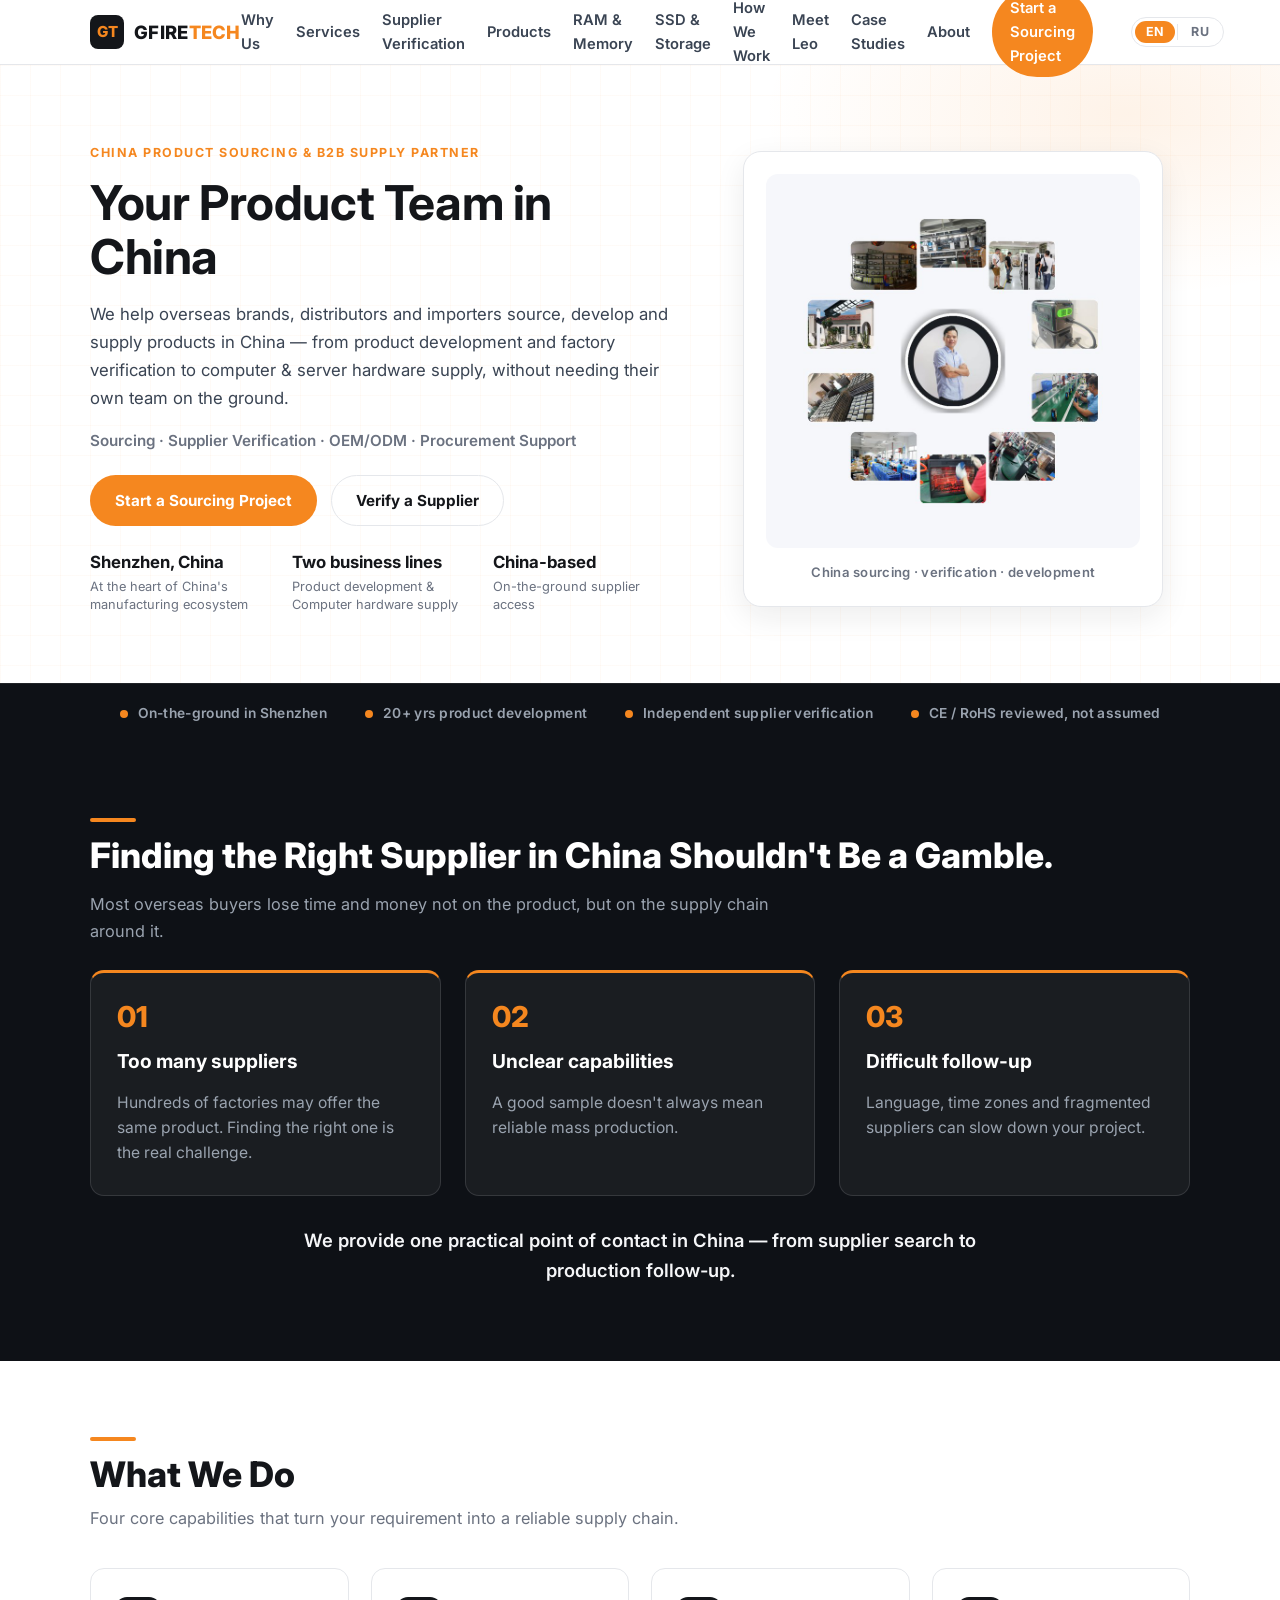
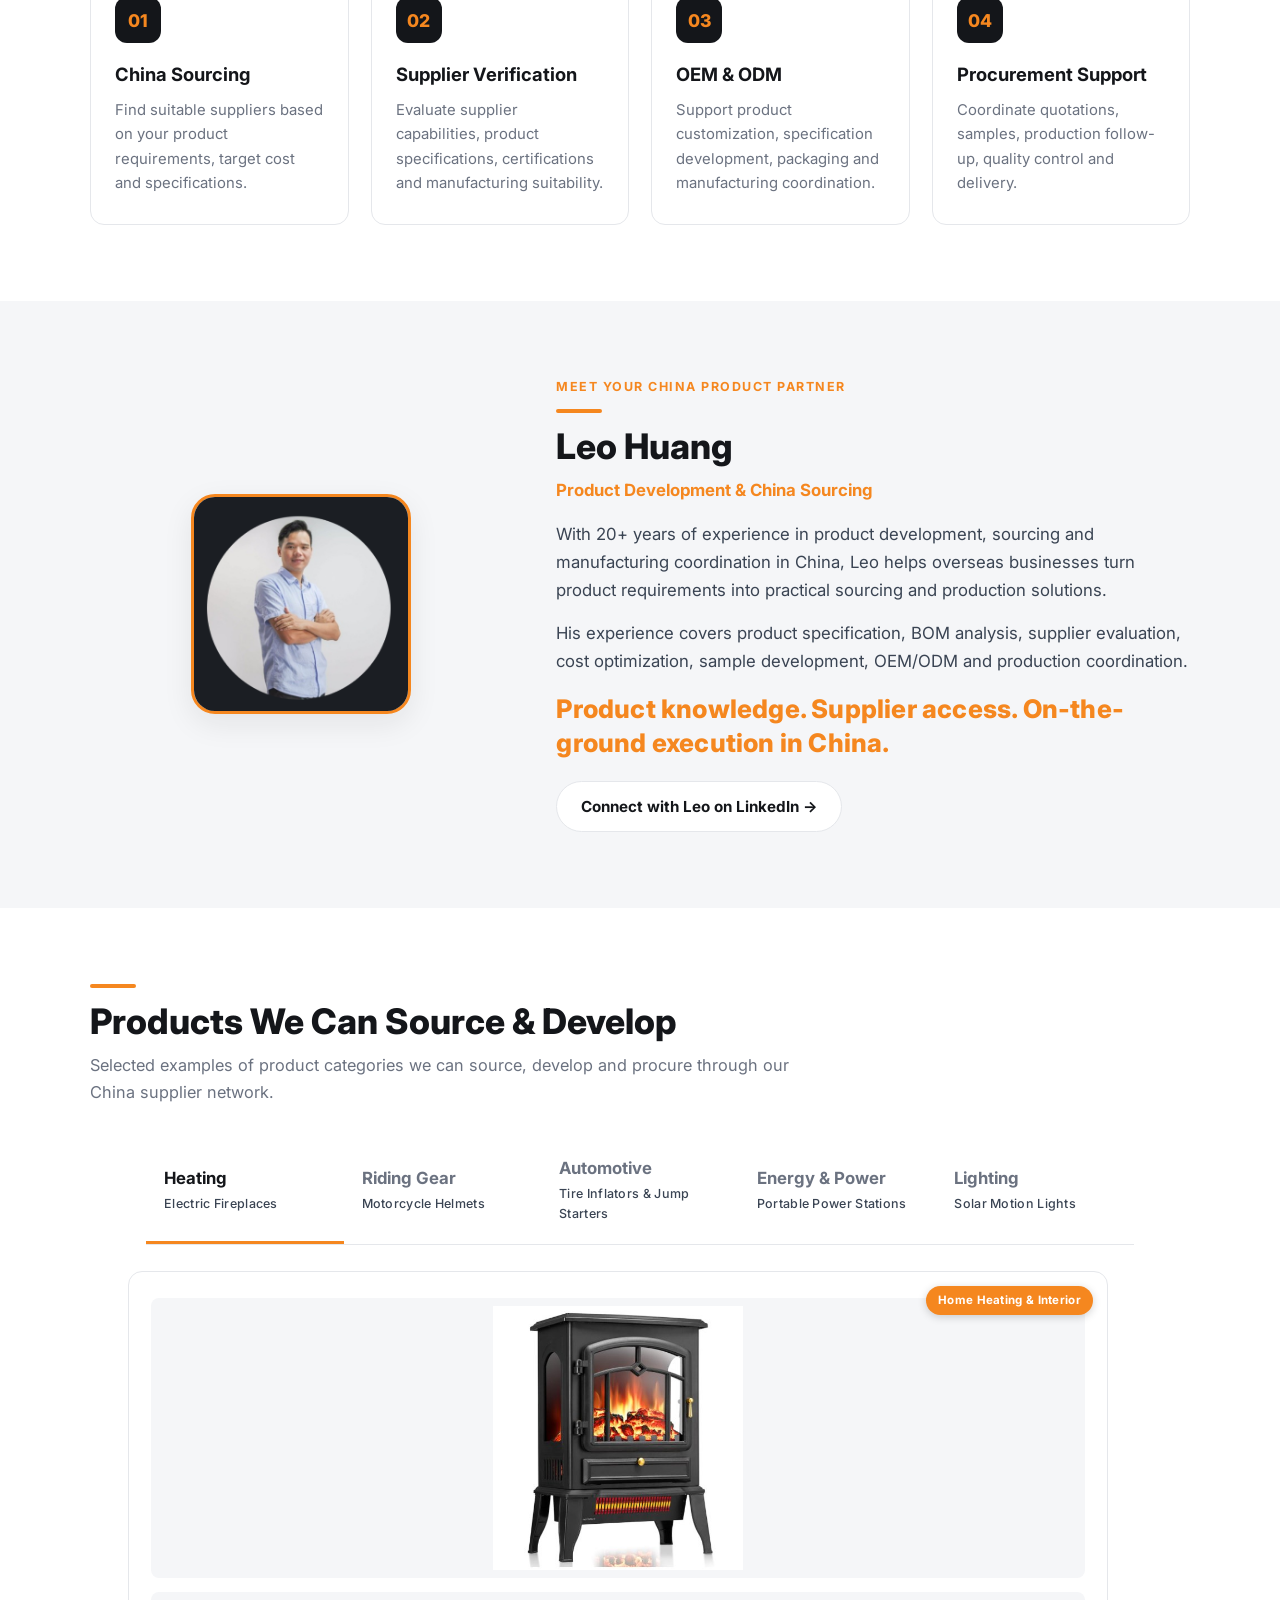
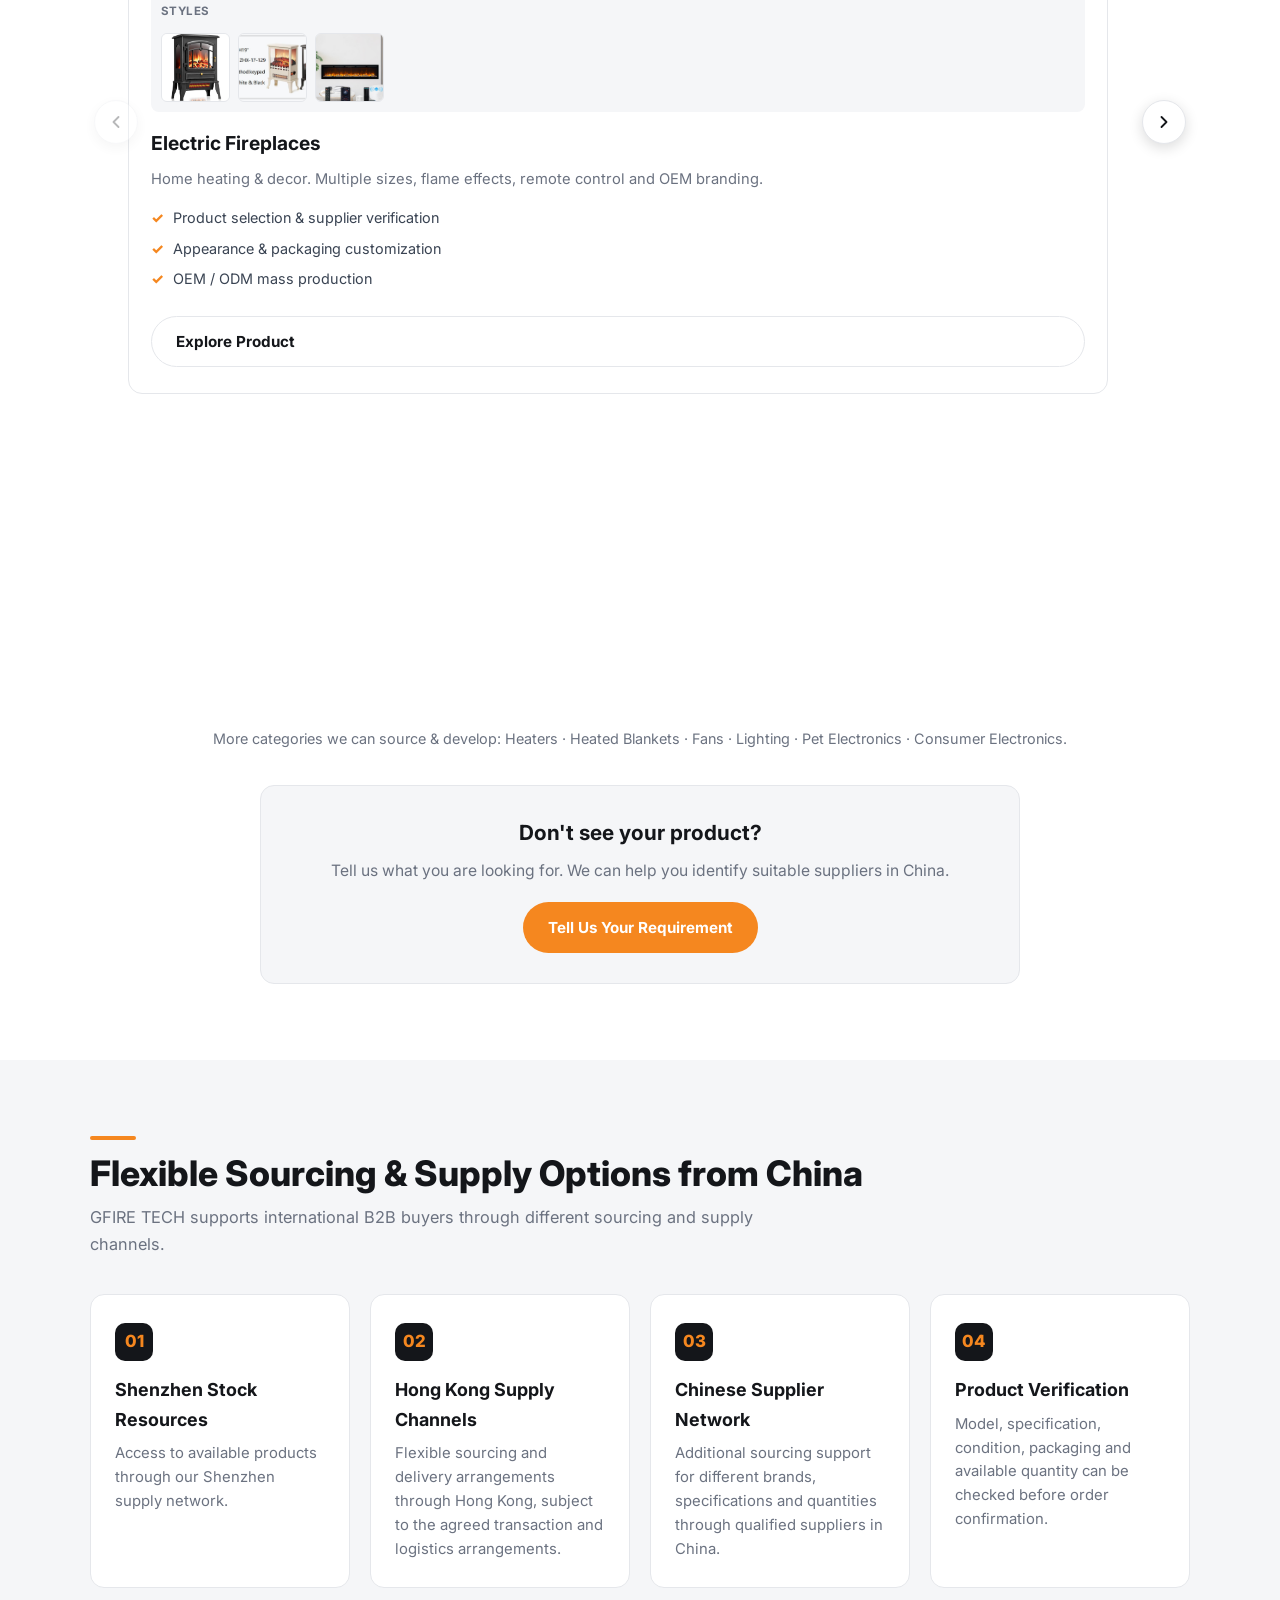
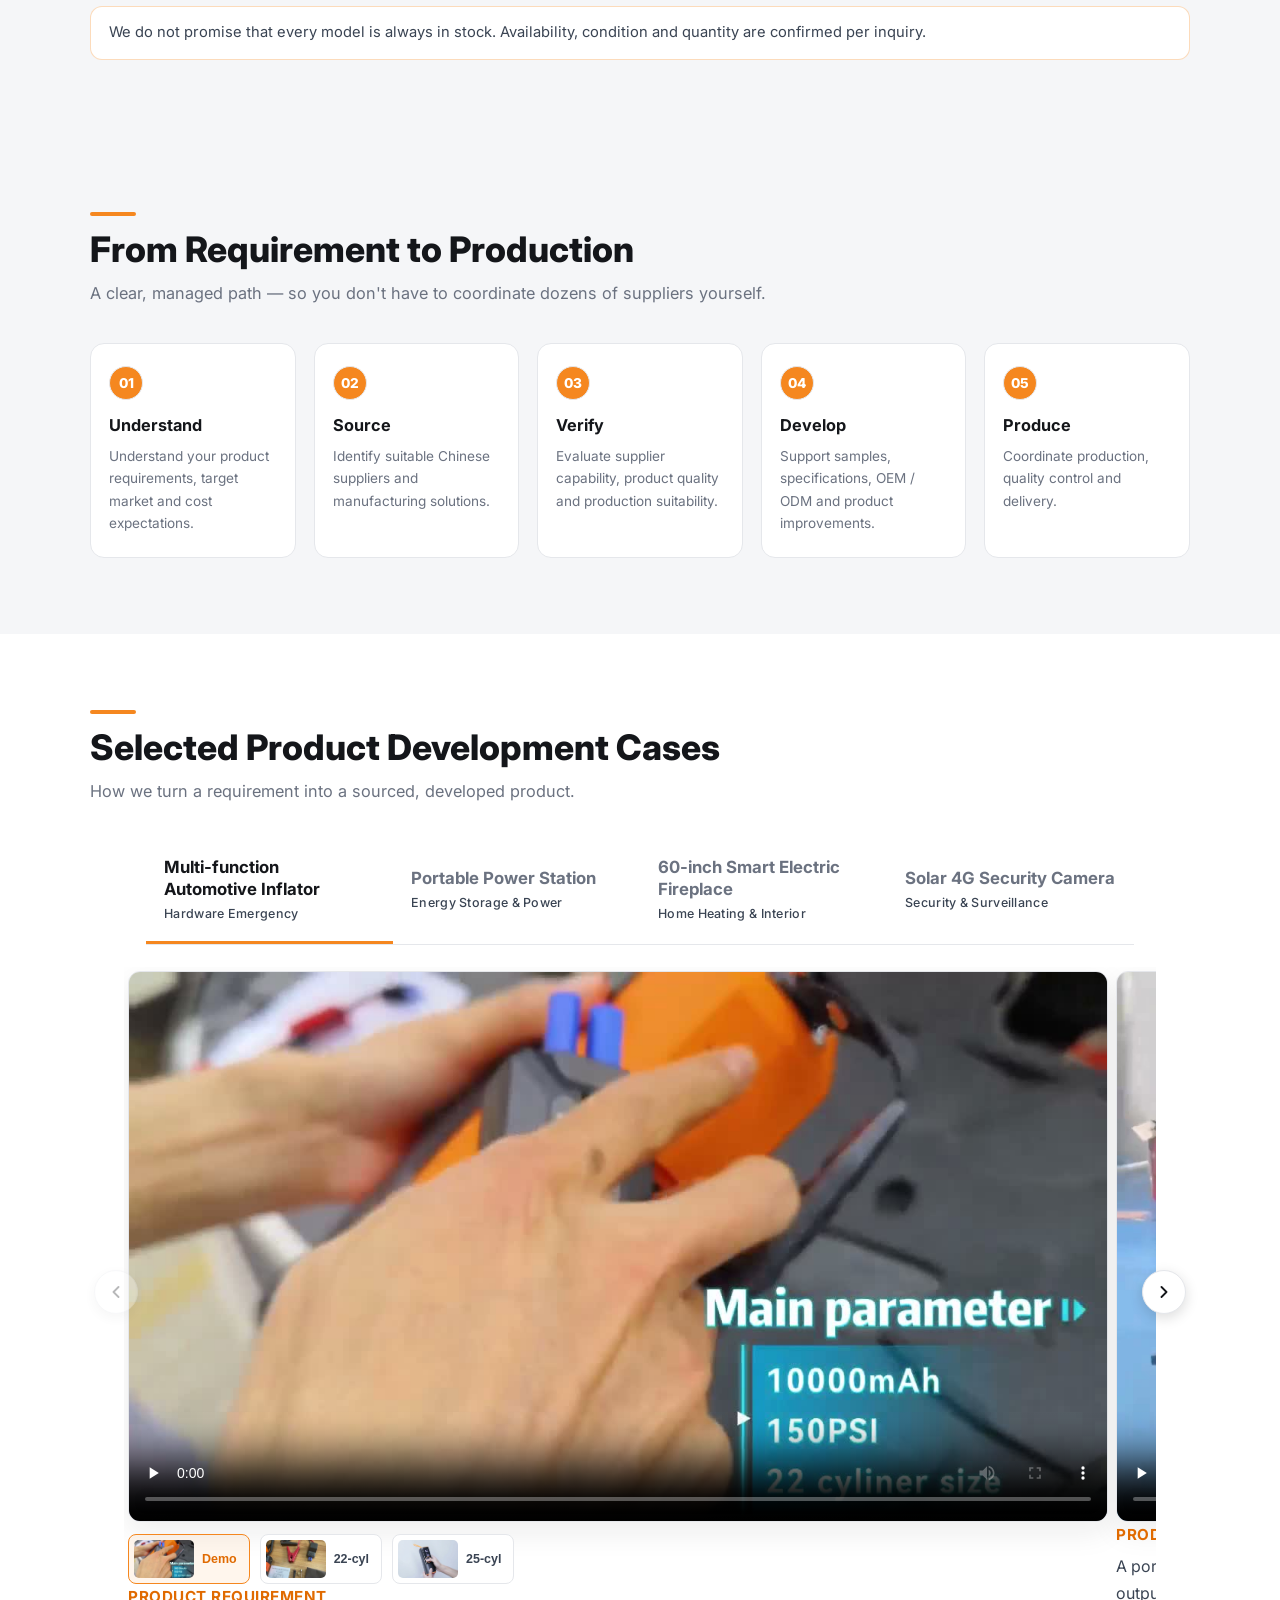
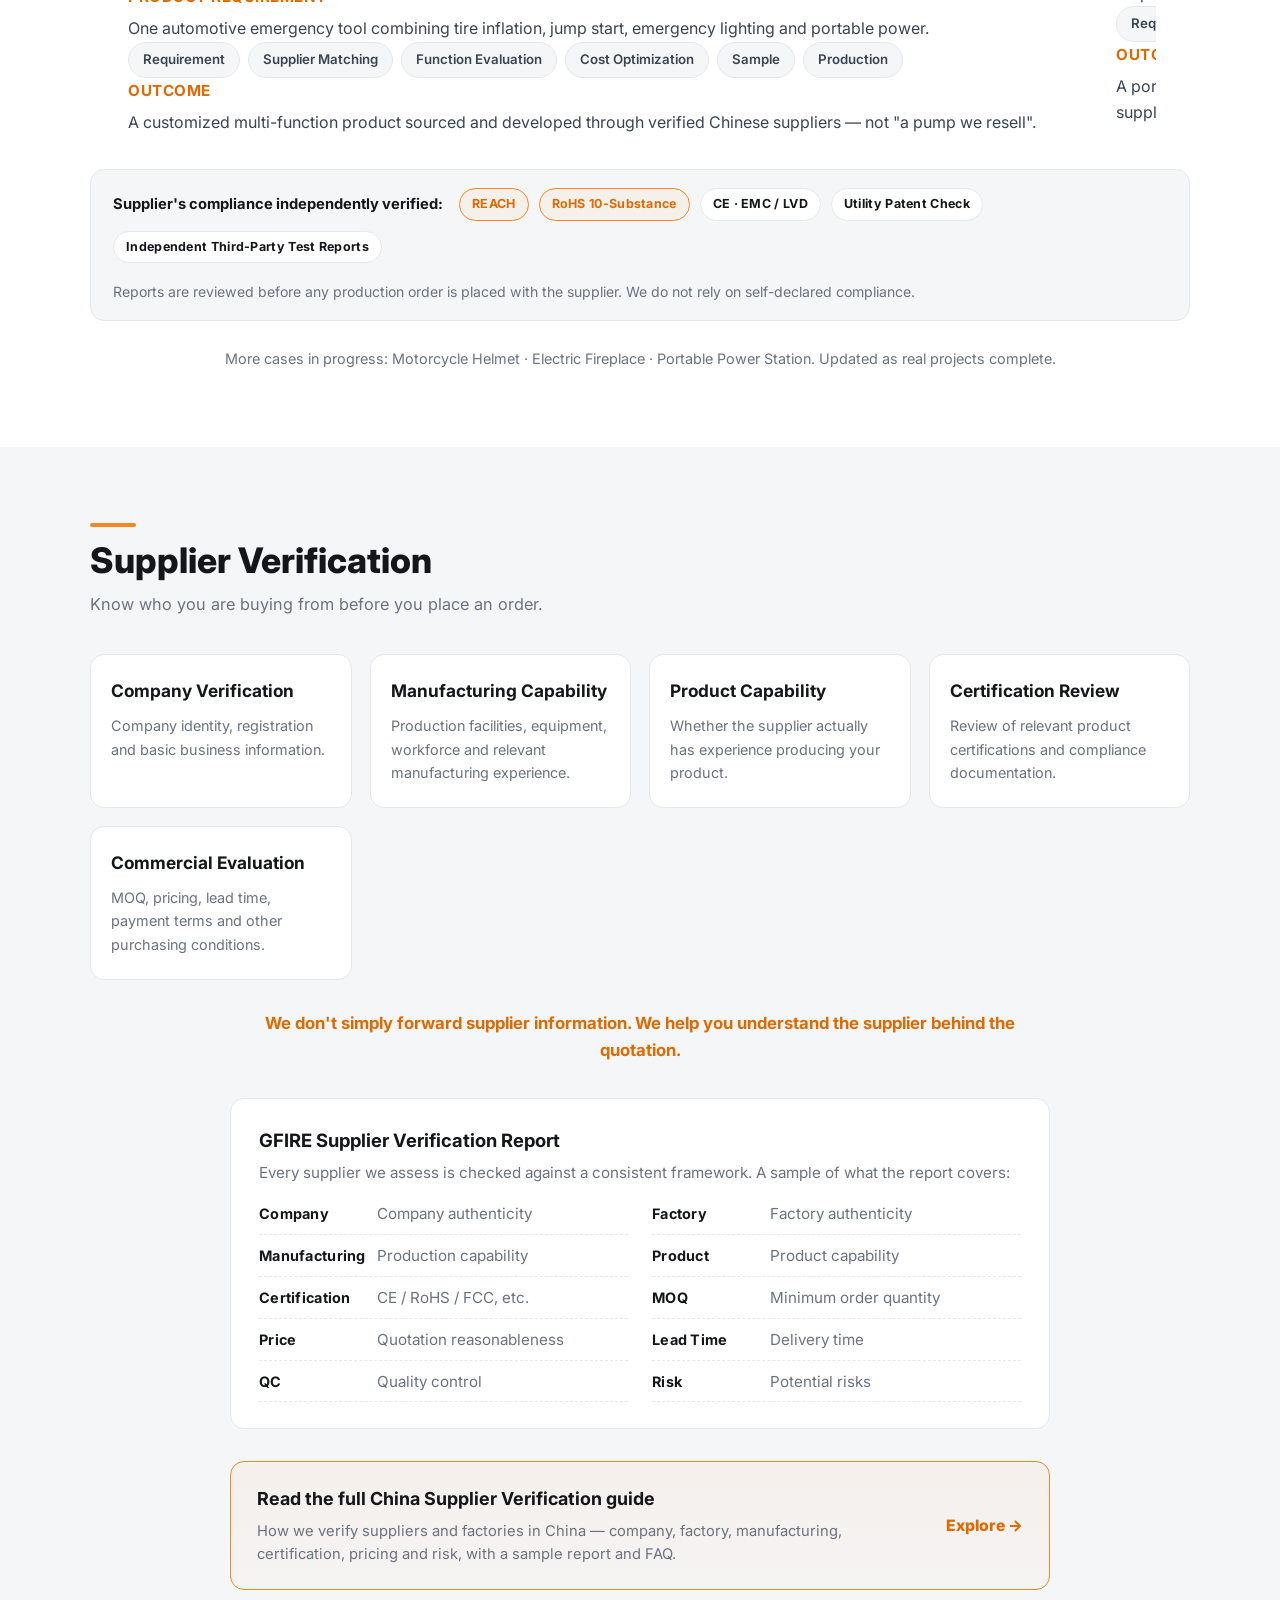
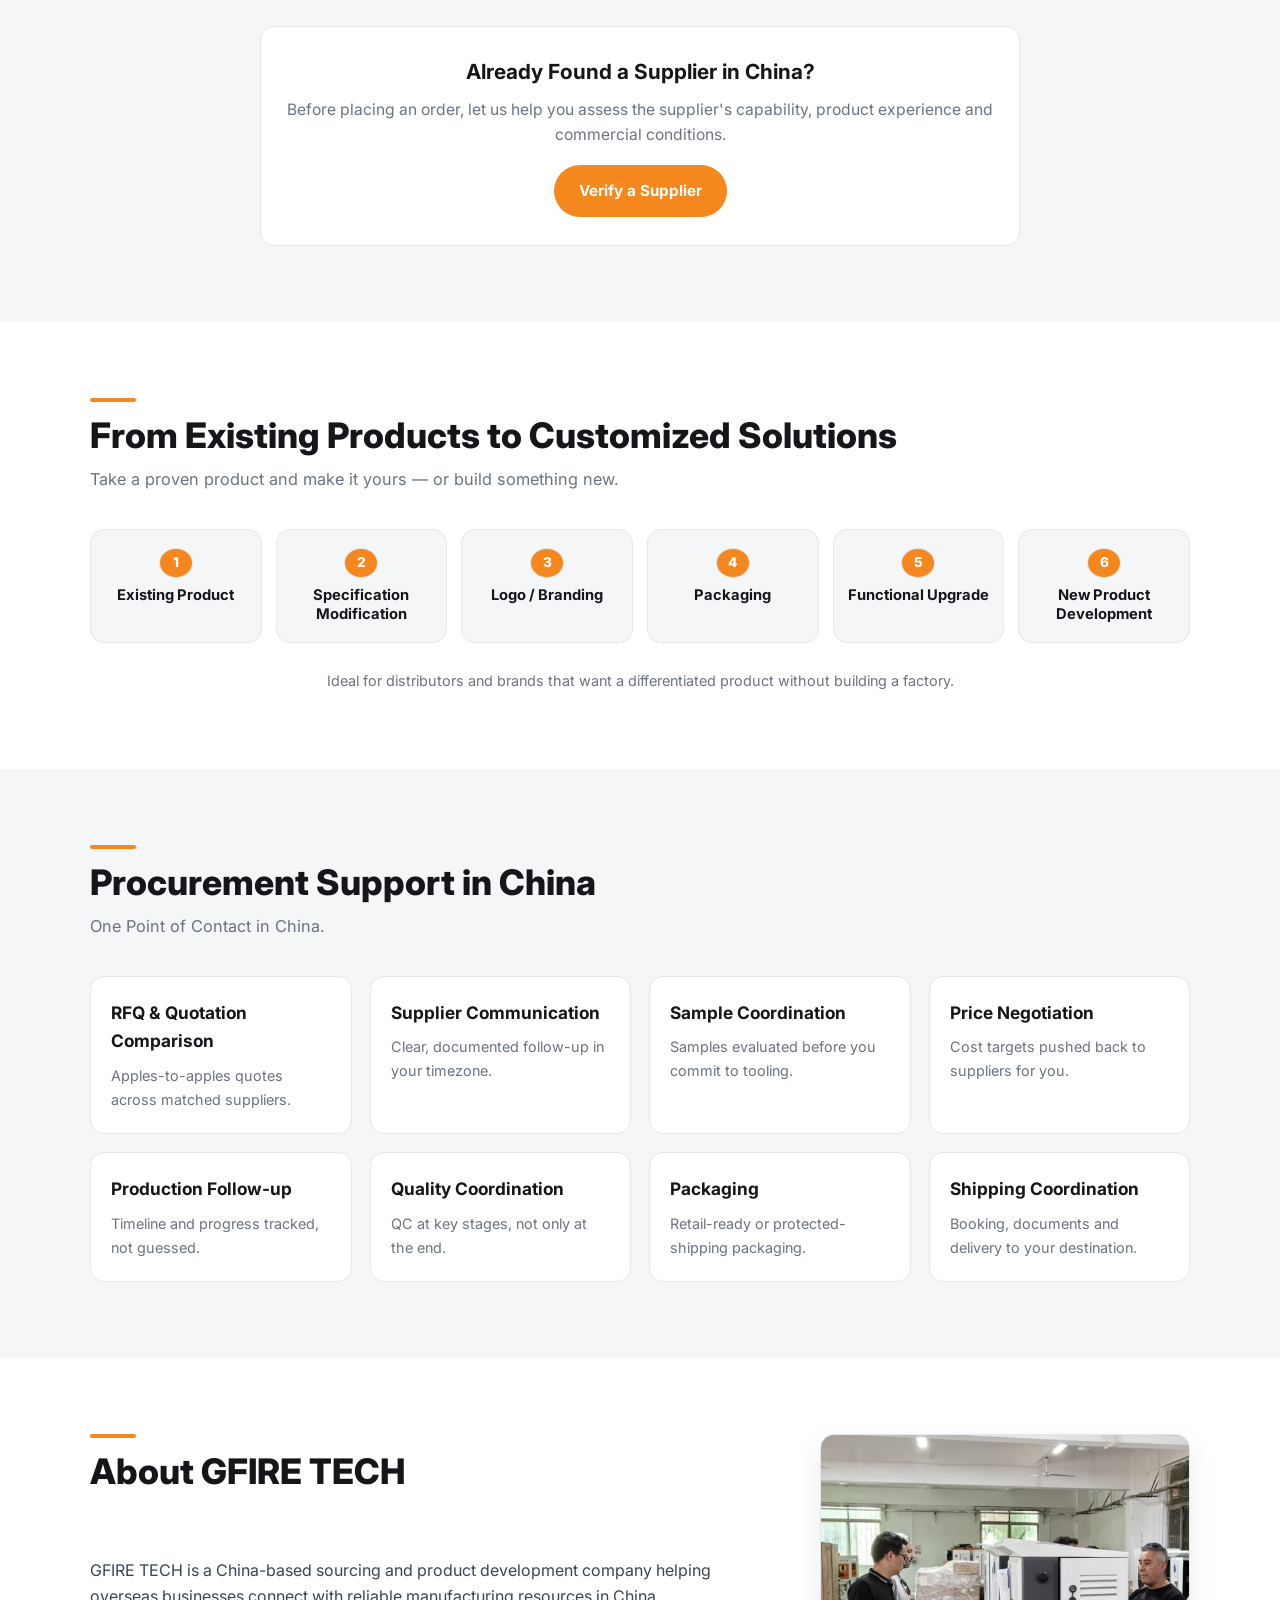
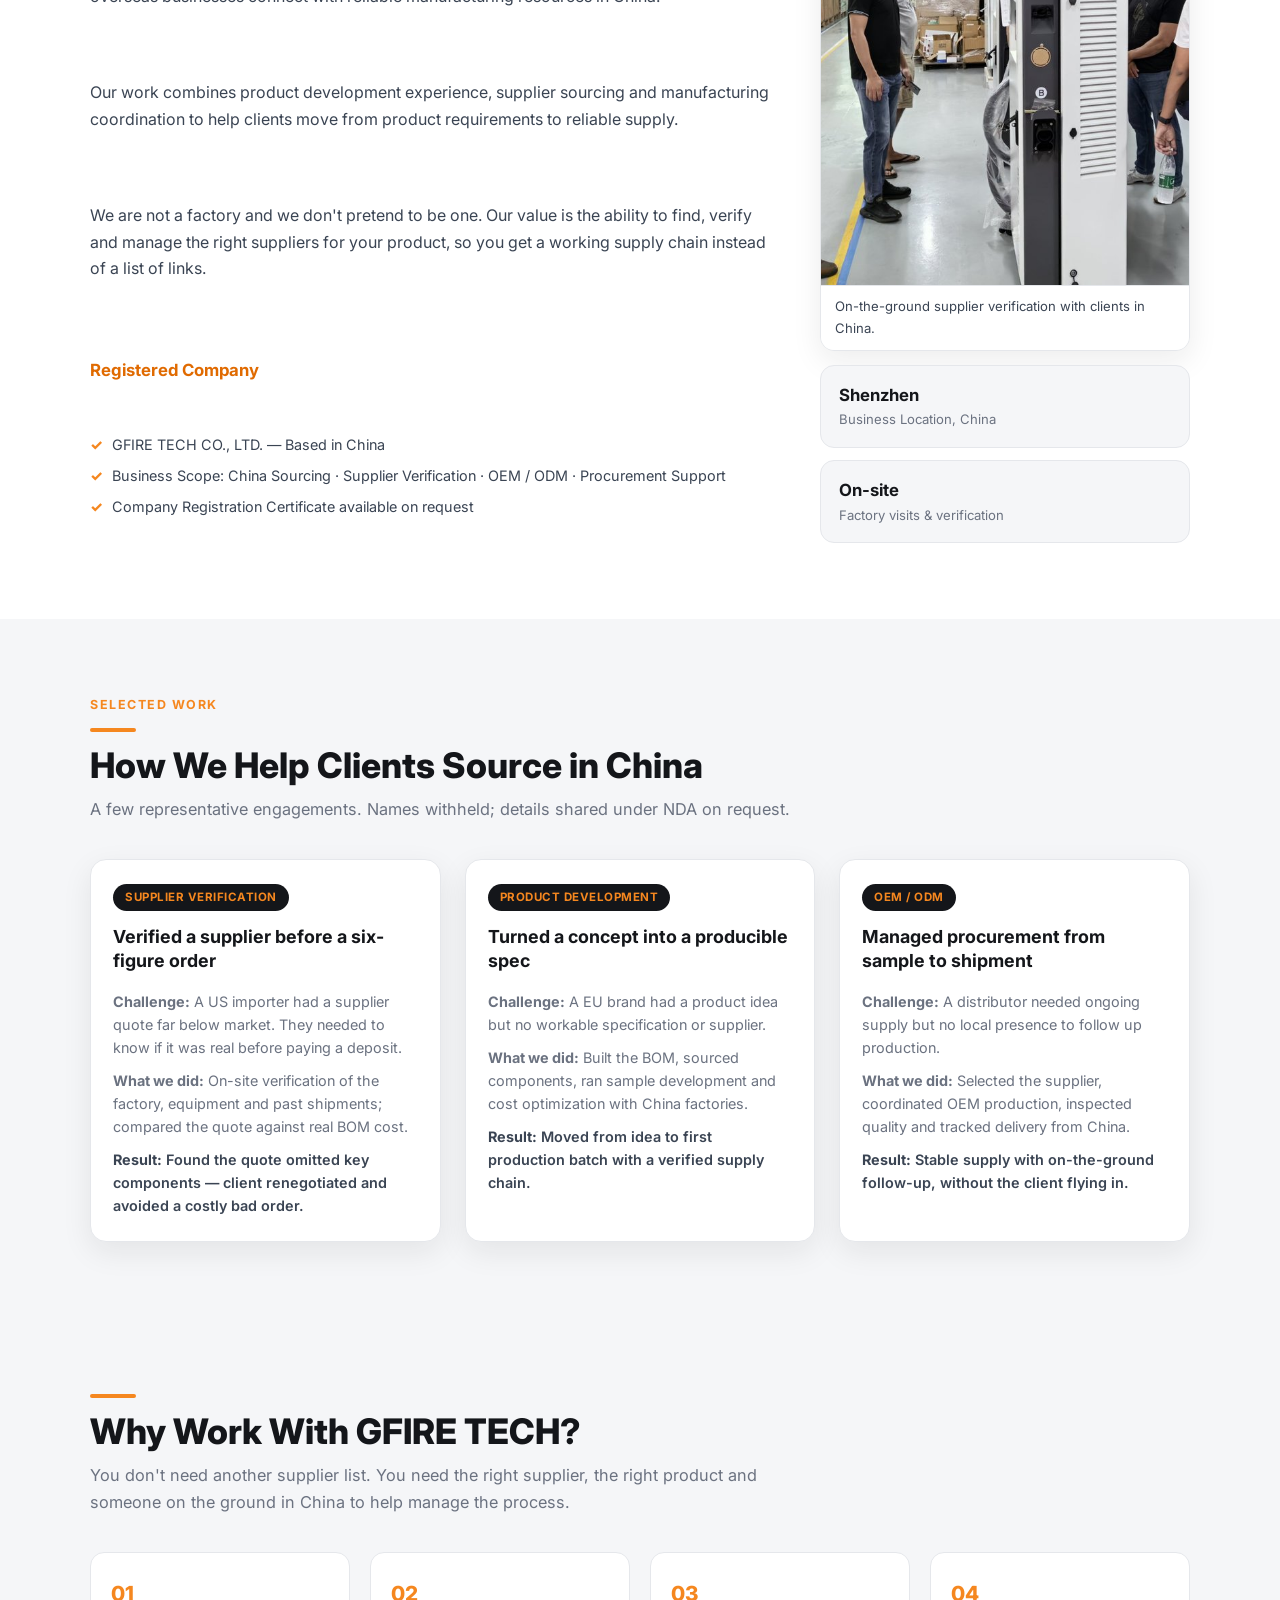
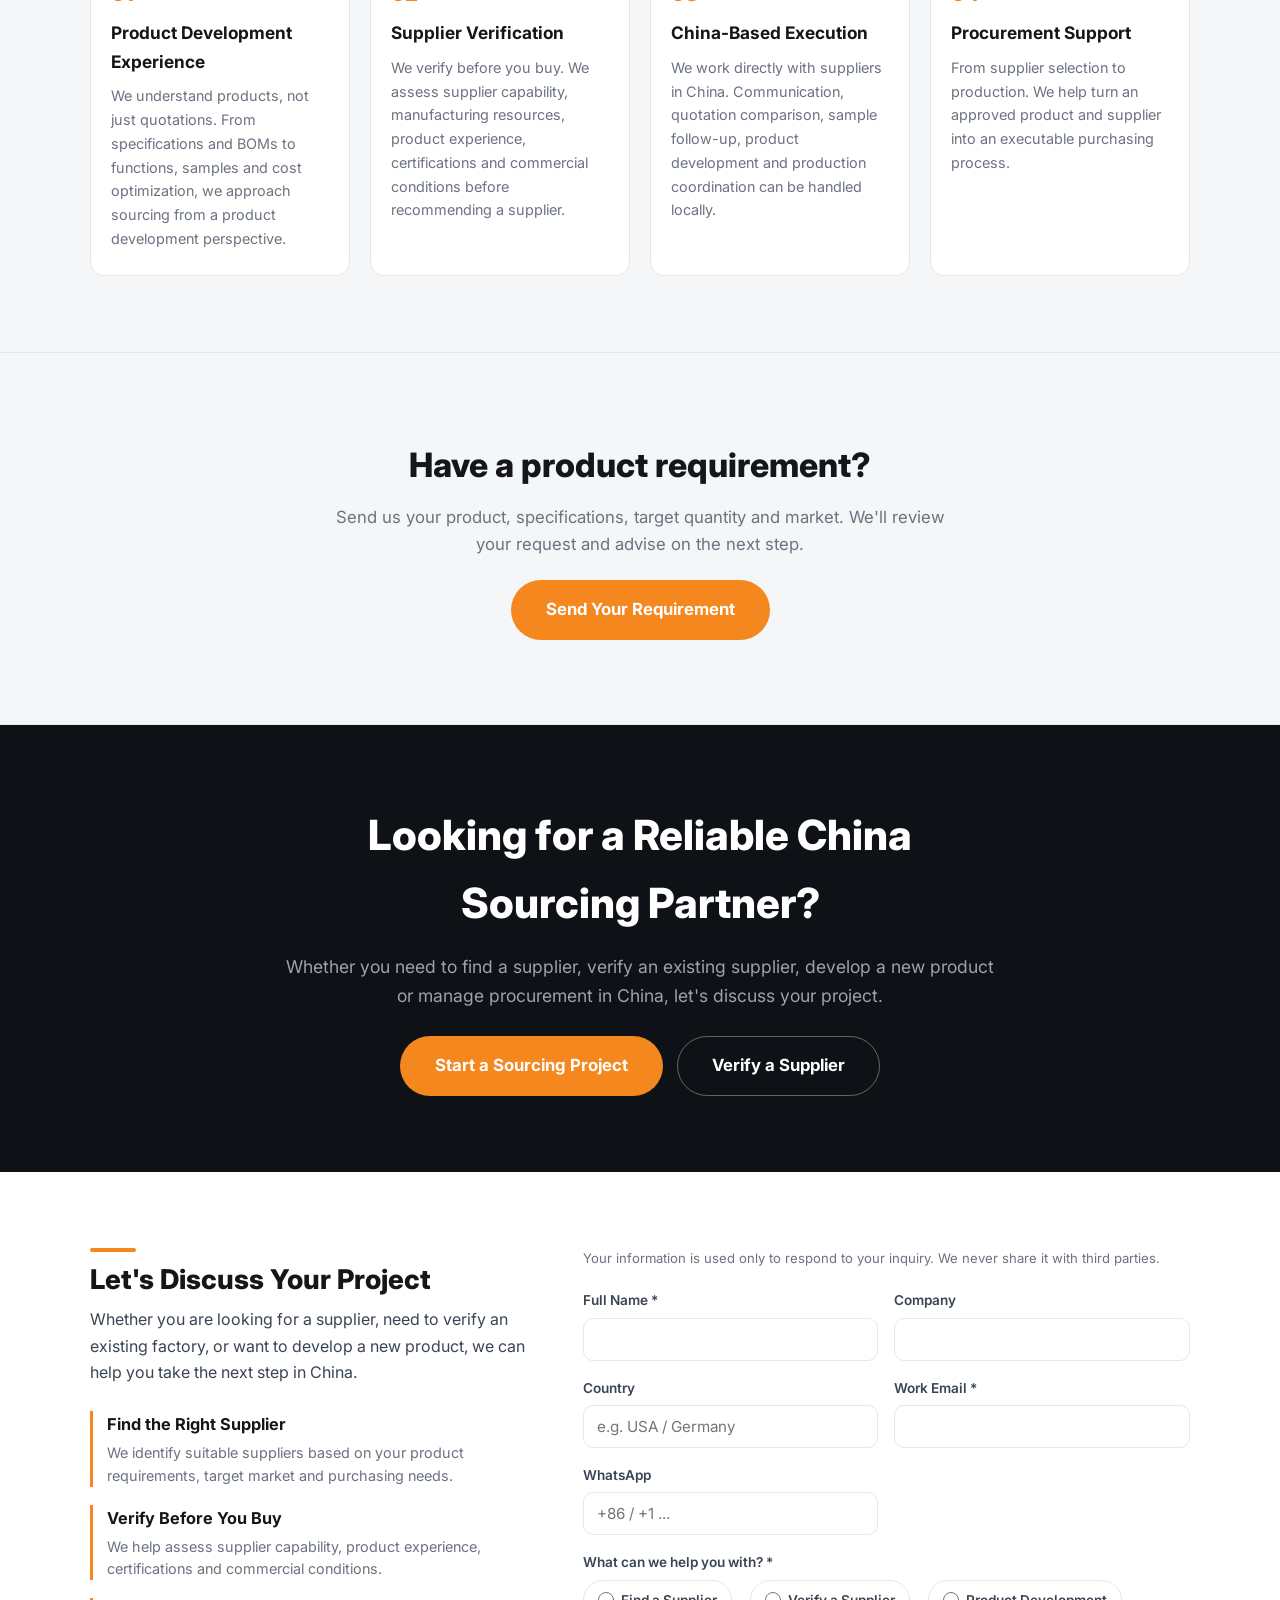
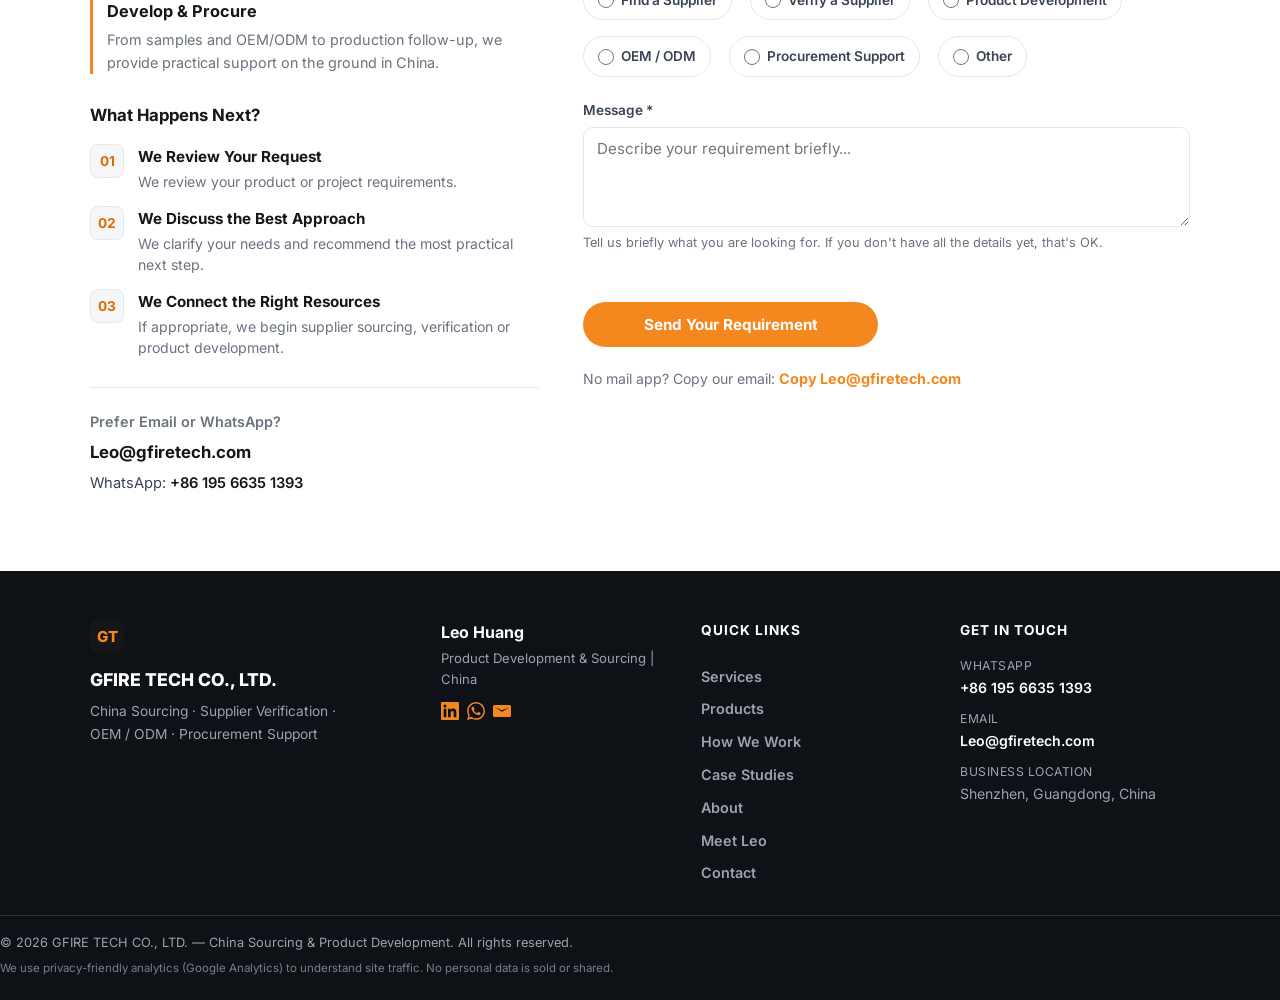
==== commit 0887d0ae: "Replace homepage Cooling/AC product with Motorcycle Helmets (8 images + brand video); fix carousel s" ====
--- a/index.html
+++ b/index.html
@@ -242,8 +242,8 @@
               <span class="product-tab-meta">Electric Fireplaces</span>
             </button>
             <button type="button" class="product-tab" data-target="1" role="tab" aria-selected="false">
-              <span class="product-tab-title">Cooling</span>
-              <span class="product-tab-meta">Portable Air Conditioners</span>
+              <span class="product-tab-title">Riding Gear</span>
+              <span class="product-tab-meta">Motorcycle Helmets</span>
             </button>
             <button type="button" class="product-tab" data-target="2" role="tab" aria-selected="false">
               <span class="product-tab-title">Automotive</span>
@@ -283,23 +283,31 @@
 
             <div class="product-slide" role="tabpanel">
               <article class="product-card">
-                <img class="product-image" src="assets/img/product-ac-5.jpg" alt="4-hose portable air conditioner with dual exhaust ducts, premium configuration" loading="lazy">
-                <div class="product-variants" aria-label="Available configurations">
-                  <span class="product-variants-label">Configurations</span>
-                  <img src="assets/img/product-ac-1.png" alt="Vertical tower portable air conditioner with LED display" loading="lazy">
-                  <img src="assets/img/product-ac-2.jpg" alt="Dual-hose portable air conditioner, white body" loading="lazy">
-                  <img src="assets/img/product-ac-3.jpg" alt="Single-hose portable air conditioner, side view" loading="lazy">
-                  <img src="assets/img/product-ac-4.jpg" alt="Single-hose portable air conditioner, front view" loading="lazy">
+                <img class="product-image" src="assets/img/helmet-retro-white-studio.png" alt="Retro open-face 3/4 motorcycle helmet with clear bubble visor, glossy white shell" loading="lazy">
+                <div class="product-variants" aria-label="Helmet styles and colors">
+                  <span class="product-variants-label">Styles &amp; Colors</span>
+                  <img src="assets/img/helmet-openface-white-1.png" alt="Open-face jet-style helmet, glossy white shell with clear visor" loading="lazy">
+                  <img src="assets/img/helmet-openface-white-2.png" alt="Open-face jet-style helmet with raised flip-up bubble visor, glossy white shell" loading="lazy">
+                  <img src="assets/img/helmet-openface-black-1.jpg" alt="Open-face helmet, glossy black shell" loading="lazy">
+                  <img src="assets/img/helmet-openface-black-2.jpg" alt="Open-face helmet, glossy black shell with ECE 22.06 certified visor" loading="lazy">
+                  <img src="assets/img/helmet-openface-black-3.jpg" alt="Open-face helmet, glossy black shell, front view" loading="lazy">
+                  <img src="assets/img/helmet-mt-fullface.jpg" alt="MT full-face sport helmet, white shell with black and red graphics" loading="lazy">
+                  <img src="assets/img/helmet-graphic-white.jpg" alt="Open-face helmet, white shell with red, black and gray graphics" loading="lazy">
                 </div>
-                <div class="product-tag">Portable Climate</div>
-                <h3>Portable Air Conditioners</h3>
-                <p>Dual-hose &amp; mini mobile AC for rooms, RVs and seasonal retail. CE / RoHS ready.</p>
+                <div class="product-video">
+                  <video controls preload="none" playsinline poster="assets/img/helmet-retro-white-studio.png" aria-label="Weirui motorcycle helmet brand video">
+                    <source src="assets/videos/helmet-werui.mp4" type="video/mp4">
+                  </video>
+                </div>
+                <div class="product-tag">Riding Gear</div>
+                <h3>Motorcycle Helmets</h3>
+                <p>Open-face, jet and full-face helmets with ECE 22.06 certification. Multiple shells, colors and graphic options, plus OEM / ODM branding for overseas distributors and importers.</p>
                 <ul class="ticks">
-                  <li>Voltage &amp; spec configuration</li>
+                  <li>Model, shell &amp; color selection</li>
                   <li>Supplier verification &amp; sample</li>
                   <li>OEM / ODM mass production</li>
                 </ul>
-                <a href="#contact" class="btn btn-outline" data-product="Portable Air Conditioners">Explore Product</a>
+                <a href="#contact" class="btn btn-outline" data-product="Motorcycle Helmets">Explore Product</a>
               </article>
             </div>
 
@@ -566,7 +574,7 @@
           <p>Reports are reviewed before any production order is placed with the supplier. We do not rely on self-declared compliance.</p>
         </div>
 
-        <p class="more-cats">More cases in progress: Portable Air Conditioner · Electric Fireplace · Portable Power Station. Updated as real projects complete.</p>
+        <p class="more-cats">More cases in progress: Motorcycle Helmet · Electric Fireplace · Portable Power Station. Updated as real projects complete.</p>
       </div>
     </section>
 
--- a/assets/css/styles.css
+++ b/assets/css/styles.css
@@ -207,7 +207,7 @@
 .section-sub.light { color: var(--on-dark-muted); margin: 14px 0 0; }
 
 /* ---------- SECTION 03 核心能力 ---------- */
-.service-grid { display: grid; grid-template-columns: repeat(auto-fit, minmax(230px, 1fr)); gap: 22px; }
+.service-grid { display: grid; grid-template-columns: repeat(auto-fit, minmax(230px, 1fr)); gap: 22px; align-items: start; }
 .service-card {
   background: #fff; border: 1px solid var(--border); border-radius: var(--radius);
   padding: 28px 24px; transition: transform .15s, box-shadow .15s, border-color .15s;
@@ -290,10 +290,14 @@
 .product-variants img.active { border-color: var(--accent); border-width: 2px; transform: scale(1.04); box-shadow: 0 0 0 2px rgba(245,135,31,0.18); }
 .product-video {
   margin: 0 0 16px;
+  display: flex;
+  justify-content: center;
 }
 .product-video video {
   width: 100%;
+  max-width: 460px;
   aspect-ratio: 16 / 9;
+  object-fit: contain;
   border-radius: 8px;
   display: block;
   background: #f5f6f8;
@@ -407,6 +411,7 @@
 }
 .case-track, .product-track {
   display: flex; overflow-x: auto;
+  align-items: flex-start;
   scroll-snap-type: x mandatory;
   scroll-behavior: smooth;
   -webkit-overflow-scrolling: touch;
--- a/assets/css/i18n.css
+++ b/assets/css/i18n.css
@@ -86,9 +86,15 @@
   border-radius: 10px;
   background: var(--bg-alt);
   border: 1px solid var(--border);
-  padding: 10px;
+  padding: 6px;
   box-sizing: border-box;
 }
+/* 竖构图产品照（如服务器 RDIMM）用更接近原比例的画框，减少两侧留白 */
+.prod-photo.portrait { aspect-ratio: 3 / 4; }
+
+/* ---------- New landing page: two-up product photo gallery ---------- */
+.prod-photo-row { display: flex; gap: 8px; }
+.prod-photo-row .prod-photo { flex: 1 1 0; min-width: 0; }
 
 /* ---------- New landing page: brand chips (additional brands) ---------- */
 .brand-chips { display: flex; flex-wrap: wrap; gap: 10px; margin-top: 16px; }
@@ -99,3 +105,34 @@
 .quote-form .form-hint { grid-column: 1 / -1; }
 .form-status.ok::before { content: "✓ "; }
 .form-status.err::before { content: "✕ "; }
+
+/* ---------- New landing page: factory production video grid ---------- */
+.video-grid {
+  display: grid;
+  grid-template-columns: repeat(2, 1fr);
+  gap: 22px;
+  margin-top: 28px;
+}
+.video-fig {
+  margin: 0;
+  background: var(--bg-alt, #f5f6f8);
+  border: 1px solid var(--border, #e2e5ea);
+  border-radius: 12px;
+  overflow: hidden;
+}
+.factory-video {
+  width: 100%;
+  height: auto;
+  display: block;
+  object-fit: contain;
+  background: #000;
+}
+.video-fig figcaption {
+  padding: 12px 14px;
+  font-size: 0.92rem;
+  color: var(--muted, #5a6472);
+  text-align: center;
+}
+@media (max-width: 680px) {
+  .video-grid { grid-template-columns: 1fr; }
+}
